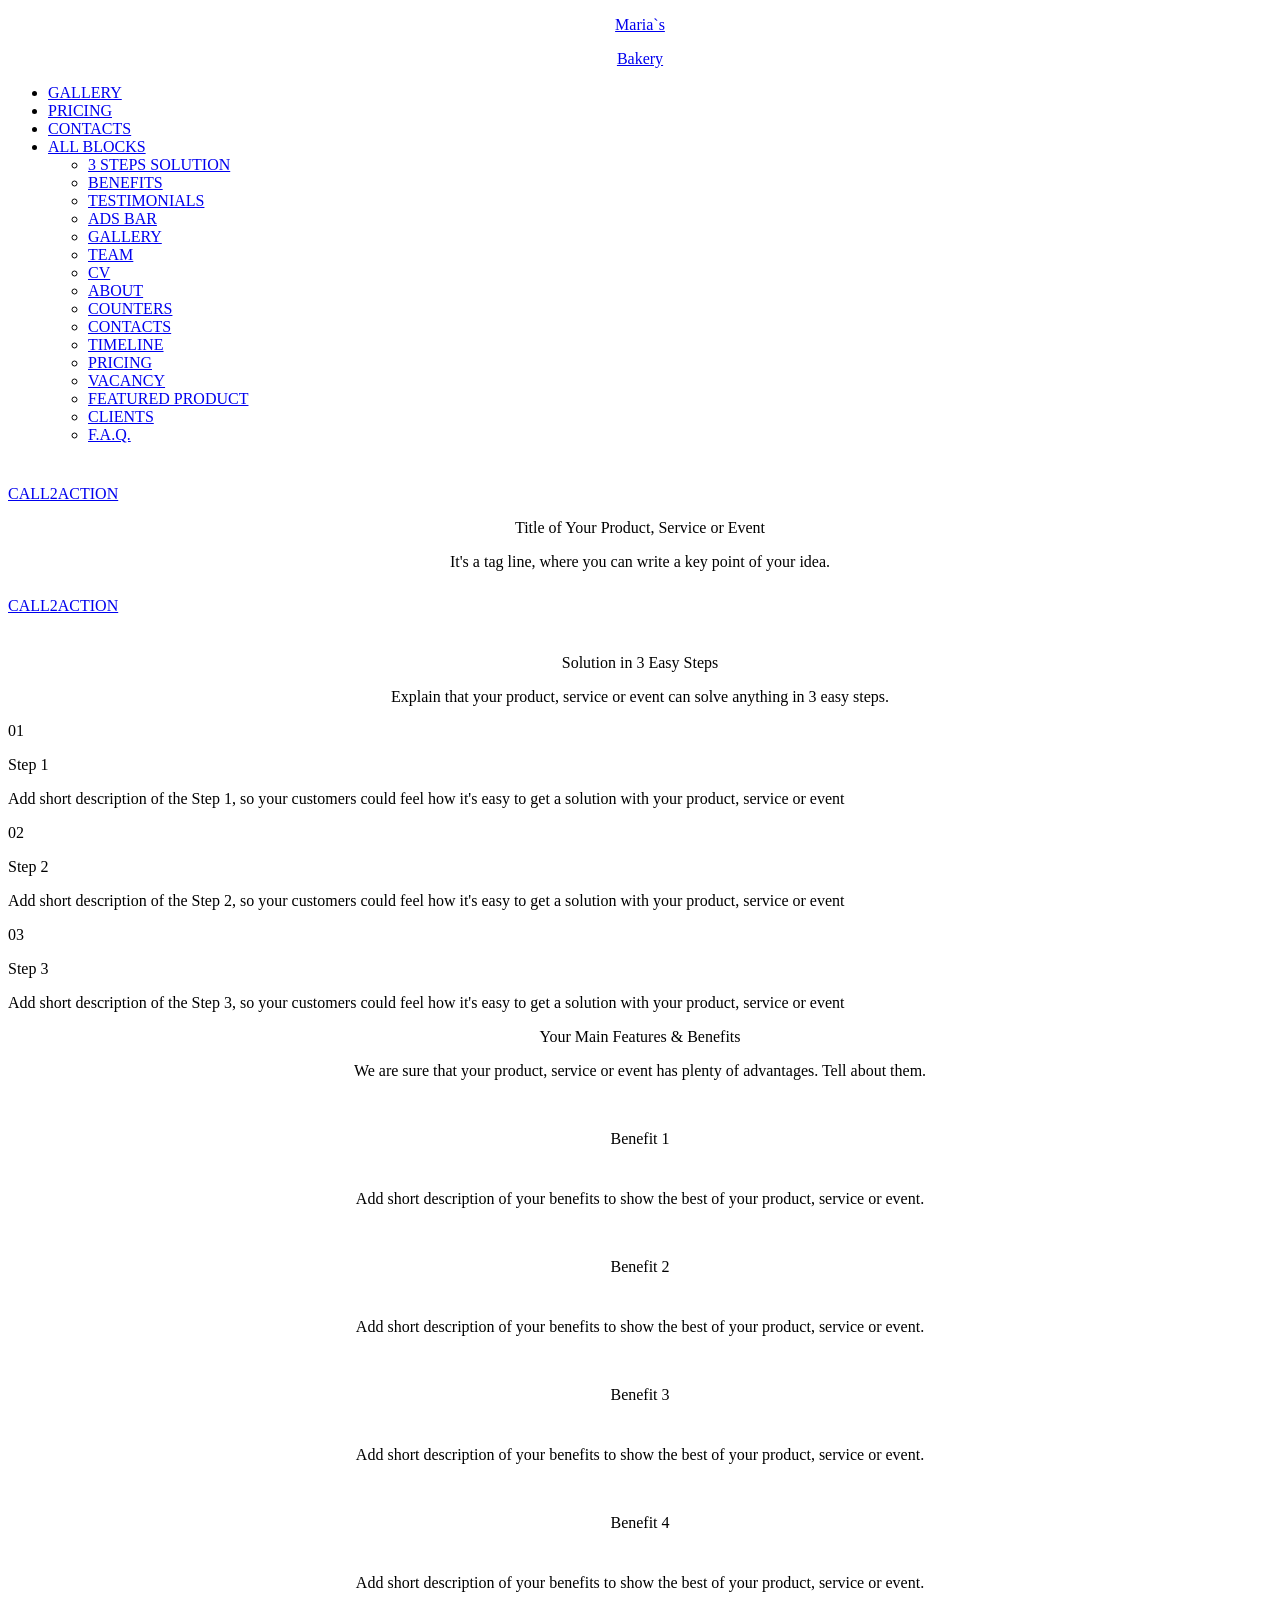
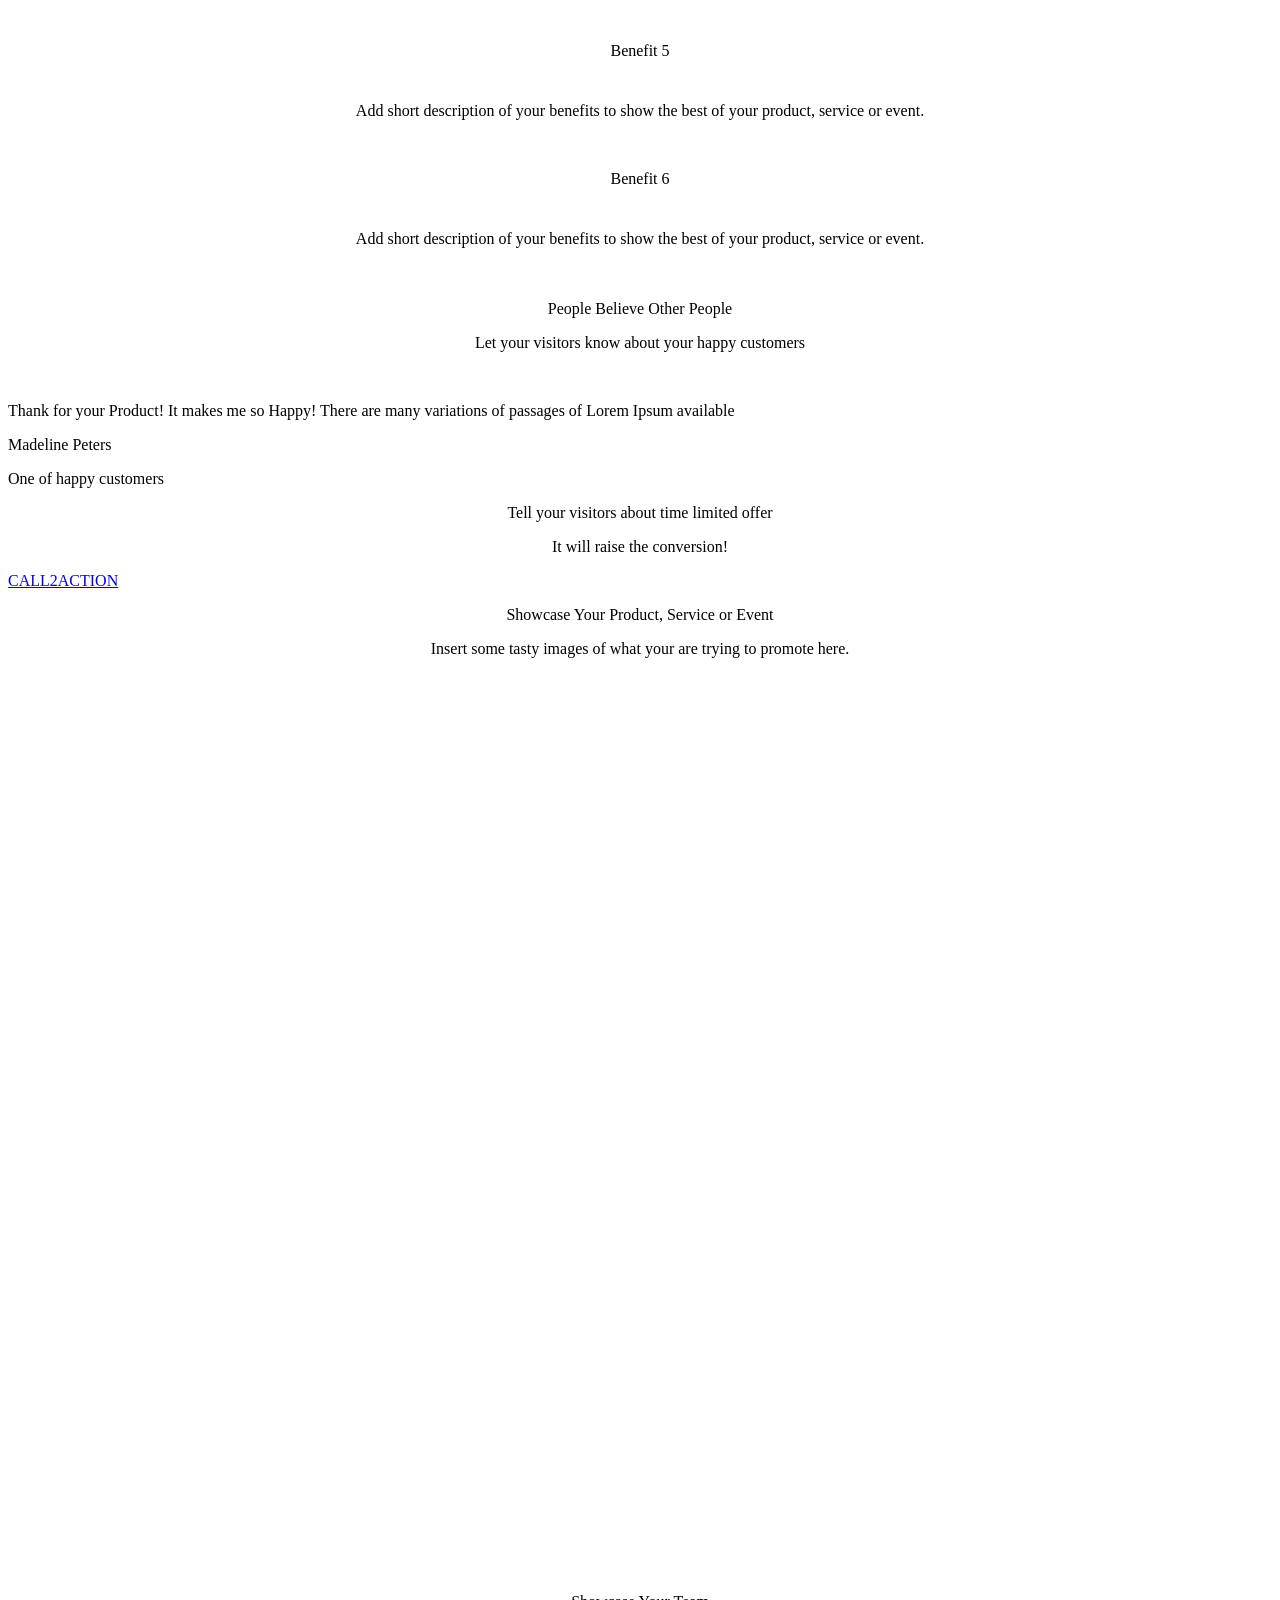
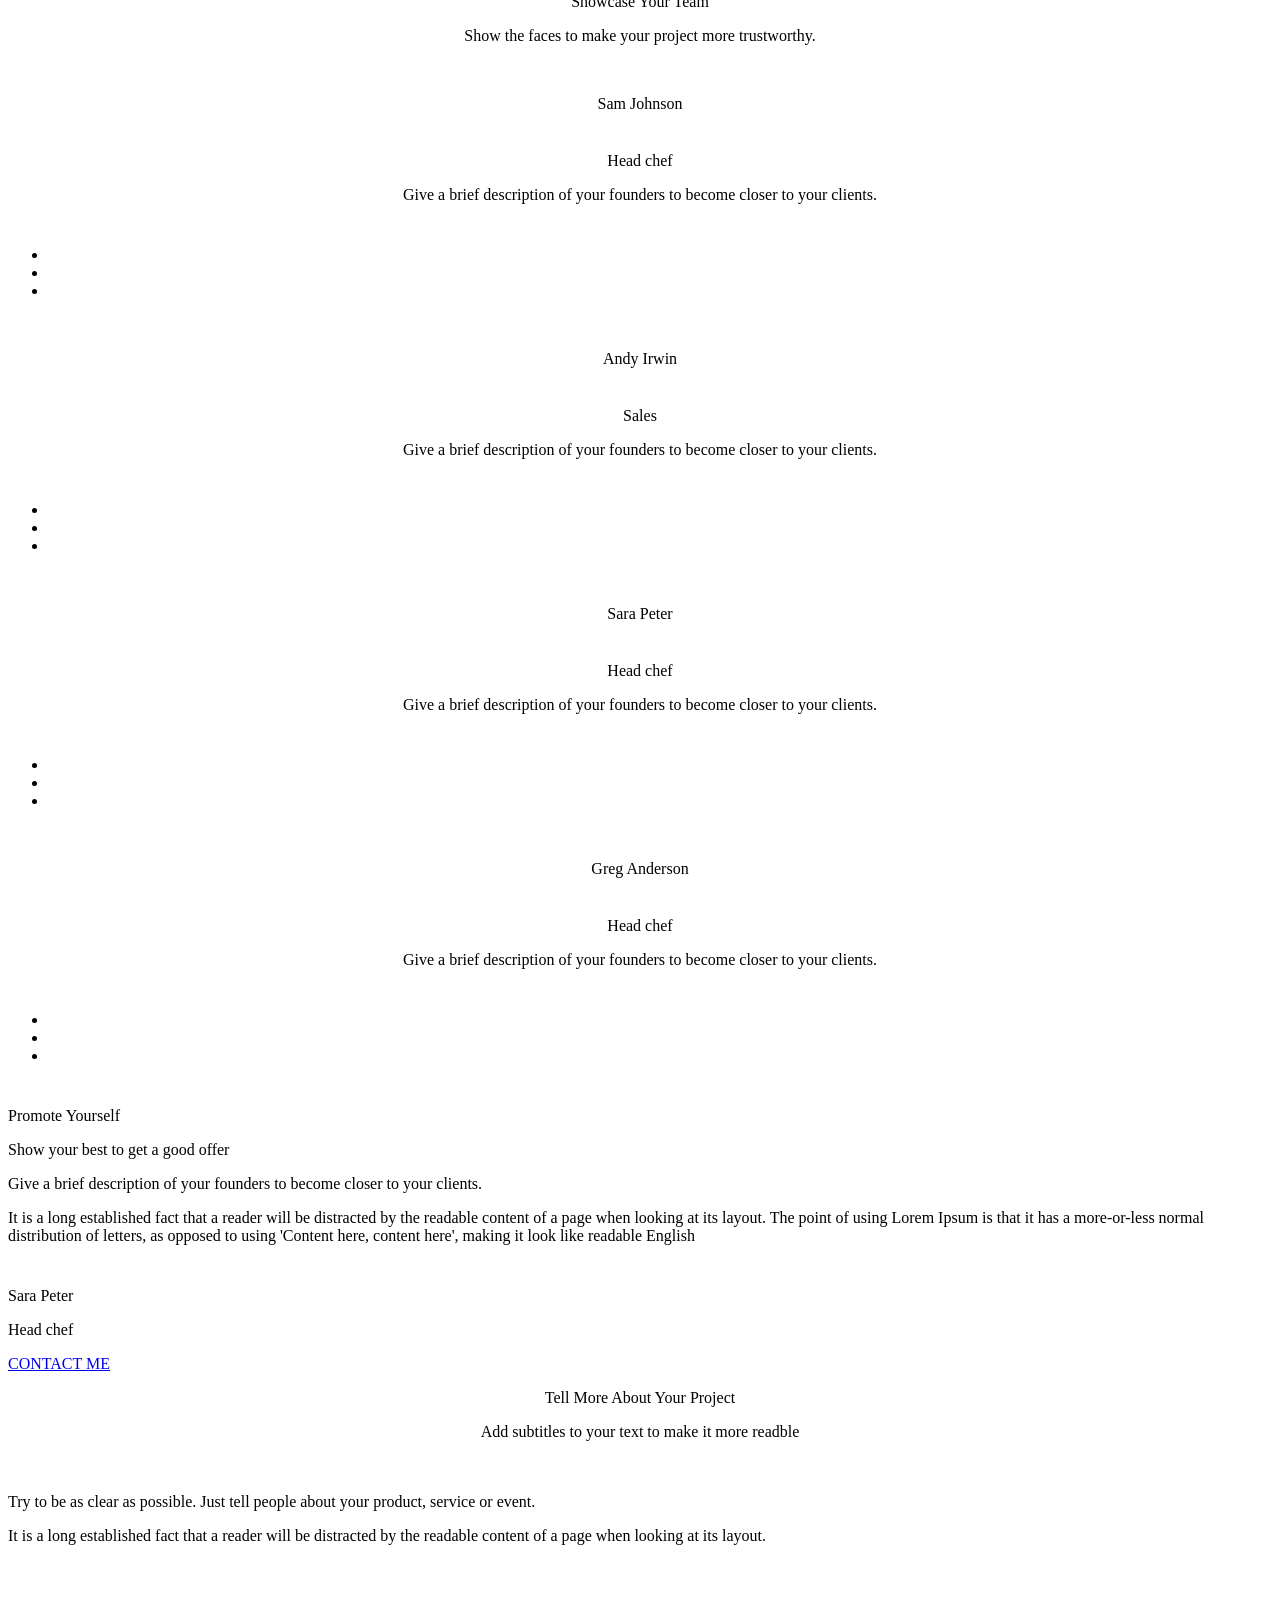
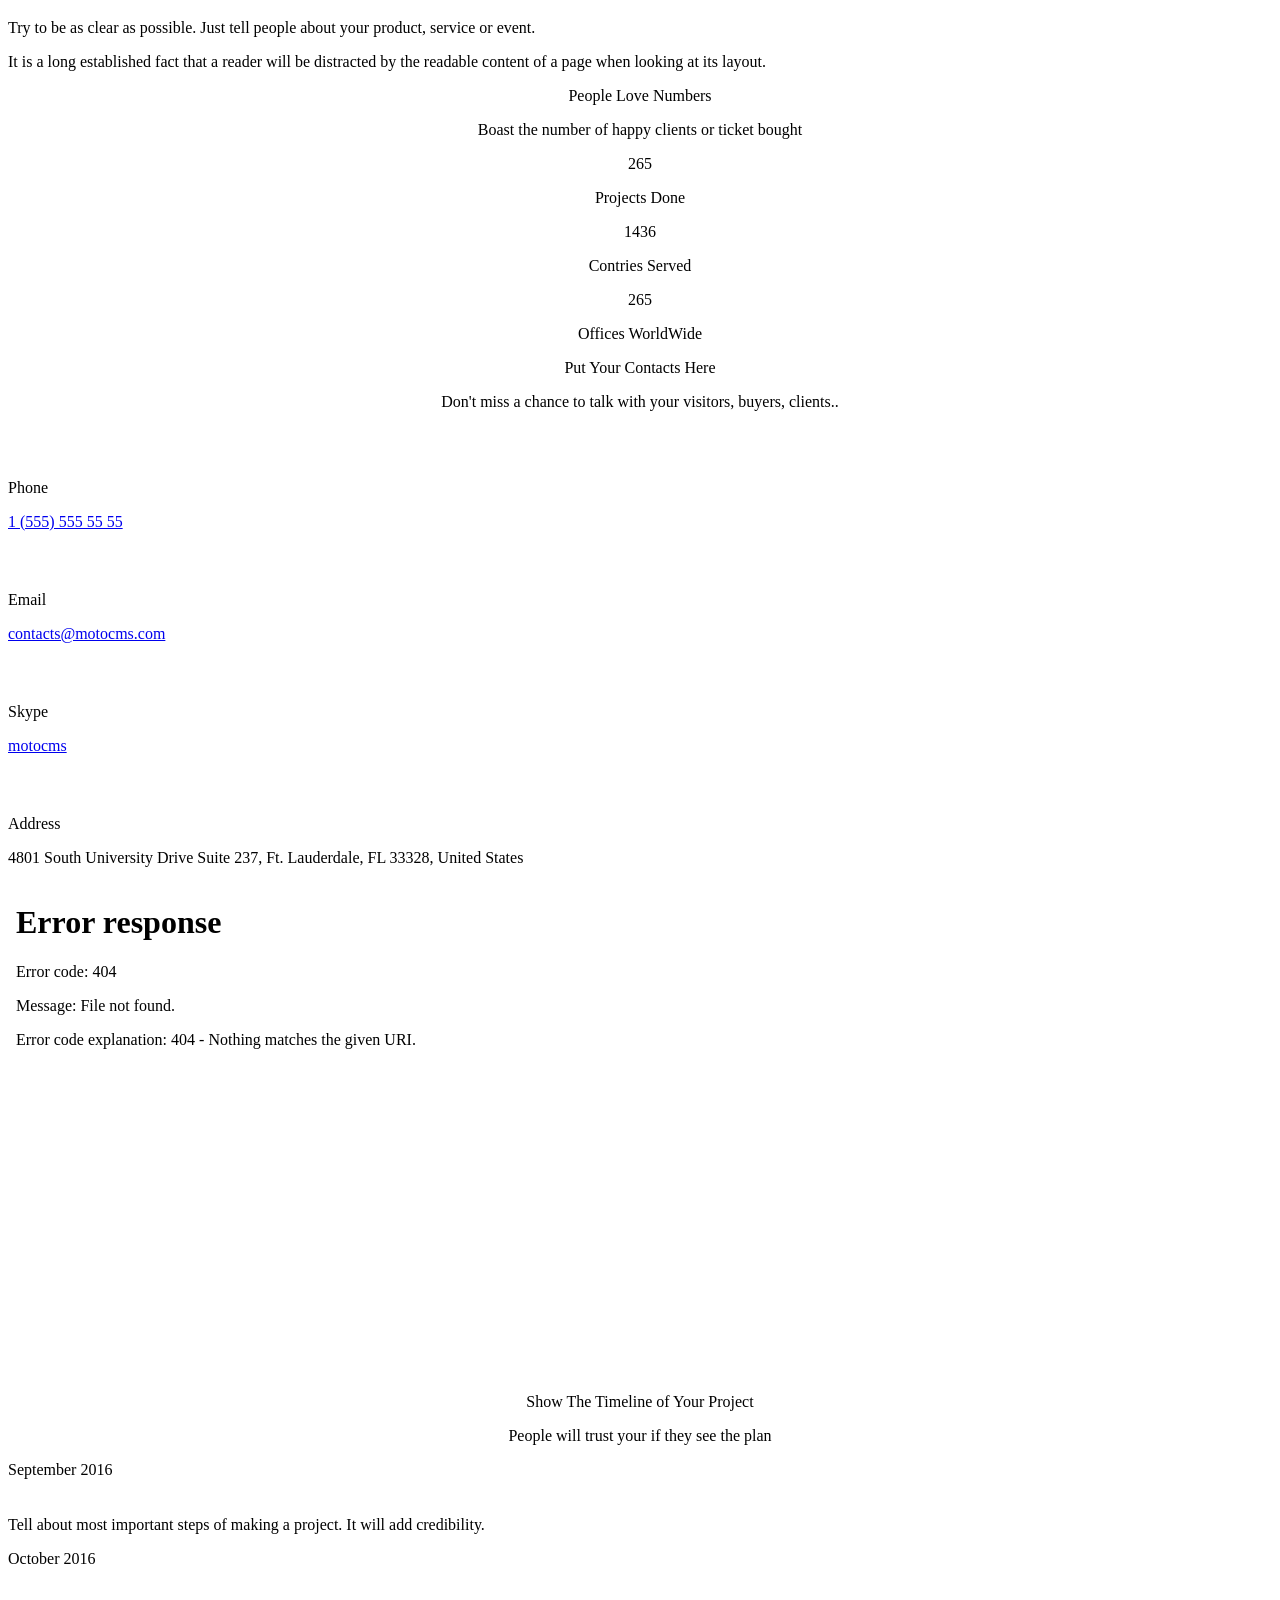
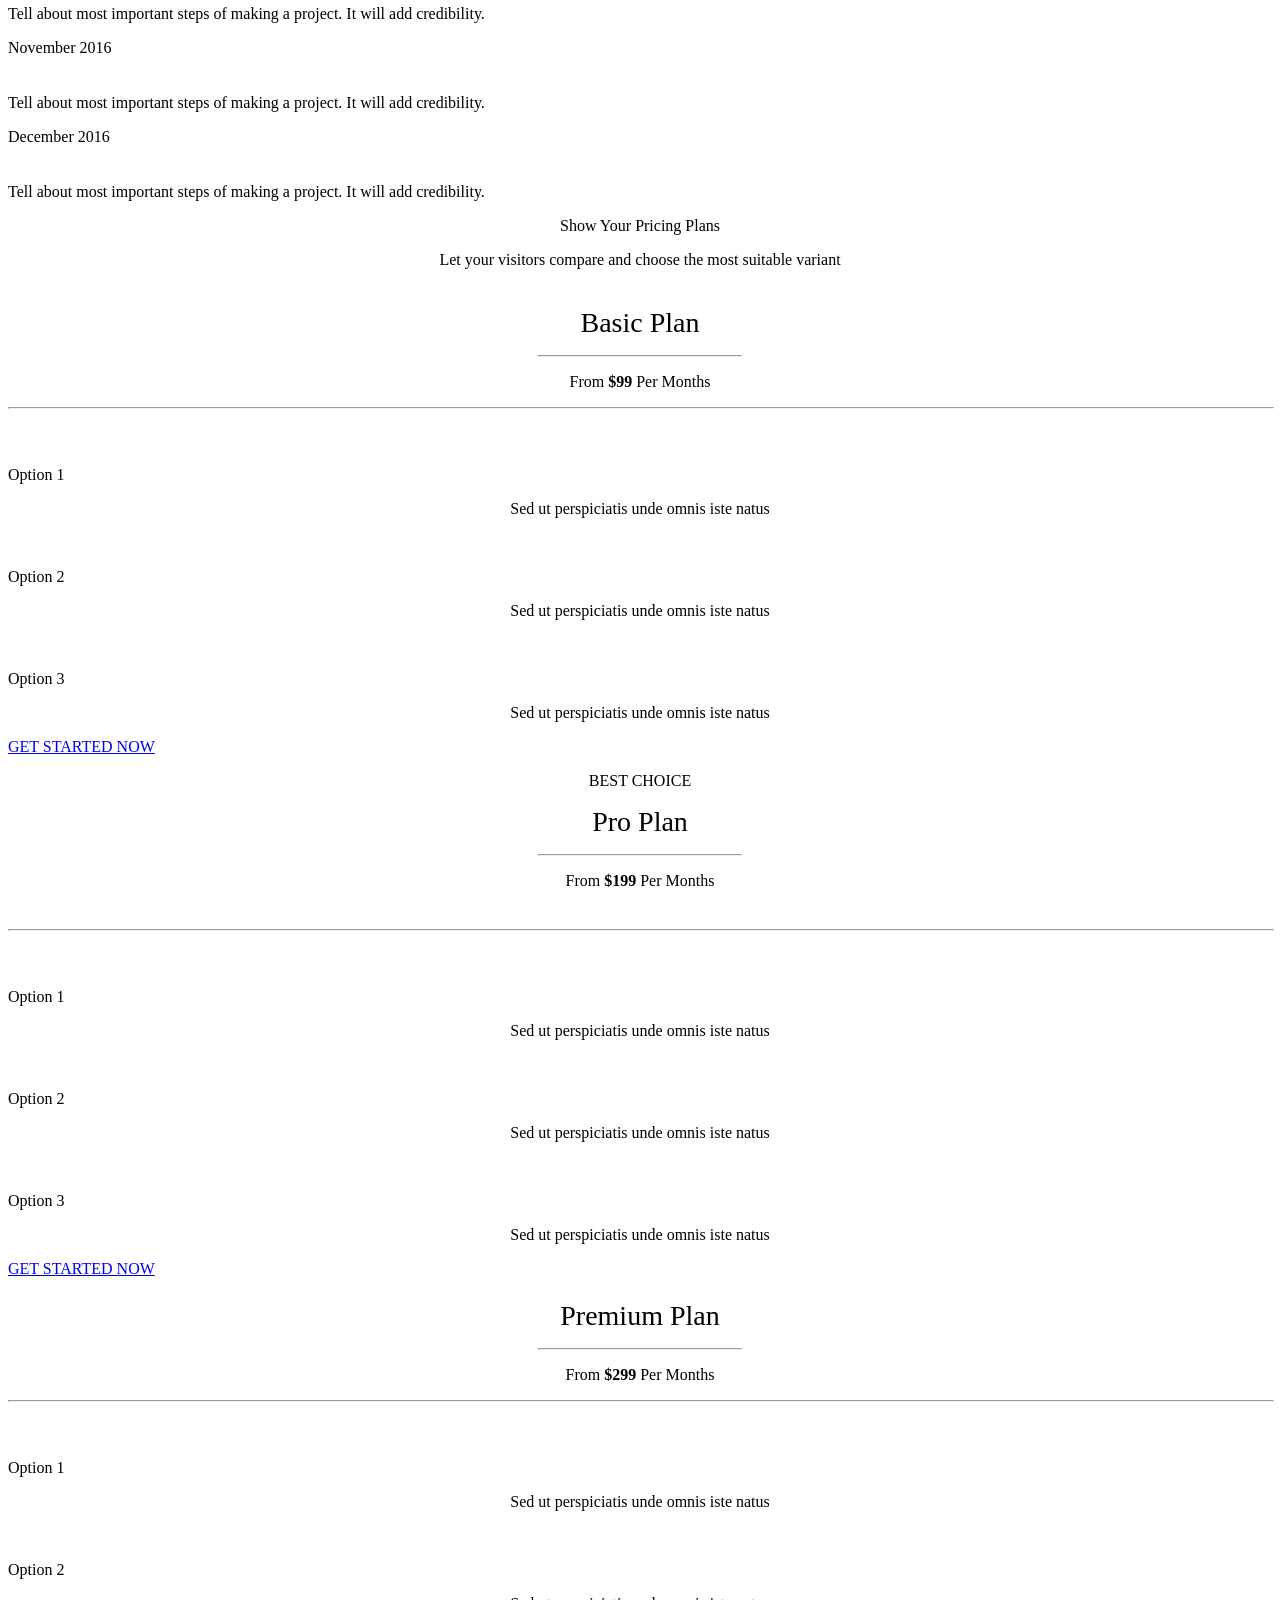
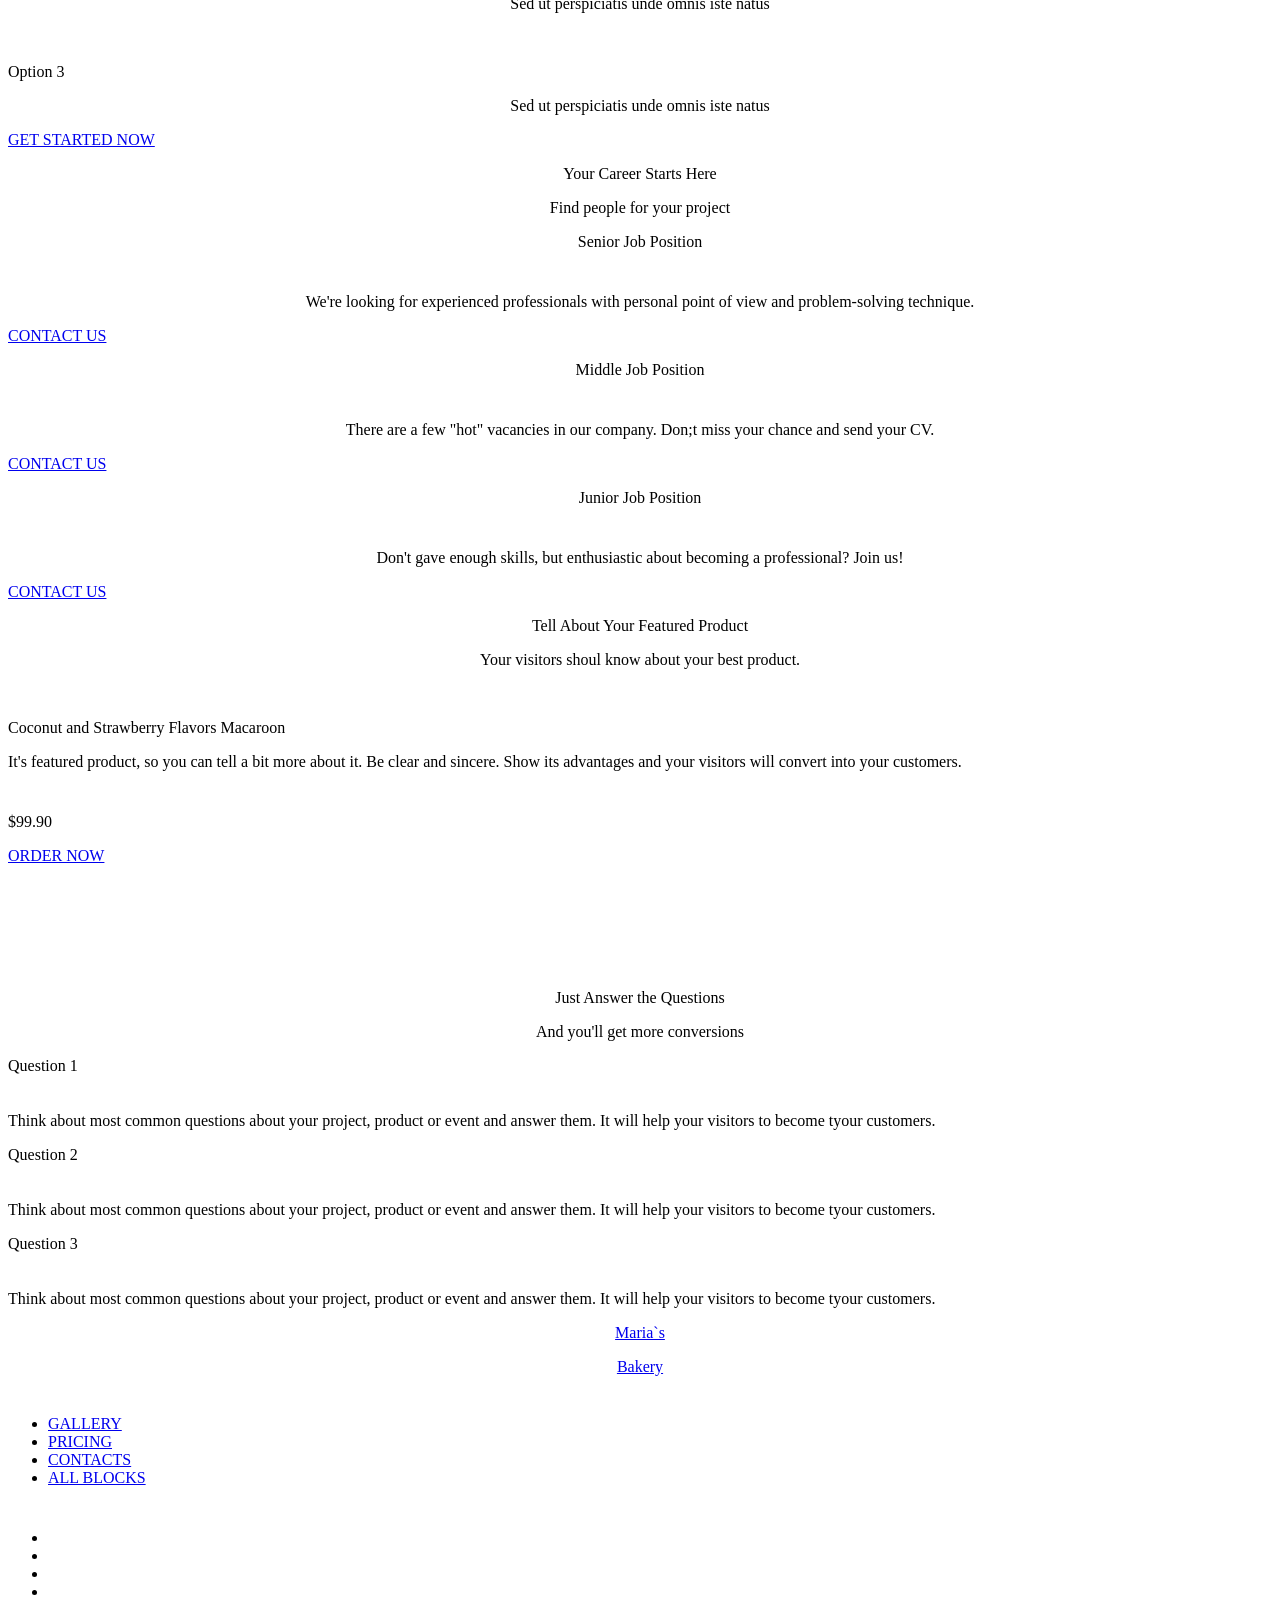
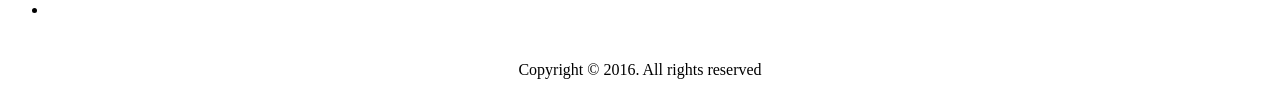
==== index.html @ 632bfb13 "first commit" ====
<!DOCTYPE html>
<!-- saved from url=(0038)./ -->
<html lang="en" data-ng-app="website"><head><meta http-equiv="Content-Type" content="text/html; charset=UTF-8"><style type="text/css">@charset "UTF-8";[ng\:cloak],[ng-cloak],[data-ng-cloak],[x-ng-cloak],.ng-cloak,.x-ng-cloak,.ng-hide:not(.ng-hide-animate){display:none !important;}ng\:form{display:block;}.ng-animate-shim{visibility:hidden;}.ng-anchor{position:absolute;}</style>
    
    
            
        <title>Home</title>
        <link rel="SHORTCUT ICON" href="./mt-demo/59100/59196/mt-content/uploads/2016/10/favicon.ico?_build=1633503720" type="image/vnd.microsoft.icon">

                                    
<link rel="canonical" href="./">
<meta property="og:title" content="Home">
<meta property="og:url" content="./">
<meta property="og:type" content="website">
                            <meta http-equiv="X-UA-Compatible" content="IE=Edge">
        <meta name="viewport" content="width=device-width, initial-scale=1.0">
                        
    

    
            <link rel="preload" as="font" type="font/woff2" crossorigin="" href="./mt-includes/fonts/fontawesome-webfont.woff2">
        <link rel="stylesheet" href="./Home_files/assets.min.css">
        <style>
@import url(//fonts.googleapis.com/css?family=Alex+Brush:regular|Berkshire+Swash:regular|Lora:regular,italic,700,700italic|Montserrat:regular,700&subset=latin-ext,latin,cyrillic);
</style>
        <link rel="stylesheet" href="./Home_files/styles.css" id="moto-website-style">
            
    
    
    
    
    
    
    
    
    
<script src="chrome-extension://mooikfkahbdckldjjndioackbalphokd/assets/prompt.js"></script></head>
<body class="moto-background moto-website_live moto-browser_chrome" data-new-gr-c-s-check-loaded="14.1031.0" data-gr-ext-installed="" cz-shortcut-listen="true">
        
    

                    
 

    <div class="page">


        <section id="section-content" class="content page-9 moto-section" data-widget="section" data-container="section">
                                    <div class="moto-widget moto-widget-block" data-widget="block">
    <div class="container-fluid">
        <div class="row">
            <div class="moto-cell col-sm-12" data-container="container"><div class="moto-widget moto-widget-container moto-container_content_57ed17011" data-widget="container" data-container="container" data-css-name="moto-container_content_57ed17011"><div class="moto-widget moto-widget-row row-fixed" data-widget="row" data-grid-type="sm"><div class="container-fluid"><div class="row"><div class="moto-cell col-sm-3" data-container="container"><div class="moto-widget moto-widget-spacer moto-preset-default              moto-spacing-top-small moto-spacing-right-auto moto-spacing-bottom-small moto-spacing-left-auto" data-widget="spacer" data-preset="default" data-spacing="sasa" data-visible-on="mobile-v">
    <div class="moto-widget-spacer-block" style="height:0px"></div>
</div><div class="moto-widget moto-widget-spacer moto-preset-default moto-visible-on_desktop moto-spacing-top-small moto-spacing-right-auto moto-spacing-bottom-small moto-spacing-left-auto" data-widget="spacer" data-preset="default" data-spacing="sasa" data-visible-on="desktop">
    <div class="moto-widget-spacer-block" style="height:0px"></div>
</div><div class="moto-widget moto-widget-row row-gutter-0" data-widget="row"><div class="container-fluid"><div class="row"><div class="moto-cell col-sm-2" data-container="container"><div class="moto-widget moto-widget-spacer moto-preset-default                                                     moto-spacing-top-small moto-spacing-right-auto moto-spacing-bottom-auto moto-spacing-left-auto" data-widget="spacer" data-preset="default" data-spacing="saaa" data-visible-on="mobile-v">
    <div class="moto-widget-spacer-block" style="height:0px"></div>
</div></div><div class="moto-cell col-sm-10" data-container="container"><div class="moto-widget moto-widget-text moto-preset-default moto-spacing-top-small moto-spacing-right-auto moto-spacing-bottom-auto moto-spacing-left-small" data-widget="text" data-preset="default" data-spacing="saas"><div class="moto-widget-text-content moto-widget-text-editable"><p class="moto-text_system_2" style="text-align: center;"><a data-cke-saved-href="/landing/mt-0583/" href="./" data-action="page" data-id="9" class="moto-link">Maria`s</a></p></div></div></div></div></div></div><div class="moto-widget moto-widget-text moto-preset-default moto-spacing-top-auto moto-spacing-right-auto moto-spacing-bottom-medium moto-spacing-left-auto" data-widget="text" data-preset="default" data-spacing="aama"><div class="moto-widget-text-content moto-widget-text-editable"><p class="moto-text_system_1" style="text-align: center;"><a data-cke-saved-href="/landing/mt-0583/" href="./" data-action="page" data-id="9" class="moto-link">Bakery</a></p></div></div></div><div class="moto-cell col-sm-6" data-container="container"><div data-widget-id="wid__menu__615d577236926" class="moto-widget moto-widget-menu moto-preset-default moto-align-center moto-align-center_mobile-h moto-spacing-top-large moto-spacing-right-auto moto-spacing-bottom-large moto-spacing-left-auto" data-preset="default" data-widget="menu">
            <a href="./#" class="moto-widget-menu-toggle-btn"><i class="moto-widget-menu-toggle-btn-icon fa fa-bars"></i></a>
        <ul class="moto-widget-menu-list moto-widget-menu-list_horizontal">
            <li class="moto-widget-menu-item">
    <a href="./#gallery" data-action="page" class="moto-widget-menu-link moto-widget-menu-link-level-1 moto-widget-menu-link-active moto-link">GALLERY</a>
        </li><li class="moto-widget-menu-item">
    <a href="./#pricing" data-action="page" class="moto-widget-menu-link moto-widget-menu-link-level-1 moto-widget-menu-link-active moto-link">PRICING</a>
        </li><li class="moto-widget-menu-item">
    <a href="./#contacts" data-action="page" class="moto-widget-menu-link moto-widget-menu-link-level-1 moto-widget-menu-link-active moto-link">CONTACTS</a>
        </li><li class="moto-widget-menu-item moto-widget-menu-item-has-submenu">
    <a href="./#3%20steps%20solution" data-action="page" class="moto-widget-menu-link moto-widget-menu-link-level-1 moto-widget-menu-link-submenu moto-widget-menu-link-active moto-link">ALL BLOCKS<span class="fa moto-widget-menu-link-arrow"></span></a>
                <ul class="moto-widget-menu-sublist">
                    <li class="moto-widget-menu-item">
    <a href="./#3%20steps%20solution" data-action="page" class="moto-widget-menu-link moto-widget-menu-link-level-2 moto-widget-menu-link-active moto-link">3 STEPS SOLUTION</a>
        </li>
                    <li class="moto-widget-menu-item">
    <a href="./#benefits" data-action="page" class="moto-widget-menu-link moto-widget-menu-link-level-2 moto-widget-menu-link-active moto-link">BENEFITS</a>
        </li>
                    <li class="moto-widget-menu-item">
    <a href="./#testimonials" data-action="page" class="moto-widget-menu-link moto-widget-menu-link-level-2 moto-widget-menu-link-active moto-link">TESTIMONIALS</a>
        </li>
                    <li class="moto-widget-menu-item">
    <a href="./#ads%20bar" data-action="page" class="moto-widget-menu-link moto-widget-menu-link-level-2 moto-widget-menu-link-active moto-link">ADS BAR</a>
        </li>
                    <li class="moto-widget-menu-item">
    <a href="./#gallery" data-action="page" class="moto-widget-menu-link moto-widget-menu-link-level-2 moto-widget-menu-link-active moto-link">GALLERY</a>
        </li>
                    <li class="moto-widget-menu-item">
    <a href="./#team" data-action="page" class="moto-widget-menu-link moto-widget-menu-link-level-2 moto-widget-menu-link-active moto-link">TEAM</a>
        </li>
                    <li class="moto-widget-menu-item">
    <a href="./#cv" data-action="page" class="moto-widget-menu-link moto-widget-menu-link-level-2 moto-widget-menu-link-active moto-link">CV</a>
        </li>
                    <li class="moto-widget-menu-item">
    <a href="./#about" data-action="page" class="moto-widget-menu-link moto-widget-menu-link-level-2 moto-widget-menu-link-active moto-link">ABOUT</a>
        </li>
                    <li class="moto-widget-menu-item">
    <a href="./#counters" data-action="page" class="moto-widget-menu-link moto-widget-menu-link-level-2 moto-widget-menu-link-active moto-link">COUNTERS</a>
        </li>
                    <li class="moto-widget-menu-item">
    <a href="./#contacts" data-action="page" class="moto-widget-menu-link moto-widget-menu-link-level-2 moto-widget-menu-link-active moto-link">CONTACTS</a>
        </li>
                    <li class="moto-widget-menu-item">
    <a href="./#timeline" data-action="page" class="moto-widget-menu-link moto-widget-menu-link-level-2 moto-widget-menu-link-active moto-link">TIMELINE</a>
        </li>
                    <li class="moto-widget-menu-item">
    <a href="./#pricing" data-action="page" class="moto-widget-menu-link moto-widget-menu-link-level-2 moto-widget-menu-link-active moto-link">PRICING</a>
        </li>
                    <li class="moto-widget-menu-item">
    <a href="./#vacancy" data-action="page" class="moto-widget-menu-link moto-widget-menu-link-level-2 moto-widget-menu-link-active moto-link">VACANCY</a>
        </li>
                    <li class="moto-widget-menu-item">
    <a href="./#featured%20product" data-action="page" class="moto-widget-menu-link moto-widget-menu-link-level-2 moto-widget-menu-link-active moto-link">FEATURED PRODUCT</a>
        </li>
                    <li class="moto-widget-menu-item">
    <a href="./#clients" data-action="page" class="moto-widget-menu-link moto-widget-menu-link-level-2 moto-widget-menu-link-active moto-link">CLIENTS</a>
        </li>
                    <li class="moto-widget-menu-item">
    <a href="./#f.a.q." data-action="page" class="moto-widget-menu-link moto-widget-menu-link-level-2 moto-widget-menu-link-active moto-link">F.A.Q.</a>
        </li>
            </ul>

        </li>        </ul>
    </div></div><div class="moto-cell col-sm-3" data-container="container"><div class="moto-widget moto-widget-spacer moto-preset-default moto-visible-on_tablet moto-spacing-top-small moto-spacing-right-auto moto-spacing-bottom-small moto-spacing-left-auto" data-widget="spacer" data-preset="default" data-spacing="sasa" data-visible-on="tablet">
    <div class="moto-widget-spacer-block" style="height:15px"></div>
</div><div class="moto-widget moto-widget-spacer moto-preset-default moto-visible-on_desktop moto-spacing-top-small moto-spacing-right-auto moto-spacing-bottom-small moto-spacing-left-auto" data-widget="spacer" data-preset="default" data-spacing="sasa" data-visible-on="desktop">
    <div class="moto-widget-spacer-block" style="height:10px"></div>
</div><div data-widget-id="wid__button__615d577237207" class="moto-widget moto-widget-button moto-preset-default moto-preset-provider-default moto-align-right moto-align-center_mobile-h moto-spacing-top-small moto-spacing-right-auto moto-spacing-bottom-medium moto-spacing-left-auto  " data-widget="button">
            <a href="./#" target="_blank" data-action="url" class="moto-widget-button-link moto-size-large moto-link"><span class="fa moto-widget-theme-icon"></span> <span class="moto-widget-button-label">CALL2ACTION</span></a>
    </div></div></div></div></div><div class="moto-widget moto-widget-row row-fixed" data-widget="row"><div class="container-fluid"><div class="row"><div class="moto-cell col-sm-12" data-container="container"><div class="moto-widget moto-widget-spacer moto-preset-default moto-visible-on_tablet moto-spacing-top-small moto-spacing-right-auto moto-spacing-bottom-small moto-spacing-left-auto" data-widget="spacer" data-preset="default" data-spacing="sasa" data-visible-on="tablet">
    <div class="moto-widget-spacer-block" style="height:0px"></div>
</div><div class="moto-widget moto-widget-text moto-preset-default moto-spacing-top-large moto-spacing-right-auto moto-spacing-bottom-small moto-spacing-left-auto" data-widget="text" data-preset="default" data-spacing="lasa"><div class="moto-widget-text-content moto-widget-text-editable"><p style="text-align: center;" class="moto-text_system_4">Title of Your <span class="moto-color1_3">Product, Service or Event</span><br></p></div></div><div class="moto-widget moto-widget-text moto-preset-default moto-spacing-top-small moto-spacing-right-auto moto-spacing-bottom-small moto-spacing-left-auto" data-widget="text" data-preset="default" data-spacing="sasa"><div class="moto-widget-text-content moto-widget-text-editable"><p style="text-align: center;" class="moto-text_system_8">It's a tag line, where you can write a key point of your idea.<br></p></div></div><div class="moto-widget moto-widget-spacer moto-preset-default moto-visible-on_tablet moto-spacing-top-auto moto-spacing-right-auto moto-spacing-bottom-auto moto-spacing-left-auto" data-widget="spacer" data-preset="default" data-spacing="aaaa" data-visible-on="tablet">
    <div class="moto-widget-spacer-block" style="height:10px"></div>
</div><div class="moto-widget moto-widget-row" data-widget="row"><div class="container-fluid"><div class="row"><div class="moto-cell col-sm-4" data-container="container"></div><div class="moto-cell col-sm-4" data-container="container"><div data-widget-id="wid__button__615d5772372ca" class="moto-widget moto-widget-button moto-preset-default moto-preset-provider-default moto-align-center moto-spacing-top-small moto-spacing-right-auto moto-spacing-bottom-large moto-spacing-left-auto  " data-widget="button">
            <a href="./#" target="_blank" data-action="url" class="moto-widget-button-link moto-size-large moto-link"><span class="fa moto-widget-theme-icon"></span> <span class="moto-widget-button-label">CALL2ACTION</span></a>
    </div></div><div class="moto-cell col-sm-4" data-container="container"></div></div></div></div><div class="moto-widget moto-widget-spacer moto-preset-default                        moto-spacing-top-large moto-spacing-right-auto moto-spacing-bottom-large moto-spacing-left-auto" data-widget="spacer" data-preset="default" data-spacing="lala" data-visible-on="mobile-v">
    <div class="moto-widget-spacer-block" style="height:15px"></div>
</div><div class="moto-widget moto-widget-spacer moto-preset-default                        moto-spacing-top-large moto-spacing-right-auto moto-spacing-bottom-small moto-spacing-left-auto" data-widget="spacer" data-preset="default" data-spacing="lasa" data-visible-on="mobile-v">
    <div class="moto-widget-spacer-block" style="height:8px"></div>
</div></div></div></div></div></div></div>
        </div>
    </div>
</div><div class="moto-widget moto-widget-block row-fixed moto-bg-color5_5" data-widget="block">
    <div class="container-fluid">
        <div class="row">
            <div class="moto-cell col-sm-12" data-container="container"><div class="moto-widget moto-widget-row" data-widget="row"><a class="moto-anchor" name="3 steps solution"></a><div class="container-fluid"><div class="row"><div class="moto-cell col-sm-12" data-container="container"><div class="moto-widget moto-widget-text moto-preset-default moto-spacing-top-large moto-spacing-right-auto moto-spacing-bottom-auto moto-spacing-left-auto" data-widget="text" data-preset="default" data-spacing="laaa"><div class="moto-widget-text-content moto-widget-text-editable"><p style="text-align: center;" class="moto-text_system_5">Solution in 3 Easy Steps</p></div></div><div class="moto-widget moto-widget-text moto-preset-default moto-spacing-top-small moto-spacing-right-auto moto-spacing-bottom-medium moto-spacing-left-auto" data-widget="text" data-preset="default" data-spacing="sama"><div class="moto-widget-text-content moto-widget-text-editable"><p style="text-align: center;" class="moto-text_system_10">Explain that your product, service or event can solve anything in 3 easy steps.<br></p></div></div><div class="moto-widget moto-widget-row" data-widget="row"><div class="container-fluid"><div class="row"><div class="moto-cell col-sm-4" data-container="container"><div class="moto-widget moto-widget-row" data-widget="row" data-grid-type="xs"><div class="container-fluid"><div class="row"><div class="moto-cell col-xs-3" data-container="container"><div class="moto-widget moto-widget-text moto-preset-default moto-spacing-top-auto moto-spacing-right-auto moto-spacing-bottom-large moto-spacing-left-auto" data-widget="text" data-preset="default" data-spacing="aala"><div class="moto-widget-text-content moto-widget-text-editable"><p class="moto-text_system_3">01<br></p></div></div></div><div class="moto-cell col-xs-9" data-container="container"><div class="moto-widget moto-widget-text moto-preset-default moto-spacing-top-auto moto-spacing-right-auto moto-spacing-bottom-auto moto-spacing-left-auto" data-widget="text" data-preset="default"><div class="moto-widget-text-content moto-widget-text-editable"><p class="moto-text_system_7">Step 1<br></p></div></div><div class="moto-widget moto-widget-text moto-preset-default moto-spacing-top-auto moto-spacing-right-small moto-spacing-bottom-large moto-spacing-left-auto" data-widget="text" data-preset="default" data-spacing="asla"><div class="moto-widget-text-content moto-widget-text-editable"><p class="moto-text_system_11">Add short description of the Step 1, so your customers could feel how it's easy to get a solution with your product, service or event</p></div></div></div></div></div></div></div><div class="moto-cell col-sm-4" data-container="container"><div class="moto-widget moto-widget-row" data-widget="row" data-grid-type="xs"><div class="container-fluid"><div class="row"><div class="moto-cell col-xs-3" data-container="container"><div class="moto-widget moto-widget-text moto-preset-default moto-spacing-top-auto moto-spacing-right-auto moto-spacing-bottom-large moto-spacing-left-auto" data-widget="text" data-preset="default" data-spacing="aala"><div class="moto-widget-text-content moto-widget-text-editable"><p class="moto-text_system_3">02<br></p></div></div></div><div class="moto-cell col-xs-9" data-container="container"><div class="moto-widget moto-widget-text moto-preset-default moto-spacing-top-auto moto-spacing-right-auto moto-spacing-bottom-auto moto-spacing-left-auto" data-widget="text" data-preset="default"><div class="moto-widget-text-content moto-widget-text-editable"><p class="moto-text_system_7">Step 2<br></p></div></div><div class="moto-widget moto-widget-text moto-preset-default moto-spacing-top-auto moto-spacing-right-auto moto-spacing-bottom-large moto-spacing-left-auto" data-widget="text" data-preset="default" data-spacing="aala"><div class="moto-widget-text-content moto-widget-text-editable"><p class="moto-text_system_11">Add short description of the Step 2, so your customers could feel how it's easy to get a solution with your product, service or event<br></p></div></div></div></div></div></div></div><div class="moto-cell col-sm-4" data-container="container"><div class="moto-widget moto-widget-row" data-widget="row" data-grid-type="xs"><div class="container-fluid"><div class="row"><div class="moto-cell col-xs-3" data-container="container"><div class="moto-widget moto-widget-text moto-preset-default moto-spacing-top-auto moto-spacing-right-auto moto-spacing-bottom-large moto-spacing-left-auto" data-widget="text" data-preset="default" data-spacing="aala"><div class="moto-widget-text-content moto-widget-text-editable"><p class="moto-text_system_3">03</p></div></div></div><div class="moto-cell col-xs-9" data-container="container"><div class="moto-widget moto-widget-text moto-preset-default moto-spacing-top-auto moto-spacing-right-auto moto-spacing-bottom-auto moto-spacing-left-auto" data-widget="text" data-preset="default"><div class="moto-widget-text-content moto-widget-text-editable"><p class="moto-text_system_7">Step 3<br></p></div></div><div class="moto-widget moto-widget-text moto-preset-default moto-spacing-top-auto moto-spacing-right-auto moto-spacing-bottom-large moto-spacing-left-auto" data-widget="text" data-preset="default" data-spacing="aala"><div class="moto-widget-text-content moto-widget-text-editable"><p class="moto-text_system_11">Add short description of the Step 3, so your customers could feel how it's easy to get a solution with your product, service or event<br></p></div></div></div></div></div></div></div></div></div></div></div></div></div></div></div>
        </div>
    </div>
</div><div class="moto-widget moto-widget-block row-fixed moto-bg-color5_3" data-widget="block">
    <div class="container-fluid">
        <div class="row">
            <div class="moto-cell col-sm-12" data-container="container"><div class="moto-widget moto-widget-row" data-widget="row"><a class="moto-anchor" name="benefits"></a><div class="container-fluid"><div class="row"><div class="moto-cell col-sm-12" data-container="container"><div class="moto-widget moto-widget-text moto-preset-default moto-spacing-top-large moto-spacing-right-auto moto-spacing-bottom-auto moto-spacing-left-auto" data-widget="text" data-preset="default" data-spacing="laaa"><div class="moto-widget-text-content moto-widget-text-editable"><p style="text-align: center;" class="moto-text_system_5">Your Main Features &amp; Benefits<br></p></div></div><div class="moto-widget moto-widget-text moto-preset-default moto-spacing-top-small moto-spacing-right-auto moto-spacing-bottom-medium moto-spacing-left-auto" data-widget="text" data-preset="default" data-spacing="sama"><div class="moto-widget-text-content moto-widget-text-editable"><p style="text-align: center;" class="moto-text_system_10">We are sure that your product, service or event has plenty of advantages. Tell about them.</p></div></div><div class="moto-widget moto-widget-row" data-widget="row"><div class="container-fluid"><div class="row"><div class="moto-cell col-sm-4" data-container="container"><div data-widget-id="wid__image__615d577237604" class="moto-widget moto-widget-image moto-preset-default moto-align-center moto-spacing-top-auto moto-spacing-right-auto moto-spacing-bottom-small moto-spacing-left-auto  " data-widget="image">
                        <span class="moto-widget-image-link">
                <img data-src="/mt-demo/59100/59196/mt-content/uploads/2016/09/mt-0583_home1_benefits_1.png" class="moto-widget-image-picture lazyloaded" data-id="146" title="" alt="" src="./Home_files/mt-0583_home1_benefits_1.png">
            </span>
            </div><div class="moto-widget moto-widget-text moto-preset-default moto-spacing-top-auto moto-spacing-right-auto moto-spacing-bottom-auto moto-spacing-left-auto" data-widget="text" data-preset="default" data-spacing="aaaa"><div class="moto-widget-text-content moto-widget-text-editable"><p style="text-align: center;" class="moto-text_system_7">Benefit 1</p></div></div><div class="moto-widget moto-widget-spacer moto-preset-default                                                  moto-spacing-top-auto moto-spacing-right-auto moto-spacing-bottom-auto moto-spacing-left-auto" data-widget="spacer" data-preset="default" data-spacing="aaaa" data-visible-on="mobile-v">
    <div class="moto-widget-spacer-block" style="height:10px"></div>
</div><div class="moto-widget moto-widget-text moto-preset-default moto-spacing-top-auto moto-spacing-right-medium moto-spacing-bottom-small moto-spacing-left-medium" data-widget="text" data-preset="default" data-spacing="amsm"><div class="moto-widget-text-content moto-widget-text-editable"><p style="text-align: center;" class="moto-text_system_11">Add short description of your benefits to show the best of your product, service or event.</p></div></div></div><div class="moto-cell col-sm-4" data-container="container"><div data-widget-id="wid__image__615d57723769f" class="moto-widget moto-widget-image moto-preset-default moto-align-center moto-spacing-top-auto moto-spacing-right-auto moto-spacing-bottom-small moto-spacing-left-auto  " data-widget="image">
                        <span class="moto-widget-image-link">
                <img data-src="/mt-demo/59100/59196/mt-content/uploads/2016/09/mt-0583_home1_benefits_2.png" class="moto-widget-image-picture lazyloaded" data-id="147" title="" alt="" src="./Home_files/mt-0583_home1_benefits_2.png">
            </span>
            </div><div class="moto-widget moto-widget-text moto-preset-default moto-spacing-top-auto moto-spacing-right-auto moto-spacing-bottom-auto moto-spacing-left-auto" data-widget="text" data-preset="default"><div class="moto-widget-text-content moto-widget-text-editable"><p style="text-align: center;" class="moto-text_system_7">Benefit 2<br></p></div></div><div class="moto-widget moto-widget-spacer moto-preset-default                                                  moto-spacing-top-auto moto-spacing-right-auto moto-spacing-bottom-auto moto-spacing-left-auto" data-widget="spacer" data-preset="default" data-spacing="aaaa" data-visible-on="mobile-v">
    <div class="moto-widget-spacer-block" style="height:10px"></div>
</div><div class="moto-widget moto-widget-text moto-preset-default moto-spacing-top-auto moto-spacing-right-medium moto-spacing-bottom-small moto-spacing-left-medium" data-widget="text" data-preset="default" data-spacing="amsm"><div class="moto-widget-text-content moto-widget-text-editable"><p style="text-align: center;" class="moto-text_system_11">Add short description of your benefits to show the best of your product, service or event.</p></div></div></div><div class="moto-cell col-sm-4" data-container="container"><div data-widget-id="wid__image__615d57723772a" class="moto-widget moto-widget-image moto-preset-default moto-align-center moto-spacing-top-auto moto-spacing-right-auto moto-spacing-bottom-small moto-spacing-left-auto  " data-widget="image">
                        <span class="moto-widget-image-link">
                <img data-src="/mt-demo/59100/59196/mt-content/uploads/2016/09/mt-0583_home1_benefits_3.png" class="moto-widget-image-picture lazyloaded" data-id="148" title="" alt="" src="./Home_files/mt-0583_home1_benefits_3.png">
            </span>
            </div><div class="moto-widget moto-widget-text moto-preset-default moto-spacing-top-auto moto-spacing-right-auto moto-spacing-bottom-auto moto-spacing-left-auto" data-widget="text" data-preset="default"><div class="moto-widget-text-content moto-widget-text-editable"><p style="text-align: center;" class="moto-text_system_7">Benefit 3<br></p></div></div><div class="moto-widget moto-widget-spacer moto-preset-default                                                  moto-spacing-top-auto moto-spacing-right-auto moto-spacing-bottom-auto moto-spacing-left-auto" data-widget="spacer" data-preset="default" data-spacing="aaaa" data-visible-on="mobile-v">
    <div class="moto-widget-spacer-block" style="height:10px"></div>
</div><div class="moto-widget moto-widget-text moto-preset-default moto-spacing-top-auto moto-spacing-right-medium moto-spacing-bottom-small moto-spacing-left-medium" data-widget="text" data-preset="default" data-spacing="amsm"><div class="moto-widget-text-content moto-widget-text-editable"><p style="text-align: center;" class="moto-text_system_11">Add short description of your benefits to show the best of your product, service or event.</p></div></div></div></div></div></div><div class="moto-widget moto-widget-spacer moto-preset-default moto-visible-on_tablet moto-spacing-top-small moto-spacing-right-auto moto-spacing-bottom-small moto-spacing-left-auto" data-widget="spacer" data-preset="default" data-spacing="sasa" data-visible-on="tablet">
    <div class="moto-widget-spacer-block" style="height:0px"></div>
</div><div class="moto-widget moto-widget-row" data-widget="row"><div class="container-fluid"><div class="row"><div class="moto-cell col-sm-4" data-container="container"><div data-widget-id="wid__image__615d5772377a9" class="moto-widget moto-widget-image moto-preset-default moto-align-center moto-spacing-top-auto moto-spacing-right-auto moto-spacing-bottom-small moto-spacing-left-auto  " data-widget="image">
                        <span class="moto-widget-image-link">
                <img data-src="/mt-demo/59100/59196/mt-content/uploads/2016/09/mt-0583_home1_benefits_4.png" class="moto-widget-image-picture lazyloaded" data-id="149" title="" alt="" src="./Home_files/mt-0583_home1_benefits_4.png">
            </span>
            </div><div class="moto-widget moto-widget-text moto-preset-default moto-spacing-top-auto moto-spacing-right-auto moto-spacing-bottom-auto moto-spacing-left-auto" data-widget="text" data-preset="default"><div class="moto-widget-text-content moto-widget-text-editable"><p style="text-align: center;" class="moto-text_system_7">Benefit 4<br></p></div></div><div class="moto-widget moto-widget-spacer moto-preset-default                                                  moto-spacing-top-auto moto-spacing-right-auto moto-spacing-bottom-auto moto-spacing-left-auto" data-widget="spacer" data-preset="default" data-spacing="aaaa" data-visible-on="mobile-v">
    <div class="moto-widget-spacer-block" style="height:10px"></div>
</div><div class="moto-widget moto-widget-text moto-preset-default moto-spacing-top-auto moto-spacing-right-medium moto-spacing-bottom-small moto-spacing-left-medium" data-widget="text" data-preset="default" data-spacing="amsm"><div class="moto-widget-text-content moto-widget-text-editable"><p style="text-align: center;" class="moto-text_system_11">Add short description of your benefits to show the best of your product, service or event.</p></div></div></div><div class="moto-cell col-sm-4" data-container="container"><div data-widget-id="wid__image__615d577237869" class="moto-widget moto-widget-image moto-preset-default moto-align-center moto-spacing-top-auto moto-spacing-right-auto moto-spacing-bottom-small moto-spacing-left-auto  " data-widget="image">
                        <span class="moto-widget-image-link">
                <img data-src="/mt-demo/59100/59196/mt-content/uploads/2016/09/mt-0583_home1_benefits_5.png" class="moto-widget-image-picture lazyloaded" data-id="150" title="" alt="" src="./Home_files/mt-0583_home1_benefits_5.png">
            </span>
            </div><div class="moto-widget moto-widget-text moto-preset-default moto-spacing-top-auto moto-spacing-right-auto moto-spacing-bottom-auto moto-spacing-left-auto" data-widget="text" data-preset="default"><div class="moto-widget-text-content moto-widget-text-editable"><p style="text-align: center;" class="moto-text_system_7">Benefit 5<br></p></div></div><div class="moto-widget moto-widget-spacer moto-preset-default                                                  moto-spacing-top-auto moto-spacing-right-auto moto-spacing-bottom-auto moto-spacing-left-auto" data-widget="spacer" data-preset="default" data-spacing="aaaa" data-visible-on="mobile-v">
    <div class="moto-widget-spacer-block" style="height:10px"></div>
</div><div class="moto-widget moto-widget-text moto-preset-default moto-spacing-top-auto moto-spacing-right-medium moto-spacing-bottom-small moto-spacing-left-medium" data-widget="text" data-preset="default" data-spacing="amsm"><div class="moto-widget-text-content moto-widget-text-editable"><p style="text-align: center;" class="moto-text_system_11">Add short description of your benefits to show the best of your product, service or event.</p></div></div></div><div class="moto-cell col-sm-4" data-container="container"><div data-widget-id="wid__image__615d57723790c" class="moto-widget moto-widget-image moto-preset-default moto-align-center moto-spacing-top-auto moto-spacing-right-auto moto-spacing-bottom-small moto-spacing-left-auto  " data-widget="image">
                        <span class="moto-widget-image-link">
                <img data-src="/mt-demo/59100/59196/mt-content/uploads/2016/09/mt-0583_home1_benefits_6.png" class="moto-widget-image-picture lazyloaded" data-id="151" title="" alt="" src="./Home_files/mt-0583_home1_benefits_6.png">
            </span>
            </div><div class="moto-widget moto-widget-text moto-preset-default moto-spacing-top-auto moto-spacing-right-auto moto-spacing-bottom-auto moto-spacing-left-auto" data-widget="text" data-preset="default"><div class="moto-widget-text-content moto-widget-text-editable"><p style="text-align: center;" class="moto-text_system_7">Benefit 6<br></p></div></div><div class="moto-widget moto-widget-spacer moto-preset-default                                                  moto-spacing-top-auto moto-spacing-right-auto moto-spacing-bottom-auto moto-spacing-left-auto" data-widget="spacer" data-preset="default" data-spacing="aaaa" data-visible-on="mobile-v">
    <div class="moto-widget-spacer-block" style="height:10px"></div>
</div><div class="moto-widget moto-widget-text moto-preset-default moto-spacing-top-auto moto-spacing-right-medium moto-spacing-bottom-small moto-spacing-left-medium" data-widget="text" data-preset="default" data-spacing="amsm"><div class="moto-widget-text-content moto-widget-text-editable"><p style="text-align: center;" class="moto-text_system_11">Add short description of your benefits to show the best of your product, service or event.</p></div></div></div></div></div></div><div class="moto-widget moto-widget-spacer moto-preset-default                                                                                                                                                 moto-spacing-top-medium moto-spacing-right-auto moto-spacing-bottom-small moto-spacing-left-auto" data-widget="spacer" data-preset="default" data-spacing="masa" data-visible-on="mobile-v">
    <div class="moto-widget-spacer-block" style="height:20px"></div>
</div></div></div></div></div></div>
        </div>
    </div>
</div><div class="moto-widget moto-widget-block" data-widget="block">
    <div class="container-fluid">
        <div class="row">
            <div class="moto-cell col-sm-12" data-container="container"><div class="moto-widget moto-widget-container moto-container_content_57ed295a1" data-widget="container" data-container="container" data-css-name="moto-container_content_57ed295a1"><div class="moto-widget moto-widget-row row-fixed" data-widget="row"><a class="moto-anchor" name="testimonials"></a><div class="container-fluid"><div class="row"><div class="moto-cell col-sm-12" data-container="container"><div class="moto-widget moto-widget-text moto-preset-default moto-spacing-top-large moto-spacing-right-auto moto-spacing-bottom-auto moto-spacing-left-auto" data-widget="text" data-preset="default" data-spacing="laaa"><div class="moto-widget-text-content moto-widget-text-editable"><p style="text-align: center;" class="moto-text_system_5">People Believe Other People<br></p></div></div><div class="moto-widget moto-widget-text moto-preset-default moto-spacing-top-small moto-spacing-right-auto moto-spacing-bottom-large moto-spacing-left-auto" data-widget="text" data-preset="default" data-spacing="sala"><div class="moto-widget-text-content moto-widget-text-editable"><p style="text-align: center;" class="moto-text_system_10">Let your visitors know about your happy customers<br></p></div></div></div></div></div></div><div class="moto-widget moto-widget-row row-fixed" data-widget="row"><div class="container-fluid"><div class="row"><div class="moto-cell col-sm-6" data-container="container"></div><div class="moto-cell col-sm-6" data-container="container"><div class="moto-widget moto-widget-row row-gutter-0" data-widget="row"><div class="container-fluid"><div class="row"><div class="moto-cell col-sm-1" data-container="container"><div data-widget-id="wid__image__615d5772379ba" class="moto-widget moto-widget-image moto-preset-default moto-align-left moto-align-left_tablet moto-spacing-top-small moto-spacing-right-auto moto-spacing-bottom-auto moto-spacing-left-auto  " data-widget="image">
                        <span class="moto-widget-image-link">
                <img data-src="/mt-demo/59100/59196/mt-content/uploads/2016/09/mt-0583_home1_testimonials_2.png" class="moto-widget-image-picture lazyloaded" data-id="154" title="" alt="" src="./Home_files/mt-0583_home1_testimonials_2.png">
            </span>
            </div></div><div class="moto-cell col-sm-9" data-container="container"><div class="moto-widget moto-widget-text moto-preset-default moto-spacing-top-small moto-spacing-right-large moto-spacing-bottom-small moto-spacing-left-auto" data-widget="text" data-preset="default" data-spacing="slsa"><div class="moto-widget-text-content moto-widget-text-editable"><p class="moto-text_system_9">Thank for your Product! It makes me so Happy! There are many variations of passages of Lorem Ipsum available</p></div></div></div><div class="moto-cell col-sm-2" data-container="container"></div></div></div></div></div></div></div></div><div class="moto-widget moto-widget-row row-fixed" data-widget="row"><div class="container-fluid"><div class="row"><div class="moto-cell col-sm-6" data-container="container"></div><div class="moto-cell col-sm-6" data-container="container"><div class="moto-widget moto-widget-text moto-preset-default moto-spacing-top-small moto-spacing-right-auto moto-spacing-bottom-auto moto-spacing-left-auto" data-widget="text" data-preset="default" data-spacing="saaa"><div class="moto-widget-text-content moto-widget-text-editable"><p class="moto-text_system_6">Madeline Peters</p></div></div><div class="moto-widget moto-widget-text moto-preset-default moto-spacing-top-auto moto-spacing-right-auto moto-spacing-bottom-large moto-spacing-left-auto" data-widget="text" data-preset="default" data-spacing="aala"><div class="moto-widget-text-content moto-widget-text-editable"><p class="moto-text_system_11">One of happy customers<br></p></div></div></div></div></div></div></div></div>
        </div>
    </div>
</div><div class="moto-widget moto-widget-block" data-widget="block">
    <div class="container-fluid">
        <div class="row">
            <div class="moto-cell col-sm-12" data-container="container"><div class="moto-widget moto-widget-container moto-background-fixed moto-container_content_57ee0db51" data-widget="container" data-container="container" data-css-name="moto-container_content_57ee0db51"><a class="moto-anchor" name="ads bar"></a><div class="moto-widget moto-widget-text moto-preset-default moto-spacing-top-large moto-spacing-right-auto moto-spacing-bottom-auto moto-spacing-left-auto" data-widget="text" data-preset="default" data-spacing="laaa"><div class="moto-widget-text-content moto-widget-text-editable"><p style="text-align: center;" class="moto-text_system_5">Tell your visitors about <span class="moto-color1_3">time limited offer</span></p></div></div><div class="moto-widget moto-widget-text moto-preset-default moto-spacing-top-small moto-spacing-right-auto moto-spacing-bottom-small moto-spacing-left-auto" data-widget="text" data-preset="default" data-spacing="sasa"><div class="moto-widget-text-content moto-widget-text-editable"><p style="text-align: center;" class="moto-text_system_10">It will raise the conversion!</p></div></div><div data-widget-id="wid__button__615d577237a3e" class="moto-widget moto-widget-button moto-preset-default moto-preset-provider-default moto-align-center moto-spacing-top-auto moto-spacing-right-auto moto-spacing-bottom-large moto-spacing-left-auto  " data-widget="button">
            <a href="./#" target="_blank" data-action="url" class="moto-widget-button-link moto-size-large moto-link"><span class="fa moto-widget-theme-icon"></span> <span class="moto-widget-button-label">CALL2ACTION</span></a>
    </div></div></div>
        </div>
    </div>
</div><div class="moto-widget moto-widget-block row-fixed" data-widget="block">
    <div class="container-fluid">
        <div class="row">
            <div class="moto-cell col-sm-12" data-container="container"><div class="moto-widget moto-widget-row" data-widget="row"><a class="moto-anchor" name="gallery"></a><div class="container-fluid"><div class="row"><div class="moto-cell col-sm-12" data-container="container"><div class="moto-widget moto-widget-text moto-preset-default moto-spacing-top-large moto-spacing-right-auto moto-spacing-bottom-auto moto-spacing-left-auto" data-widget="text" data-preset="default" data-spacing="laaa"><div class="moto-widget-text-content moto-widget-text-editable"><p style="text-align: center;" class="moto-text_system_5">Showcase Your Product, Service or Event<br></p></div></div><div class="moto-widget moto-widget-text moto-preset-default moto-spacing-top-small moto-spacing-right-auto moto-spacing-bottom-auto moto-spacing-left-auto" data-widget="text" data-preset="default" data-spacing="saaa"><div class="moto-widget-text-content moto-widget-text-editable"><p style="text-align: center;" class="moto-text_system_10">Insert some tasty images of what your are trying to promote here.<br></p></div></div></div></div></div></div><div class="moto-widget moto-widget-row" data-widget="row"><div class="container-fluid"><div class="row"><div class="moto-cell col-sm-12" data-container="container"><div class="moto-widget moto-widget-spacer moto-preset-default moto-visible-on_tablet moto-spacing-top-small moto-spacing-right-auto moto-spacing-bottom-small moto-spacing-left-auto" data-widget="spacer" data-preset="default" data-spacing="sasa" data-visible-on="tablet">
    <div class="moto-widget-spacer-block" style="height:0px"></div>
</div><div data-widget-id="wid__grid_gallery__615d577237cdf" class="moto-widget moto-widget-grid-gallery moto-preset-default moto-spacing-top-auto moto-spacing-right-auto moto-spacing-bottom-auto moto-spacing-left-auto  " data-widget="grid_gallery" data-preset="default" data-spacing="aaaa">
            <div class="moto-widget-grid-gallery-items justified-gallery" data-moto-grid-gallery-options="{&quot;rowHeight&quot;:396,&quot;fixedHeight&quot;:false,&quot;margins&quot;:30,&quot;lastRow&quot;:&quot;justify&quot;,&quot;showCaptions&quot;:true,&quot;enableLightbox&quot;:true,&quot;showCounter&quot;:true}" data-moto-init-lightbox-gallery="" data-lightbox-gallery-show-counter="" style="height: 882.667px;">
                            <a href="./mt-demo/59100/59196/mt-content/uploads/2016/09/mt-0583_home_gallery-1-1.jpg" data-action="lightbox" data-moto-lightbox-item="" data-moto-lightbox-link="" class="moto-widget-grid-gallery-item jg-entry entry-visible" style="width: 483px; height: 396.333px; top: 30px; left: 30px;">
                    <img src="./Home_files/mt-0583_home_gallery-1.jpg" alt="mt-0583_Home_gallery-1.jpg" class="moto-widget-grid-gallery-image moto-link" style="width: 483px; height: 397px; margin-left: -241.5px; margin-top: -198.5px;">
                                                                        <div class="caption caption_text caption-empty" data-moto-lightbox-caption="">
                                <p></p>
                            </div>
                                                            </a>
                            <a href="./mt-demo/59100/59196/mt-content/uploads/2016/09/mt-0583_home_gallery-2-2.jpg" data-action="lightbox" data-moto-lightbox-item="" data-moto-lightbox-link="" class="moto-widget-grid-gallery-item jg-entry entry-visible" style="width: 483px; height: 396.333px; top: 30px; left: 543px;">
                    <img src="./Home_files/mt-0583_home_gallery-2.jpg" alt="mt-0583_Home_gallery-2.jpg" class="moto-widget-grid-gallery-image moto-link" style="width: 483px; height: 397px; margin-left: -241.5px; margin-top: -198.5px;">
                                                                        <div class="caption caption_text caption-empty" data-moto-lightbox-caption="">
                                <p></p>
                            </div>
                                                            </a>
                            <a href="./mt-demo/59100/59196/mt-content/uploads/2016/09/mt-0583_home_gallery-3-3.jpg" data-action="lightbox" data-moto-lightbox-item="" data-moto-lightbox-link="" class="moto-widget-grid-gallery-item jg-entry entry-visible" style="width: 484px; height: 396.333px; top: 30px; left: 1056px;">
                    <img src="./Home_files/mt-0583_home_gallery-3.jpg" alt="mt-0583_Home_gallery-3.jpg" class="moto-widget-grid-gallery-image moto-link" style="width: 484px; height: 397px; margin-left: -242px; margin-top: -198.5px;">
                                                                        <div class="caption caption_text caption-empty" data-moto-lightbox-caption="">
                                <p></p>
                            </div>
                                                            </a>
                            <a href="./mt-demo/59100/59196/mt-content/uploads/2016/09/mt-0583_home_gallery-4-4.jpg" data-action="lightbox" data-moto-lightbox-item="" data-moto-lightbox-link="" class="moto-widget-grid-gallery-item jg-entry entry-visible" style="width: 483px; height: 396.333px; top: 456.333px; left: 30px;">
                    <img src="./Home_files/mt-0583_home_gallery-4.jpg" alt="mt-0583_Home_gallery-4.jpg" class="moto-widget-grid-gallery-image moto-link" style="width: 483px; height: 397px; margin-left: -241.5px; margin-top: -198.5px;">
                                                                        <div class="caption caption_text caption-empty" data-moto-lightbox-caption="">
                                <p></p>
                            </div>
                                                            </a>
                            <a href="./mt-demo/59100/59196/mt-content/uploads/2016/09/mt-0583_home_gallery-5-5.jpg" data-action="lightbox" data-moto-lightbox-item="" data-moto-lightbox-link="" class="moto-widget-grid-gallery-item jg-entry entry-visible" style="width: 483px; height: 396.333px; top: 456.333px; left: 543px;">
                    <img src="./Home_files/mt-0583_home_gallery-5.jpg" alt="mt-0583_Home_gallery-5.jpg" class="moto-widget-grid-gallery-image moto-link" style="width: 483px; height: 397px; margin-left: -241.5px; margin-top: -198.5px;">
                                                                        <div class="caption caption_text caption-empty" data-moto-lightbox-caption="">
                                <p></p>
                            </div>
                                                            </a>
                            <a href="./mt-demo/59100/59196/mt-content/uploads/2016/09/mt-0583_home_gallery-6-6.jpg" data-action="lightbox" data-moto-lightbox-item="" data-moto-lightbox-link="" class="moto-widget-grid-gallery-item jg-entry entry-visible" style="width: 484px; height: 396.333px; top: 456.333px; left: 1056px;">
                    <img src="./Home_files/mt-0583_home_gallery-6.jpg" alt="mt-0583_Home_gallery-6.jpg" class="moto-widget-grid-gallery-image moto-link" style="width: 484px; height: 397px; margin-left: -242px; margin-top: -198.5px;">
                                                                        <div class="caption caption_text caption-empty" data-moto-lightbox-caption="">
                                <p></p>
                            </div>
                                                            </a>
                    </div>
    </div><div class="moto-widget moto-widget-spacer moto-preset-default                             moto-spacing-top-medium moto-spacing-right-auto moto-spacing-bottom-small moto-spacing-left-auto" data-widget="spacer" data-preset="default" data-spacing="masa" data-visible-on="mobile-v">
    <div class="moto-widget-spacer-block" style="height:20px"></div>
</div></div></div></div></div></div>
        </div>
    </div>
</div><div class="moto-widget moto-widget-block" data-widget="block">
    <div class="container-fluid">
        <div class="row">
            <div class="moto-cell col-sm-12" data-container="container"><div class="moto-widget moto-widget-container moto-container_content_57ee17502" data-widget="container" data-container="container" data-css-name="moto-container_content_57ee17502"><div class="moto-widget moto-widget-row row-fixed" data-widget="row"><a class="moto-anchor" name="team"></a><div class="container-fluid"><div class="row"><div class="moto-cell col-sm-12" data-container="container"><div class="moto-widget moto-widget-text moto-preset-default moto-spacing-top-large moto-spacing-right-auto moto-spacing-bottom-auto moto-spacing-left-auto" data-widget="text" data-preset="default" data-spacing="laaa"><div class="moto-widget-text-content moto-widget-text-editable"><p style="text-align: center;" class="moto-text_system_5">Showcase Your Team</p></div></div><div class="moto-widget moto-widget-text moto-preset-default moto-spacing-top-small moto-spacing-right-auto moto-spacing-bottom-medium moto-spacing-left-auto" data-widget="text" data-preset="default" data-spacing="sama"><div class="moto-widget-text-content moto-widget-text-editable"><p style="text-align: center;" class="moto-text_system_10">Show the faces to make your project more trustworthy.<br></p></div></div><div class="moto-widget moto-widget-row" data-widget="row"><div class="container-fluid"><div class="row"><div class="moto-cell col-sm-3" data-container="container"><div data-widget-id="wid__image__615d577237de8" class="moto-widget moto-widget-image moto-preset-2 moto-align-center moto-spacing-top-auto moto-spacing-right-auto moto-spacing-bottom-small moto-spacing-left-auto  " data-widget="image">
                        <span class="moto-widget-image-link">
                <img data-src="/mt-demo/59100/59196/mt-content/uploads/2016/09/mt-0583_tesams_1.jpg" class="moto-widget-image-picture lazyload" data-id="170" title="" alt="">
            </span>
            </div><div class="moto-widget moto-widget-text moto-preset-default moto-spacing-top-small moto-spacing-right-auto moto-spacing-bottom-auto moto-spacing-left-auto" data-widget="text" data-preset="default" data-spacing="saaa"><div class="moto-widget-text-content moto-widget-text-editable"><p style="text-align: center;" class="moto-text_system_7">Sam Johnson<br></p></div></div><div class="moto-widget moto-widget-spacer moto-preset-default                                              moto-spacing-top-auto moto-spacing-right-auto moto-spacing-bottom-auto moto-spacing-left-auto" data-widget="spacer" data-preset="default" data-spacing="aaaa" data-visible-on="mobile-v">
    <div class="moto-widget-spacer-block" style="height:7px"></div>
</div><div class="moto-widget moto-widget-text moto-preset-default moto-spacing-top-auto moto-spacing-right-auto moto-spacing-bottom-small moto-spacing-left-auto" data-widget="text" data-preset="default" data-spacing="aasa"><div class="moto-widget-text-content moto-widget-text-editable"><p style="text-align: center;" class="moto-text_system_14">Head chef</p></div></div><div class="moto-widget moto-widget-text moto-preset-default moto-spacing-top-small moto-spacing-right-auto moto-spacing-bottom-auto moto-spacing-left-auto" data-widget="text" data-preset="default" data-spacing="saaa"><div class="moto-widget-text-content moto-widget-text-editable"><p style="text-align: center;" class="moto-text_system_11"><span class="moto-color4_1">Give a brief description of your founders to become closer to your clients.<br></span></p></div></div><div class="moto-widget moto-widget-spacer moto-preset-default moto-visible-on_tablet moto-spacing-top-auto moto-spacing-right-auto moto-spacing-bottom-auto moto-spacing-left-auto" data-widget="spacer" data-preset="default" data-spacing="aaaa" data-visible-on="tablet">
    <div class="moto-widget-spacer-block" style="height:10px"></div>
</div><div data-widget-id="wid__social_links__615d577238000" class="moto-widget moto-widget-social-links moto-preset-2 moto-align-center moto-spacing-top-auto moto-spacing-right-auto moto-spacing-bottom-small moto-spacing-left-auto  " data-widget="social_links" data-preset="2">
        <ul class="moto-widget-social-links-list">
                                                        <li class="moto-widget-social-links-item">
                        <a href="http://demolink.motocms.com/" class="moto-widget-social-links-link moto-widget-social-links-link_facebook" data-provider="facebook" target="_blank"></a>
                    </li>
                                                                                <li class="moto-widget-social-links-item">
                        <a href="http://demolink.motocms.com/" class="moto-widget-social-links-link moto-widget-social-links-link_twitter" data-provider="twitter" target="_blank"></a>
                    </li>
                                                                                <li class="moto-widget-social-links-item">
                        <a href="http://demolink.motocms.com/" class="moto-widget-social-links-link moto-widget-social-links-link_googleplus" data-provider="googleplus" target="_blank"></a>
                    </li>
                                                                                                                                            </ul>
    </div></div><div class="moto-cell col-sm-3" data-container="container"><div data-widget-id="wid__image__615d577238089" class="moto-widget moto-widget-image moto-preset-2 moto-align-center moto-spacing-top-auto moto-spacing-right-auto moto-spacing-bottom-small moto-spacing-left-auto  " data-widget="image">
                        <span class="moto-widget-image-link">
                <img data-src="/mt-demo/59100/59196/mt-content/uploads/2016/09/mt-0583_tesams_2.jpg" class="moto-widget-image-picture lazyload" data-id="169" title="" alt="">
            </span>
            </div><div class="moto-widget moto-widget-text moto-preset-default moto-spacing-top-small moto-spacing-right-auto moto-spacing-bottom-auto moto-spacing-left-auto" data-widget="text" data-preset="default" data-spacing="saaa"><div class="moto-widget-text-content moto-widget-text-editable"><p style="text-align: center;" class="moto-text_system_7">Andy Irwin<br></p></div></div><div class="moto-widget moto-widget-spacer moto-preset-default                                              moto-spacing-top-auto moto-spacing-right-auto moto-spacing-bottom-auto moto-spacing-left-auto" data-widget="spacer" data-preset="default" data-spacing="aaaa" data-visible-on="mobile-v">
    <div class="moto-widget-spacer-block" style="height:7px"></div>
</div><div class="moto-widget moto-widget-text moto-preset-default moto-spacing-top-auto moto-spacing-right-auto moto-spacing-bottom-small moto-spacing-left-auto" data-widget="text" data-preset="default" data-spacing="aasa"><div class="moto-widget-text-content moto-widget-text-editable"><p style="text-align: center;" class="moto-text_system_14">Sales</p></div></div><div class="moto-widget moto-widget-text moto-preset-default moto-spacing-top-small moto-spacing-right-auto moto-spacing-bottom-auto moto-spacing-left-auto" data-widget="text" data-preset="default" data-spacing="saaa"><div class="moto-widget-text-content moto-widget-text-editable"><p style="text-align: center;" class="moto-text_system_11"><span class="moto-color4_1">Give a brief description of your founders to become closer to your clients.</span><br></p></div></div><div class="moto-widget moto-widget-spacer moto-preset-default moto-visible-on_tablet moto-spacing-top-auto moto-spacing-right-auto moto-spacing-bottom-auto moto-spacing-left-auto" data-widget="spacer" data-preset="default" data-spacing="aaaa" data-visible-on="tablet">
    <div class="moto-widget-spacer-block" style="height:10px"></div>
</div><div data-widget-id="wid__social_links__615d5772380fe" class="moto-widget moto-widget-social-links moto-preset-2 moto-align-center moto-spacing-top-auto moto-spacing-right-auto moto-spacing-bottom-small moto-spacing-left-auto  " data-widget="social_links" data-preset="2">
        <ul class="moto-widget-social-links-list">
                                                        <li class="moto-widget-social-links-item">
                        <a href="http://demolink.motocms.com/" class="moto-widget-social-links-link moto-widget-social-links-link_facebook" data-provider="facebook" target="_blank"></a>
                    </li>
                                                                                <li class="moto-widget-social-links-item">
                        <a href="http://demolink.motocms.com/" class="moto-widget-social-links-link moto-widget-social-links-link_twitter" data-provider="twitter" target="_blank"></a>
                    </li>
                                                                                <li class="moto-widget-social-links-item">
                        <a href="http://demolink.motocms.com/" class="moto-widget-social-links-link moto-widget-social-links-link_googleplus" data-provider="googleplus" target="_blank"></a>
                    </li>
                                                                                                                                            </ul>
    </div></div><div class="moto-cell col-sm-3" data-container="container"><div data-widget-id="wid__image__615d577238162" class="moto-widget moto-widget-image moto-preset-2 moto-align-center moto-spacing-top-auto moto-spacing-right-auto moto-spacing-bottom-small moto-spacing-left-auto  " data-widget="image">
                        <span class="moto-widget-image-link">
                <img data-src="/mt-demo/59100/59196/mt-content/uploads/2016/09/mt-0583_tesams_3.jpg" class="moto-widget-image-picture lazyload" data-id="171" title="" alt="">
            </span>
            </div><div class="moto-widget moto-widget-text moto-preset-default moto-spacing-top-small moto-spacing-right-auto moto-spacing-bottom-auto moto-spacing-left-auto" data-widget="text" data-preset="default" data-spacing="saaa"><div class="moto-widget-text-content moto-widget-text-editable"><p style="text-align: center;" class="moto-text_system_7">Sara Peter<br></p></div></div><div class="moto-widget moto-widget-spacer moto-preset-default                                              moto-spacing-top-auto moto-spacing-right-auto moto-spacing-bottom-auto moto-spacing-left-auto" data-widget="spacer" data-preset="default" data-spacing="aaaa" data-visible-on="mobile-v">
    <div class="moto-widget-spacer-block" style="height:7px"></div>
</div><div class="moto-widget moto-widget-text moto-preset-default moto-spacing-top-auto moto-spacing-right-auto moto-spacing-bottom-small moto-spacing-left-auto" data-widget="text" data-preset="default" data-spacing="aasa"><div class="moto-widget-text-content moto-widget-text-editable"><p style="text-align: center;" class="moto-text_system_14">Head chef</p></div></div><div class="moto-widget moto-widget-text moto-preset-default moto-spacing-top-small moto-spacing-right-auto moto-spacing-bottom-auto moto-spacing-left-auto" data-widget="text" data-preset="default" data-spacing="saaa"><div class="moto-widget-text-content moto-widget-text-editable"><p style="text-align: center;" class="moto-text_system_11"><span class="moto-color4_1">Give a brief description of your founders to become closer to your clients.</span><br></p></div></div><div class="moto-widget moto-widget-spacer moto-preset-default moto-visible-on_tablet moto-spacing-top-auto moto-spacing-right-auto moto-spacing-bottom-auto moto-spacing-left-auto" data-widget="spacer" data-preset="default" data-spacing="aaaa" data-visible-on="tablet">
    <div class="moto-widget-spacer-block" style="height:10px"></div>
</div><div data-widget-id="wid__social_links__615d5772381bf" class="moto-widget moto-widget-social-links moto-preset-2 moto-align-center moto-spacing-top-auto moto-spacing-right-auto moto-spacing-bottom-small moto-spacing-left-auto  " data-widget="social_links" data-preset="2">
        <ul class="moto-widget-social-links-list">
                                                        <li class="moto-widget-social-links-item">
                        <a href="http://demolink.motocms.com/" class="moto-widget-social-links-link moto-widget-social-links-link_facebook" data-provider="facebook" target="_blank"></a>
                    </li>
                                                                                <li class="moto-widget-social-links-item">
                        <a href="http://demolink.motocms.com/" class="moto-widget-social-links-link moto-widget-social-links-link_twitter" data-provider="twitter" target="_blank"></a>
                    </li>
                                                                                <li class="moto-widget-social-links-item">
                        <a href="http://demolink.motocms.com/" class="moto-widget-social-links-link moto-widget-social-links-link_googleplus" data-provider="googleplus" target="_blank"></a>
                    </li>
                                                                                                                                            </ul>
    </div></div><div class="moto-cell col-sm-3" data-container="container"><div data-widget-id="wid__image__615d577238267" class="moto-widget moto-widget-image moto-preset-2 moto-align-center moto-spacing-top-auto moto-spacing-right-auto moto-spacing-bottom-small moto-spacing-left-auto  " data-widget="image">
                        <span class="moto-widget-image-link">
                <img data-src="/mt-demo/59100/59196/mt-content/uploads/2016/09/mt-0583_tesams_4.jpg" class="moto-widget-image-picture lazyload" data-id="172" title="" alt="">
            </span>
            </div><div class="moto-widget moto-widget-text moto-preset-default moto-spacing-top-small moto-spacing-right-auto moto-spacing-bottom-auto moto-spacing-left-auto" data-widget="text" data-preset="default" data-spacing="saaa"><div class="moto-widget-text-content moto-widget-text-editable"><p style="text-align: center;" class="moto-text_system_7">Greg Anderson<br></p></div></div><div class="moto-widget moto-widget-spacer moto-preset-default                                              moto-spacing-top-auto moto-spacing-right-auto moto-spacing-bottom-auto moto-spacing-left-auto" data-widget="spacer" data-preset="default" data-spacing="aaaa" data-visible-on="mobile-v">
    <div class="moto-widget-spacer-block" style="height:7px"></div>
</div><div class="moto-widget moto-widget-text moto-preset-default moto-spacing-top-auto moto-spacing-right-auto moto-spacing-bottom-small moto-spacing-left-auto" data-widget="text" data-preset="default" data-spacing="aasa"><div class="moto-widget-text-content moto-widget-text-editable"><p style="text-align: center;" class="moto-text_system_14">Head chef</p></div></div><div class="moto-widget moto-widget-text moto-preset-default moto-spacing-top-small moto-spacing-right-auto moto-spacing-bottom-auto moto-spacing-left-auto" data-widget="text" data-preset="default" data-spacing="saaa"><div class="moto-widget-text-content moto-widget-text-editable"><p style="text-align: center;" class="moto-text_system_11"><span class="moto-color4_1">Give a brief description of your founders to become closer to your clients.</span><br></p></div></div><div class="moto-widget moto-widget-spacer moto-preset-default moto-visible-on_tablet moto-spacing-top-auto moto-spacing-right-auto moto-spacing-bottom-auto moto-spacing-left-auto" data-widget="spacer" data-preset="default" data-spacing="aaaa" data-visible-on="tablet">
    <div class="moto-widget-spacer-block" style="height:10px"></div>
</div><div data-widget-id="wid__social_links__615d5772382dc" class="moto-widget moto-widget-social-links moto-preset-2 moto-align-center moto-spacing-top-auto moto-spacing-right-auto moto-spacing-bottom-auto moto-spacing-left-auto  " data-widget="social_links" data-preset="2">
        <ul class="moto-widget-social-links-list">
                                                        <li class="moto-widget-social-links-item">
                        <a href="http://demolink.motocms.com/" class="moto-widget-social-links-link moto-widget-social-links-link_facebook" data-provider="facebook" target="_blank"></a>
                    </li>
                                                                                <li class="moto-widget-social-links-item">
                        <a href="http://demolink.motocms.com/" class="moto-widget-social-links-link moto-widget-social-links-link_twitter" data-provider="twitter" target="_blank"></a>
                    </li>
                                                                                <li class="moto-widget-social-links-item">
                        <a href="http://demolink.motocms.com/" class="moto-widget-social-links-link moto-widget-social-links-link_googleplus" data-provider="googleplus" target="_blank"></a>
                    </li>
                                                                                                                                            </ul>
    </div></div></div></div></div><div class="moto-widget moto-widget-spacer moto-preset-default                                                                                                                           moto-spacing-top-medium moto-spacing-right-auto moto-spacing-bottom-small moto-spacing-left-auto" data-widget="spacer" data-preset="default" data-spacing="masa" data-visible-on="mobile-v">
    <div class="moto-widget-spacer-block" style="height:10px"></div>
</div></div></div></div></div></div></div>
        </div>
    </div>
</div><div class="moto-widget moto-widget-block moto-bg-color_custom2" data-widget="block">
    <div class="container-fluid">
        <div class="row">
            <div class="moto-cell col-sm-12" data-container="container"><div class="moto-widget moto-widget-container moto-container_content_57ee2a2d3" data-widget="container" data-container="container" data-css-name="moto-container_content_57ee2a2d3"><div class="moto-widget moto-widget-row row-fixed" data-widget="row" data-grid-type="sm"><a class="moto-anchor" name="cv"></a><div class="container-fluid"><div class="row"><div class="moto-cell col-sm-7" data-container="container"></div><div class="moto-cell col-sm-5" data-container="container"><div class="moto-widget moto-widget-text moto-preset-default moto-spacing-top-large moto-spacing-right-auto moto-spacing-bottom-small moto-spacing-left-auto" data-widget="text" data-preset="default" data-spacing="lasa"><div class="moto-widget-text-content moto-widget-text-editable"><p class="moto-text_system_5">Promote Yourself<br></p></div></div><div class="moto-widget moto-widget-text moto-preset-default moto-spacing-top-auto moto-spacing-right-auto moto-spacing-bottom-small moto-spacing-left-auto" data-widget="text" data-preset="default" data-spacing="aasa"><div class="moto-widget-text-content moto-widget-text-editable"><p class="moto-text_system_10"><span class="moto-color2_3">Show your best to get a good offer<br></span></p></div></div><div class="moto-widget moto-widget-text moto-preset-default moto-spacing-top-small moto-spacing-right-large moto-spacing-bottom-small moto-spacing-left-auto" data-widget="text" data-preset="default" data-spacing="slsa"><div class="moto-widget-text-content moto-widget-text-editable"><p class="moto-text_205">Give a brief description of your founders to become closer to your clients.</p></div></div><div class="moto-widget moto-widget-text moto-preset-default moto-spacing-top-auto moto-spacing-right-large moto-spacing-bottom-small moto-spacing-left-auto" data-widget="text" data-preset="default" data-spacing="alsa"><div class="moto-widget-text-content moto-widget-text-editable"><p class="moto-text_system_11"><span class="moto-color2_3">It is a long established fact that a reader will be distracted by the readable content of a page when looking at its layout. The point of using Lorem Ipsum is that it has a more-or-less normal distribution of letters, as opposed to using 'Content here, content here', making it look like readable English<br></span></p></div></div><div class="moto-widget moto-widget-spacer moto-preset-default                                                              moto-spacing-top-small moto-spacing-right-auto moto-spacing-bottom-auto moto-spacing-left-auto" data-widget="spacer" data-preset="default" data-spacing="saaa" data-visible-on="mobile-v">
    <div class="moto-widget-spacer-block" style="height:10px"></div>
</div><div class="moto-widget moto-widget-text moto-preset-default moto-spacing-top-small moto-spacing-right-auto moto-spacing-bottom-auto moto-spacing-left-auto" data-widget="text" data-preset="default" data-spacing="saaa"><div class="moto-widget-text-content moto-widget-text-editable"><p class="moto-text_system_7">Sara Peter<br></p></div></div><div class="moto-widget moto-widget-text moto-preset-default moto-spacing-top-auto moto-spacing-right-auto moto-spacing-bottom-small moto-spacing-left-auto" data-widget="text" data-preset="default" data-spacing="aasa"><div class="moto-widget-text-content moto-widget-text-editable"><p class="moto-text_system_14"><span class="moto-color2_3">Head chef</span></p></div></div><div data-widget-id="wid__button__615d577238395" class="moto-widget moto-widget-button moto-preset-2 moto-preset-provider-default moto-align-left moto-spacing-top-small moto-spacing-right-auto moto-spacing-bottom-large moto-spacing-left-auto  " data-widget="button">
            <a href="./#" target="_blank" data-action="url" class="moto-widget-button-link moto-size-medium moto-link"><span class="fa moto-widget-theme-icon"></span> <span class="moto-widget-button-label">CONTACT ME</span></a>
    </div></div></div></div></div></div></div>
        </div>
    </div>
</div><div class="moto-widget moto-widget-block row-fixed" data-widget="block">
    <div class="container-fluid">
        <div class="row">
            <div class="moto-cell col-sm-12" data-container="container"><div class="moto-widget moto-widget-row" data-widget="row"><a class="moto-anchor" name="about"></a><div class="container-fluid"><div class="row"><div class="moto-cell col-sm-12" data-container="container"><div class="moto-widget moto-widget-text moto-preset-default moto-spacing-top-large moto-spacing-right-auto moto-spacing-bottom-auto moto-spacing-left-auto" data-widget="text" data-preset="default" data-spacing="laaa"><div class="moto-widget-text-content moto-widget-text-editable"><p style="text-align: center;" class="moto-text_system_5">Tell More About Your Project</p></div></div><div class="moto-widget moto-widget-text moto-preset-default moto-spacing-top-small moto-spacing-right-auto moto-spacing-bottom-auto moto-spacing-left-auto" data-widget="text" data-preset="default" data-spacing="saaa"><div class="moto-widget-text-content moto-widget-text-editable"><p style="text-align: center;" class="moto-text_system_10">Add subtitles to your text to make it more readble<br></p></div></div><div class="moto-widget moto-widget-spacer moto-preset-default                                            moto-spacing-top-small moto-spacing-right-auto moto-spacing-bottom-small moto-spacing-left-auto" data-widget="spacer" data-preset="default" data-spacing="sasa" data-visible-on="mobile-v">
    <div class="moto-widget-spacer-block" style="height:20px"></div>
</div><div class="moto-widget moto-widget-row" data-widget="row"><div class="container-fluid"><div class="row"><div class="moto-cell col-sm-1" data-container="container"></div><div class="moto-cell col-sm-5" data-container="container"><div class="moto-widget moto-widget-text moto-preset-default moto-spacing-top-auto moto-spacing-right-medium moto-spacing-bottom-small moto-spacing-left-auto" data-widget="text" data-preset="default" data-spacing="amsa"><div class="moto-widget-text-content moto-widget-text-editable"><p class="moto-text_normal">Try to be as clear as possible. Just tell people about your product, service or event.</p></div></div><div class="moto-widget moto-widget-text moto-preset-default moto-spacing-top-auto moto-spacing-right-large moto-spacing-bottom-small moto-spacing-left-auto" data-widget="text" data-preset="default" data-spacing="alsa"><div class="moto-widget-text-content moto-widget-text-editable"><p class="moto-text_system_11">It is a long established fact that a reader will be distracted by the readable content of a page when looking at its layout.</p></div></div><div class="moto-widget moto-widget-spacer moto-preset-default moto-visible-on_tablet moto-spacing-top-small moto-spacing-right-auto moto-spacing-bottom-auto moto-spacing-left-auto" data-widget="spacer" data-preset="default" data-spacing="saaa" data-visible-on="tablet">
    <div class="moto-widget-spacer-block" style="height:0px"></div>
</div><div data-widget-id="wid__image__615d57723843a" class="moto-widget moto-widget-image moto-preset-default moto-align-left moto-spacing-top-small moto-spacing-right-auto moto-spacing-bottom-medium moto-spacing-left-auto  " data-widget="image">
                        <span class="moto-widget-image-link">
                <img data-src="/mt-demo/59100/59196/mt-content/uploads/2016/09/mt-0583_tellmore_1.jpg" class="moto-widget-image-picture lazyloaded" data-id="175" title="" alt="" src="./Home_files/mt-0583_tellmore_1.jpg">
            </span>
            </div></div><div class="moto-cell col-sm-5" data-container="container"><div data-widget-id="wid__image__615d5772384d3" class="moto-widget moto-widget-image moto-preset-default moto-align-left moto-spacing-top-small moto-spacing-right-auto moto-spacing-bottom-small moto-spacing-left-auto  " data-widget="image">
                        <span class="moto-widget-image-link">
                <img data-src="/mt-demo/59100/59196/mt-content/uploads/2016/09/mt-0583_tellmore_2.jpg" class="moto-widget-image-picture lazyloaded" data-id="174" title="" alt="" src="./Home_files/mt-0583_tellmore_2.jpg">
            </span>
            </div><div class="moto-widget moto-widget-spacer moto-preset-default                                         moto-spacing-top-auto moto-spacing-right-auto moto-spacing-bottom-auto moto-spacing-left-auto" data-widget="spacer" data-preset="default" data-spacing="aaaa" data-visible-on="mobile-v">
    <div class="moto-widget-spacer-block" style="height:6px"></div>
</div><div class="moto-widget moto-widget-text moto-preset-default moto-spacing-top-small moto-spacing-right-medium moto-spacing-bottom-small moto-spacing-left-auto" data-widget="text" data-preset="default" data-spacing="smsa"><div class="moto-widget-text-content moto-widget-text-editable"><p class="moto-text_normal">Try to be as clear as possible. Just tell people about your product, service or event.<br></p></div></div><div class="moto-widget moto-widget-text moto-preset-default moto-spacing-top-auto moto-spacing-right-large moto-spacing-bottom-large moto-spacing-left-auto" data-widget="text" data-preset="default" data-spacing="alla"><div class="moto-widget-text-content moto-widget-text-editable"><p class="moto-text_system_11">It is a long established fact that a reader will be distracted by the readable content of a page when looking at its layout.<br></p></div></div></div><div class="moto-cell col-sm-1" data-container="container"></div></div></div></div></div></div></div></div></div>
        </div>
    </div>
</div><div class="moto-widget moto-widget-block" data-widget="block">
    <div class="container-fluid">
        <div class="row">
            <div class="moto-cell col-sm-12" data-container="container"><div class="moto-widget moto-widget-container moto-container_content_57ee3adc4" data-widget="container" data-container="container" data-css-name="moto-container_content_57ee3adc4"><div class="moto-widget moto-widget-row row-fixed" data-widget="row"><a class="moto-anchor" name="counters"></a><div class="container-fluid"><div class="row"><div class="moto-cell col-sm-12" data-container="container"><div class="moto-widget moto-widget-text moto-preset-default moto-spacing-top-large moto-spacing-right-auto moto-spacing-bottom-auto moto-spacing-left-auto" data-widget="text" data-preset="default" data-spacing="laaa"><div class="moto-widget-text-content moto-widget-text-editable"><p style="text-align: center;" class="moto-text_system_5">People Love Numbers</p></div></div><div class="moto-widget moto-widget-text moto-preset-default moto-spacing-top-small moto-spacing-right-auto moto-spacing-bottom-medium moto-spacing-left-auto" data-widget="text" data-preset="default" data-spacing="sama"><div class="moto-widget-text-content moto-widget-text-editable"><p style="text-align: center;" class="moto-text_system_10"><span class="moto-color2_3">Boast the number of happy clients or ticket bought</span></p></div></div><div class="moto-widget moto-widget-row" data-widget="row"><div class="container-fluid"><div class="row"><div class="moto-cell col-sm-4" data-container="container"><div class="moto-widget moto-widget-text moto-preset-default moto-spacing-top-auto moto-spacing-right-auto moto-spacing-bottom-small moto-spacing-left-auto" data-widget="text" data-preset="default" data-spacing="aasa"><div class="moto-widget-text-content moto-widget-text-editable"><p style="text-align: center;" class="moto-text_system_3">265</p></div></div><div class="moto-widget moto-widget-spacer moto-preset-default                                                                                                      moto-spacing-top-small moto-spacing-right-auto moto-spacing-bottom-auto moto-spacing-left-auto" data-widget="spacer" data-preset="default" data-spacing="saaa" data-visible-on="mobile-v">
    <div class="moto-widget-spacer-block" style="height:0px"></div>
</div><div class="moto-widget moto-widget-text moto-preset-default moto-spacing-top-small moto-spacing-right-auto moto-spacing-bottom-large moto-spacing-left-auto" data-widget="text" data-preset="default" data-spacing="sala"><div class="moto-widget-text-content moto-widget-text-editable"><p style="text-align: center;" class="moto-text_system_11"><span class="moto-color2_3">Projects Done</span></p></div></div></div><div class="moto-cell col-sm-4" data-container="container"><div class="moto-widget moto-widget-text moto-preset-default moto-spacing-top-auto moto-spacing-right-auto moto-spacing-bottom-small moto-spacing-left-auto" data-widget="text" data-preset="default" data-spacing="aasa"><div class="moto-widget-text-content moto-widget-text-editable"><p style="text-align: center;" class="moto-text_system_3">1436<br></p></div></div><div class="moto-widget moto-widget-spacer moto-preset-default                                                                                                      moto-spacing-top-small moto-spacing-right-auto moto-spacing-bottom-auto moto-spacing-left-auto" data-widget="spacer" data-preset="default" data-spacing="saaa" data-visible-on="mobile-v">
    <div class="moto-widget-spacer-block" style="height:0px"></div>
</div><div class="moto-widget moto-widget-text moto-preset-default moto-spacing-top-small moto-spacing-right-auto moto-spacing-bottom-large moto-spacing-left-auto" data-widget="text" data-preset="default" data-spacing="sala"><div class="moto-widget-text-content moto-widget-text-editable"><p style="text-align: center;" class="moto-text_system_11"><span class="moto-color2_3">Contries Served</span><br></p></div></div></div><div class="moto-cell col-sm-4" data-container="container"><div class="moto-widget moto-widget-text moto-preset-default moto-spacing-top-auto moto-spacing-right-auto moto-spacing-bottom-small moto-spacing-left-auto" data-widget="text" data-preset="default" data-spacing="aasa"><div class="moto-widget-text-content moto-widget-text-editable"><p style="text-align: center;" class="moto-text_system_3">265<br></p></div></div><div class="moto-widget moto-widget-spacer moto-preset-default                                                                                                      moto-spacing-top-small moto-spacing-right-auto moto-spacing-bottom-auto moto-spacing-left-auto" data-widget="spacer" data-preset="default" data-spacing="saaa" data-visible-on="mobile-v">
    <div class="moto-widget-spacer-block" style="height:0px"></div>
</div><div class="moto-widget moto-widget-text moto-preset-default moto-spacing-top-small moto-spacing-right-auto moto-spacing-bottom-large moto-spacing-left-auto" data-widget="text" data-preset="default" data-spacing="sala"><div class="moto-widget-text-content moto-widget-text-editable"><p style="text-align: center;" class="moto-text_system_11"><span class="moto-color2_3">Offices WorldWide<br></span></p></div></div></div></div></div></div></div></div></div></div></div></div>
        </div>
    </div>
</div><div class="moto-widget moto-widget-block row-fixed" data-widget="block">
    <div class="container-fluid">
        <div class="row">
            <div class="moto-cell col-sm-12" data-container="container"><div class="moto-widget moto-widget-row" data-widget="row"><a class="moto-anchor" name="contacts"></a><div class="container-fluid"><div class="row"><div class="moto-cell col-sm-12" data-container="container"><div class="moto-widget moto-widget-text moto-preset-default moto-spacing-top-large moto-spacing-right-auto moto-spacing-bottom-auto moto-spacing-left-auto" data-widget="text" data-preset="default" data-spacing="laaa"><div class="moto-widget-text-content moto-widget-text-editable"><p style="text-align: center;" class="moto-text_system_5">Put Your Contacts Here</p></div></div><div class="moto-widget moto-widget-text moto-preset-default moto-spacing-top-small moto-spacing-right-auto moto-spacing-bottom-medium moto-spacing-left-auto" data-widget="text" data-preset="default" data-spacing="sama"><div class="moto-widget-text-content moto-widget-text-editable"><p style="text-align: center;" class="moto-text_system_10"><span class="moto-color2_3">Don't miss a chance to talk with your visitors, buyers, clients..</span></p></div></div><div class="moto-widget moto-widget-row" data-widget="row"><div class="container-fluid"><div class="row"><div class="moto-cell col-sm-5" data-container="container"><div class="moto-widget moto-widget-spacer moto-preset-default moto-visible-on_tablet moto-spacing-top-small moto-spacing-right-auto moto-spacing-bottom-small moto-spacing-left-auto" data-widget="spacer" data-preset="default" data-spacing="sasa" data-visible-on="tablet">
    <div class="moto-widget-spacer-block" style="height:18px"></div>
</div><div class="moto-widget moto-widget-row row-gutter-0" data-widget="row" data-grid-type="xs"><div class="container-fluid"><div class="row"><div class="moto-cell col-xs-1" data-container="container"></div><div class="moto-cell col-xs-3" data-container="container"><div data-widget-id="wid__image__615d57723853c" class="moto-widget moto-widget-image moto-preset-default moto-align-center moto-align-center_mobile-v moto-spacing-top-small moto-spacing-right-auto moto-spacing-bottom-small moto-spacing-left-auto  " data-widget="image">
                        <span class="moto-widget-image-link">
                <img data-src="/mt-demo/59100/59196/mt-content/uploads/2016/09/mt-0583_home1_contacts-1.png" class="moto-widget-image-picture lazyloaded" data-id="177" title="" alt="" src="./Home_files/mt-0583_home1_contacts-1.png">
            </span>
            </div></div><div class="moto-cell col-xs-8" data-container="container"><div class="moto-widget moto-widget-text moto-preset-default moto-spacing-top-auto moto-spacing-right-auto moto-spacing-bottom-auto moto-spacing-left-auto" data-widget="text" data-preset="default"><div class="moto-widget-text-content moto-widget-text-editable"><p class="moto-text_system_11">Phone<br></p></div></div><div class="moto-widget moto-widget-text moto-preset-default moto-spacing-top-auto moto-spacing-right-auto moto-spacing-bottom-auto moto-spacing-left-auto" data-widget="text" data-preset="default"><div class="moto-widget-text-content moto-widget-text-editable"><p class="moto-text_system_12"><a href="callto:#" target="_self" data-action="url" class="moto-link">1 (555) 555 55 55</a><br></p></div></div></div></div></div></div><div class="moto-widget moto-widget-spacer moto-preset-default                                                                                            moto-spacing-top-small moto-spacing-right-auto moto-spacing-bottom-auto moto-spacing-left-auto" data-widget="spacer" data-preset="default" data-spacing="saaa" data-visible-on="mobile-v">
    <div class="moto-widget-spacer-block" style="height:10px"></div>
</div><div class="moto-widget moto-widget-row row-gutter-0" data-widget="row" data-grid-type="xs"><div class="container-fluid"><div class="row"><div class="moto-cell col-xs-1" data-container="container"></div><div class="moto-cell col-xs-3" data-container="container"><div data-widget-id="wid__image__615d577238591" class="moto-widget moto-widget-image moto-preset-default moto-align-center moto-align-center_tablet moto-spacing-top-small moto-spacing-right-auto moto-spacing-bottom-small moto-spacing-left-auto  " data-widget="image">
                        <span class="moto-widget-image-link">
                <img data-src="/mt-demo/59100/59196/mt-content/uploads/2016/09/mt-0583_home1_contacts-2.png" class="moto-widget-image-picture lazyloaded" data-id="176" title="" alt="" src="./Home_files/mt-0583_home1_contacts-2.png">
            </span>
            </div></div><div class="moto-cell col-xs-8" data-container="container"><div class="moto-widget moto-widget-text moto-preset-default moto-spacing-top-auto moto-spacing-right-auto moto-spacing-bottom-auto moto-spacing-left-auto" data-widget="text" data-preset="default"><div class="moto-widget-text-content moto-widget-text-editable"><p class="moto-text_system_11">Email<br></p></div></div><div class="moto-widget moto-widget-text moto-preset-default moto-spacing-top-auto moto-spacing-right-auto moto-spacing-bottom-auto moto-spacing-left-auto" data-widget="text" data-preset="default"><div class="moto-widget-text-content moto-widget-text-editable"><p class="moto-text_system_13"><a href="mailto:contacts@motocms.com" data-action="mail" class="moto-link">contacts@motocms.com</a><br></p></div></div></div></div></div></div><div class="moto-widget moto-widget-spacer moto-preset-default                                                                                            moto-spacing-top-small moto-spacing-right-auto moto-spacing-bottom-auto moto-spacing-left-auto" data-widget="spacer" data-preset="default" data-spacing="saaa" data-visible-on="mobile-v">
    <div class="moto-widget-spacer-block" style="height:10px"></div>
</div><div class="moto-widget moto-widget-row row-gutter-0" data-widget="row" data-grid-type="xs"><div class="container-fluid"><div class="row"><div class="moto-cell col-xs-1" data-container="container"></div><div class="moto-cell col-xs-3" data-container="container"><div data-widget-id="wid__image__615d577238625" class="moto-widget moto-widget-image moto-preset-default moto-align-center moto-spacing-top-small moto-spacing-right-auto moto-spacing-bottom-small moto-spacing-left-auto  " data-widget="image">
                        <span class="moto-widget-image-link">
                <img data-src="/mt-demo/59100/59196/mt-content/uploads/2016/09/mt-0583_home1_contacts-3.png" class="moto-widget-image-picture lazyloaded" data-id="178" title="" alt="" src="./Home_files/mt-0583_home1_contacts-3.png">
            </span>
            </div></div><div class="moto-cell col-xs-8" data-container="container"><div class="moto-widget moto-widget-text moto-preset-default moto-spacing-top-auto moto-spacing-right-auto moto-spacing-bottom-auto moto-spacing-left-auto" data-widget="text" data-preset="default"><div class="moto-widget-text-content moto-widget-text-editable"><p class="moto-text_system_11">Skype</p></div></div><div class="moto-widget moto-widget-text moto-preset-default moto-spacing-top-auto moto-spacing-right-auto moto-spacing-bottom-auto moto-spacing-left-auto" data-widget="text" data-preset="default"><div class="moto-widget-text-content moto-widget-text-editable"><p class="moto-text_system_13"><a href="callto:#" target="_self" data-action="url" class="moto-link">motocms</a><br></p></div></div></div></div></div></div><div class="moto-widget moto-widget-spacer moto-preset-default                                                                                            moto-spacing-top-small moto-spacing-right-auto moto-spacing-bottom-auto moto-spacing-left-auto" data-widget="spacer" data-preset="default" data-spacing="saaa" data-visible-on="mobile-v">
    <div class="moto-widget-spacer-block" style="height:10px"></div>
</div><div class="moto-widget moto-widget-row row-gutter-0" data-widget="row" data-grid-type="xs"><div class="container-fluid"><div class="row"><div class="moto-cell col-xs-1" data-container="container"></div><div class="moto-cell col-xs-3" data-container="container"><div data-widget-id="wid__image__615d57723867c" class="moto-widget moto-widget-image moto-preset-default moto-align-center moto-spacing-top-small moto-spacing-right-auto moto-spacing-bottom-small moto-spacing-left-auto  " data-widget="image">
                        <span class="moto-widget-image-link">
                <img data-src="/mt-demo/59100/59196/mt-content/uploads/2016/09/mt-0583_home1_contacts-4.png" class="moto-widget-image-picture lazyload" data-id="179" title="" alt="">
            </span>
            </div></div><div class="moto-cell col-xs-8" data-container="container"><div class="moto-widget moto-widget-text moto-preset-default moto-spacing-top-auto moto-spacing-right-auto moto-spacing-bottom-auto moto-spacing-left-auto" data-widget="text" data-preset="default"><div class="moto-widget-text-content moto-widget-text-editable"><p class="moto-text_system_11">Address</p></div></div><div class="moto-widget moto-widget-text moto-preset-default moto-spacing-top-auto moto-spacing-right-auto moto-spacing-bottom-medium moto-spacing-left-auto" data-widget="text" data-preset="default" data-spacing="aama"><div class="moto-widget-text-content moto-widget-text-editable"><p class="moto-text_system_12">4801 South University Drive Suite 237, Ft. Lauderdale, FL 33328, United States</p></div></div></div></div></div></div></div><div class="moto-cell col-sm-7" data-container="container"><div class="moto-widget moto-widget-map moto-preset-default moto-spacing-top-auto moto-spacing-right-auto moto-spacing-bottom-large moto-spacing-left-auto" data-widget="map" data-preset="default" data-spacing="aala" data-width="100">
    <div class="moto-widget-cover"></div>
    <iframe class="moto-widget-map-frame" style="border: 0px none; height: 490px; width: 100%;" src="./Home_files/maps.html" data-address="4801 South University Drive Suite 237, Ft. Lauderdale,  FL 33328, United States" data-zoom="10" width="100%" height="200"></iframe>
</div></div></div></div></div></div></div></div></div></div>
        </div>
    </div>
</div><div class="moto-widget moto-widget-block" data-widget="block">
    <div class="container-fluid">
        <div class="row">
            <div class="moto-cell col-sm-12" data-container="container"><div class="moto-widget moto-widget-container moto-container_content_57ee4c615" data-widget="container" data-container="container" data-css-name="moto-container_content_57ee4c615"><a class="moto-anchor" name="timeline"></a><div class="moto-widget moto-widget-text moto-preset-default moto-spacing-top-large moto-spacing-right-auto moto-spacing-bottom-auto moto-spacing-left-auto" data-widget="text" data-preset="default" data-spacing="laaa"><div class="moto-widget-text-content moto-widget-text-editable"><p style="text-align: center;" class="moto-text_system_5">Show The Timeline of Your Project<br></p></div></div><div class="moto-widget moto-widget-text moto-preset-default moto-spacing-top-small moto-spacing-right-auto moto-spacing-bottom-medium moto-spacing-left-auto" data-widget="text" data-preset="default" data-spacing="sama"><div class="moto-widget-text-content moto-widget-text-editable"><p style="text-align: center;" class="moto-text_system_10"><span class="moto-color2_3">People will trust your if they see the plan</span></p></div></div><div class="moto-widget moto-widget-row row-fixed" data-widget="row"><div class="container-fluid"><div class="row"><div class="moto-cell col-sm-3" data-container="container"><div class="moto-widget moto-widget-text moto-preset-default moto-spacing-top-auto moto-spacing-right-auto moto-spacing-bottom-auto moto-spacing-left-auto" data-widget="text" data-preset="default"><div class="moto-widget-text-content moto-widget-text-editable"><p class="moto-text_system_8">September 2016<br></p></div></div><div class="moto-widget moto-widget-spacer moto-preset-default                                                                             moto-spacing-top-auto moto-spacing-right-auto moto-spacing-bottom-auto moto-spacing-left-auto" data-widget="spacer" data-preset="default" data-spacing="aaaa" data-visible-on="mobile-v">
    <div class="moto-widget-spacer-block" style="height:5px"></div>
</div><div class="moto-widget moto-widget-text moto-preset-default moto-spacing-top-auto moto-spacing-right-small moto-spacing-bottom-large moto-spacing-left-auto" data-widget="text" data-preset="default" data-spacing="asla"><div class="moto-widget-text-content moto-widget-text-editable"><p class="moto-text_system_11">Tell about most important steps of making a project. It will add credibility.</p></div></div></div><div class="moto-cell col-sm-3" data-container="container"><div class="moto-widget moto-widget-text moto-preset-default moto-spacing-top-auto moto-spacing-right-auto moto-spacing-bottom-auto moto-spacing-left-auto" data-widget="text" data-preset="default"><div class="moto-widget-text-content moto-widget-text-editable"><p class="moto-text_system_8">October 2016<br></p></div></div><div class="moto-widget moto-widget-spacer moto-preset-default                                                                             moto-spacing-top-auto moto-spacing-right-auto moto-spacing-bottom-auto moto-spacing-left-auto" data-widget="spacer" data-preset="default" data-spacing="aaaa" data-visible-on="mobile-v">
    <div class="moto-widget-spacer-block" style="height:5px"></div>
</div><div class="moto-widget moto-widget-text moto-preset-default moto-spacing-top-auto moto-spacing-right-small moto-spacing-bottom-large moto-spacing-left-auto" data-widget="text" data-preset="default" data-spacing="asla"><div class="moto-widget-text-content moto-widget-text-editable"><p class="moto-text_system_11">Tell about most important steps of making a project. It will add credibility.<br></p></div></div></div><div class="moto-cell col-sm-3" data-container="container"><div class="moto-widget moto-widget-text moto-preset-default moto-spacing-top-auto moto-spacing-right-auto moto-spacing-bottom-auto moto-spacing-left-auto" data-widget="text" data-preset="default"><div class="moto-widget-text-content moto-widget-text-editable"><p class="moto-text_system_8">November 2016<br></p></div></div><div class="moto-widget moto-widget-spacer moto-preset-default                                                                             moto-spacing-top-auto moto-spacing-right-auto moto-spacing-bottom-auto moto-spacing-left-auto" data-widget="spacer" data-preset="default" data-spacing="aaaa" data-visible-on="mobile-v">
    <div class="moto-widget-spacer-block" style="height:5px"></div>
</div><div class="moto-widget moto-widget-text moto-preset-default moto-spacing-top-auto moto-spacing-right-small moto-spacing-bottom-large moto-spacing-left-auto" data-widget="text" data-preset="default" data-spacing="asla"><div class="moto-widget-text-content moto-widget-text-editable"><p class="moto-text_system_11">Tell about most important steps of making a project. It will add credibility.<br></p></div></div></div><div class="moto-cell col-sm-3" data-container="container"><div class="moto-widget moto-widget-text moto-preset-default moto-spacing-top-auto moto-spacing-right-auto moto-spacing-bottom-auto moto-spacing-left-auto" data-widget="text" data-preset="default"><div class="moto-widget-text-content moto-widget-text-editable"><p class="moto-text_system_8">December 2016<br></p></div></div><div class="moto-widget moto-widget-spacer moto-preset-default                                                                             moto-spacing-top-auto moto-spacing-right-auto moto-spacing-bottom-auto moto-spacing-left-auto" data-widget="spacer" data-preset="default" data-spacing="aaaa" data-visible-on="mobile-v">
    <div class="moto-widget-spacer-block" style="height:5px"></div>
</div><div class="moto-widget moto-widget-text moto-preset-default moto-spacing-top-auto moto-spacing-right-small moto-spacing-bottom-large moto-spacing-left-auto" data-widget="text" data-preset="default" data-spacing="asla"><div class="moto-widget-text-content moto-widget-text-editable"><p class="moto-text_system_11">Tell about most important steps of making a project. It will add credibility.<br></p></div></div></div></div></div></div></div></div>
        </div>
    </div>
</div><div class="moto-widget moto-widget-block row-fixed" data-widget="block">
    <div class="container-fluid">
        <div class="row">
            <div class="moto-cell col-sm-12" data-container="container"><div class="moto-widget moto-widget-row" data-widget="row"><a class="moto-anchor" name="pricing"></a><div class="container-fluid"><div class="row"><div class="moto-cell col-sm-12" data-container="container"><div class="moto-widget moto-widget-text moto-preset-default moto-spacing-top-large moto-spacing-right-auto moto-spacing-bottom-auto moto-spacing-left-auto" data-widget="text" data-preset="default" data-spacing="laaa"><div class="moto-widget-text-content moto-widget-text-editable"><p style="text-align: center;" class="moto-text_system_5">Show Your Pricing Plans</p></div></div><div class="moto-widget moto-widget-text moto-preset-default moto-spacing-top-small moto-spacing-right-auto moto-spacing-bottom-medium moto-spacing-left-auto" data-widget="text" data-preset="default" data-spacing="sama"><div class="moto-widget-text-content moto-widget-text-editable"><p style="text-align: center;" class="moto-text_system_10"><span class="moto-color2_3">Let your visitors compare and choose the most suitable variant</span><br></p></div></div><div class="moto-widget moto-widget-row row-gutter-0" data-widget="row"><div class="container-fluid"><div class="row"><div class="moto-cell col-sm-4" data-container="container"><div class="moto-widget moto-widget-container moto-container_content_57f365e01" data-widget="container" data-container="container" data-css-name="moto-container_content_57f365e01"><div class="moto-widget moto-widget-spacer moto-preset-default                                                                       moto-spacing-top-small moto-spacing-right-auto moto-spacing-bottom-small moto-spacing-left-auto" data-widget="spacer" data-preset="default" data-spacing="sasa" data-visible-on="mobile-v">
    <div class="moto-widget-spacer-block" style="height:6px"></div>
</div><div class="moto-widget moto-widget-text moto-preset-default moto-spacing-top-small moto-spacing-right-small moto-spacing-bottom-auto moto-spacing-left-small" data-widget="text" data-preset="default" data-spacing="ssas"><div class="moto-widget-text-content moto-widget-text-editable"><p style="text-align: center;" class="moto-text_system_5"><span style="font-size:28px;">Basic Plan<br></span></p></div></div><div class="moto-widget moto-widget-divider moto-preset-2 moto-align-center                   moto-spacing-top-small moto-spacing-right-small moto-spacing-bottom-small moto-spacing-left-small" data-widget="divider_horizontal" data-divider-type="horizontal" data-preset="2" data-width="16" data-animation="" data-spacing="ssss" data-align="{&quot;desktop&quot;:&quot;center&quot;,&quot;tablet&quot;:&quot;&quot;,&quot;mobile-v&quot;:&quot;&quot;,&quot;mobile-h&quot;:&quot;&quot;}">
    <hr class="moto-widget-divider-line" style="width:16%">
</div><div class="moto-widget moto-widget-text moto-preset-default moto-spacing-top-small moto-spacing-right-small moto-spacing-bottom-medium moto-spacing-left-small" data-widget="text" data-preset="default" data-spacing="ssms"><div class="moto-widget-text-content moto-widget-text-editable"><p style="text-align: center;" class="moto-text_system_11">From <span class="moto-color1_3"><strong>$99</strong></span> Per Months</p></div></div><div class="moto-widget moto-widget-spacer moto-preset-default moto-visible-on_desktop moto-spacing-top-small moto-spacing-right-auto moto-spacing-bottom-auto moto-spacing-left-auto" data-widget="spacer" data-preset="default" data-spacing="saaa" data-visible-on="desktop">
    <div class="moto-widget-spacer-block" style="height:0px"></div>
</div><div class="moto-widget moto-widget-divider moto-preset-3 moto-align-left                   moto-spacing-top-small moto-spacing-right-auto moto-spacing-bottom-small moto-spacing-left-auto" data-widget="divider_horizontal" data-divider-type="horizontal" data-preset="3" data-width="100" data-animation="" data-spacing="sasa" data-align="{&quot;desktop&quot;:&quot;left&quot;,&quot;tablet&quot;:&quot;&quot;,&quot;mobile-v&quot;:&quot;&quot;,&quot;mobile-h&quot;:&quot;&quot;}">
    <hr class="moto-widget-divider-line" style="width:100%">
</div><div class="moto-widget moto-widget-spacer moto-preset-default moto-visible-on_tablet moto-spacing-top-small moto-spacing-right-auto moto-spacing-bottom-small moto-spacing-left-auto" data-widget="spacer" data-preset="default" data-spacing="sasa" data-visible-on="tablet">
    <div class="moto-widget-spacer-block" style="height:15px"></div>
</div><div class="moto-widget moto-widget-row" data-widget="row" data-grid-type="xs"><div class="container-fluid"><div class="row"><div class="moto-cell col-xs-2" data-container="container"></div><div class="moto-cell col-xs-3" data-container="container"><div data-widget-id="wid__image__615d5772386d2" class="moto-widget moto-widget-image moto-preset-default moto-align-right moto-align-left_mobile-v moto-align-left_mobile-h moto-spacing-top-small moto-spacing-right-small moto-spacing-bottom-auto moto-spacing-left-small  " data-widget="image">
                        <span class="moto-widget-image-link">
                <img data-src="/mt-demo/59100/59196/mt-content/uploads/2016/09/mt-0583_home1_price.png" class="moto-widget-image-picture lazyload" data-id="180" title="" alt="">
            </span>
            </div></div><div class="moto-cell col-xs-7" data-container="container"><div class="moto-widget moto-widget-text moto-preset-default moto-spacing-top-auto moto-spacing-right-small moto-spacing-bottom-auto moto-spacing-left-small" data-widget="text" data-preset="default" data-spacing="asas"><div class="moto-widget-text-content moto-widget-text-editable"><p class="moto-text_system_10"><span class="moto-color3_3">Option 1</span></p></div></div></div></div></div></div><div class="moto-widget moto-widget-text moto-preset-default moto-spacing-top-auto moto-spacing-right-small moto-spacing-bottom-small moto-spacing-left-small" data-widget="text" data-preset="default" data-spacing="asss"><div class="moto-widget-text-content moto-widget-text-editable"><p style="text-align: center;" class="moto-text_system_11">Sed ut perspiciatis unde omnis iste natus</p></div></div><div class="moto-widget moto-widget-row" data-widget="row" data-grid-type="xs"><div class="container-fluid"><div class="row"><div class="moto-cell col-xs-2" data-container="container"></div><div class="moto-cell col-xs-3" data-container="container"><div data-widget-id="wid__image__615d57723874f" class="moto-widget moto-widget-image moto-preset-default moto-align-right moto-align-left_mobile-v moto-align-left_mobile-h moto-spacing-top-small moto-spacing-right-small moto-spacing-bottom-auto moto-spacing-left-small  " data-widget="image">
                        <span class="moto-widget-image-link">
                <img data-src="/mt-demo/59100/59196/mt-content/uploads/2016/09/mt-0583_home1_price.png" class="moto-widget-image-picture lazyloaded" data-id="180" title="" alt="" src="./Home_files/mt-0583_home1_price.png">
            </span>
            </div></div><div class="moto-cell col-xs-7" data-container="container"><div class="moto-widget moto-widget-text moto-preset-default moto-spacing-top-auto moto-spacing-right-small moto-spacing-bottom-auto moto-spacing-left-small" data-widget="text" data-preset="default" data-spacing="asas"><div class="moto-widget-text-content moto-widget-text-editable"><p class="moto-text_system_10"><span class="moto-color3_3">Option 2</span></p></div></div></div></div></div></div><div class="moto-widget moto-widget-text moto-preset-default moto-spacing-top-auto moto-spacing-right-small moto-spacing-bottom-small moto-spacing-left-small" data-widget="text" data-preset="default" data-spacing="asss"><div class="moto-widget-text-content moto-widget-text-editable"><p style="text-align: center;" class="moto-text_system_11">Sed ut perspiciatis unde omnis iste natus<br></p></div></div><div class="moto-widget moto-widget-row" data-widget="row" data-grid-type="xs"><div class="container-fluid"><div class="row"><div class="moto-cell col-xs-2" data-container="container"></div><div class="moto-cell col-xs-3" data-container="container"><div data-widget-id="wid__image__615d57723885d" class="moto-widget moto-widget-image moto-preset-default moto-align-right moto-align-left_mobile-v moto-align-left_mobile-h moto-spacing-top-small moto-spacing-right-small moto-spacing-bottom-auto moto-spacing-left-small  " data-widget="image">
                        <span class="moto-widget-image-link">
                <img data-src="/mt-demo/59100/59196/mt-content/uploads/2016/09/mt-0583_home1_price.png" class="moto-widget-image-picture lazyloaded" data-id="180" title="" alt="" src="./Home_files/mt-0583_home1_price.png">
            </span>
            </div></div><div class="moto-cell col-xs-7" data-container="container"><div class="moto-widget moto-widget-text moto-preset-default moto-spacing-top-auto moto-spacing-right-small moto-spacing-bottom-auto moto-spacing-left-small" data-widget="text" data-preset="default" data-spacing="asas"><div class="moto-widget-text-content moto-widget-text-editable"><p class="moto-text_system_10"><span class="moto-color3_3">Option 3</span></p></div></div></div></div></div></div><div class="moto-widget moto-widget-text moto-preset-default moto-spacing-top-auto moto-spacing-right-small moto-spacing-bottom-small moto-spacing-left-small" data-widget="text" data-preset="default" data-spacing="asss"><div class="moto-widget-text-content moto-widget-text-editable"><p style="text-align: center;" class="moto-text_system_11">Sed ut perspiciatis unde omnis iste natus<br></p></div></div><div class="moto-widget moto-widget-spacer moto-preset-default                                                                    moto-spacing-top-small moto-spacing-right-auto moto-spacing-bottom-auto moto-spacing-left-auto" data-widget="spacer" data-preset="default" data-spacing="saaa" data-visible-on="mobile-v">
    <div class="moto-widget-spacer-block" style="height:0px"></div>
</div><div data-widget-id="wid__button__615d5772388ed" class="moto-widget moto-widget-button moto-preset-default moto-preset-provider-default moto-align-center moto-spacing-top-small moto-spacing-right-small moto-spacing-bottom-medium moto-spacing-left-small  " data-widget="button">
            <a href="./#" target="_blank" data-action="url" class="moto-widget-button-link moto-size-medium moto-link"><span class="fa moto-widget-theme-icon"></span> <span class="moto-widget-button-label">GET STARTED NOW</span></a>
    </div></div></div><div class="moto-cell col-sm-4" data-container="container"><div class="moto-widget moto-widget-container moto-container_content_57f365f42" data-widget="container" data-container="container" data-css-name="moto-container_content_57f365f42"><div class="moto-widget moto-widget-row" data-widget="row" data-grid-type="xs"><div class="container-fluid"><div class="row"><div class="moto-cell col-xs-2" data-container="container"></div><div class="moto-cell col-xs-8" data-container="container"><div class="moto-widget moto-widget-container moto-container_content_57ee544210" data-widget="container" data-container="container" data-css-name="moto-container_content_57ee544210"><div class="moto-widget moto-widget-text moto-preset-default moto-spacing-top-auto moto-spacing-right-auto moto-spacing-bottom-auto moto-spacing-left-auto" data-widget="text" data-preset="default"><div class="moto-widget-text-content moto-widget-text-editable"><p class="moto-text_240" style="text-align: center;">BEST CHOICE<br></p></div></div></div></div><div class="moto-cell col-xs-2" data-container="container"></div></div></div></div><div class="moto-widget moto-widget-text moto-preset-default moto-spacing-top-small moto-spacing-right-small moto-spacing-bottom-auto moto-spacing-left-small" data-widget="text" data-preset="default" data-spacing="ssas"><div class="moto-widget-text-content moto-widget-text-editable"><p style="text-align: center;" class="moto-text_system_5"><span style="font-size:28px;">Pro Plan</span></p></div></div><div class="moto-widget moto-widget-divider moto-preset-2 moto-align-center                   moto-spacing-top-small moto-spacing-right-small moto-spacing-bottom-small moto-spacing-left-small" data-widget="divider_horizontal" data-divider-type="horizontal" data-preset="2" data-width="16" data-animation="" data-spacing="ssss" data-align="{&quot;desktop&quot;:&quot;center&quot;,&quot;tablet&quot;:&quot;&quot;,&quot;mobile-v&quot;:&quot;&quot;,&quot;mobile-h&quot;:&quot;&quot;}">
    <hr class="moto-widget-divider-line" style="width:16%">
</div><div class="moto-widget moto-widget-text moto-preset-default moto-spacing-top-small moto-spacing-right-small moto-spacing-bottom-medium moto-spacing-left-small" data-widget="text" data-preset="default" data-spacing="ssms"><div class="moto-widget-text-content moto-widget-text-editable"><p style="text-align: center;" class="moto-text_system_11">From <span class="moto-color1_3"><strong>$199</strong></span> Per Months</p></div></div><div class="moto-widget moto-widget-spacer moto-preset-default moto-visible-on_desktop moto-spacing-top-auto moto-spacing-right-auto moto-spacing-bottom-auto moto-spacing-left-auto" data-widget="spacer" data-preset="default" data-spacing="aaaa" data-visible-on="desktop">
    <div class="moto-widget-spacer-block" style="height:5px"></div>
</div><div class="moto-widget moto-widget-spacer moto-preset-default      moto-spacing-top-auto moto-spacing-right-auto moto-spacing-bottom-auto moto-spacing-left-auto" data-widget="spacer" data-preset="default" data-spacing="aaaa" data-visible-on="mobile-v">
    <div class="moto-widget-spacer-block" style="height:10px"></div>
</div><div class="moto-widget moto-widget-divider moto-preset-3 moto-align-left      moto-spacing-top-small moto-spacing-right-auto moto-spacing-bottom-small moto-spacing-left-auto" data-widget="divider_horizontal" data-divider-type="horizontal" data-preset="3" data-width="100" data-animation="" data-spacing="sasa" data-align="{&quot;desktop&quot;:&quot;left&quot;,&quot;tablet&quot;:&quot;&quot;,&quot;mobile-v&quot;:&quot;&quot;,&quot;mobile-h&quot;:&quot;&quot;}">
    <hr class="moto-widget-divider-line" style="width:100%">
</div><div class="moto-widget moto-widget-spacer moto-preset-default moto-visible-on_tablet moto-spacing-top-small moto-spacing-right-auto moto-spacing-bottom-small moto-spacing-left-auto" data-widget="spacer" data-preset="default" data-spacing="sasa" data-visible-on="tablet">
    <div class="moto-widget-spacer-block" style="height:15px"></div>
</div><div class="moto-widget moto-widget-row" data-widget="row" data-grid-type="xs"><div class="container-fluid"><div class="row"><div class="moto-cell col-xs-2" data-container="container"></div><div class="moto-cell col-xs-3" data-container="container"><div data-widget-id="wid__image__615d577238969" class="moto-widget moto-widget-image moto-preset-default moto-align-right moto-align-left_mobile-v moto-align-left_mobile-h moto-spacing-top-small moto-spacing-right-small moto-spacing-bottom-auto moto-spacing-left-small  " data-widget="image">
                        <span class="moto-widget-image-link">
                <img data-src="/mt-demo/59100/59196/mt-content/uploads/2016/09/mt-0583_home1_price.png" class="moto-widget-image-picture lazyload" data-id="180" title="" alt="">
            </span>
            </div></div><div class="moto-cell col-xs-7" data-container="container"><div class="moto-widget moto-widget-text moto-preset-default moto-spacing-top-auto moto-spacing-right-small moto-spacing-bottom-auto moto-spacing-left-small" data-widget="text" data-preset="default" data-spacing="asas"><div class="moto-widget-text-content moto-widget-text-editable"><p class="moto-text_system_10"><span class="moto-color3_3">Option 1</span></p></div></div></div></div></div></div><div class="moto-widget moto-widget-text moto-preset-default moto-spacing-top-auto moto-spacing-right-small moto-spacing-bottom-small moto-spacing-left-small" data-widget="text" data-preset="default" data-spacing="asss"><div class="moto-widget-text-content moto-widget-text-editable"><p style="text-align: center;" class="moto-text_system_11">Sed ut perspiciatis unde omnis iste natus</p></div></div><div class="moto-widget moto-widget-row" data-widget="row" data-grid-type="xs"><div class="container-fluid"><div class="row"><div class="moto-cell col-xs-2" data-container="container"></div><div class="moto-cell col-xs-3" data-container="container"><div data-widget-id="wid__image__615d5772389c2" class="moto-widget moto-widget-image moto-preset-default moto-align-right moto-align-left_mobile-v moto-align-left_mobile-h moto-spacing-top-small moto-spacing-right-small moto-spacing-bottom-auto moto-spacing-left-small  " data-widget="image">
                        <span class="moto-widget-image-link">
                <img data-src="/mt-demo/59100/59196/mt-content/uploads/2016/09/mt-0583_home1_price.png" class="moto-widget-image-picture lazyloaded" data-id="180" title="" alt="" src="./Home_files/mt-0583_home1_price.png">
            </span>
            </div></div><div class="moto-cell col-xs-7" data-container="container"><div class="moto-widget moto-widget-text moto-preset-default moto-spacing-top-auto moto-spacing-right-small moto-spacing-bottom-auto moto-spacing-left-small" data-widget="text" data-preset="default" data-spacing="asas"><div class="moto-widget-text-content moto-widget-text-editable"><p class="moto-text_system_10"><span class="moto-color3_3">Option 2</span></p></div></div></div></div></div></div><div class="moto-widget moto-widget-text moto-preset-default moto-spacing-top-auto moto-spacing-right-small moto-spacing-bottom-small moto-spacing-left-small" data-widget="text" data-preset="default" data-spacing="asss"><div class="moto-widget-text-content moto-widget-text-editable"><p style="text-align: center;" class="moto-text_system_11">Sed ut perspiciatis unde omnis iste natus<br></p></div></div><div class="moto-widget moto-widget-row" data-widget="row" data-grid-type="xs"><div class="container-fluid"><div class="row"><div class="moto-cell col-xs-2" data-container="container"></div><div class="moto-cell col-xs-3" data-container="container"><div data-widget-id="wid__image__615d577238a54" class="moto-widget moto-widget-image moto-preset-default moto-align-right moto-align-left_mobile-v moto-align-left_mobile-h moto-spacing-top-small moto-spacing-right-small moto-spacing-bottom-auto moto-spacing-left-small  " data-widget="image">
                        <span class="moto-widget-image-link">
                <img data-src="/mt-demo/59100/59196/mt-content/uploads/2016/09/mt-0583_home1_price.png" class="moto-widget-image-picture lazyloaded" data-id="180" title="" alt="" src="./Home_files/mt-0583_home1_price.png">
            </span>
            </div></div><div class="moto-cell col-xs-7" data-container="container"><div class="moto-widget moto-widget-text moto-preset-default moto-spacing-top-auto moto-spacing-right-small moto-spacing-bottom-auto moto-spacing-left-small" data-widget="text" data-preset="default" data-spacing="asas"><div class="moto-widget-text-content moto-widget-text-editable"><p class="moto-text_system_10"><span class="moto-color3_3">Option 3</span></p></div></div></div></div></div></div><div class="moto-widget moto-widget-text moto-preset-default moto-spacing-top-auto moto-spacing-right-small moto-spacing-bottom-small moto-spacing-left-small" data-widget="text" data-preset="default" data-spacing="asss"><div class="moto-widget-text-content moto-widget-text-editable"><p style="text-align: center;" class="moto-text_system_11">Sed ut perspiciatis unde omnis iste natus<br></p></div></div><div class="moto-widget moto-widget-spacer moto-preset-default                                                                    moto-spacing-top-small moto-spacing-right-auto moto-spacing-bottom-auto moto-spacing-left-auto" data-widget="spacer" data-preset="default" data-spacing="saaa" data-visible-on="mobile-v">
    <div class="moto-widget-spacer-block" style="height:0px"></div>
</div><div data-widget-id="wid__button__615d577238afe" class="moto-widget moto-widget-button moto-preset-default moto-preset-provider-default moto-align-center moto-spacing-top-small moto-spacing-right-small moto-spacing-bottom-medium moto-spacing-left-small  " data-widget="button">
            <a href="./#" target="_blank" data-action="url" class="moto-widget-button-link moto-size-medium moto-link"><span class="fa moto-widget-theme-icon"></span> <span class="moto-widget-button-label">GET STARTED NOW</span></a>
    </div></div></div><div class="moto-cell col-sm-4" data-container="container"><div class="moto-widget moto-widget-container moto-container_content_57f3660c3" data-widget="container" data-container="container" data-css-name="moto-container_content_57f3660c3"><div class="moto-widget moto-widget-spacer moto-preset-default                                                                       moto-spacing-top-small moto-spacing-right-auto moto-spacing-bottom-small moto-spacing-left-auto" data-widget="spacer" data-preset="default" data-spacing="sasa" data-visible-on="mobile-v">
    <div class="moto-widget-spacer-block" style="height:6px"></div>
</div><div class="moto-widget moto-widget-text moto-preset-default moto-spacing-top-small moto-spacing-right-small moto-spacing-bottom-auto moto-spacing-left-small" data-widget="text" data-preset="default" data-spacing="ssas"><div class="moto-widget-text-content moto-widget-text-editable"><p style="text-align: center;" class="moto-text_system_5"><span style="font-size:28px;">Premium Plan<br></span></p></div></div><div class="moto-widget moto-widget-divider moto-preset-2 moto-align-center                   moto-spacing-top-small moto-spacing-right-small moto-spacing-bottom-small moto-spacing-left-small" data-widget="divider_horizontal" data-divider-type="horizontal" data-preset="2" data-width="16" data-animation="" data-spacing="ssss" data-align="{&quot;desktop&quot;:&quot;center&quot;,&quot;tablet&quot;:&quot;&quot;,&quot;mobile-v&quot;:&quot;&quot;,&quot;mobile-h&quot;:&quot;&quot;}">
    <hr class="moto-widget-divider-line" style="width:16%">
</div><div class="moto-widget moto-widget-text moto-preset-default moto-spacing-top-small moto-spacing-right-small moto-spacing-bottom-medium moto-spacing-left-small" data-widget="text" data-preset="default" data-spacing="ssms"><div class="moto-widget-text-content moto-widget-text-editable"><p style="text-align: center;" class="moto-text_system_11">From <span class="moto-color1_3"><strong>$299</strong></span> Per Months<br></p></div></div><div class="moto-widget moto-widget-spacer moto-preset-default moto-visible-on_desktop moto-spacing-top-small moto-spacing-right-auto moto-spacing-bottom-auto moto-spacing-left-auto" data-widget="spacer" data-preset="default" data-spacing="saaa" data-visible-on="desktop">
    <div class="moto-widget-spacer-block" style="height:0px"></div>
</div><div class="moto-widget moto-widget-divider moto-preset-3 moto-align-left                   moto-spacing-top-small moto-spacing-right-auto moto-spacing-bottom-small moto-spacing-left-auto" data-widget="divider_horizontal" data-divider-type="horizontal" data-preset="3" data-width="100" data-animation="" data-spacing="sasa" data-align="{&quot;desktop&quot;:&quot;left&quot;,&quot;tablet&quot;:&quot;&quot;,&quot;mobile-v&quot;:&quot;&quot;,&quot;mobile-h&quot;:&quot;&quot;}">
    <hr class="moto-widget-divider-line" style="width:100%">
</div><div class="moto-widget moto-widget-spacer moto-preset-default moto-visible-on_tablet moto-spacing-top-small moto-spacing-right-auto moto-spacing-bottom-small moto-spacing-left-auto" data-widget="spacer" data-preset="default" data-spacing="sasa" data-visible-on="tablet">
    <div class="moto-widget-spacer-block" style="height:15px"></div>
</div><div class="moto-widget moto-widget-row" data-widget="row" data-grid-type="xs"><div class="container-fluid"><div class="row"><div class="moto-cell col-xs-2" data-container="container"></div><div class="moto-cell col-xs-3" data-container="container"><div data-widget-id="wid__image__615d577238c1b" class="moto-widget moto-widget-image moto-preset-default moto-align-right moto-align-left_mobile-v moto-align-left_mobile-h moto-spacing-top-small moto-spacing-right-small moto-spacing-bottom-auto moto-spacing-left-small  " data-widget="image">
                        <span class="moto-widget-image-link">
                <img data-src="/mt-demo/59100/59196/mt-content/uploads/2016/09/mt-0583_home1_price.png" class="moto-widget-image-picture lazyload" data-id="180" title="" alt="">
            </span>
            </div></div><div class="moto-cell col-xs-7" data-container="container"><div class="moto-widget moto-widget-text moto-preset-default moto-spacing-top-auto moto-spacing-right-small moto-spacing-bottom-auto moto-spacing-left-small" data-widget="text" data-preset="default" data-spacing="asas"><div class="moto-widget-text-content moto-widget-text-editable"><p class="moto-text_system_10"><span class="moto-color3_3">Option 1</span></p></div></div></div></div></div></div><div class="moto-widget moto-widget-text moto-preset-default moto-spacing-top-auto moto-spacing-right-small moto-spacing-bottom-small moto-spacing-left-small" data-widget="text" data-preset="default" data-spacing="asss"><div class="moto-widget-text-content moto-widget-text-editable"><p style="text-align: center;" class="moto-text_system_11">Sed ut perspiciatis unde omnis iste natus<br></p></div></div><div class="moto-widget moto-widget-row" data-widget="row" data-grid-type="xs"><div class="container-fluid"><div class="row"><div class="moto-cell col-xs-2" data-container="container"></div><div class="moto-cell col-xs-3" data-container="container"><div data-widget-id="wid__image__615d577238c84" class="moto-widget moto-widget-image moto-preset-default moto-align-right moto-align-left_mobile-v moto-align-left_mobile-h moto-spacing-top-small moto-spacing-right-small moto-spacing-bottom-auto moto-spacing-left-small  " data-widget="image">
                        <span class="moto-widget-image-link">
                <img data-src="/mt-demo/59100/59196/mt-content/uploads/2016/09/mt-0583_home1_price.png" class="moto-widget-image-picture lazyloaded" data-id="180" title="" alt="" src="./Home_files/mt-0583_home1_price.png">
            </span>
            </div></div><div class="moto-cell col-xs-7" data-container="container"><div class="moto-widget moto-widget-text moto-preset-default moto-spacing-top-auto moto-spacing-right-small moto-spacing-bottom-auto moto-spacing-left-small" data-widget="text" data-preset="default" data-spacing="asas"><div class="moto-widget-text-content moto-widget-text-editable"><p class="moto-text_system_10"><span class="moto-color3_3">Option 2</span></p></div></div></div></div></div></div><div class="moto-widget moto-widget-text moto-preset-default moto-spacing-top-auto moto-spacing-right-small moto-spacing-bottom-small moto-spacing-left-small" data-widget="text" data-preset="default" data-spacing="asss"><div class="moto-widget-text-content moto-widget-text-editable"><p style="text-align: center;" class="moto-text_system_11">Sed ut perspiciatis unde omnis iste natus<br></p></div></div><div class="moto-widget moto-widget-row" data-widget="row" data-grid-type="xs"><div class="container-fluid"><div class="row"><div class="moto-cell col-xs-2" data-container="container"></div><div class="moto-cell col-xs-3" data-container="container"><div data-widget-id="wid__image__615d577238d10" class="moto-widget moto-widget-image moto-preset-default moto-align-right moto-align-left_mobile-v moto-align-left_mobile-h moto-spacing-top-small moto-spacing-right-small moto-spacing-bottom-auto moto-spacing-left-small  " data-widget="image">
                        <span class="moto-widget-image-link">
                <img data-src="/mt-demo/59100/59196/mt-content/uploads/2016/09/mt-0583_home1_price.png" class="moto-widget-image-picture lazyloaded" data-id="180" title="" alt="" src="./Home_files/mt-0583_home1_price.png">
            </span>
            </div></div><div class="moto-cell col-xs-7" data-container="container"><div class="moto-widget moto-widget-text moto-preset-default moto-spacing-top-auto moto-spacing-right-small moto-spacing-bottom-auto moto-spacing-left-small" data-widget="text" data-preset="default" data-spacing="asas"><div class="moto-widget-text-content moto-widget-text-editable"><p class="moto-text_system_10"><span class="moto-color3_3">Option 3</span></p></div></div></div></div></div></div><div class="moto-widget moto-widget-text moto-preset-default moto-spacing-top-auto moto-spacing-right-small moto-spacing-bottom-small moto-spacing-left-small" data-widget="text" data-preset="default" data-spacing="asss"><div class="moto-widget-text-content moto-widget-text-editable"><p style="text-align: center;" class="moto-text_system_11">Sed ut perspiciatis unde omnis iste natus</p></div></div><div class="moto-widget moto-widget-spacer moto-preset-default                                        moto-spacing-top-small moto-spacing-right-auto moto-spacing-bottom-auto moto-spacing-left-auto" data-widget="spacer" data-preset="default" data-spacing="saaa" data-visible-on="mobile-v">
    <div class="moto-widget-spacer-block" style="height:0px"></div>
</div><div data-widget-id="wid__button__615d577238dc0" class="moto-widget moto-widget-button moto-preset-default moto-preset-provider-default moto-align-center moto-spacing-top-small moto-spacing-right-small moto-spacing-bottom-medium moto-spacing-left-small  " data-widget="button">
            <a href="./#" target="_blank" data-action="url" class="moto-widget-button-link moto-size-medium moto-link"><span class="fa moto-widget-theme-icon"></span> <span class="moto-widget-button-label">GET STARTED NOW</span></a>
    </div></div></div></div></div></div></div></div></div></div><div class="moto-widget moto-widget-spacer moto-preset-default                                                                      moto-spacing-top-large moto-spacing-right-auto moto-spacing-bottom-auto moto-spacing-left-auto" data-widget="spacer" data-preset="default" data-spacing="laaa" data-visible-on="mobile-v">
    <div class="moto-widget-spacer-block" style="height:0px"></div>
</div></div>
        </div>
    </div>
</div><div class="moto-widget moto-widget-block moto-bg-color5_3" data-widget="block">
    <div class="container-fluid">
        <div class="row">
            <div class="moto-cell col-sm-12" data-container="container"><div class="moto-widget moto-widget-row row-fixed" data-widget="row"><a class="moto-anchor" name="vacancy"></a><div class="container-fluid"><div class="row"><div class="moto-cell col-sm-12" data-container="container"><div class="moto-widget moto-widget-text moto-preset-default moto-spacing-top-large moto-spacing-right-auto moto-spacing-bottom-auto moto-spacing-left-auto" data-widget="text" data-preset="default" data-spacing="laaa"><div class="moto-widget-text-content moto-widget-text-editable"><p style="text-align: center;" class="moto-text_system_5">Your Career Starts Here</p></div></div><div class="moto-widget moto-widget-text moto-preset-default moto-spacing-top-small moto-spacing-right-auto moto-spacing-bottom-medium moto-spacing-left-auto" data-widget="text" data-preset="default" data-spacing="sama"><div class="moto-widget-text-content moto-widget-text-editable"><p style="text-align: center;" class="moto-text_system_10">Find people for your project</p></div></div><div class="moto-widget moto-widget-row" data-widget="row"><div class="container-fluid"><div class="row"><div class="moto-cell col-sm-3" data-container="container"></div><div class="moto-cell col-sm-6" data-container="container"><div class="moto-widget moto-widget-text moto-preset-default moto-spacing-top-auto moto-spacing-right-auto moto-spacing-bottom-auto moto-spacing-left-auto" data-widget="text" data-preset="default"><div class="moto-widget-text-content moto-widget-text-editable"><p style="text-align: center;" class="moto-text_system_8">Senior Job Position<br></p></div></div><div class="moto-widget moto-widget-spacer moto-preset-default                                       moto-spacing-top-auto moto-spacing-right-auto moto-spacing-bottom-auto moto-spacing-left-auto" data-widget="spacer" data-preset="default" data-spacing="aaaa" data-visible-on="mobile-v">
    <div class="moto-widget-spacer-block" style="height:10px"></div>
</div><div class="moto-widget moto-widget-text moto-preset-default moto-spacing-top-auto moto-spacing-right-large moto-spacing-bottom-small moto-spacing-left-large" data-widget="text" data-preset="default" data-spacing="alsl"><div class="moto-widget-text-content moto-widget-text-editable"><p style="text-align: center;" class="moto-text_system_11">We're looking for experienced professionals with personal point of view and problem-solving technique.</p></div></div><div data-widget-id="wid__button__615d577238e49" class="moto-widget moto-widget-button moto-preset-5 moto-preset-provider-default moto-align-center moto-spacing-top-small moto-spacing-right-auto moto-spacing-bottom-small moto-spacing-left-auto  " data-widget="button">
            <a href="./#" target="_blank" data-action="url" class="moto-widget-button-link moto-size-medium moto-link"><span class="fa moto-widget-theme-icon"></span> <span class="moto-widget-button-label">CONTACT US</span></a>
    </div></div><div class="moto-cell col-sm-3" data-container="container"></div></div></div></div><div class="moto-widget moto-widget-row" data-widget="row"><div class="container-fluid"><div class="row"><div class="moto-cell col-sm-3" data-container="container"></div><div class="moto-cell col-sm-6" data-container="container"><div class="moto-widget moto-widget-text moto-preset-default moto-spacing-top-small moto-spacing-right-auto moto-spacing-bottom-auto moto-spacing-left-auto" data-widget="text" data-preset="default" data-spacing="saaa"><div class="moto-widget-text-content moto-widget-text-editable"><p style="text-align: center;" class="moto-text_system_8">Middle Job Position<br></p></div></div><div class="moto-widget moto-widget-spacer moto-preset-default                                       moto-spacing-top-auto moto-spacing-right-auto moto-spacing-bottom-auto moto-spacing-left-auto" data-widget="spacer" data-preset="default" data-spacing="aaaa" data-visible-on="mobile-v">
    <div class="moto-widget-spacer-block" style="height:10px"></div>
</div><div class="moto-widget moto-widget-text moto-preset-default moto-spacing-top-auto moto-spacing-right-large moto-spacing-bottom-small moto-spacing-left-large" data-widget="text" data-preset="default" data-spacing="alsl"><div class="moto-widget-text-content moto-widget-text-editable"><p style="text-align: center;" class="moto-text_system_11">There are a few "hot" vacancies in our company. Don;t miss your chance and send your CV.</p></div></div><div data-widget-id="wid__button__615d577238e9b" class="moto-widget moto-widget-button moto-preset-5 moto-preset-provider-default moto-align-center moto-spacing-top-small moto-spacing-right-auto moto-spacing-bottom-small moto-spacing-left-auto  " data-widget="button">
            <a href="./#" target="_blank" data-action="url" class="moto-widget-button-link moto-size-medium moto-link"><span class="fa moto-widget-theme-icon"></span> <span class="moto-widget-button-label">CONTACT US</span></a>
    </div></div><div class="moto-cell col-sm-3" data-container="container"></div></div></div></div><div class="moto-widget moto-widget-row" data-widget="row"><div class="container-fluid"><div class="row"><div class="moto-cell col-sm-3" data-container="container"></div><div class="moto-cell col-sm-6" data-container="container"><div class="moto-widget moto-widget-text moto-preset-default moto-spacing-top-small moto-spacing-right-auto moto-spacing-bottom-auto moto-spacing-left-auto" data-widget="text" data-preset="default" data-spacing="saaa"><div class="moto-widget-text-content moto-widget-text-editable"><p style="text-align: center;" class="moto-text_system_8">Junior Job Position<br></p></div></div><div class="moto-widget moto-widget-spacer moto-preset-default                                       moto-spacing-top-auto moto-spacing-right-auto moto-spacing-bottom-auto moto-spacing-left-auto" data-widget="spacer" data-preset="default" data-spacing="aaaa" data-visible-on="mobile-v">
    <div class="moto-widget-spacer-block" style="height:10px"></div>
</div><div class="moto-widget moto-widget-text moto-preset-default moto-spacing-top-auto moto-spacing-right-large moto-spacing-bottom-small moto-spacing-left-large" data-widget="text" data-preset="default" data-spacing="alsl"><div class="moto-widget-text-content moto-widget-text-editable"><p style="text-align: center;" class="moto-text_system_11">Don't gave enough skills, but enthusiastic about becoming a professional? Join us!</p></div></div><div data-widget-id="wid__button__615d577238eeb" class="moto-widget moto-widget-button moto-preset-5 moto-preset-provider-default moto-align-center moto-spacing-top-small moto-spacing-right-auto moto-spacing-bottom-large moto-spacing-left-auto  " data-widget="button">
            <a href="./#" target="_blank" data-action="url" class="moto-widget-button-link moto-size-medium moto-link"><span class="fa moto-widget-theme-icon"></span> <span class="moto-widget-button-label">CONTACT US</span></a>
    </div></div><div class="moto-cell col-sm-3" data-container="container"></div></div></div></div></div></div></div></div></div>
        </div>
    </div>
</div><div class="moto-widget moto-widget-block row-fixed" data-widget="block">
    <div class="container-fluid">
        <div class="row">
            <div class="moto-cell col-sm-12" data-container="container"><div class="moto-widget moto-widget-row" data-widget="row"><a class="moto-anchor" name="featured product"></a><div class="container-fluid"><div class="row"><div class="moto-cell col-sm-12" data-container="container"><div class="moto-widget moto-widget-text moto-preset-default moto-spacing-top-large moto-spacing-right-auto moto-spacing-bottom-auto moto-spacing-left-auto" data-widget="text" data-preset="default" data-spacing="laaa"><div class="moto-widget-text-content moto-widget-text-editable"><p style="text-align: center;" class="moto-text_system_5">Tell About Your Featured Product<br></p></div></div><div class="moto-widget moto-widget-text moto-preset-default moto-spacing-top-small moto-spacing-right-auto moto-spacing-bottom-medium moto-spacing-left-auto" data-widget="text" data-preset="default" data-spacing="sama"><div class="moto-widget-text-content moto-widget-text-editable"><p style="text-align: center;" class="moto-text_system_10">Your visitors shoul know about your best product.</p></div></div></div></div></div></div><div class="moto-widget moto-widget-row" data-widget="row"><div class="container-fluid"><div class="row"><div class="moto-cell col-sm-6" data-container="container"><div data-widget-id="wid__image__615d577238f60" class="moto-widget moto-widget-image moto-preset-default moto-align-center moto-spacing-top-auto moto-spacing-right-auto moto-spacing-bottom-auto moto-spacing-left-auto  " data-widget="image">
                        <span class="moto-widget-image-link">
                <img data-src="/mt-demo/59100/59196/mt-content/uploads/2016/09/mt-0583_background_3.jpg" class="moto-widget-image-picture lazyloaded" data-id="181" title="" alt="" src="./Home_files/mt-0583_background_3.jpg">
            </span>
            </div></div><div class="moto-cell col-sm-6" data-container="container"><div class="moto-widget moto-widget-text moto-preset-default moto-spacing-top-auto moto-spacing-right-auto moto-spacing-bottom-small moto-spacing-left-auto" data-widget="text" data-preset="default" data-spacing="aasa"><div class="moto-widget-text-content moto-widget-text-editable"><p class="moto-text_system_8">Coconut and Strawberry Flavors Macaroon<br></p></div></div><div class="moto-widget moto-widget-row" data-widget="row"><div class="container-fluid"><div class="row"><div class="moto-cell col-sm-9" data-container="container"><div class="moto-widget moto-widget-text moto-preset-default moto-spacing-top-small moto-spacing-right-medium moto-spacing-bottom-small moto-spacing-left-auto" data-widget="text" data-preset="default" data-spacing="smsa"><div class="moto-widget-text-content moto-widget-text-editable"><p class="moto-text_system_11">It's featured product, so you can tell a bit more about it. Be clear and sincere. Show its advantages and your visitors will convert into your customers.<br></p></div></div></div><div class="moto-cell col-sm-3" data-container="container"></div></div></div></div><div class="moto-widget moto-widget-spacer moto-preset-default                                     moto-spacing-top-auto moto-spacing-right-auto moto-spacing-bottom-auto moto-spacing-left-auto" data-widget="spacer" data-preset="default" data-spacing="aaaa" data-visible-on="mobile-v">
    <div class="moto-widget-spacer-block" style="height:10px"></div>
</div><div class="moto-widget moto-widget-text moto-preset-default moto-spacing-top-small moto-spacing-right-auto moto-spacing-bottom-small moto-spacing-left-auto" data-widget="text" data-preset="default" data-spacing="sasa"><div class="moto-widget-text-content moto-widget-text-editable"><p class="moto-text_217">$99.90</p></div></div><div data-widget-id="wid__button__615d577238fee" class="moto-widget moto-widget-button moto-preset-default moto-preset-provider-default moto-align-left moto-spacing-top-small moto-spacing-right-auto moto-spacing-bottom-large moto-spacing-left-auto  " data-widget="button">
            <a href="./#" target="_blank" data-action="url" class="moto-widget-button-link moto-size-medium moto-link"><span class="fa moto-widget-theme-icon"></span> <span class="moto-widget-button-label">ORDER NOW</span></a>
    </div></div></div></div></div></div>
        </div>
    </div>
</div><div class="moto-widget moto-widget-block" data-widget="block">
    <div class="container-fluid">
        <div class="row">
            <div class="moto-cell col-sm-12" data-container="container"><div class="moto-widget moto-widget-container moto-container_content_57ee6ed414" data-widget="container" data-container="container" data-css-name="moto-container_content_57ee6ed414"><div class="moto-widget moto-widget-row row-fixed" data-widget="row"><a class="moto-anchor" name="clients"></a><div class="container-fluid"><div class="row"><div class="moto-cell col-sm-2" data-container="container"><div data-widget-id="wid__image__615d57723905a" class="moto-widget moto-widget-image moto-preset-default moto-align-center moto-spacing-top-large moto-spacing-right-auto moto-spacing-bottom-large moto-spacing-left-auto  " data-widget="image">
                        <a href="./#" target="_blank" data-action="url" class="moto-widget-image-link moto-link">
                <img data-src="/mt-demo/59100/59196/mt-content/uploads/2016/09/mt-0583_home1_clients-1.png" class="moto-widget-image-picture lazyloaded" data-id="182" title="" alt="" src="./Home_files/mt-0583_home1_clients-1.png">
            </a>
            </div></div><div class="moto-cell col-sm-2" data-container="container"><div data-widget-id="wid__image__615d5772390eb" class="moto-widget moto-widget-image moto-preset-default moto-align-center moto-spacing-top-large moto-spacing-right-auto moto-spacing-bottom-large moto-spacing-left-auto  " data-widget="image">
                        <a href="./#" target="_blank" data-action="url" class="moto-widget-image-link moto-link">
                <img data-src="/mt-demo/59100/59196/mt-content/uploads/2016/09/mt-0583_home1_clients-2.png" class="moto-widget-image-picture lazyloaded" data-id="183" title="" alt="" src="./Home_files/mt-0583_home1_clients-2.png">
            </a>
            </div></div><div class="moto-cell col-sm-2" data-container="container"><div data-widget-id="wid__image__615d57723914b" class="moto-widget moto-widget-image moto-preset-default moto-align-center moto-spacing-top-large moto-spacing-right-auto moto-spacing-bottom-large moto-spacing-left-auto  " data-widget="image">
                        <a href="./#" target="_blank" data-action="url" class="moto-widget-image-link moto-link">
                <img data-src="/mt-demo/59100/59196/mt-content/uploads/2016/09/mt-0583_home1_clients-3.png" class="moto-widget-image-picture lazyloaded" data-id="184" title="" alt="" src="./Home_files/mt-0583_home1_clients-3.png">
            </a>
            </div></div><div class="moto-cell col-sm-2" data-container="container"><div data-widget-id="wid__image__615d5772391be" class="moto-widget moto-widget-image moto-preset-default moto-align-center moto-spacing-top-large moto-spacing-right-auto moto-spacing-bottom-large moto-spacing-left-auto  " data-widget="image">
                        <a href="./#" target="_blank" data-action="url" class="moto-widget-image-link moto-link">
                <img data-src="/mt-demo/59100/59196/mt-content/uploads/2016/09/mt-0583_home1_clients-4.png" class="moto-widget-image-picture lazyloaded" data-id="185" title="" alt="" src="./Home_files/mt-0583_home1_clients-4.png">
            </a>
            </div></div><div class="moto-cell col-sm-2" data-container="container"><div data-widget-id="wid__image__615d577239278" class="moto-widget moto-widget-image moto-preset-default moto-align-center moto-spacing-top-large moto-spacing-right-auto moto-spacing-bottom-large moto-spacing-left-auto  " data-widget="image">
                        <a href="./#" target="_blank" data-action="url" class="moto-widget-image-link moto-link">
                <img data-src="/mt-demo/59100/59196/mt-content/uploads/2016/09/mt-0583_home1_clients-5.png" class="moto-widget-image-picture lazyloaded" data-id="187" title="" alt="" src="./Home_files/mt-0583_home1_clients-5.png">
            </a>
            </div></div><div class="moto-cell col-sm-2" data-container="container"><div data-widget-id="wid__image__615d5772392db" class="moto-widget moto-widget-image moto-preset-default moto-align-center moto-spacing-top-large moto-spacing-right-auto moto-spacing-bottom-large moto-spacing-left-auto  " data-widget="image">
                        <a href="./#" target="_blank" data-action="url" class="moto-widget-image-link moto-link">
                <img data-src="/mt-demo/59100/59196/mt-content/uploads/2016/09/mt-0583_home1_clients-6.png" class="moto-widget-image-picture lazyloaded" data-id="186" title="" alt="" src="./Home_files/mt-0583_home1_clients-6.png">
            </a>
            </div></div></div></div></div></div></div>
        </div>
    </div>
</div><div class="moto-widget moto-widget-block row-fixed" data-widget="block">
    <div class="container-fluid">
        <div class="row">
            <div class="moto-cell col-sm-12" data-container="container"><div class="moto-widget moto-widget-row" data-widget="row"><a class="moto-anchor" name="f.a.q."></a><div class="container-fluid"><div class="row"><div class="moto-cell col-sm-12" data-container="container"><div class="moto-widget moto-widget-text moto-preset-default moto-spacing-top-large moto-spacing-right-auto moto-spacing-bottom-auto moto-spacing-left-auto" data-widget="text" data-preset="default" data-spacing="laaa"><div class="moto-widget-text-content moto-widget-text-editable"><p style="text-align: center;" class="moto-text_system_5">Just Answer the Questions<br></p></div></div><div class="moto-widget moto-widget-text moto-preset-default moto-spacing-top-small moto-spacing-right-auto moto-spacing-bottom-medium moto-spacing-left-auto" data-widget="text" data-preset="default" data-spacing="sama"><div class="moto-widget-text-content moto-widget-text-editable"><p style="text-align: center;" class="moto-text_system_10">And you'll get more conversions</p></div></div><div class="moto-widget moto-widget-row" data-widget="row"><div class="container-fluid"><div class="row"><div class="moto-cell col-sm-4" data-container="container"><div class="moto-widget moto-widget-text moto-preset-default moto-spacing-top-auto moto-spacing-right-auto moto-spacing-bottom-auto moto-spacing-left-auto" data-widget="text" data-preset="default" data-spacing="aaaa"><div class="moto-widget-text-content moto-widget-text-editable"><p class="moto-text_system_8">Question 1</p></div></div><div class="moto-widget moto-widget-spacer moto-preset-default                                                           moto-spacing-top-auto moto-spacing-right-auto moto-spacing-bottom-auto moto-spacing-left-auto" data-widget="spacer" data-preset="default" data-spacing="aaaa" data-visible-on="mobile-v">
    <div class="moto-widget-spacer-block" style="height:5px"></div>
</div><div class="moto-widget moto-widget-text moto-preset-default moto-spacing-top-auto moto-spacing-right-medium moto-spacing-bottom-large moto-spacing-left-auto" data-widget="text" data-preset="default" data-spacing="amla"><div class="moto-widget-text-content moto-widget-text-editable"><p class="moto-text_system_11">Think about most common questions about your project, product or event and answer them. It will help your visitors to become tyour customers.<br></p></div></div></div><div class="moto-cell col-sm-4" data-container="container"><div class="moto-widget moto-widget-text moto-preset-default moto-spacing-top-auto moto-spacing-right-auto moto-spacing-bottom-auto moto-spacing-left-auto" data-widget="text" data-preset="default" data-spacing="aaaa"><div class="moto-widget-text-content moto-widget-text-editable"><p class="moto-text_system_8">Question 2<br></p></div></div><div class="moto-widget moto-widget-spacer moto-preset-default                                                           moto-spacing-top-auto moto-spacing-right-auto moto-spacing-bottom-auto moto-spacing-left-auto" data-widget="spacer" data-preset="default" data-spacing="aaaa" data-visible-on="mobile-v">
    <div class="moto-widget-spacer-block" style="height:5px"></div>
</div><div class="moto-widget moto-widget-text moto-preset-default moto-spacing-top-auto moto-spacing-right-medium moto-spacing-bottom-medium moto-spacing-left-auto" data-widget="text" data-preset="default" data-spacing="amma"><div class="moto-widget-text-content moto-widget-text-editable"><p class="moto-text_system_11">Think about most common questions about your project, product or event and answer them. It will help your visitors to become tyour customers.<br></p></div></div></div><div class="moto-cell col-sm-4" data-container="container"><div class="moto-widget moto-widget-text moto-preset-default moto-spacing-top-auto moto-spacing-right-auto moto-spacing-bottom-auto moto-spacing-left-auto" data-widget="text" data-preset="default"><div class="moto-widget-text-content moto-widget-text-editable"><p class="moto-text_system_8">Question 3<br></p></div></div><div class="moto-widget moto-widget-spacer moto-preset-default                                                           moto-spacing-top-auto moto-spacing-right-auto moto-spacing-bottom-auto moto-spacing-left-auto" data-widget="spacer" data-preset="default" data-spacing="aaaa" data-visible-on="mobile-v">
    <div class="moto-widget-spacer-block" style="height:5px"></div>
</div><div class="moto-widget moto-widget-text moto-preset-default moto-spacing-top-auto moto-spacing-right-medium moto-spacing-bottom-medium moto-spacing-left-auto" data-widget="text" data-preset="default" data-spacing="amma"><div class="moto-widget-text-content moto-widget-text-editable"><p class="moto-text_system_11">Think about most common questions about your project, product or event and answer them. It will help your visitors to become tyour customers.<br></p></div></div></div></div></div></div></div></div></div></div></div>
        </div>
    </div>
</div><div class="moto-widget moto-widget-block moto-bg-color_custom2" data-widget="block">
    <div class="container-fluid">
        <div class="row">
            <div class="moto-cell col-sm-12" data-container="container"><div class="moto-widget moto-widget-row row-fixed" data-widget="row"><div class="container-fluid"><div class="row"><div class="moto-cell col-sm-12" data-container="container"><div class="moto-widget moto-widget-row" data-widget="row" data-grid-type="xs"><div class="container-fluid"><div class="row"><div class="moto-cell col-xs-4" data-container="container"></div><div class="moto-cell col-xs-4" data-container="container"><div class="moto-widget moto-widget-text moto-preset-default moto-spacing-top-medium moto-spacing-right-auto moto-spacing-bottom-auto moto-spacing-left-medium" data-widget="text" data-preset="default" data-spacing="maam"><div class="moto-widget-text-content moto-widget-text-editable"><p class="moto-text_system_2" style="text-align: center;"><a data-cke-saved-href="/landing/mt-0583/" href="./" data-action="page" data-id="9" class="moto-link">Maria`s</a></p></div></div></div><div class="moto-cell col-xs-4" data-container="container"></div></div></div></div><div class="moto-widget moto-widget-row" data-widget="row" data-grid-type="xs"><div class="container-fluid"><div class="row"><div class="moto-cell col-xs-4" data-container="container"></div><div class="moto-cell col-xs-4" data-container="container"><div class="moto-widget moto-widget-text moto-preset-default moto-spacing-top-auto moto-spacing-right-auto moto-spacing-bottom-auto moto-spacing-left-auto" data-widget="text" data-preset="default"><div class="moto-widget-text-content moto-widget-text-editable"><p class="moto-text_system_1" style="text-align: center;"><a data-cke-saved-href="/landing/mt-0583/" href="./" data-action="page" data-id="9" class="moto-link">Bakery</a></p></div></div></div><div class="moto-cell col-xs-4" data-container="container"></div></div></div></div><div class="moto-widget moto-widget-spacer moto-preset-default                                                          moto-spacing-top-small moto-spacing-right-auto moto-spacing-bottom-auto moto-spacing-left-auto" data-widget="spacer" data-preset="default" data-spacing="saaa" data-visible-on="mobile-v">
    <div class="moto-widget-spacer-block" style="height:7px"></div>
</div><div data-widget-id="wid__menu__615d577239971" class="moto-widget moto-widget-menu moto-preset-2 moto-align-center moto-spacing-top-small moto-spacing-right-auto moto-spacing-bottom-small moto-spacing-left-auto" data-preset="2" data-widget="menu">
            <a href="./#" class="moto-widget-menu-toggle-btn"><i class="moto-widget-menu-toggle-btn-icon fa fa-bars"></i></a>
        <ul class="moto-widget-menu-list moto-widget-menu-list_horizontal">
            <li class="moto-widget-menu-item">
    <a href="./#gallery" data-action="page" class="moto-widget-menu-link moto-widget-menu-link-level-1 moto-widget-menu-link-active moto-link">GALLERY</a>
        </li><li class="moto-widget-menu-item">
    <a href="./#pricing" data-action="page" class="moto-widget-menu-link moto-widget-menu-link-level-1 moto-widget-menu-link-active moto-link">PRICING</a>
        </li><li class="moto-widget-menu-item">
    <a href="./#contacts" data-action="page" class="moto-widget-menu-link moto-widget-menu-link-level-1 moto-widget-menu-link-active moto-link">CONTACTS</a>
        </li><li class="moto-widget-menu-item">
    <a href="./#3%20steps%20solution" data-action="page" class="moto-widget-menu-link moto-widget-menu-link-level-1 moto-widget-menu-link-active moto-link">ALL BLOCKS</a>
        </li>        </ul>
    </div><div class="moto-widget moto-widget-spacer moto-preset-default moto-visible-on_tablet moto-spacing-top-auto moto-spacing-right-auto moto-spacing-bottom-auto moto-spacing-left-auto" data-widget="spacer" data-preset="default" data-spacing="aaaa" data-visible-on="tablet">
    <div class="moto-widget-spacer-block" style="height:10px"></div>
</div><div data-widget-id="wid__social_links__615d577239aef" class="moto-widget moto-widget-social-links moto-preset-3 moto-align-center moto-spacing-top-small moto-spacing-right-auto moto-spacing-bottom-small moto-spacing-left-auto  " data-widget="social_links" data-preset="3">
        <ul class="moto-widget-social-links-list">
                                                        <li class="moto-widget-social-links-item">
                        <a href="./#" class="moto-widget-social-links-link moto-widget-social-links-link_facebook" data-provider="facebook" target="_blank"></a>
                    </li>
                                                                                <li class="moto-widget-social-links-item">
                        <a href="./#" class="moto-widget-social-links-link moto-widget-social-links-link_twitter" data-provider="twitter" target="_blank"></a>
                    </li>
                                                                                <li class="moto-widget-social-links-item">
                        <a href="./#" class="moto-widget-social-links-link moto-widget-social-links-link_googleplus" data-provider="googleplus" target="_blank"></a>
                    </li>
                                                                                                            <li class="moto-widget-social-links-item">
                        <a href="./#" class="moto-widget-social-links-link moto-widget-social-links-link_pinterest" data-provider="pinterest" target="_blank"></a>
                    </li>
                                                                                <li class="moto-widget-social-links-item">
                        <a href="./#" class="moto-widget-social-links-link moto-widget-social-links-link_instagram" data-provider="instagram" target="_blank"></a>
                    </li>
                                                        </ul>
    </div><div class="moto-widget moto-widget-spacer moto-preset-default                                  moto-spacing-top-auto moto-spacing-right-auto moto-spacing-bottom-auto moto-spacing-left-auto" data-widget="spacer" data-preset="default" data-spacing="aaaa" data-visible-on="mobile-v">
    <div class="moto-widget-spacer-block" style="height:10px"></div>
</div><div class="moto-widget moto-widget-text moto-preset-default moto-spacing-top-small moto-spacing-right-auto moto-spacing-bottom-medium moto-spacing-left-auto" data-widget="text" data-preset="default" data-spacing="sama"><div class="moto-widget-text-content moto-widget-text-editable"><p style="text-align: center;" class="moto-text_system_11"><span class="moto-color3_3">Copyright © 2016. All rights reserved<br></span></p></div></div></div></div></div></div></div>
        </div>
    </div>
</div>            
        </section>
    </div>


 
    
                <div data-moto-back-to-top-button="" class="moto-back-to-top-button animated">
        <a ng-click="toTop($event)" class="moto-back-to-top-button-link">
            <span class="moto-back-to-top-button-icon fa"></span>
        </a>
    </div>
                    <script src="./Home_files/website.assets.min.js.download" type="text/javascript" data-cfasync="false"></script>
    <script type="text/javascript" data-cfasync="false">
        var websiteConfig = websiteConfig || {};
        websiteConfig.address = './';
        websiteConfig.addressHash = 'd72665f543d1c7c2e60e52bc0a26e761';
        websiteConfig.apiUrl = '/api.php';
        websiteConfig.preferredLocale = 'en_US';
        websiteConfig.preferredLanguage = websiteConfig.preferredLocale.substring(0, 2);
                websiteConfig.back_to_top_button = {"topOffset":300,"animationTime":500,"type":"theme"};
                websiteConfig.popup_preferences = {"loading_error_message":"The content could not be loaded."};
        websiteConfig.lazy_loading = {"enabled":true};
        websiteConfig.cookie_notification = {"enabled":false,"content":"<p class=\"moto-text_normal\">This website uses cookies to ensure you get the best experience on our website.<\/p>","content_hash":"6610aef7f7138423e25ee33c75f23279","controls":{"visible":"close,accept","accept":{"label":"Got it","preset":"default","size":"medium","cookie_lifetime":365}}};
                angular.module('website.plugins', []);
    </script>
    <script src="./Home_files/website.min.js.download" type="text/javascript" data-cfasync="false"></script>
        <script type="text/javascript">$.fn.motoGoogleMap.setApiKey('AIzaSyCPbz3W389x_owB2TlrqPuMEYCTFVuRvMY');</script>
                
    
    

</body><grammarly-desktop-integration data-grammarly-shadow-root="true"></grammarly-desktop-integration></html>
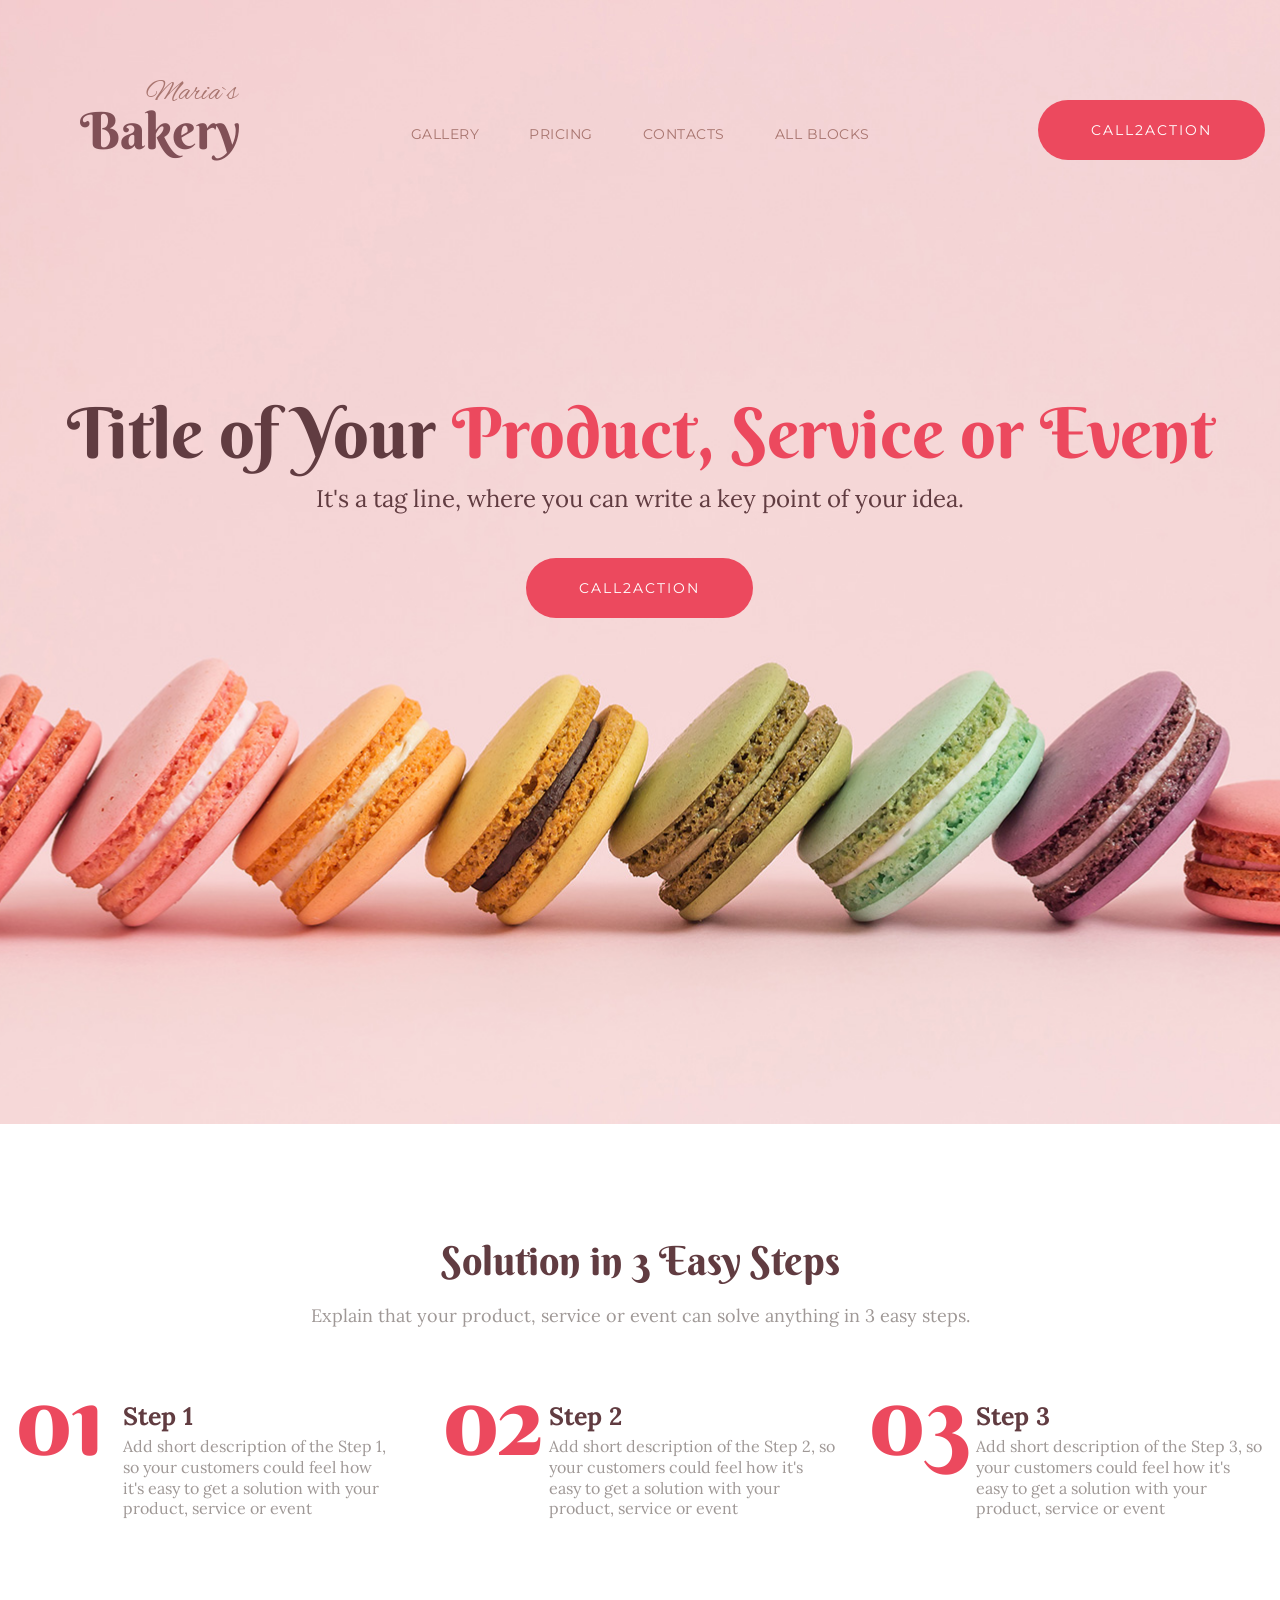
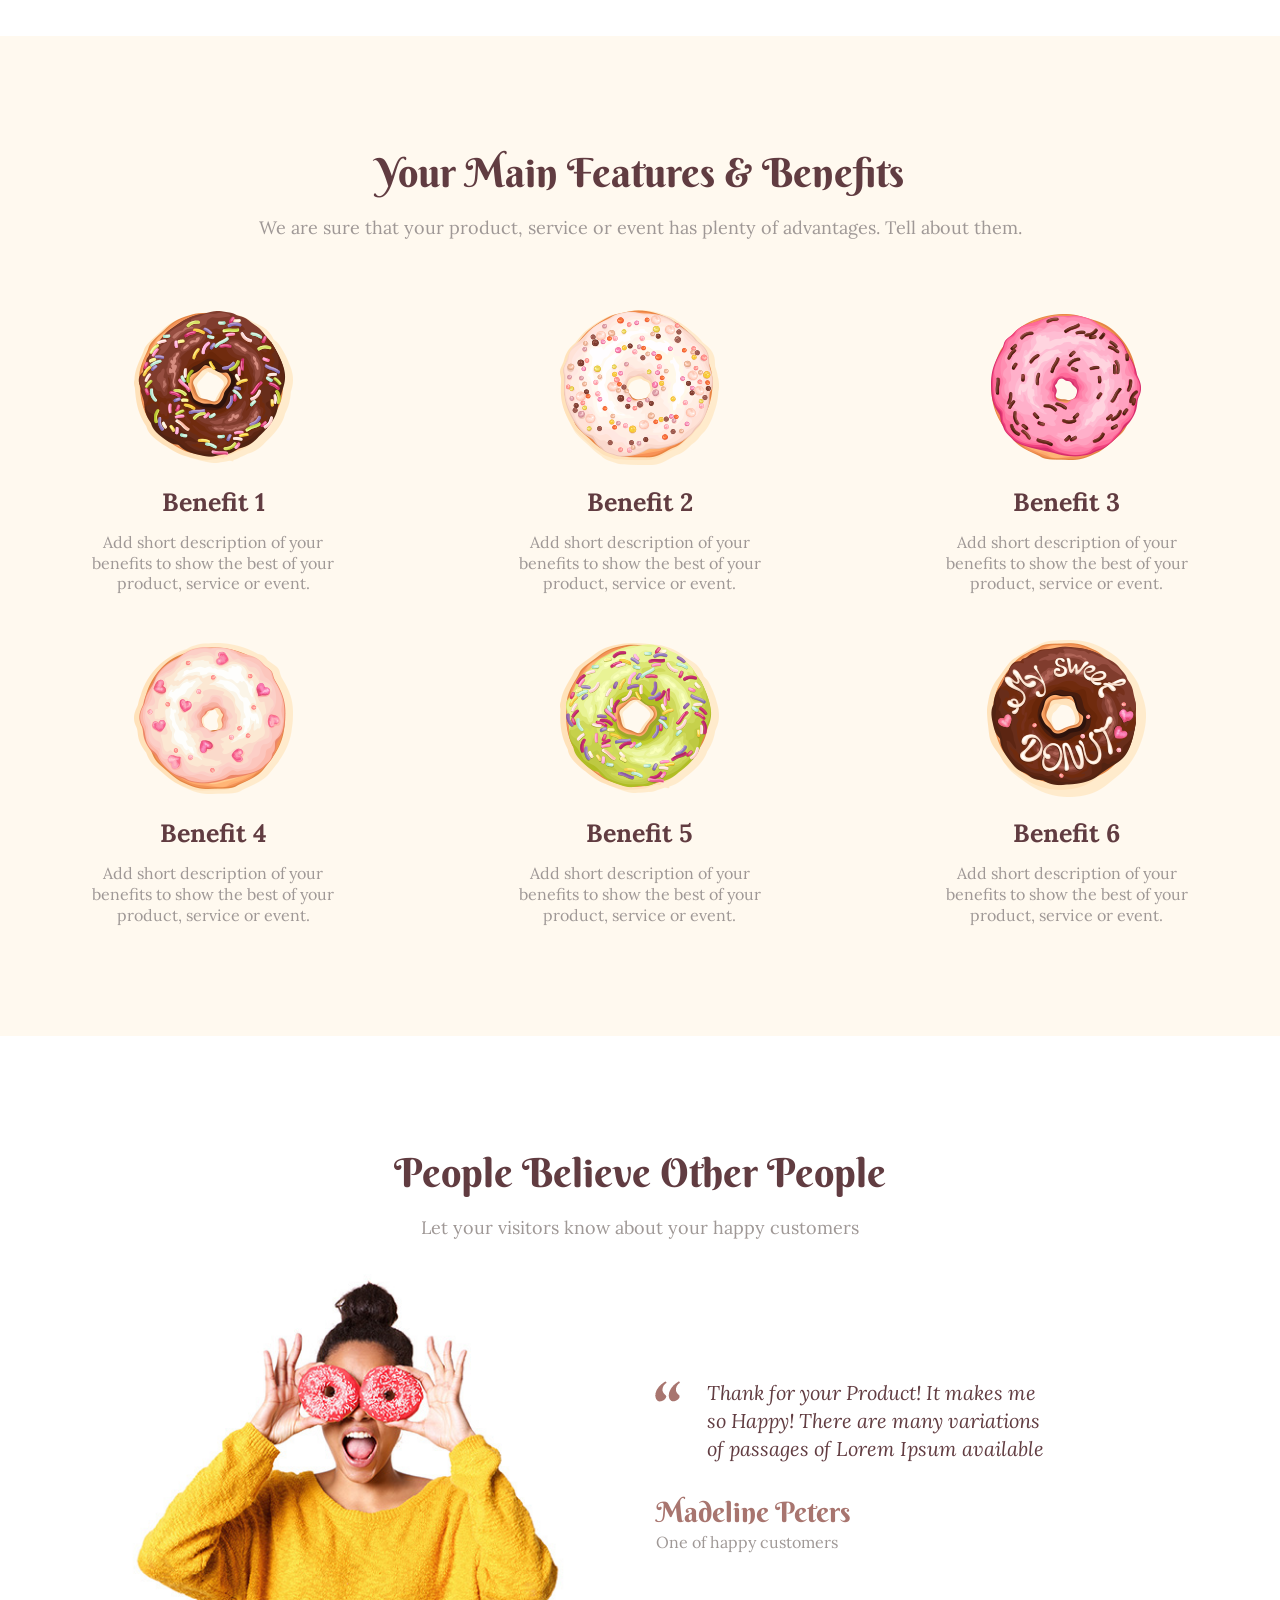
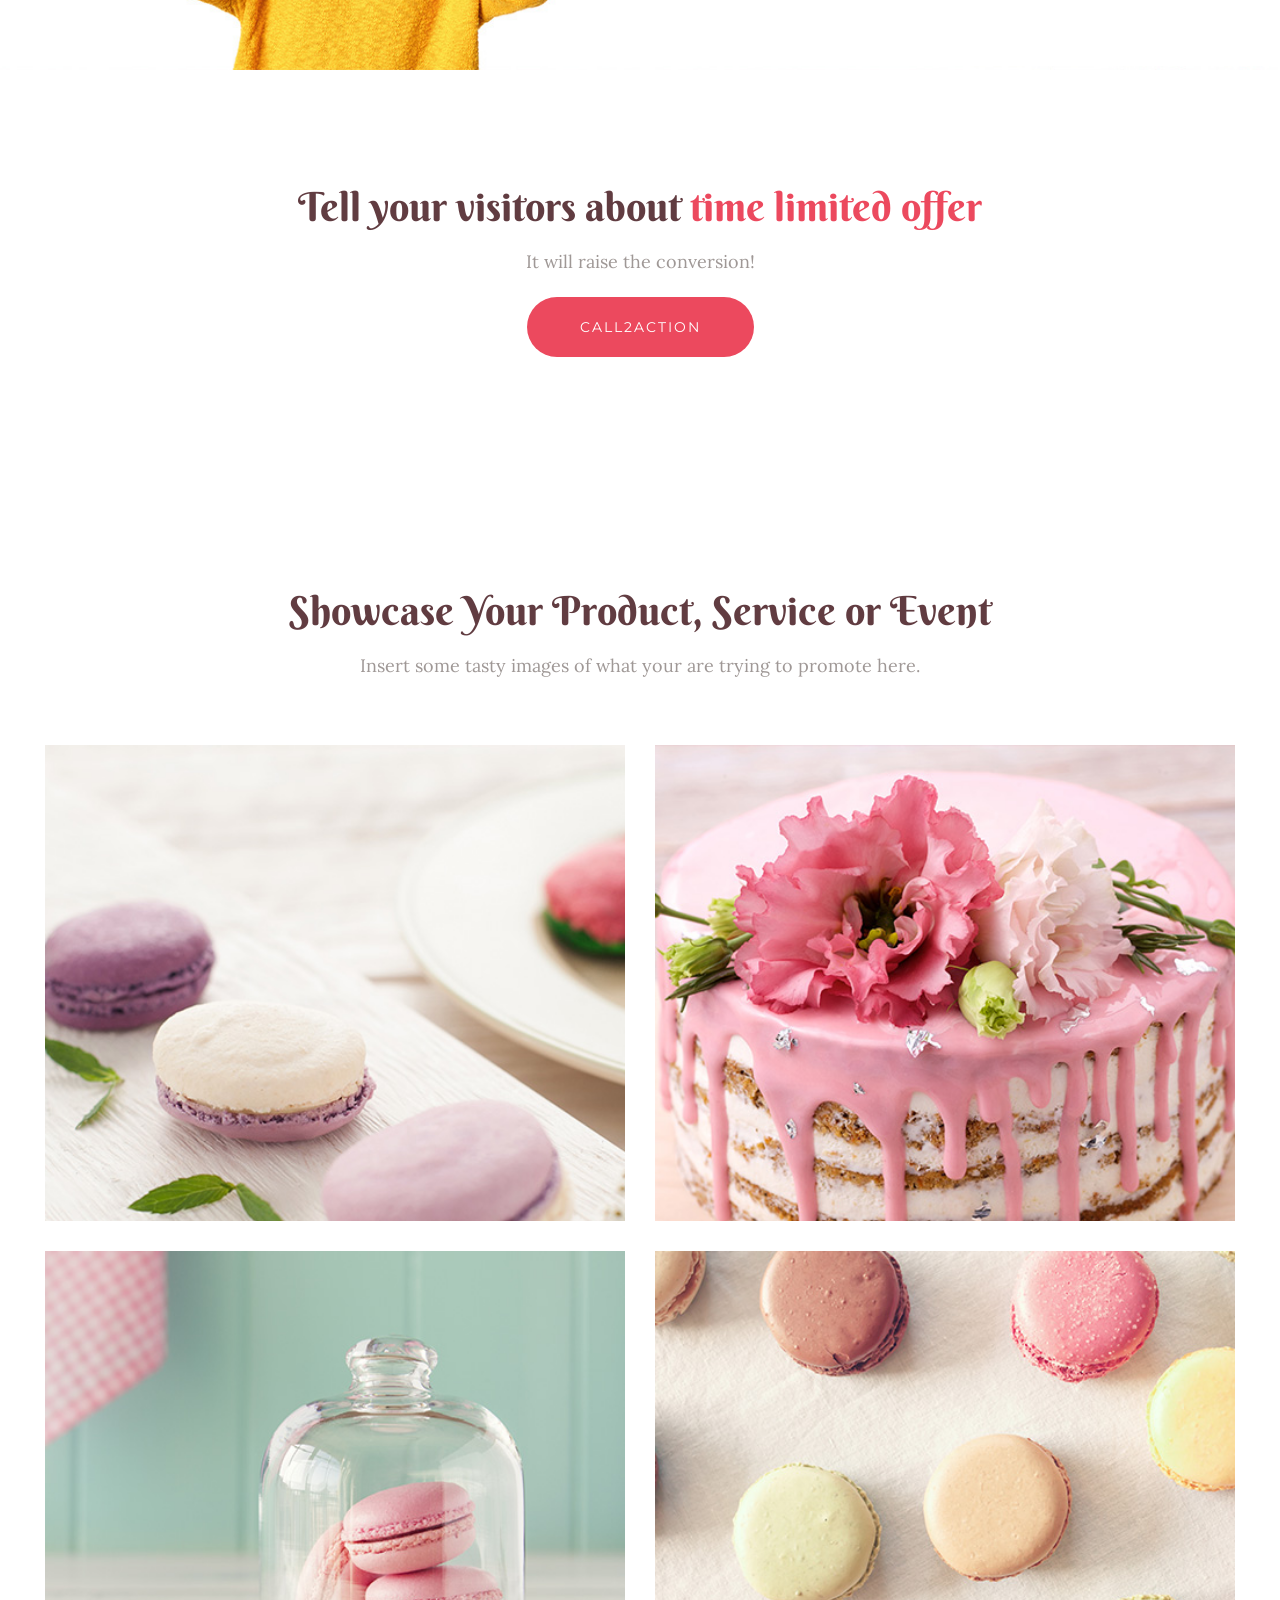
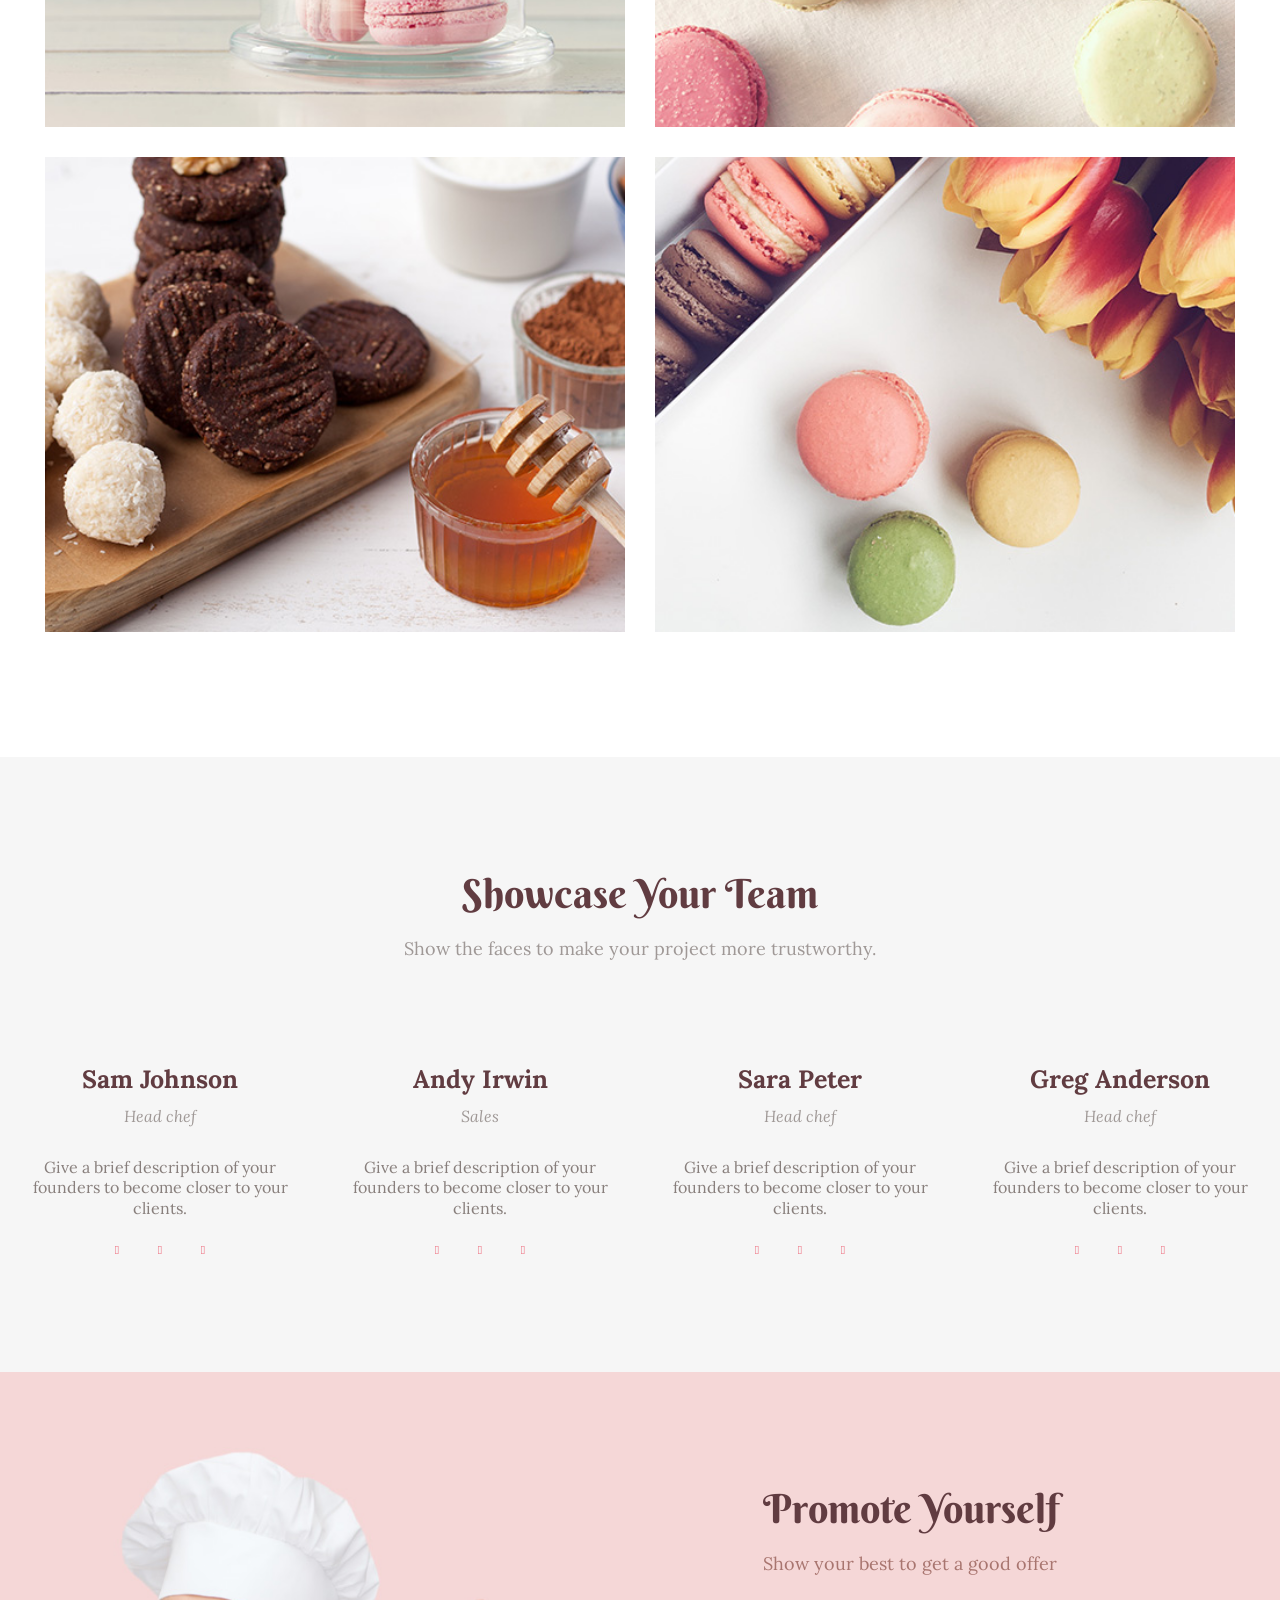
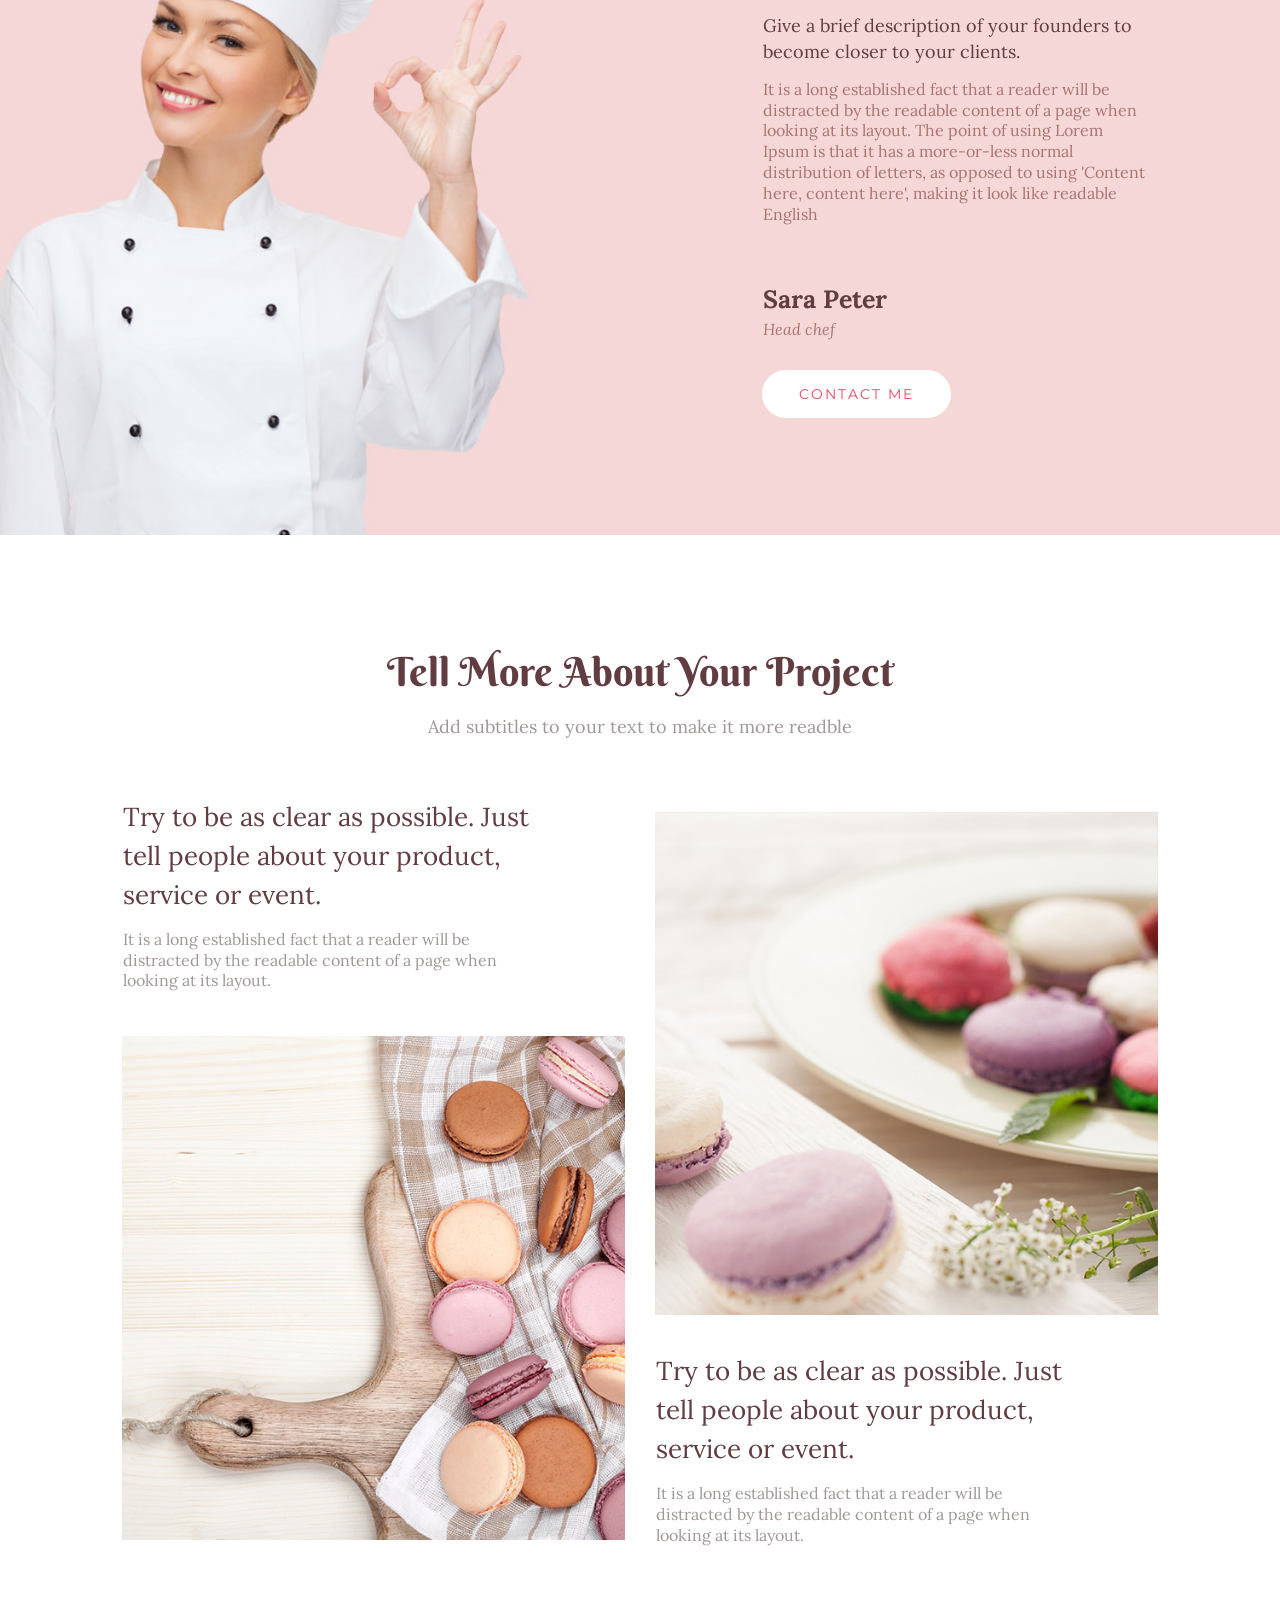
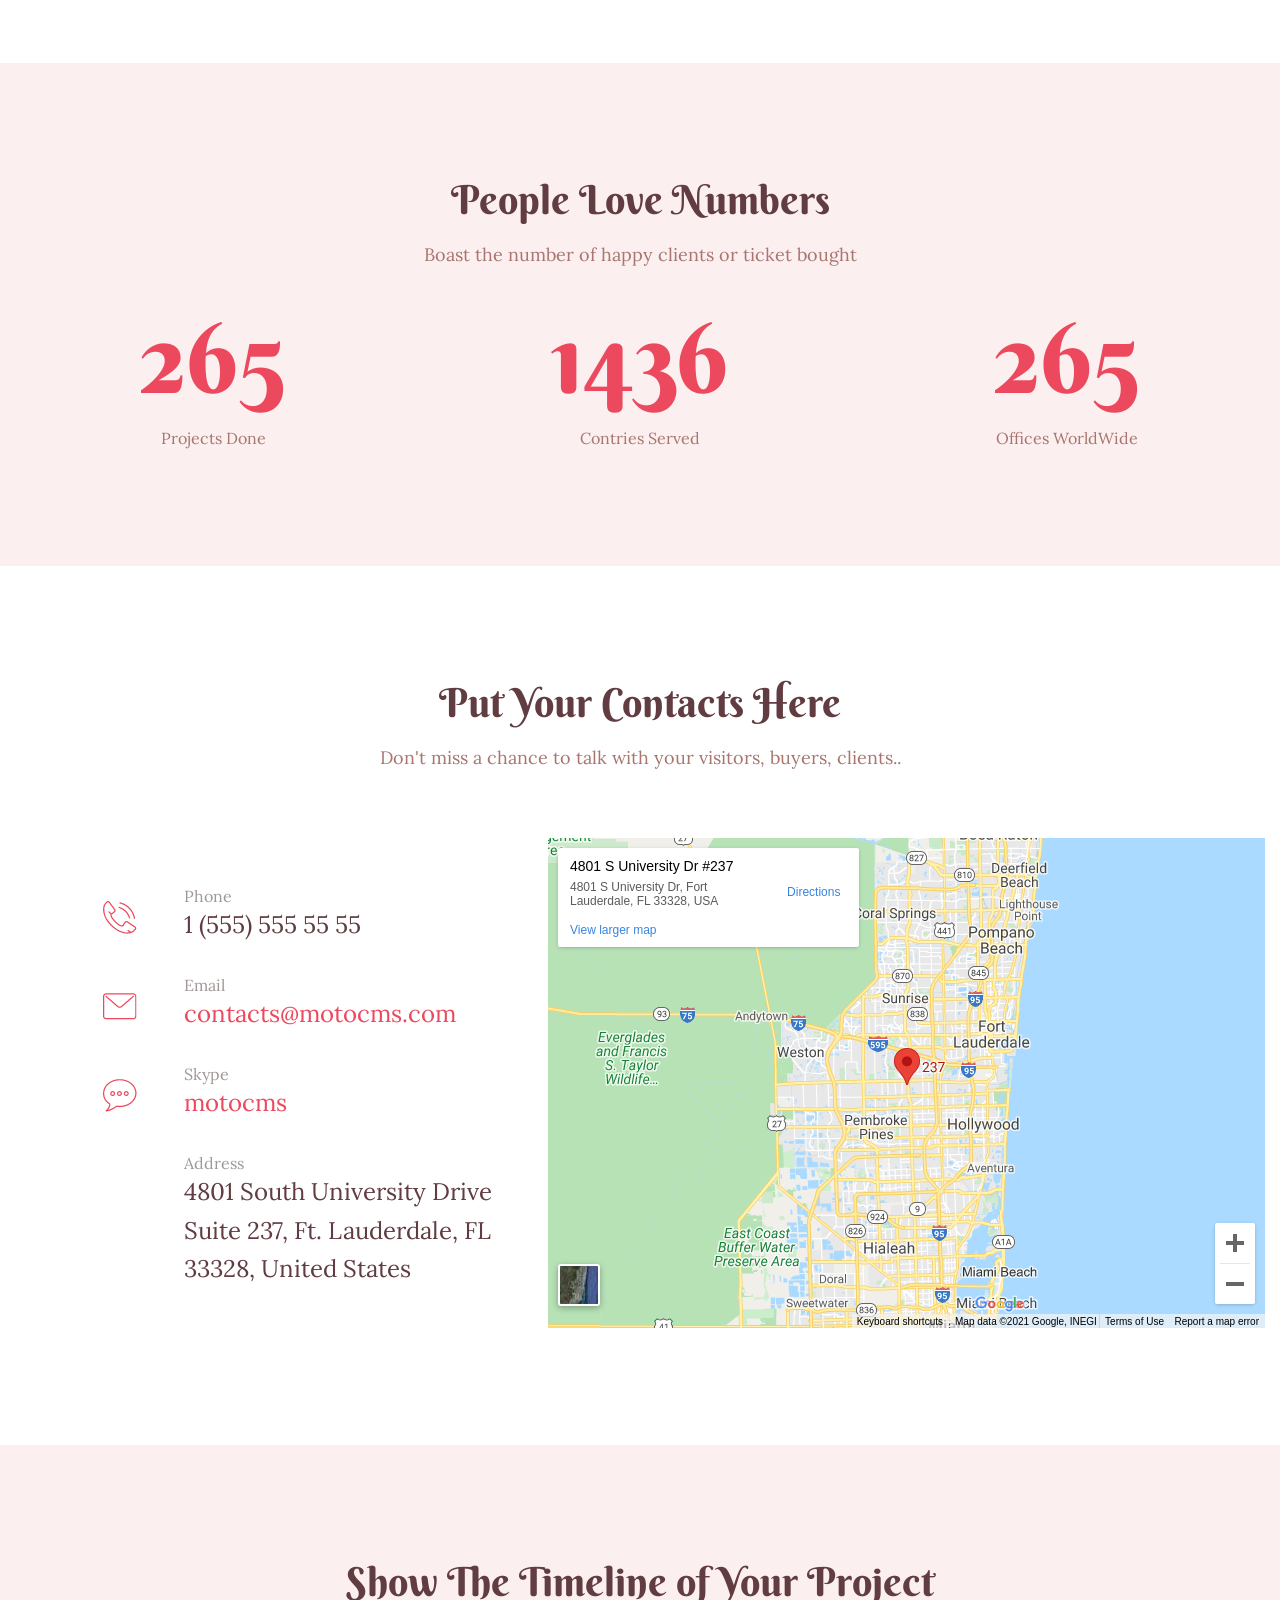
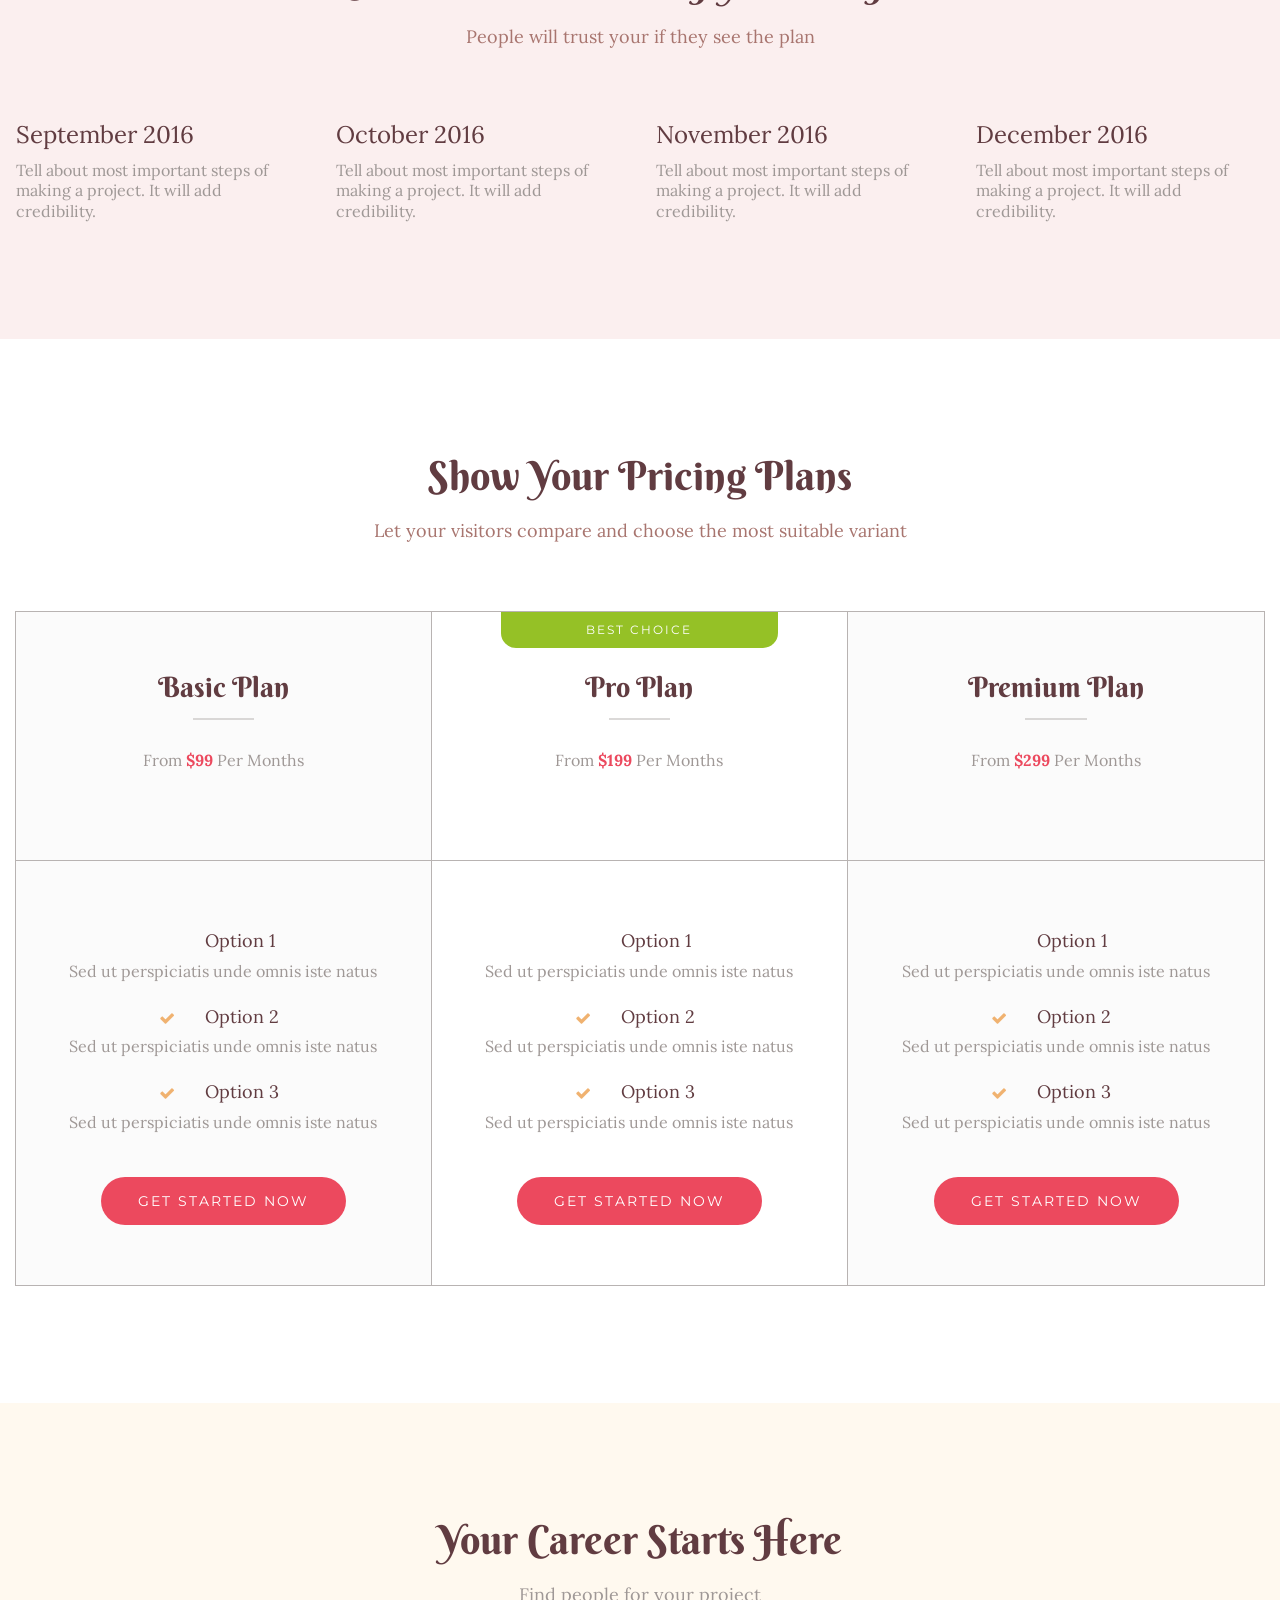
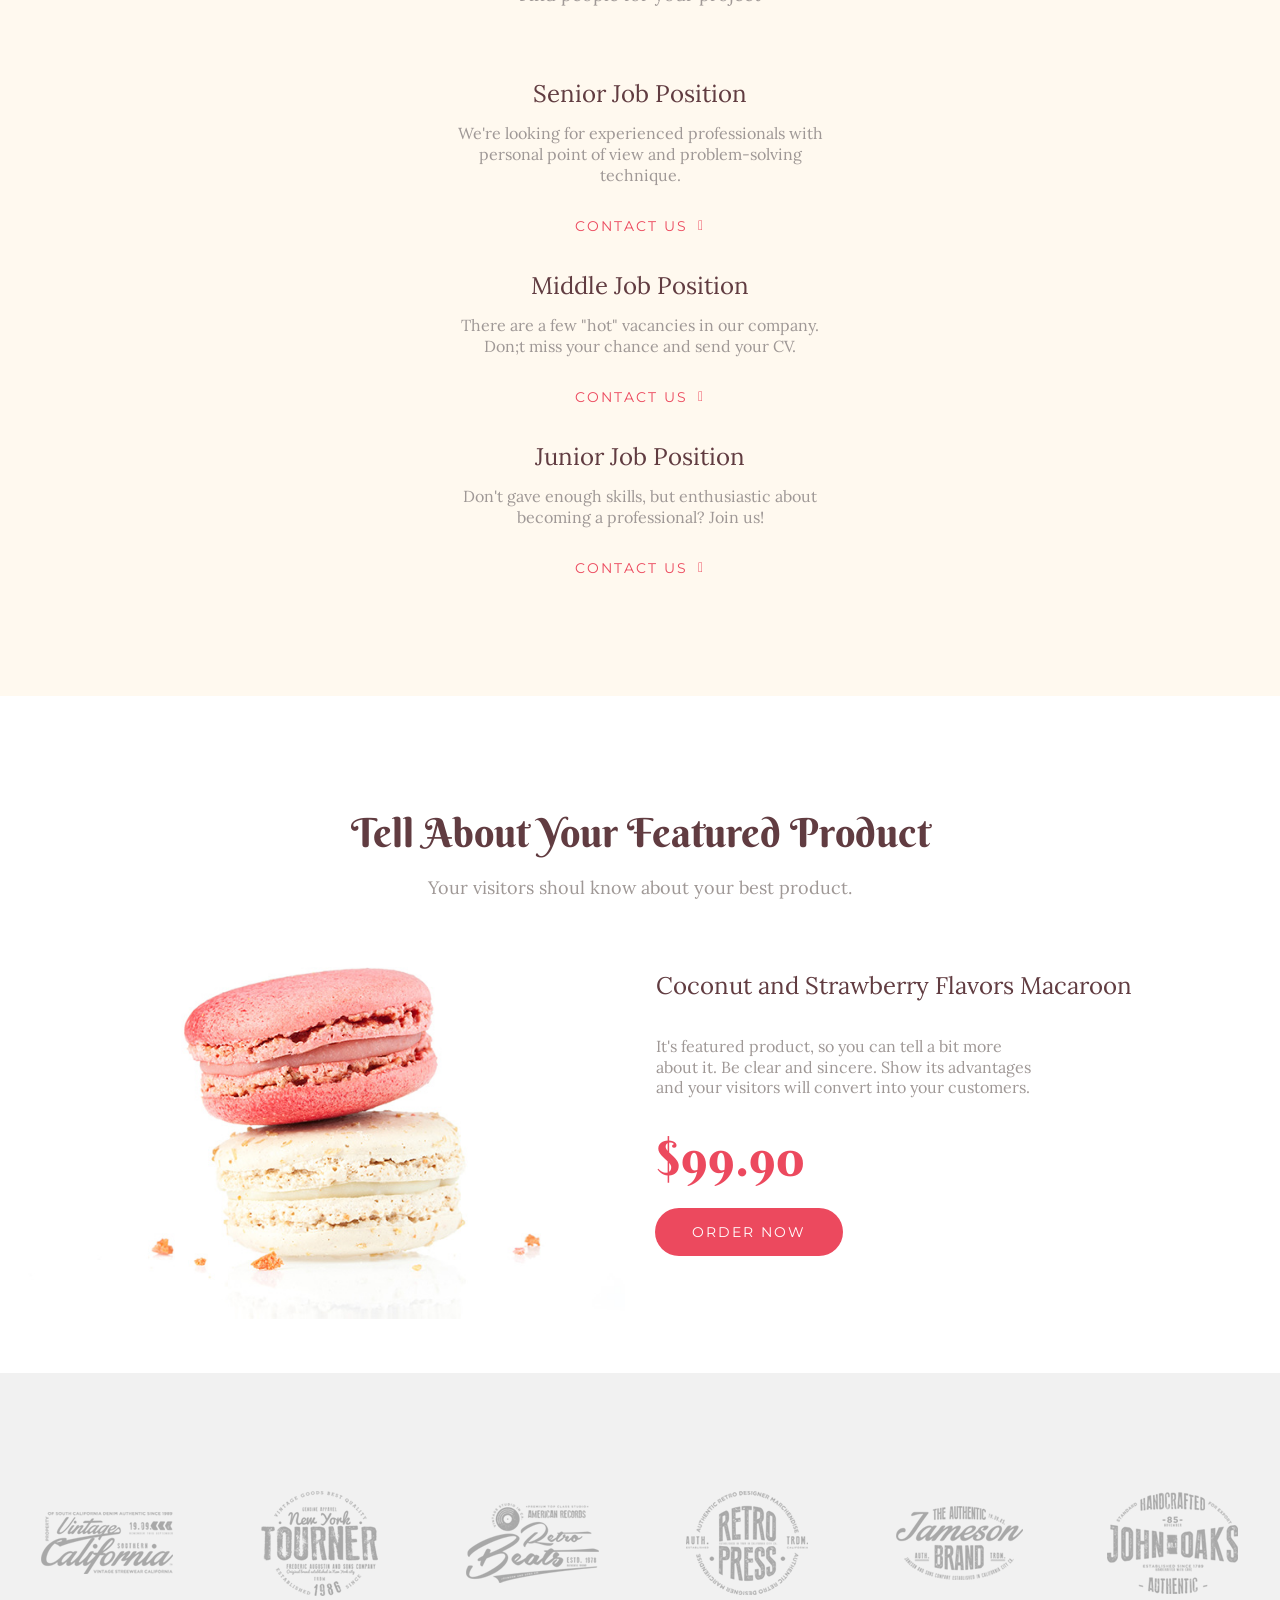
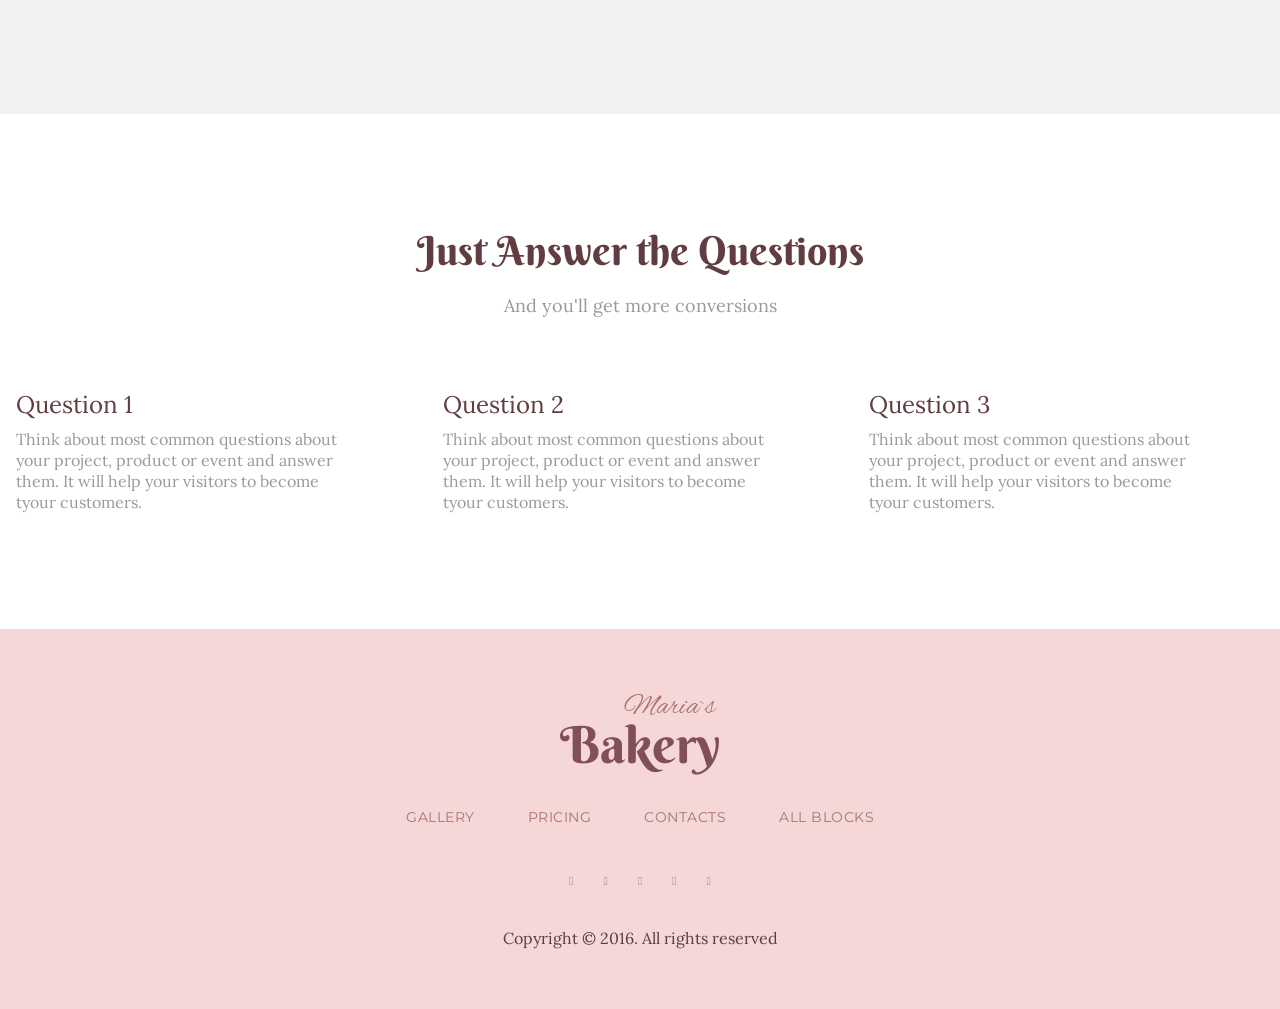
==== commit 3e1031c8: "change name dorectory" ====
--- a/index.html
+++ b/index.html
@@ -19,11 +19,11 @@
 
     
             <link rel="preload" as="font" type="font/woff2" crossorigin="" href="./mt-includes/fonts/fontawesome-webfont.woff2">
-        <link rel="stylesheet" href="./Home_files/assets.min.css">
+        <link rel="stylesheet" href="./index/assets.min.css">
         <style>
 @import url(//fonts.googleapis.com/css?family=Alex+Brush:regular|Berkshire+Swash:regular|Lora:regular,italic,700,700italic|Montserrat:regular,700&subset=latin-ext,latin,cyrillic);
 </style>
-        <link rel="stylesheet" href="./Home_files/styles.css" id="moto-website-style">
+        <link rel="stylesheet" href="./index/styles.css" id="moto-website-style">
             
     
     
@@ -148,19 +148,19 @@
         <div class="row">
             <div class="moto-cell col-sm-12" data-container="container"><div class="moto-widget moto-widget-row" data-widget="row"><a class="moto-anchor" name="benefits"></a><div class="container-fluid"><div class="row"><div class="moto-cell col-sm-12" data-container="container"><div class="moto-widget moto-widget-text moto-preset-default moto-spacing-top-large moto-spacing-right-auto moto-spacing-bottom-auto moto-spacing-left-auto" data-widget="text" data-preset="default" data-spacing="laaa"><div class="moto-widget-text-content moto-widget-text-editable"><p style="text-align: center;" class="moto-text_system_5">Your Main Features &amp; Benefits<br></p></div></div><div class="moto-widget moto-widget-text moto-preset-default moto-spacing-top-small moto-spacing-right-auto moto-spacing-bottom-medium moto-spacing-left-auto" data-widget="text" data-preset="default" data-spacing="sama"><div class="moto-widget-text-content moto-widget-text-editable"><p style="text-align: center;" class="moto-text_system_10">We are sure that your product, service or event has plenty of advantages. Tell about them.</p></div></div><div class="moto-widget moto-widget-row" data-widget="row"><div class="container-fluid"><div class="row"><div class="moto-cell col-sm-4" data-container="container"><div data-widget-id="wid__image__615d577237604" class="moto-widget moto-widget-image moto-preset-default moto-align-center moto-spacing-top-auto moto-spacing-right-auto moto-spacing-bottom-small moto-spacing-left-auto  " data-widget="image">
                         <span class="moto-widget-image-link">
-                <img data-src="/mt-demo/59100/59196/mt-content/uploads/2016/09/mt-0583_home1_benefits_1.png" class="moto-widget-image-picture lazyloaded" data-id="146" title="" alt="" src="./Home_files/mt-0583_home1_benefits_1.png">
+                <img data-src="/mt-demo/59100/59196/mt-content/uploads/2016/09/mt-0583_home1_benefits_1.png" class="moto-widget-image-picture lazyloaded" data-id="146" title="" alt="" src="./index/mt-0583_home1_benefits_1.png">
             </span>
             </div><div class="moto-widget moto-widget-text moto-preset-default moto-spacing-top-auto moto-spacing-right-auto moto-spacing-bottom-auto moto-spacing-left-auto" data-widget="text" data-preset="default" data-spacing="aaaa"><div class="moto-widget-text-content moto-widget-text-editable"><p style="text-align: center;" class="moto-text_system_7">Benefit 1</p></div></div><div class="moto-widget moto-widget-spacer moto-preset-default                                                  moto-spacing-top-auto moto-spacing-right-auto moto-spacing-bottom-auto moto-spacing-left-auto" data-widget="spacer" data-preset="default" data-spacing="aaaa" data-visible-on="mobile-v">
     <div class="moto-widget-spacer-block" style="height:10px"></div>
 </div><div class="moto-widget moto-widget-text moto-preset-default moto-spacing-top-auto moto-spacing-right-medium moto-spacing-bottom-small moto-spacing-left-medium" data-widget="text" data-preset="default" data-spacing="amsm"><div class="moto-widget-text-content moto-widget-text-editable"><p style="text-align: center;" class="moto-text_system_11">Add short description of your benefits to show the best of your product, service or event.</p></div></div></div><div class="moto-cell col-sm-4" data-container="container"><div data-widget-id="wid__image__615d57723769f" class="moto-widget moto-widget-image moto-preset-default moto-align-center moto-spacing-top-auto moto-spacing-right-auto moto-spacing-bottom-small moto-spacing-left-auto  " data-widget="image">
                         <span class="moto-widget-image-link">
-                <img data-src="/mt-demo/59100/59196/mt-content/uploads/2016/09/mt-0583_home1_benefits_2.png" class="moto-widget-image-picture lazyloaded" data-id="147" title="" alt="" src="./Home_files/mt-0583_home1_benefits_2.png">
+                <img data-src="/mt-demo/59100/59196/mt-content/uploads/2016/09/mt-0583_home1_benefits_2.png" class="moto-widget-image-picture lazyloaded" data-id="147" title="" alt="" src="./index/mt-0583_home1_benefits_2.png">
             </span>
             </div><div class="moto-widget moto-widget-text moto-preset-default moto-spacing-top-auto moto-spacing-right-auto moto-spacing-bottom-auto moto-spacing-left-auto" data-widget="text" data-preset="default"><div class="moto-widget-text-content moto-widget-text-editable"><p style="text-align: center;" class="moto-text_system_7">Benefit 2<br></p></div></div><div class="moto-widget moto-widget-spacer moto-preset-default                                                  moto-spacing-top-auto moto-spacing-right-auto moto-spacing-bottom-auto moto-spacing-left-auto" data-widget="spacer" data-preset="default" data-spacing="aaaa" data-visible-on="mobile-v">
     <div class="moto-widget-spacer-block" style="height:10px"></div>
 </div><div class="moto-widget moto-widget-text moto-preset-default moto-spacing-top-auto moto-spacing-right-medium moto-spacing-bottom-small moto-spacing-left-medium" data-widget="text" data-preset="default" data-spacing="amsm"><div class="moto-widget-text-content moto-widget-text-editable"><p style="text-align: center;" class="moto-text_system_11">Add short description of your benefits to show the best of your product, service or event.</p></div></div></div><div class="moto-cell col-sm-4" data-container="container"><div data-widget-id="wid__image__615d57723772a" class="moto-widget moto-widget-image moto-preset-default moto-align-center moto-spacing-top-auto moto-spacing-right-auto moto-spacing-bottom-small moto-spacing-left-auto  " data-widget="image">
                         <span class="moto-widget-image-link">
-                <img data-src="/mt-demo/59100/59196/mt-content/uploads/2016/09/mt-0583_home1_benefits_3.png" class="moto-widget-image-picture lazyloaded" data-id="148" title="" alt="" src="./Home_files/mt-0583_home1_benefits_3.png">
+                <img data-src="/mt-demo/59100/59196/mt-content/uploads/2016/09/mt-0583_home1_benefits_3.png" class="moto-widget-image-picture lazyloaded" data-id="148" title="" alt="" src="./index/mt-0583_home1_benefits_3.png">
             </span>
             </div><div class="moto-widget moto-widget-text moto-preset-default moto-spacing-top-auto moto-spacing-right-auto moto-spacing-bottom-auto moto-spacing-left-auto" data-widget="text" data-preset="default"><div class="moto-widget-text-content moto-widget-text-editable"><p style="text-align: center;" class="moto-text_system_7">Benefit 3<br></p></div></div><div class="moto-widget moto-widget-spacer moto-preset-default                                                  moto-spacing-top-auto moto-spacing-right-auto moto-spacing-bottom-auto moto-spacing-left-auto" data-widget="spacer" data-preset="default" data-spacing="aaaa" data-visible-on="mobile-v">
     <div class="moto-widget-spacer-block" style="height:10px"></div>
@@ -168,19 +168,19 @@
     <div class="moto-widget-spacer-block" style="height:0px"></div>
 </div><div class="moto-widget moto-widget-row" data-widget="row"><div class="container-fluid"><div class="row"><div class="moto-cell col-sm-4" data-container="container"><div data-widget-id="wid__image__615d5772377a9" class="moto-widget moto-widget-image moto-preset-default moto-align-center moto-spacing-top-auto moto-spacing-right-auto moto-spacing-bottom-small moto-spacing-left-auto  " data-widget="image">
                         <span class="moto-widget-image-link">
-                <img data-src="/mt-demo/59100/59196/mt-content/uploads/2016/09/mt-0583_home1_benefits_4.png" class="moto-widget-image-picture lazyloaded" data-id="149" title="" alt="" src="./Home_files/mt-0583_home1_benefits_4.png">
+                <img data-src="/mt-demo/59100/59196/mt-content/uploads/2016/09/mt-0583_home1_benefits_4.png" class="moto-widget-image-picture lazyloaded" data-id="149" title="" alt="" src="./index/mt-0583_home1_benefits_4.png">
             </span>
             </div><div class="moto-widget moto-widget-text moto-preset-default moto-spacing-top-auto moto-spacing-right-auto moto-spacing-bottom-auto moto-spacing-left-auto" data-widget="text" data-preset="default"><div class="moto-widget-text-content moto-widget-text-editable"><p style="text-align: center;" class="moto-text_system_7">Benefit 4<br></p></div></div><div class="moto-widget moto-widget-spacer moto-preset-default                                                  moto-spacing-top-auto moto-spacing-right-auto moto-spacing-bottom-auto moto-spacing-left-auto" data-widget="spacer" data-preset="default" data-spacing="aaaa" data-visible-on="mobile-v">
     <div class="moto-widget-spacer-block" style="height:10px"></div>
 </div><div class="moto-widget moto-widget-text moto-preset-default moto-spacing-top-auto moto-spacing-right-medium moto-spacing-bottom-small moto-spacing-left-medium" data-widget="text" data-preset="default" data-spacing="amsm"><div class="moto-widget-text-content moto-widget-text-editable"><p style="text-align: center;" class="moto-text_system_11">Add short description of your benefits to show the best of your product, service or event.</p></div></div></div><div class="moto-cell col-sm-4" data-container="container"><div data-widget-id="wid__image__615d577237869" class="moto-widget moto-widget-image moto-preset-default moto-align-center moto-spacing-top-auto moto-spacing-right-auto moto-spacing-bottom-small moto-spacing-left-auto  " data-widget="image">
                         <span class="moto-widget-image-link">
-                <img data-src="/mt-demo/59100/59196/mt-content/uploads/2016/09/mt-0583_home1_benefits_5.png" class="moto-widget-image-picture lazyloaded" data-id="150" title="" alt="" src="./Home_files/mt-0583_home1_benefits_5.png">
+                <img data-src="/mt-demo/59100/59196/mt-content/uploads/2016/09/mt-0583_home1_benefits_5.png" class="moto-widget-image-picture lazyloaded" data-id="150" title="" alt="" src="./index/mt-0583_home1_benefits_5.png">
             </span>
             </div><div class="moto-widget moto-widget-text moto-preset-default moto-spacing-top-auto moto-spacing-right-auto moto-spacing-bottom-auto moto-spacing-left-auto" data-widget="text" data-preset="default"><div class="moto-widget-text-content moto-widget-text-editable"><p style="text-align: center;" class="moto-text_system_7">Benefit 5<br></p></div></div><div class="moto-widget moto-widget-spacer moto-preset-default                                                  moto-spacing-top-auto moto-spacing-right-auto moto-spacing-bottom-auto moto-spacing-left-auto" data-widget="spacer" data-preset="default" data-spacing="aaaa" data-visible-on="mobile-v">
     <div class="moto-widget-spacer-block" style="height:10px"></div>
 </div><div class="moto-widget moto-widget-text moto-preset-default moto-spacing-top-auto moto-spacing-right-medium moto-spacing-bottom-small moto-spacing-left-medium" data-widget="text" data-preset="default" data-spacing="amsm"><div class="moto-widget-text-content moto-widget-text-editable"><p style="text-align: center;" class="moto-text_system_11">Add short description of your benefits to show the best of your product, service or event.</p></div></div></div><div class="moto-cell col-sm-4" data-container="container"><div data-widget-id="wid__image__615d57723790c" class="moto-widget moto-widget-image moto-preset-default moto-align-center moto-spacing-top-auto moto-spacing-right-auto moto-spacing-bottom-small moto-spacing-left-auto  " data-widget="image">
                         <span class="moto-widget-image-link">
-                <img data-src="/mt-demo/59100/59196/mt-content/uploads/2016/09/mt-0583_home1_benefits_6.png" class="moto-widget-image-picture lazyloaded" data-id="151" title="" alt="" src="./Home_files/mt-0583_home1_benefits_6.png">
+                <img data-src="/mt-demo/59100/59196/mt-content/uploads/2016/09/mt-0583_home1_benefits_6.png" class="moto-widget-image-picture lazyloaded" data-id="151" title="" alt="" src="./index/mt-0583_home1_benefits_6.png">
             </span>
             </div><div class="moto-widget moto-widget-text moto-preset-default moto-spacing-top-auto moto-spacing-right-auto moto-spacing-bottom-auto moto-spacing-left-auto" data-widget="text" data-preset="default"><div class="moto-widget-text-content moto-widget-text-editable"><p style="text-align: center;" class="moto-text_system_7">Benefit 6<br></p></div></div><div class="moto-widget moto-widget-spacer moto-preset-default                                                  moto-spacing-top-auto moto-spacing-right-auto moto-spacing-bottom-auto moto-spacing-left-auto" data-widget="spacer" data-preset="default" data-spacing="aaaa" data-visible-on="mobile-v">
     <div class="moto-widget-spacer-block" style="height:10px"></div>
@@ -194,7 +194,7 @@
         <div class="row">
             <div class="moto-cell col-sm-12" data-container="container"><div class="moto-widget moto-widget-container moto-container_content_57ed295a1" data-widget="container" data-container="container" data-css-name="moto-container_content_57ed295a1"><div class="moto-widget moto-widget-row row-fixed" data-widget="row"><a class="moto-anchor" name="testimonials"></a><div class="container-fluid"><div class="row"><div class="moto-cell col-sm-12" data-container="container"><div class="moto-widget moto-widget-text moto-preset-default moto-spacing-top-large moto-spacing-right-auto moto-spacing-bottom-auto moto-spacing-left-auto" data-widget="text" data-preset="default" data-spacing="laaa"><div class="moto-widget-text-content moto-widget-text-editable"><p style="text-align: center;" class="moto-text_system_5">People Believe Other People<br></p></div></div><div class="moto-widget moto-widget-text moto-preset-default moto-spacing-top-small moto-spacing-right-auto moto-spacing-bottom-large moto-spacing-left-auto" data-widget="text" data-preset="default" data-spacing="sala"><div class="moto-widget-text-content moto-widget-text-editable"><p style="text-align: center;" class="moto-text_system_10">Let your visitors know about your happy customers<br></p></div></div></div></div></div></div><div class="moto-widget moto-widget-row row-fixed" data-widget="row"><div class="container-fluid"><div class="row"><div class="moto-cell col-sm-6" data-container="container"></div><div class="moto-cell col-sm-6" data-container="container"><div class="moto-widget moto-widget-row row-gutter-0" data-widget="row"><div class="container-fluid"><div class="row"><div class="moto-cell col-sm-1" data-container="container"><div data-widget-id="wid__image__615d5772379ba" class="moto-widget moto-widget-image moto-preset-default moto-align-left moto-align-left_tablet moto-spacing-top-small moto-spacing-right-auto moto-spacing-bottom-auto moto-spacing-left-auto  " data-widget="image">
                         <span class="moto-widget-image-link">
-                <img data-src="/mt-demo/59100/59196/mt-content/uploads/2016/09/mt-0583_home1_testimonials_2.png" class="moto-widget-image-picture lazyloaded" data-id="154" title="" alt="" src="./Home_files/mt-0583_home1_testimonials_2.png">
+                <img data-src="/mt-demo/59100/59196/mt-content/uploads/2016/09/mt-0583_home1_testimonials_2.png" class="moto-widget-image-picture lazyloaded" data-id="154" title="" alt="" src="./index/mt-0583_home1_testimonials_2.png">
             </span>
             </div></div><div class="moto-cell col-sm-9" data-container="container"><div class="moto-widget moto-widget-text moto-preset-default moto-spacing-top-small moto-spacing-right-large moto-spacing-bottom-small moto-spacing-left-auto" data-widget="text" data-preset="default" data-spacing="slsa"><div class="moto-widget-text-content moto-widget-text-editable"><p class="moto-text_system_9">Thank for your Product! It makes me so Happy! There are many variations of passages of Lorem Ipsum available</p></div></div></div><div class="moto-cell col-sm-2" data-container="container"></div></div></div></div></div></div></div></div><div class="moto-widget moto-widget-row row-fixed" data-widget="row"><div class="container-fluid"><div class="row"><div class="moto-cell col-sm-6" data-container="container"></div><div class="moto-cell col-sm-6" data-container="container"><div class="moto-widget moto-widget-text moto-preset-default moto-spacing-top-small moto-spacing-right-auto moto-spacing-bottom-auto moto-spacing-left-auto" data-widget="text" data-preset="default" data-spacing="saaa"><div class="moto-widget-text-content moto-widget-text-editable"><p class="moto-text_system_6">Madeline Peters</p></div></div><div class="moto-widget moto-widget-text moto-preset-default moto-spacing-top-auto moto-spacing-right-auto moto-spacing-bottom-large moto-spacing-left-auto" data-widget="text" data-preset="default" data-spacing="aala"><div class="moto-widget-text-content moto-widget-text-editable"><p class="moto-text_system_11">One of happy customers<br></p></div></div></div></div></div></div></div></div>
         </div>
@@ -215,37 +215,37 @@
 </div><div data-widget-id="wid__grid_gallery__615d577237cdf" class="moto-widget moto-widget-grid-gallery moto-preset-default moto-spacing-top-auto moto-spacing-right-auto moto-spacing-bottom-auto moto-spacing-left-auto  " data-widget="grid_gallery" data-preset="default" data-spacing="aaaa">
             <div class="moto-widget-grid-gallery-items justified-gallery" data-moto-grid-gallery-options="{&quot;rowHeight&quot;:396,&quot;fixedHeight&quot;:false,&quot;margins&quot;:30,&quot;lastRow&quot;:&quot;justify&quot;,&quot;showCaptions&quot;:true,&quot;enableLightbox&quot;:true,&quot;showCounter&quot;:true}" data-moto-init-lightbox-gallery="" data-lightbox-gallery-show-counter="" style="height: 882.667px;">
                             <a href="./mt-demo/59100/59196/mt-content/uploads/2016/09/mt-0583_home_gallery-1-1.jpg" data-action="lightbox" data-moto-lightbox-item="" data-moto-lightbox-link="" class="moto-widget-grid-gallery-item jg-entry entry-visible" style="width: 483px; height: 396.333px; top: 30px; left: 30px;">
-                    <img src="./Home_files/mt-0583_home_gallery-1.jpg" alt="mt-0583_Home_gallery-1.jpg" class="moto-widget-grid-gallery-image moto-link" style="width: 483px; height: 397px; margin-left: -241.5px; margin-top: -198.5px;">
+                    <img src="./index/mt-0583_home_gallery-1.jpg" alt="mt-0583_Home_gallery-1.jpg" class="moto-widget-grid-gallery-image moto-link" style="width: 483px; height: 397px; margin-left: -241.5px; margin-top: -198.5px;">
                                                                         <div class="caption caption_text caption-empty" data-moto-lightbox-caption="">
                                 <p></p>
                             </div>
                                                             </a>
                             <a href="./mt-demo/59100/59196/mt-content/uploads/2016/09/mt-0583_home_gallery-2-2.jpg" data-action="lightbox" data-moto-lightbox-item="" data-moto-lightbox-link="" class="moto-widget-grid-gallery-item jg-entry entry-visible" style="width: 483px; height: 396.333px; top: 30px; left: 543px;">
-                    <img src="./Home_files/mt-0583_home_gallery-2.jpg" alt="mt-0583_Home_gallery-2.jpg" class="moto-widget-grid-gallery-image moto-link" style="width: 483px; height: 397px; margin-left: -241.5px; margin-top: -198.5px;">
+                    <img src="./index/mt-0583_home_gallery-2.jpg" alt="mt-0583_Home_gallery-2.jpg" class="moto-widget-grid-gallery-image moto-link" style="width: 483px; height: 397px; margin-left: -241.5px; margin-top: -198.5px;">
                                                                         <div class="caption caption_text caption-empty" data-moto-lightbox-caption="">
                                 <p></p>
                             </div>
                                                             </a>
                             <a href="./mt-demo/59100/59196/mt-content/uploads/2016/09/mt-0583_home_gallery-3-3.jpg" data-action="lightbox" data-moto-lightbox-item="" data-moto-lightbox-link="" class="moto-widget-grid-gallery-item jg-entry entry-visible" style="width: 484px; height: 396.333px; top: 30px; left: 1056px;">
-                    <img src="./Home_files/mt-0583_home_gallery-3.jpg" alt="mt-0583_Home_gallery-3.jpg" class="moto-widget-grid-gallery-image moto-link" style="width: 484px; height: 397px; margin-left: -242px; margin-top: -198.5px;">
+                    <img src="./index/mt-0583_home_gallery-3.jpg" alt="mt-0583_Home_gallery-3.jpg" class="moto-widget-grid-gallery-image moto-link" style="width: 484px; height: 397px; margin-left: -242px; margin-top: -198.5px;">
                                                                         <div class="caption caption_text caption-empty" data-moto-lightbox-caption="">
                                 <p></p>
                             </div>
                                                             </a>
                             <a href="./mt-demo/59100/59196/mt-content/uploads/2016/09/mt-0583_home_gallery-4-4.jpg" data-action="lightbox" data-moto-lightbox-item="" data-moto-lightbox-link="" class="moto-widget-grid-gallery-item jg-entry entry-visible" style="width: 483px; height: 396.333px; top: 456.333px; left: 30px;">
-                    <img src="./Home_files/mt-0583_home_gallery-4.jpg" alt="mt-0583_Home_gallery-4.jpg" class="moto-widget-grid-gallery-image moto-link" style="width: 483px; height: 397px; margin-left: -241.5px; margin-top: -198.5px;">
+                    <img src="./index/mt-0583_home_gallery-4.jpg" alt="mt-0583_Home_gallery-4.jpg" class="moto-widget-grid-gallery-image moto-link" style="width: 483px; height: 397px; margin-left: -241.5px; margin-top: -198.5px;">
                                                                         <div class="caption caption_text caption-empty" data-moto-lightbox-caption="">
                                 <p></p>
                             </div>
                                                             </a>
                             <a href="./mt-demo/59100/59196/mt-content/uploads/2016/09/mt-0583_home_gallery-5-5.jpg" data-action="lightbox" data-moto-lightbox-item="" data-moto-lightbox-link="" class="moto-widget-grid-gallery-item jg-entry entry-visible" style="width: 483px; height: 396.333px; top: 456.333px; left: 543px;">
-                    <img src="./Home_files/mt-0583_home_gallery-5.jpg" alt="mt-0583_Home_gallery-5.jpg" class="moto-widget-grid-gallery-image moto-link" style="width: 483px; height: 397px; margin-left: -241.5px; margin-top: -198.5px;">
+                    <img src="./index/mt-0583_home_gallery-5.jpg" alt="mt-0583_Home_gallery-5.jpg" class="moto-widget-grid-gallery-image moto-link" style="width: 483px; height: 397px; margin-left: -241.5px; margin-top: -198.5px;">
                                                                         <div class="caption caption_text caption-empty" data-moto-lightbox-caption="">
                                 <p></p>
                             </div>
                                                             </a>
                             <a href="./mt-demo/59100/59196/mt-content/uploads/2016/09/mt-0583_home_gallery-6-6.jpg" data-action="lightbox" data-moto-lightbox-item="" data-moto-lightbox-link="" class="moto-widget-grid-gallery-item jg-entry entry-visible" style="width: 484px; height: 396.333px; top: 456.333px; left: 1056px;">
-                    <img src="./Home_files/mt-0583_home_gallery-6.jpg" alt="mt-0583_Home_gallery-6.jpg" class="moto-widget-grid-gallery-image moto-link" style="width: 484px; height: 397px; margin-left: -242px; margin-top: -198.5px;">
+                    <img src="./index/mt-0583_home_gallery-6.jpg" alt="mt-0583_Home_gallery-6.jpg" class="moto-widget-grid-gallery-image moto-link" style="width: 484px; height: 397px; margin-left: -242px; margin-top: -198.5px;">
                                                                         <div class="caption caption_text caption-empty" data-moto-lightbox-caption="">
                                 <p></p>
                             </div>
@@ -363,11 +363,11 @@
     <div class="moto-widget-spacer-block" style="height:0px"></div>
 </div><div data-widget-id="wid__image__615d57723843a" class="moto-widget moto-widget-image moto-preset-default moto-align-left moto-spacing-top-small moto-spacing-right-auto moto-spacing-bottom-medium moto-spacing-left-auto  " data-widget="image">
                         <span class="moto-widget-image-link">
-                <img data-src="/mt-demo/59100/59196/mt-content/uploads/2016/09/mt-0583_tellmore_1.jpg" class="moto-widget-image-picture lazyloaded" data-id="175" title="" alt="" src="./Home_files/mt-0583_tellmore_1.jpg">
+                <img data-src="/mt-demo/59100/59196/mt-content/uploads/2016/09/mt-0583_tellmore_1.jpg" class="moto-widget-image-picture lazyloaded" data-id="175" title="" alt="" src="./index/mt-0583_tellmore_1.jpg">
             </span>
             </div></div><div class="moto-cell col-sm-5" data-container="container"><div data-widget-id="wid__image__615d5772384d3" class="moto-widget moto-widget-image moto-preset-default moto-align-left moto-spacing-top-small moto-spacing-right-auto moto-spacing-bottom-small moto-spacing-left-auto  " data-widget="image">
                         <span class="moto-widget-image-link">
-                <img data-src="/mt-demo/59100/59196/mt-content/uploads/2016/09/mt-0583_tellmore_2.jpg" class="moto-widget-image-picture lazyloaded" data-id="174" title="" alt="" src="./Home_files/mt-0583_tellmore_2.jpg">
+                <img data-src="/mt-demo/59100/59196/mt-content/uploads/2016/09/mt-0583_tellmore_2.jpg" class="moto-widget-image-picture lazyloaded" data-id="174" title="" alt="" src="./index/mt-0583_tellmore_2.jpg">
             </span>
             </div><div class="moto-widget moto-widget-spacer moto-preset-default                                         moto-spacing-top-auto moto-spacing-right-auto moto-spacing-bottom-auto moto-spacing-left-auto" data-widget="spacer" data-preset="default" data-spacing="aaaa" data-visible-on="mobile-v">
     <div class="moto-widget-spacer-block" style="height:6px"></div>
@@ -393,19 +393,19 @@
     <div class="moto-widget-spacer-block" style="height:18px"></div>
 </div><div class="moto-widget moto-widget-row row-gutter-0" data-widget="row" data-grid-type="xs"><div class="container-fluid"><div class="row"><div class="moto-cell col-xs-1" data-container="container"></div><div class="moto-cell col-xs-3" data-container="container"><div data-widget-id="wid__image__615d57723853c" class="moto-widget moto-widget-image moto-preset-default moto-align-center moto-align-center_mobile-v moto-spacing-top-small moto-spacing-right-auto moto-spacing-bottom-small moto-spacing-left-auto  " data-widget="image">
                         <span class="moto-widget-image-link">
-                <img data-src="/mt-demo/59100/59196/mt-content/uploads/2016/09/mt-0583_home1_contacts-1.png" class="moto-widget-image-picture lazyloaded" data-id="177" title="" alt="" src="./Home_files/mt-0583_home1_contacts-1.png">
+                <img data-src="/mt-demo/59100/59196/mt-content/uploads/2016/09/mt-0583_home1_contacts-1.png" class="moto-widget-image-picture lazyloaded" data-id="177" title="" alt="" src="./index/mt-0583_home1_contacts-1.png">
             </span>
             </div></div><div class="moto-cell col-xs-8" data-container="container"><div class="moto-widget moto-widget-text moto-preset-default moto-spacing-top-auto moto-spacing-right-auto moto-spacing-bottom-auto moto-spacing-left-auto" data-widget="text" data-preset="default"><div class="moto-widget-text-content moto-widget-text-editable"><p class="moto-text_system_11">Phone<br></p></div></div><div class="moto-widget moto-widget-text moto-preset-default moto-spacing-top-auto moto-spacing-right-auto moto-spacing-bottom-auto moto-spacing-left-auto" data-widget="text" data-preset="default"><div class="moto-widget-text-content moto-widget-text-editable"><p class="moto-text_system_12"><a href="callto:#" target="_self" data-action="url" class="moto-link">1 (555) 555 55 55</a><br></p></div></div></div></div></div></div><div class="moto-widget moto-widget-spacer moto-preset-default                                                                                            moto-spacing-top-small moto-spacing-right-auto moto-spacing-bottom-auto moto-spacing-left-auto" data-widget="spacer" data-preset="default" data-spacing="saaa" data-visible-on="mobile-v">
     <div class="moto-widget-spacer-block" style="height:10px"></div>
 </div><div class="moto-widget moto-widget-row row-gutter-0" data-widget="row" data-grid-type="xs"><div class="container-fluid"><div class="row"><div class="moto-cell col-xs-1" data-container="container"></div><div class="moto-cell col-xs-3" data-container="container"><div data-widget-id="wid__image__615d577238591" class="moto-widget moto-widget-image moto-preset-default moto-align-center moto-align-center_tablet moto-spacing-top-small moto-spacing-right-auto moto-spacing-bottom-small moto-spacing-left-auto  " data-widget="image">
                         <span class="moto-widget-image-link">
-                <img data-src="/mt-demo/59100/59196/mt-content/uploads/2016/09/mt-0583_home1_contacts-2.png" class="moto-widget-image-picture lazyloaded" data-id="176" title="" alt="" src="./Home_files/mt-0583_home1_contacts-2.png">
+                <img data-src="/mt-demo/59100/59196/mt-content/uploads/2016/09/mt-0583_home1_contacts-2.png" class="moto-widget-image-picture lazyloaded" data-id="176" title="" alt="" src="./index/mt-0583_home1_contacts-2.png">
             </span>
             </div></div><div class="moto-cell col-xs-8" data-container="container"><div class="moto-widget moto-widget-text moto-preset-default moto-spacing-top-auto moto-spacing-right-auto moto-spacing-bottom-auto moto-spacing-left-auto" data-widget="text" data-preset="default"><div class="moto-widget-text-content moto-widget-text-editable"><p class="moto-text_system_11">Email<br></p></div></div><div class="moto-widget moto-widget-text moto-preset-default moto-spacing-top-auto moto-spacing-right-auto moto-spacing-bottom-auto moto-spacing-left-auto" data-widget="text" data-preset="default"><div class="moto-widget-text-content moto-widget-text-editable"><p class="moto-text_system_13"><a href="mailto:contacts@motocms.com" data-action="mail" class="moto-link">contacts@motocms.com</a><br></p></div></div></div></div></div></div><div class="moto-widget moto-widget-spacer moto-preset-default                                                                                            moto-spacing-top-small moto-spacing-right-auto moto-spacing-bottom-auto moto-spacing-left-auto" data-widget="spacer" data-preset="default" data-spacing="saaa" data-visible-on="mobile-v">
     <div class="moto-widget-spacer-block" style="height:10px"></div>
 </div><div class="moto-widget moto-widget-row row-gutter-0" data-widget="row" data-grid-type="xs"><div class="container-fluid"><div class="row"><div class="moto-cell col-xs-1" data-container="container"></div><div class="moto-cell col-xs-3" data-container="container"><div data-widget-id="wid__image__615d577238625" class="moto-widget moto-widget-image moto-preset-default moto-align-center moto-spacing-top-small moto-spacing-right-auto moto-spacing-bottom-small moto-spacing-left-auto  " data-widget="image">
                         <span class="moto-widget-image-link">
-                <img data-src="/mt-demo/59100/59196/mt-content/uploads/2016/09/mt-0583_home1_contacts-3.png" class="moto-widget-image-picture lazyloaded" data-id="178" title="" alt="" src="./Home_files/mt-0583_home1_contacts-3.png">
+                <img data-src="/mt-demo/59100/59196/mt-content/uploads/2016/09/mt-0583_home1_contacts-3.png" class="moto-widget-image-picture lazyloaded" data-id="178" title="" alt="" src="./index/mt-0583_home1_contacts-3.png">
             </span>
             </div></div><div class="moto-cell col-xs-8" data-container="container"><div class="moto-widget moto-widget-text moto-preset-default moto-spacing-top-auto moto-spacing-right-auto moto-spacing-bottom-auto moto-spacing-left-auto" data-widget="text" data-preset="default"><div class="moto-widget-text-content moto-widget-text-editable"><p class="moto-text_system_11">Skype</p></div></div><div class="moto-widget moto-widget-text moto-preset-default moto-spacing-top-auto moto-spacing-right-auto moto-spacing-bottom-auto moto-spacing-left-auto" data-widget="text" data-preset="default"><div class="moto-widget-text-content moto-widget-text-editable"><p class="moto-text_system_13"><a href="callto:#" target="_self" data-action="url" class="moto-link">motocms</a><br></p></div></div></div></div></div></div><div class="moto-widget moto-widget-spacer moto-preset-default                                                                                            moto-spacing-top-small moto-spacing-right-auto moto-spacing-bottom-auto moto-spacing-left-auto" data-widget="spacer" data-preset="default" data-spacing="saaa" data-visible-on="mobile-v">
     <div class="moto-widget-spacer-block" style="height:10px"></div>
@@ -415,7 +415,7 @@
             </span>
             </div></div><div class="moto-cell col-xs-8" data-container="container"><div class="moto-widget moto-widget-text moto-preset-default moto-spacing-top-auto moto-spacing-right-auto moto-spacing-bottom-auto moto-spacing-left-auto" data-widget="text" data-preset="default"><div class="moto-widget-text-content moto-widget-text-editable"><p class="moto-text_system_11">Address</p></div></div><div class="moto-widget moto-widget-text moto-preset-default moto-spacing-top-auto moto-spacing-right-auto moto-spacing-bottom-medium moto-spacing-left-auto" data-widget="text" data-preset="default" data-spacing="aama"><div class="moto-widget-text-content moto-widget-text-editable"><p class="moto-text_system_12">4801 South University Drive Suite 237, Ft. Lauderdale, FL 33328, United States</p></div></div></div></div></div></div></div><div class="moto-cell col-sm-7" data-container="container"><div class="moto-widget moto-widget-map moto-preset-default moto-spacing-top-auto moto-spacing-right-auto moto-spacing-bottom-large moto-spacing-left-auto" data-widget="map" data-preset="default" data-spacing="aala" data-width="100">
     <div class="moto-widget-cover"></div>
-    <iframe class="moto-widget-map-frame" style="border: 0px none; height: 490px; width: 100%;" src="./Home_files/maps.html" data-address="4801 South University Drive Suite 237, Ft. Lauderdale,  FL 33328, United States" data-zoom="10" width="100%" height="200"></iframe>
+    <iframe class="moto-widget-map-frame" style="border: 0px none; height: 490px; width: 100%;" src="./index/maps.html" data-address="4801 South University Drive Suite 237, Ft. Lauderdale,  FL 33328, United States" data-zoom="10" width="100%" height="200"></iframe>
 </div></div></div></div></div></div></div></div></div></div>
         </div>
     </div>
@@ -452,11 +452,11 @@
             </span>
             </div></div><div class="moto-cell col-xs-7" data-container="container"><div class="moto-widget moto-widget-text moto-preset-default moto-spacing-top-auto moto-spacing-right-small moto-spacing-bottom-auto moto-spacing-left-small" data-widget="text" data-preset="default" data-spacing="asas"><div class="moto-widget-text-content moto-widget-text-editable"><p class="moto-text_system_10"><span class="moto-color3_3">Option 1</span></p></div></div></div></div></div></div><div class="moto-widget moto-widget-text moto-preset-default moto-spacing-top-auto moto-spacing-right-small moto-spacing-bottom-small moto-spacing-left-small" data-widget="text" data-preset="default" data-spacing="asss"><div class="moto-widget-text-content moto-widget-text-editable"><p style="text-align: center;" class="moto-text_system_11">Sed ut perspiciatis unde omnis iste natus</p></div></div><div class="moto-widget moto-widget-row" data-widget="row" data-grid-type="xs"><div class="container-fluid"><div class="row"><div class="moto-cell col-xs-2" data-container="container"></div><div class="moto-cell col-xs-3" data-container="container"><div data-widget-id="wid__image__615d57723874f" class="moto-widget moto-widget-image moto-preset-default moto-align-right moto-align-left_mobile-v moto-align-left_mobile-h moto-spacing-top-small moto-spacing-right-small moto-spacing-bottom-auto moto-spacing-left-small  " data-widget="image">
                         <span class="moto-widget-image-link">
-                <img data-src="/mt-demo/59100/59196/mt-content/uploads/2016/09/mt-0583_home1_price.png" class="moto-widget-image-picture lazyloaded" data-id="180" title="" alt="" src="./Home_files/mt-0583_home1_price.png">
+                <img data-src="/mt-demo/59100/59196/mt-content/uploads/2016/09/mt-0583_home1_price.png" class="moto-widget-image-picture lazyloaded" data-id="180" title="" alt="" src="./index/mt-0583_home1_price.png">
             </span>
             </div></div><div class="moto-cell col-xs-7" data-container="container"><div class="moto-widget moto-widget-text moto-preset-default moto-spacing-top-auto moto-spacing-right-small moto-spacing-bottom-auto moto-spacing-left-small" data-widget="text" data-preset="default" data-spacing="asas"><div class="moto-widget-text-content moto-widget-text-editable"><p class="moto-text_system_10"><span class="moto-color3_3">Option 2</span></p></div></div></div></div></div></div><div class="moto-widget moto-widget-text moto-preset-default moto-spacing-top-auto moto-spacing-right-small moto-spacing-bottom-small moto-spacing-left-small" data-widget="text" data-preset="default" data-spacing="asss"><div class="moto-widget-text-content moto-widget-text-editable"><p style="text-align: center;" class="moto-text_system_11">Sed ut perspiciatis unde omnis iste natus<br></p></div></div><div class="moto-widget moto-widget-row" data-widget="row" data-grid-type="xs"><div class="container-fluid"><div class="row"><div class="moto-cell col-xs-2" data-container="container"></div><div class="moto-cell col-xs-3" data-container="container"><div data-widget-id="wid__image__615d57723885d" class="moto-widget moto-widget-image moto-preset-default moto-align-right moto-align-left_mobile-v moto-align-left_mobile-h moto-spacing-top-small moto-spacing-right-small moto-spacing-bottom-auto moto-spacing-left-small  " data-widget="image">
                         <span class="moto-widget-image-link">
-                <img data-src="/mt-demo/59100/59196/mt-content/uploads/2016/09/mt-0583_home1_price.png" class="moto-widget-image-picture lazyloaded" data-id="180" title="" alt="" src="./Home_files/mt-0583_home1_price.png">
+                <img data-src="/mt-demo/59100/59196/mt-content/uploads/2016/09/mt-0583_home1_price.png" class="moto-widget-image-picture lazyloaded" data-id="180" title="" alt="" src="./index/mt-0583_home1_price.png">
             </span>
             </div></div><div class="moto-cell col-xs-7" data-container="container"><div class="moto-widget moto-widget-text moto-preset-default moto-spacing-top-auto moto-spacing-right-small moto-spacing-bottom-auto moto-spacing-left-small" data-widget="text" data-preset="default" data-spacing="asas"><div class="moto-widget-text-content moto-widget-text-editable"><p class="moto-text_system_10"><span class="moto-color3_3">Option 3</span></p></div></div></div></div></div></div><div class="moto-widget moto-widget-text moto-preset-default moto-spacing-top-auto moto-spacing-right-small moto-spacing-bottom-small moto-spacing-left-small" data-widget="text" data-preset="default" data-spacing="asss"><div class="moto-widget-text-content moto-widget-text-editable"><p style="text-align: center;" class="moto-text_system_11">Sed ut perspiciatis unde omnis iste natus<br></p></div></div><div class="moto-widget moto-widget-spacer moto-preset-default                                                                    moto-spacing-top-small moto-spacing-right-auto moto-spacing-bottom-auto moto-spacing-left-auto" data-widget="spacer" data-preset="default" data-spacing="saaa" data-visible-on="mobile-v">
     <div class="moto-widget-spacer-block" style="height:0px"></div>
@@ -478,11 +478,11 @@
             </span>
             </div></div><div class="moto-cell col-xs-7" data-container="container"><div class="moto-widget moto-widget-text moto-preset-default moto-spacing-top-auto moto-spacing-right-small moto-spacing-bottom-auto moto-spacing-left-small" data-widget="text" data-preset="default" data-spacing="asas"><div class="moto-widget-text-content moto-widget-text-editable"><p class="moto-text_system_10"><span class="moto-color3_3">Option 1</span></p></div></div></div></div></div></div><div class="moto-widget moto-widget-text moto-preset-default moto-spacing-top-auto moto-spacing-right-small moto-spacing-bottom-small moto-spacing-left-small" data-widget="text" data-preset="default" data-spacing="asss"><div class="moto-widget-text-content moto-widget-text-editable"><p style="text-align: center;" class="moto-text_system_11">Sed ut perspiciatis unde omnis iste natus</p></div></div><div class="moto-widget moto-widget-row" data-widget="row" data-grid-type="xs"><div class="container-fluid"><div class="row"><div class="moto-cell col-xs-2" data-container="container"></div><div class="moto-cell col-xs-3" data-container="container"><div data-widget-id="wid__image__615d5772389c2" class="moto-widget moto-widget-image moto-preset-default moto-align-right moto-align-left_mobile-v moto-align-left_mobile-h moto-spacing-top-small moto-spacing-right-small moto-spacing-bottom-auto moto-spacing-left-small  " data-widget="image">
                         <span class="moto-widget-image-link">
-                <img data-src="/mt-demo/59100/59196/mt-content/uploads/2016/09/mt-0583_home1_price.png" class="moto-widget-image-picture lazyloaded" data-id="180" title="" alt="" src="./Home_files/mt-0583_home1_price.png">
+                <img data-src="/mt-demo/59100/59196/mt-content/uploads/2016/09/mt-0583_home1_price.png" class="moto-widget-image-picture lazyloaded" data-id="180" title="" alt="" src="./index/mt-0583_home1_price.png">
             </span>
             </div></div><div class="moto-cell col-xs-7" data-container="container"><div class="moto-widget moto-widget-text moto-preset-default moto-spacing-top-auto moto-spacing-right-small moto-spacing-bottom-auto moto-spacing-left-small" data-widget="text" data-preset="default" data-spacing="asas"><div class="moto-widget-text-content moto-widget-text-editable"><p class="moto-text_system_10"><span class="moto-color3_3">Option 2</span></p></div></div></div></div></div></div><div class="moto-widget moto-widget-text moto-preset-default moto-spacing-top-auto moto-spacing-right-small moto-spacing-bottom-small moto-spacing-left-small" data-widget="text" data-preset="default" data-spacing="asss"><div class="moto-widget-text-content moto-widget-text-editable"><p style="text-align: center;" class="moto-text_system_11">Sed ut perspiciatis unde omnis iste natus<br></p></div></div><div class="moto-widget moto-widget-row" data-widget="row" data-grid-type="xs"><div class="container-fluid"><div class="row"><div class="moto-cell col-xs-2" data-container="container"></div><div class="moto-cell col-xs-3" data-container="container"><div data-widget-id="wid__image__615d577238a54" class="moto-widget moto-widget-image moto-preset-default moto-align-right moto-align-left_mobile-v moto-align-left_mobile-h moto-spacing-top-small moto-spacing-right-small moto-spacing-bottom-auto moto-spacing-left-small  " data-widget="image">
                         <span class="moto-widget-image-link">
-                <img data-src="/mt-demo/59100/59196/mt-content/uploads/2016/09/mt-0583_home1_price.png" class="moto-widget-image-picture lazyloaded" data-id="180" title="" alt="" src="./Home_files/mt-0583_home1_price.png">
+                <img data-src="/mt-demo/59100/59196/mt-content/uploads/2016/09/mt-0583_home1_price.png" class="moto-widget-image-picture lazyloaded" data-id="180" title="" alt="" src="./index/mt-0583_home1_price.png">
             </span>
             </div></div><div class="moto-cell col-xs-7" data-container="container"><div class="moto-widget moto-widget-text moto-preset-default moto-spacing-top-auto moto-spacing-right-small moto-spacing-bottom-auto moto-spacing-left-small" data-widget="text" data-preset="default" data-spacing="asas"><div class="moto-widget-text-content moto-widget-text-editable"><p class="moto-text_system_10"><span class="moto-color3_3">Option 3</span></p></div></div></div></div></div></div><div class="moto-widget moto-widget-text moto-preset-default moto-spacing-top-auto moto-spacing-right-small moto-spacing-bottom-small moto-spacing-left-small" data-widget="text" data-preset="default" data-spacing="asss"><div class="moto-widget-text-content moto-widget-text-editable"><p style="text-align: center;" class="moto-text_system_11">Sed ut perspiciatis unde omnis iste natus<br></p></div></div><div class="moto-widget moto-widget-spacer moto-preset-default                                                                    moto-spacing-top-small moto-spacing-right-auto moto-spacing-bottom-auto moto-spacing-left-auto" data-widget="spacer" data-preset="default" data-spacing="saaa" data-visible-on="mobile-v">
     <div class="moto-widget-spacer-block" style="height:0px"></div>
@@ -504,11 +504,11 @@
             </span>
             </div></div><div class="moto-cell col-xs-7" data-container="container"><div class="moto-widget moto-widget-text moto-preset-default moto-spacing-top-auto moto-spacing-right-small moto-spacing-bottom-auto moto-spacing-left-small" data-widget="text" data-preset="default" data-spacing="asas"><div class="moto-widget-text-content moto-widget-text-editable"><p class="moto-text_system_10"><span class="moto-color3_3">Option 1</span></p></div></div></div></div></div></div><div class="moto-widget moto-widget-text moto-preset-default moto-spacing-top-auto moto-spacing-right-small moto-spacing-bottom-small moto-spacing-left-small" data-widget="text" data-preset="default" data-spacing="asss"><div class="moto-widget-text-content moto-widget-text-editable"><p style="text-align: center;" class="moto-text_system_11">Sed ut perspiciatis unde omnis iste natus<br></p></div></div><div class="moto-widget moto-widget-row" data-widget="row" data-grid-type="xs"><div class="container-fluid"><div class="row"><div class="moto-cell col-xs-2" data-container="container"></div><div class="moto-cell col-xs-3" data-container="container"><div data-widget-id="wid__image__615d577238c84" class="moto-widget moto-widget-image moto-preset-default moto-align-right moto-align-left_mobile-v moto-align-left_mobile-h moto-spacing-top-small moto-spacing-right-small moto-spacing-bottom-auto moto-spacing-left-small  " data-widget="image">
                         <span class="moto-widget-image-link">
-                <img data-src="/mt-demo/59100/59196/mt-content/uploads/2016/09/mt-0583_home1_price.png" class="moto-widget-image-picture lazyloaded" data-id="180" title="" alt="" src="./Home_files/mt-0583_home1_price.png">
+                <img data-src="/mt-demo/59100/59196/mt-content/uploads/2016/09/mt-0583_home1_price.png" class="moto-widget-image-picture lazyloaded" data-id="180" title="" alt="" src="./index/mt-0583_home1_price.png">
             </span>
             </div></div><div class="moto-cell col-xs-7" data-container="container"><div class="moto-widget moto-widget-text moto-preset-default moto-spacing-top-auto moto-spacing-right-small moto-spacing-bottom-auto moto-spacing-left-small" data-widget="text" data-preset="default" data-spacing="asas"><div class="moto-widget-text-content moto-widget-text-editable"><p class="moto-text_system_10"><span class="moto-color3_3">Option 2</span></p></div></div></div></div></div></div><div class="moto-widget moto-widget-text moto-preset-default moto-spacing-top-auto moto-spacing-right-small moto-spacing-bottom-small moto-spacing-left-small" data-widget="text" data-preset="default" data-spacing="asss"><div class="moto-widget-text-content moto-widget-text-editable"><p style="text-align: center;" class="moto-text_system_11">Sed ut perspiciatis unde omnis iste natus<br></p></div></div><div class="moto-widget moto-widget-row" data-widget="row" data-grid-type="xs"><div class="container-fluid"><div class="row"><div class="moto-cell col-xs-2" data-container="container"></div><div class="moto-cell col-xs-3" data-container="container"><div data-widget-id="wid__image__615d577238d10" class="moto-widget moto-widget-image moto-preset-default moto-align-right moto-align-left_mobile-v moto-align-left_mobile-h moto-spacing-top-small moto-spacing-right-small moto-spacing-bottom-auto moto-spacing-left-small  " data-widget="image">
                         <span class="moto-widget-image-link">
-                <img data-src="/mt-demo/59100/59196/mt-content/uploads/2016/09/mt-0583_home1_price.png" class="moto-widget-image-picture lazyloaded" data-id="180" title="" alt="" src="./Home_files/mt-0583_home1_price.png">
+                <img data-src="/mt-demo/59100/59196/mt-content/uploads/2016/09/mt-0583_home1_price.png" class="moto-widget-image-picture lazyloaded" data-id="180" title="" alt="" src="./index/mt-0583_home1_price.png">
             </span>
             </div></div><div class="moto-cell col-xs-7" data-container="container"><div class="moto-widget moto-widget-text moto-preset-default moto-spacing-top-auto moto-spacing-right-small moto-spacing-bottom-auto moto-spacing-left-small" data-widget="text" data-preset="default" data-spacing="asas"><div class="moto-widget-text-content moto-widget-text-editable"><p class="moto-text_system_10"><span class="moto-color3_3">Option 3</span></p></div></div></div></div></div></div><div class="moto-widget moto-widget-text moto-preset-default moto-spacing-top-auto moto-spacing-right-small moto-spacing-bottom-small moto-spacing-left-small" data-widget="text" data-preset="default" data-spacing="asss"><div class="moto-widget-text-content moto-widget-text-editable"><p style="text-align: center;" class="moto-text_system_11">Sed ut perspiciatis unde omnis iste natus</p></div></div><div class="moto-widget moto-widget-spacer moto-preset-default                                        moto-spacing-top-small moto-spacing-right-auto moto-spacing-bottom-auto moto-spacing-left-auto" data-widget="spacer" data-preset="default" data-spacing="saaa" data-visible-on="mobile-v">
     <div class="moto-widget-spacer-block" style="height:0px"></div>
@@ -542,7 +542,7 @@
         <div class="row">
             <div class="moto-cell col-sm-12" data-container="container"><div class="moto-widget moto-widget-row" data-widget="row"><a class="moto-anchor" name="featured product"></a><div class="container-fluid"><div class="row"><div class="moto-cell col-sm-12" data-container="container"><div class="moto-widget moto-widget-text moto-preset-default moto-spacing-top-large moto-spacing-right-auto moto-spacing-bottom-auto moto-spacing-left-auto" data-widget="text" data-preset="default" data-spacing="laaa"><div class="moto-widget-text-content moto-widget-text-editable"><p style="text-align: center;" class="moto-text_system_5">Tell About Your Featured Product<br></p></div></div><div class="moto-widget moto-widget-text moto-preset-default moto-spacing-top-small moto-spacing-right-auto moto-spacing-bottom-medium moto-spacing-left-auto" data-widget="text" data-preset="default" data-spacing="sama"><div class="moto-widget-text-content moto-widget-text-editable"><p style="text-align: center;" class="moto-text_system_10">Your visitors shoul know about your best product.</p></div></div></div></div></div></div><div class="moto-widget moto-widget-row" data-widget="row"><div class="container-fluid"><div class="row"><div class="moto-cell col-sm-6" data-container="container"><div data-widget-id="wid__image__615d577238f60" class="moto-widget moto-widget-image moto-preset-default moto-align-center moto-spacing-top-auto moto-spacing-right-auto moto-spacing-bottom-auto moto-spacing-left-auto  " data-widget="image">
                         <span class="moto-widget-image-link">
-                <img data-src="/mt-demo/59100/59196/mt-content/uploads/2016/09/mt-0583_background_3.jpg" class="moto-widget-image-picture lazyloaded" data-id="181" title="" alt="" src="./Home_files/mt-0583_background_3.jpg">
+                <img data-src="/mt-demo/59100/59196/mt-content/uploads/2016/09/mt-0583_background_3.jpg" class="moto-widget-image-picture lazyloaded" data-id="181" title="" alt="" src="./index/mt-0583_background_3.jpg">
             </span>
             </div></div><div class="moto-cell col-sm-6" data-container="container"><div class="moto-widget moto-widget-text moto-preset-default moto-spacing-top-auto moto-spacing-right-auto moto-spacing-bottom-small moto-spacing-left-auto" data-widget="text" data-preset="default" data-spacing="aasa"><div class="moto-widget-text-content moto-widget-text-editable"><p class="moto-text_system_8">Coconut and Strawberry Flavors Macaroon<br></p></div></div><div class="moto-widget moto-widget-row" data-widget="row"><div class="container-fluid"><div class="row"><div class="moto-cell col-sm-9" data-container="container"><div class="moto-widget moto-widget-text moto-preset-default moto-spacing-top-small moto-spacing-right-medium moto-spacing-bottom-small moto-spacing-left-auto" data-widget="text" data-preset="default" data-spacing="smsa"><div class="moto-widget-text-content moto-widget-text-editable"><p class="moto-text_system_11">It's featured product, so you can tell a bit more about it. Be clear and sincere. Show its advantages and your visitors will convert into your customers.<br></p></div></div></div><div class="moto-cell col-sm-3" data-container="container"></div></div></div></div><div class="moto-widget moto-widget-spacer moto-preset-default                                     moto-spacing-top-auto moto-spacing-right-auto moto-spacing-bottom-auto moto-spacing-left-auto" data-widget="spacer" data-preset="default" data-spacing="aaaa" data-visible-on="mobile-v">
     <div class="moto-widget-spacer-block" style="height:10px"></div>
@@ -556,27 +556,27 @@
         <div class="row">
             <div class="moto-cell col-sm-12" data-container="container"><div class="moto-widget moto-widget-container moto-container_content_57ee6ed414" data-widget="container" data-container="container" data-css-name="moto-container_content_57ee6ed414"><div class="moto-widget moto-widget-row row-fixed" data-widget="row"><a class="moto-anchor" name="clients"></a><div class="container-fluid"><div class="row"><div class="moto-cell col-sm-2" data-container="container"><div data-widget-id="wid__image__615d57723905a" class="moto-widget moto-widget-image moto-preset-default moto-align-center moto-spacing-top-large moto-spacing-right-auto moto-spacing-bottom-large moto-spacing-left-auto  " data-widget="image">
                         <a href="./#" target="_blank" data-action="url" class="moto-widget-image-link moto-link">
-                <img data-src="/mt-demo/59100/59196/mt-content/uploads/2016/09/mt-0583_home1_clients-1.png" class="moto-widget-image-picture lazyloaded" data-id="182" title="" alt="" src="./Home_files/mt-0583_home1_clients-1.png">
+                <img data-src="/mt-demo/59100/59196/mt-content/uploads/2016/09/mt-0583_home1_clients-1.png" class="moto-widget-image-picture lazyloaded" data-id="182" title="" alt="" src="./index/mt-0583_home1_clients-1.png">
             </a>
             </div></div><div class="moto-cell col-sm-2" data-container="container"><div data-widget-id="wid__image__615d5772390eb" class="moto-widget moto-widget-image moto-preset-default moto-align-center moto-spacing-top-large moto-spacing-right-auto moto-spacing-bottom-large moto-spacing-left-auto  " data-widget="image">
                         <a href="./#" target="_blank" data-action="url" class="moto-widget-image-link moto-link">
-                <img data-src="/mt-demo/59100/59196/mt-content/uploads/2016/09/mt-0583_home1_clients-2.png" class="moto-widget-image-picture lazyloaded" data-id="183" title="" alt="" src="./Home_files/mt-0583_home1_clients-2.png">
+                <img data-src="/mt-demo/59100/59196/mt-content/uploads/2016/09/mt-0583_home1_clients-2.png" class="moto-widget-image-picture lazyloaded" data-id="183" title="" alt="" src="./index/mt-0583_home1_clients-2.png">
             </a>
             </div></div><div class="moto-cell col-sm-2" data-container="container"><div data-widget-id="wid__image__615d57723914b" class="moto-widget moto-widget-image moto-preset-default moto-align-center moto-spacing-top-large moto-spacing-right-auto moto-spacing-bottom-large moto-spacing-left-auto  " data-widget="image">
                         <a href="./#" target="_blank" data-action="url" class="moto-widget-image-link moto-link">
-                <img data-src="/mt-demo/59100/59196/mt-content/uploads/2016/09/mt-0583_home1_clients-3.png" class="moto-widget-image-picture lazyloaded" data-id="184" title="" alt="" src="./Home_files/mt-0583_home1_clients-3.png">
+                <img data-src="/mt-demo/59100/59196/mt-content/uploads/2016/09/mt-0583_home1_clients-3.png" class="moto-widget-image-picture lazyloaded" data-id="184" title="" alt="" src="./index/mt-0583_home1_clients-3.png">
             </a>
             </div></div><div class="moto-cell col-sm-2" data-container="container"><div data-widget-id="wid__image__615d5772391be" class="moto-widget moto-widget-image moto-preset-default moto-align-center moto-spacing-top-large moto-spacing-right-auto moto-spacing-bottom-large moto-spacing-left-auto  " data-widget="image">
                         <a href="./#" target="_blank" data-action="url" class="moto-widget-image-link moto-link">
-                <img data-src="/mt-demo/59100/59196/mt-content/uploads/2016/09/mt-0583_home1_clients-4.png" class="moto-widget-image-picture lazyloaded" data-id="185" title="" alt="" src="./Home_files/mt-0583_home1_clients-4.png">
+                <img data-src="/mt-demo/59100/59196/mt-content/uploads/2016/09/mt-0583_home1_clients-4.png" class="moto-widget-image-picture lazyloaded" data-id="185" title="" alt="" src="./index/mt-0583_home1_clients-4.png">
             </a>
             </div></div><div class="moto-cell col-sm-2" data-container="container"><div data-widget-id="wid__image__615d577239278" class="moto-widget moto-widget-image moto-preset-default moto-align-center moto-spacing-top-large moto-spacing-right-auto moto-spacing-bottom-large moto-spacing-left-auto  " data-widget="image">
                         <a href="./#" target="_blank" data-action="url" class="moto-widget-image-link moto-link">
-                <img data-src="/mt-demo/59100/59196/mt-content/uploads/2016/09/mt-0583_home1_clients-5.png" class="moto-widget-image-picture lazyloaded" data-id="187" title="" alt="" src="./Home_files/mt-0583_home1_clients-5.png">
+                <img data-src="/mt-demo/59100/59196/mt-content/uploads/2016/09/mt-0583_home1_clients-5.png" class="moto-widget-image-picture lazyloaded" data-id="187" title="" alt="" src="./index/mt-0583_home1_clients-5.png">
             </a>
             </div></div><div class="moto-cell col-sm-2" data-container="container"><div data-widget-id="wid__image__615d5772392db" class="moto-widget moto-widget-image moto-preset-default moto-align-center moto-spacing-top-large moto-spacing-right-auto moto-spacing-bottom-large moto-spacing-left-auto  " data-widget="image">
                         <a href="./#" target="_blank" data-action="url" class="moto-widget-image-link moto-link">
-                <img data-src="/mt-demo/59100/59196/mt-content/uploads/2016/09/mt-0583_home1_clients-6.png" class="moto-widget-image-picture lazyloaded" data-id="186" title="" alt="" src="./Home_files/mt-0583_home1_clients-6.png">
+                <img data-src="/mt-demo/59100/59196/mt-content/uploads/2016/09/mt-0583_home1_clients-6.png" class="moto-widget-image-picture lazyloaded" data-id="186" title="" alt="" src="./index/mt-0583_home1_clients-6.png">
             </a>
             </div></div></div></div></div></div></div>
         </div>
@@ -647,7 +647,7 @@
             <span class="moto-back-to-top-button-icon fa"></span>
         </a>
     </div>
-                    <script src="./Home_files/website.assets.min.js.download" type="text/javascript" data-cfasync="false"></script>
+                    <script src="./index/website.assets.min.js.download" type="text/javascript" data-cfasync="false"></script>
     <script type="text/javascript" data-cfasync="false">
         var websiteConfig = websiteConfig || {};
         websiteConfig.address = './';
@@ -661,7 +661,7 @@
         websiteConfig.cookie_notification = {"enabled":false,"content":"<p class=\"moto-text_normal\">This website uses cookies to ensure you get the best experience on our website.<\/p>","content_hash":"6610aef7f7138423e25ee33c75f23279","controls":{"visible":"close,accept","accept":{"label":"Got it","preset":"default","size":"medium","cookie_lifetime":365}}};
                 angular.module('website.plugins', []);
     </script>
-    <script src="./Home_files/website.min.js.download" type="text/javascript" data-cfasync="false"></script>
+    <script src="./index/website.min.js.download" type="text/javascript" data-cfasync="false"></script>
         <script type="text/javascript">$.fn.motoGoogleMap.setApiKey('AIzaSyCPbz3W389x_owB2TlrqPuMEYCTFVuRvMY');</script>
                 
     
--- a/index/styles.css
+++ b/index/styles.css
@@ -0,0 +1,6496 @@
+@charset "UTF-8";
+.moto-color1 {
+  color: #ec495e;
+}
+.moto-color1_1 {
+  color: #e71d37;
+}
+.moto-color1_2 {
+  color: #ea344b;
+}
+.moto-color1_3 {
+  color: #ec495e;
+}
+.moto-color1_4 {
+  color: #ef6274;
+}
+.moto-color1_5 {
+  color: #f17989;
+}
+.moto-color2 {
+  color: #a8756f;
+}
+.moto-color2_1 {
+  color: #8f5c56;
+}
+.moto-color2_2 {
+  color: #9f6760;
+}
+.moto-color2_3 {
+  color: #a8756f;
+}
+.moto-color2_4 {
+  color: #b28580;
+}
+.moto-color2_5 {
+  color: #bc9490;
+}
+.moto-color3 {
+  color: #613c41;
+}
+.moto-color3_1 {
+  color: #42292c;
+}
+.moto-color3_2 {
+  color: #523337;
+}
+.moto-color3_3 {
+  color: #613c41;
+}
+.moto-color3_4 {
+  color: #71464c;
+}
+.moto-color3_5 {
+  color: #815057;
+}
+.moto-color4 {
+  color: #9f9896;
+}
+.moto-color4_1 {
+  color: #887f7c;
+}
+.moto-color4_2 {
+  color: #948c8a;
+}
+.moto-color4_3 {
+  color: #9f9896;
+}
+.moto-color4_4 {
+  color: #aca6a4;
+}
+.moto-color4_5 {
+  color: #b8b3b2;
+}
+.moto-color5 {
+  color: #fff9ef;
+}
+.moto-color5_1 {
+  color: #ffe6bd;
+}
+.moto-color5_2 {
+  color: #fff0d6;
+}
+.moto-color5_3 {
+  color: #fff9ef;
+}
+.moto-color5_4 {
+  color: #ffffff;
+}
+.moto-color5_5 {
+  color: #ffffff;
+}
+.moto-color_custom1 {
+  color: #252332;
+}
+.moto-color_custom2 {
+  color: #f5d7d7;
+}
+.moto-color_custom3 {
+  color: #2d2b3d;
+}
+.moto-color_custom4 {
+  color: #95c126;
+}
+.moto-color_custom5 {
+  color: #e3e3e3;
+}
+.moto-bg-color1 {
+  background: #ec495e;
+}
+.moto-bg-color1_1 {
+  background: #e71d37;
+}
+.moto-bg-color1_2 {
+  background: #ea344b;
+}
+.moto-bg-color1_3 {
+  background: #ec495e;
+}
+.moto-bg-color1_4 {
+  background: #ef6274;
+}
+.moto-bg-color1_5 {
+  background: #f17989;
+}
+.moto-bg-color2 {
+  background: #a8756f;
+}
+.moto-bg-color2_1 {
+  background: #8f5c56;
+}
+.moto-bg-color2_2 {
+  background: #9f6760;
+}
+.moto-bg-color2_3 {
+  background: #a8756f;
+}
+.moto-bg-color2_4 {
+  background: #b28580;
+}
+.moto-bg-color2_5 {
+  background: #bc9490;
+}
+.moto-bg-color3 {
+  background: #613c41;
+}
+.moto-bg-color3_1 {
+  background: #42292c;
+}
+.moto-bg-color3_2 {
+  background: #523337;
+}
+.moto-bg-color3_3 {
+  background: #613c41;
+}
+.moto-bg-color3_4 {
+  background: #71464c;
+}
+.moto-bg-color3_5 {
+  background: #815057;
+}
+.moto-bg-color4 {
+  background: #9f9896;
+}
+.moto-bg-color4_1 {
+  background: #887f7c;
+}
+.moto-bg-color4_2 {
+  background: #948c8a;
+}
+.moto-bg-color4_3 {
+  background: #9f9896;
+}
+.moto-bg-color4_4 {
+  background: #aca6a4;
+}
+.moto-bg-color4_5 {
+  background: #b8b3b2;
+}
+.moto-bg-color5 {
+  background: #fff9ef;
+}
+.moto-bg-color5_1 {
+  background: #ffe6bd;
+}
+.moto-bg-color5_2 {
+  background: #fff0d6;
+}
+.moto-bg-color5_3 {
+  background: #fff9ef;
+}
+.moto-bg-color5_4 {
+  background: #ffffff;
+}
+.moto-bg-color5_5 {
+  background: #ffffff;
+}
+.moto-bg-color_custom1 {
+  background: #252332;
+}
+.moto-bg-color_custom2 {
+  background: #f5d7d7;
+}
+.moto-bg-color_custom3 {
+  background: #2d2b3d;
+}
+.moto-bg-color_custom4 {
+  background: #95c126;
+}
+.moto-bg-color_custom5 {
+  background: #e3e3e3;
+}
+@media screen and (min-width: 1039px) {
+  .moto-parallax,
+  .moto-background-fixed {
+    background-attachment: fixed;
+  }
+}
+.moto-container_content_57f3660c3 {
+  margin-top: 0px;
+  margin-bottom: 0px;
+  margin-left: 0px;
+  margin-right: 0px;
+  padding-top: 0px;
+  padding-bottom: 0px;
+  padding-left: 0px;
+  padding-right: 0px;
+  background-color: rgba(227,227,227,0.15);
+  border-style: solid;
+  border-color: #b8b3b2;
+  border-left-width: 0px;
+  border-right-width: 1px;
+  border-top-width: 1px;
+  border-bottom-width: 1px;
+  border-top-left-radius: 0px;
+  border-top-right-radius: 0px;
+  border-bottom-left-radius: 0px;
+  border-bottom-right-radius: 0px;
+}
+.moto-container_content_57f365f42 {
+  margin-top: 0px;
+  margin-bottom: 0px;
+  margin-left: 0px;
+  margin-right: 0px;
+  padding-top: 0px;
+  padding-bottom: 0px;
+  padding-left: 0px;
+  padding-right: 0px;
+  border-style: solid;
+  border-color: #b8b3b2;
+  border-left-width: 0px;
+  border-right-width: 1px;
+  border-top-width: 1px;
+  border-bottom-width: 1px;
+  border-top-left-radius: 0px;
+  border-top-right-radius: 0px;
+  border-bottom-left-radius: 0px;
+  border-bottom-right-radius: 0px;
+}
+.moto-container_content_57f365e01 {
+  margin-top: 0px;
+  margin-bottom: 0px;
+  margin-left: 0px;
+  margin-right: 0px;
+  padding-top: 0px;
+  padding-bottom: 0px;
+  padding-left: 0px;
+  padding-right: 0px;
+  background-color: rgba(227,227,227,0.15);
+  border-style: solid;
+  border-color: #b8b3b2;
+  border-left-width: 1px;
+  border-right-width: 1px;
+  border-top-width: 1px;
+  border-bottom-width: 1px;
+  border-top-left-radius: 0px;
+  border-top-right-radius: 0px;
+  border-bottom-left-radius: 0px;
+  border-bottom-right-radius: 0px;
+}
+.moto-text_243 {
+  font-weight: 400;
+  font-style: normal;
+  font-family: 'Berkshire Swash', handwriting;
+  color: #ec495e;
+  font-size: 51px;
+  line-height: 0.7;
+  letter-spacing: 0px;
+}
+.moto-text_243 a {
+  color: #ec495e;
+  text-decoration: none;
+  font-weight: 400;
+  font-style: normal;
+}
+.moto-text_243 a:hover {
+  text-decoration: none;
+  font-weight: 400;
+  font-style: normal;
+  color: #ec495e;
+}
+@media (max-width: 1039px) {
+  .moto-text_243 {
+    font-size: 30px;
+    line-height: 1;
+    letter-spacing: 0px;
+  }
+}
+@media (max-width: 767px) {
+  .moto-text_243 {
+    font-size: 30px;
+    line-height: 1;
+    letter-spacing: 0px;
+  }
+}
+@media (max-width: 479px) {
+  .moto-text_243 {
+    font-size: 30px;
+    line-height: 1;
+    letter-spacing: 0px;
+  }
+}
+.moto-text_242 {
+  font-weight: 400;
+  font-style: normal;
+  font-family: 'Lora', serif;
+  color: rgba(255,255,255,0.5);
+  font-size: 16px;
+  line-height: 1.3;
+  letter-spacing: 0px;
+}
+.moto-text_242 a {
+  color: #9f9896;
+  text-decoration: none;
+  font-weight: 400;
+  font-style: normal;
+}
+.moto-text_242 a:hover {
+  text-decoration: none;
+  font-weight: 300;
+  font-style: normal;
+  color: #ec495e;
+}
+@media (max-width: 1039px) {
+  .moto-text_242 {
+    font-size: 14px;
+    line-height: 1.4;
+    letter-spacing: 0px;
+  }
+}
+@media (max-width: 767px) {
+  .moto-text_242 {
+    font-size: 14px;
+    line-height: 1.4;
+    letter-spacing: 0px;
+  }
+}
+@media (max-width: 479px) {
+  .moto-text_242 {
+    font-size: 14px;
+    line-height: 1.5;
+    letter-spacing: 0px;
+  }
+}
+.moto-text_241 {
+  font-weight: 400;
+  font-style: normal;
+  font-family: 'Lora', serif;
+  color: #ec495e;
+  font-size: 24px;
+  line-height: 1.6;
+  letter-spacing: 0px;
+}
+.moto-text_241 a {
+  color: #ec495e;
+  text-decoration: none;
+  font-weight: 400;
+  font-style: normal;
+}
+.moto-text_241 a:hover {
+  text-decoration: none;
+  font-weight: 400;
+  font-style: normal;
+  color: #ffffff;
+}
+@media (max-width: 1039px) {
+  .moto-text_241 {
+    font-size: 13px;
+    line-height: 1.6;
+    letter-spacing: 0px;
+  }
+}
+@media (max-width: 767px) {
+  .moto-text_241 {
+    font-size: 20px;
+    line-height: 1.6;
+    letter-spacing: 0px;
+  }
+}
+@media (max-width: 479px) {
+  .moto-text_241 {
+    font-size: 16px;
+    line-height: 1.6;
+    letter-spacing: 0px;
+  }
+}
+.moto-text_240 {
+  font-weight: 400;
+  font-style: normal;
+  font-family: 'Montserrat', sans-serif;
+  color: #ffffff;
+  font-size: 12px;
+  line-height: 3;
+  letter-spacing: 2px;
+}
+.moto-text_240 a {
+  color: #ffffff;
+  text-decoration: none;
+  font-weight: 400;
+  font-style: normal;
+}
+.moto-text_240 a:hover {
+  text-decoration: none;
+  font-weight: 300;
+  font-style: normal;
+  color: #a8756f;
+}
+@media (max-width: 1039px) {
+  .moto-text_240 {
+    font-size: 12px;
+    line-height: 3;
+    letter-spacing: 2px;
+  }
+}
+@media (max-width: 767px) {
+  .moto-text_240 {
+    font-size: 11px;
+    line-height: 3;
+    letter-spacing: 2px;
+  }
+}
+@media (max-width: 479px) {
+  .moto-text_240 {
+    font-size: 11px;
+    line-height: 3;
+    letter-spacing: 2px;
+  }
+}
+.moto-text_239 {
+  font-weight: 400;
+  font-style: normal;
+  font-family: 'Lora', serif;
+  color: #ffffff;
+  font-size: 24px;
+  line-height: 1.6;
+  letter-spacing: 0px;
+}
+.moto-text_239 a {
+  color: #ffffff;
+  text-decoration: none;
+  font-weight: 400;
+  font-style: normal;
+}
+.moto-text_239 a:hover {
+  text-decoration: none;
+  font-weight: 400;
+  font-style: normal;
+  color: #ec495e;
+}
+@media (max-width: 1039px) {
+  .moto-text_239 {
+    font-size: 13px;
+    line-height: 1.6;
+    letter-spacing: 0px;
+  }
+}
+@media (max-width: 767px) {
+  .moto-text_239 {
+    font-size: 17px;
+    line-height: 1.6;
+    letter-spacing: 0px;
+  }
+}
+@media (max-width: 479px) {
+  .moto-text_239 {
+    font-size: 15px;
+    line-height: 1.6;
+    letter-spacing: 0px;
+  }
+}
+.moto-text_237 {
+  font-weight: 400;
+  font-style: normal;
+  font-family: 'Berkshire Swash', handwriting;
+  color: #ec495e;
+  font-size: 61px;
+  line-height: 0.5;
+  letter-spacing: 0px;
+}
+.moto-text_237 a {
+  color: #ec495e;
+  text-decoration: none;
+  font-weight: 400;
+  font-style: normal;
+}
+.moto-text_237 a:hover {
+  text-decoration: none;
+  font-weight: 400;
+  font-style: normal;
+  color: #a8756f;
+}
+@media (max-width: 1039px) {
+  .moto-text_237 {
+    font-size: 45px;
+    line-height: 0.5;
+    letter-spacing: 0px;
+  }
+}
+@media (max-width: 767px) {
+  .moto-text_237 {
+    font-size: 45px;
+    line-height: 0.5;
+    letter-spacing: 0px;
+  }
+}
+@media (max-width: 479px) {
+  .moto-text_237 {
+    font-size: 40px;
+    line-height: 0.5;
+    letter-spacing: 0px;
+  }
+}
+.moto-text_235 {
+  font-weight: 400;
+  font-style: normal;
+  font-family: 'Berkshire Swash', handwriting;
+  color: #ec495e;
+  font-size: 90px;
+  line-height: 0.5;
+  letter-spacing: 0px;
+}
+.moto-text_235 a {
+  color: #ec495e;
+  text-decoration: none;
+  font-weight: 400;
+  font-style: normal;
+}
+.moto-text_235 a:hover {
+  text-decoration: none;
+  font-weight: 400;
+  font-style: normal;
+  color: #a8756f;
+}
+@media (max-width: 1039px) {
+  .moto-text_235 {
+    font-size: 50px;
+    line-height: 0.5;
+    letter-spacing: 0px;
+  }
+}
+@media (max-width: 767px) {
+  .moto-text_235 {
+    font-size: 100px;
+    line-height: 0.5;
+    letter-spacing: 0px;
+  }
+}
+@media (max-width: 479px) {
+  .moto-text_235 {
+    font-size: 55px;
+    line-height: 0.5;
+    letter-spacing: 0px;
+  }
+}
+.moto-container_content_57ee6ed414 {
+  margin-top: 0px;
+  margin-bottom: 0px;
+  margin-left: 0px;
+  margin-right: 0px;
+  padding-top: 0px;
+  padding-bottom: 0px;
+  padding-left: 0px;
+  padding-right: 0px;
+  background-color: rgba(227,227,227,0.5);
+  border-style: none;
+  border-color: #fff;
+  border-left-width: 0px;
+  border-right-width: 0px;
+  border-top-width: 0px;
+  border-bottom-width: 0px;
+  border-top-left-radius: 0px;
+  border-top-right-radius: 0px;
+  border-bottom-left-radius: 0px;
+  border-bottom-right-radius: 0px;
+}
+.moto-text_217 {
+  font-weight: 400;
+  font-style: normal;
+  font-family: 'Berkshire Swash', handwriting;
+  color: #ec495e;
+  font-size: 50px;
+  line-height: 0.8;
+  letter-spacing: 0px;
+}
+.moto-text_217 a {
+  color: #ec495e;
+  text-decoration: none;
+  font-weight: 400;
+  font-style: normal;
+}
+.moto-text_217 a:hover {
+  text-decoration: none;
+  font-weight: 300;
+  font-style: normal;
+  color: #a8756f;
+}
+@media (max-width: 1039px) {
+  .moto-text_217 {
+    font-size: 40px;
+    line-height: 0.8;
+    letter-spacing: 0px;
+  }
+}
+@media (max-width: 767px) {
+  .moto-text_217 {
+    font-size: 35px;
+    line-height: 0.8;
+    letter-spacing: 0px;
+  }
+}
+@media (max-width: 479px) {
+  .moto-text_217 {
+    font-size: 30px;
+    line-height: 0.8;
+    letter-spacing: 0px;
+  }
+}
+.moto-text_213 {
+  font-weight: 400;
+  font-style: normal;
+  font-family: 'Montserrat', sans-serif;
+  color: #ffffff;
+  font-size: 12px;
+  line-height: 3;
+  letter-spacing: 2px;
+}
+.moto-text_213 a {
+  color: #ffffff;
+  text-decoration: none;
+  font-weight: 400;
+  font-style: normal;
+}
+.moto-text_213 a:hover {
+  text-decoration: none;
+  font-weight: 300;
+  font-style: normal;
+  color: #a8756f;
+}
+@media (max-width: 1039px) {
+  .moto-text_213 {
+    font-size: 12px;
+    line-height: 1.5;
+    letter-spacing: 2px;
+  }
+}
+@media (max-width: 767px) {
+  .moto-text_213 {
+    font-size: 11px;
+    line-height: 1.5;
+    letter-spacing: 2px;
+  }
+}
+@media (max-width: 479px) {
+  .moto-text_213 {
+    font-size: 11px;
+    line-height: 1.5;
+    letter-spacing: 2px;
+  }
+}
+.moto-container_content_57ee544210 {
+  margin-top: 0px;
+  margin-bottom: 0px;
+  margin-left: 0px;
+  margin-right: 0px;
+  padding-top: 0px;
+  padding-bottom: 0px;
+  padding-left: 0px;
+  padding-right: 0px;
+  background-color: #95c126;
+  border-style: none;
+  border-color: #fff;
+  border-left-width: 0px;
+  border-right-width: 0px;
+  border-top-width: 0px;
+  border-bottom-width: 0px;
+  border-top-left-radius: 0px;
+  border-top-right-radius: 0px;
+  border-bottom-left-radius: 15px;
+  border-bottom-right-radius: 15px;
+}
+.moto-container_content_57ee4c615 {
+  margin-top: 0px;
+  margin-bottom: 0px;
+  margin-left: 0px;
+  margin-right: 0px;
+  padding-top: 0px;
+  padding-bottom: 0px;
+  padding-left: 0px;
+  padding-right: 0px;
+  background-color: rgba(245,215,215,0.4);
+  border-style: none;
+  border-color: #fff;
+  border-left-width: 0px;
+  border-right-width: 0px;
+  border-top-width: 0px;
+  border-bottom-width: 0px;
+  border-top-left-radius: 0px;
+  border-top-right-radius: 0px;
+  border-bottom-left-radius: 0px;
+  border-bottom-right-radius: 0px;
+}
+.moto-container_content_57ee3adc4 {
+  margin-top: 0px;
+  margin-bottom: 0px;
+  margin-left: 0px;
+  margin-right: 0px;
+  padding-top: 0px;
+  padding-bottom: 0px;
+  padding-left: 0px;
+  padding-right: 0px;
+  background-color: rgba(245,215,215,0.4);
+  border-style: none;
+  border-color: #fff;
+  border-left-width: 0px;
+  border-right-width: 0px;
+  border-top-width: 0px;
+  border-bottom-width: 0px;
+  border-top-left-radius: 0px;
+  border-top-right-radius: 0px;
+  border-bottom-left-radius: 0px;
+  border-bottom-right-radius: 0px;
+}
+.moto-text_205 {
+  font-weight: 400;
+  font-style: normal;
+  font-family: 'Lora', serif;
+  color: #613c41;
+  font-size: 18px;
+  line-height: 1.4;
+  letter-spacing: 0px;
+}
+.moto-text_205 a {
+  color: #613c41;
+  text-decoration: none;
+  font-weight: 400;
+  font-style: normal;
+}
+.moto-text_205 a:hover {
+  text-decoration: none;
+  font-weight: 300;
+  font-style: normal;
+  color: #a8756f;
+}
+@media (max-width: 1039px) {
+  .moto-text_205 {
+    font-size: 14px;
+    line-height: 1.4;
+    letter-spacing: 0px;
+  }
+}
+@media (max-width: 767px) {
+  .moto-text_205 {
+    font-size: 13px;
+    line-height: 1.4;
+    letter-spacing: 0px;
+  }
+}
+@media (max-width: 479px) {
+  .moto-text_205 {
+    font-size: 13px;
+    line-height: 1.4;
+    letter-spacing: 0px;
+  }
+}
+.moto-container_content_57ee2a2d3 {
+  margin-top: 0px;
+  margin-bottom: 0px;
+  margin-left: 0px;
+  margin-right: 0px;
+  padding-top: 0px;
+  padding-bottom: 0px;
+  padding-left: 0px;
+  padding-right: 0px;
+  border-style: none;
+  border-color: #fff;
+  border-left-width: 0px;
+  border-right-width: 0px;
+  border-top-width: 0px;
+  border-bottom-width: 0px;
+  border-top-left-radius: 0px;
+  border-top-right-radius: 0px;
+  border-bottom-left-radius: 0px;
+  border-bottom-right-radius: 0px;
+  background-image: url(/mt-demo/59100/59196/mt-content/uploads/2016/09/mt-0583_background_2.jpg);
+  background-size: cover;
+  background-position: center center;
+  background-repeat: no-repeat;
+}
+.moto-container_content_57ee17502 {
+  margin-top: 0px;
+  margin-bottom: 0px;
+  margin-left: 0px;
+  margin-right: 0px;
+  padding-top: 0px;
+  padding-bottom: 0px;
+  padding-left: 0px;
+  padding-right: 0px;
+  background-color: #f6f6f6;
+  border-style: none;
+  border-color: #fff;
+  border-left-width: 0px;
+  border-right-width: 0px;
+  border-top-width: 0px;
+  border-bottom-width: 0px;
+  border-top-left-radius: 0px;
+  border-top-right-radius: 0px;
+  border-bottom-left-radius: 0px;
+  border-bottom-right-radius: 0px;
+}
+.moto-container_content_57ee0db51 {
+  margin-top: 0px;
+  margin-bottom: 0px;
+  margin-left: 0px;
+  margin-right: 0px;
+  padding-top: 0px;
+  padding-bottom: 0px;
+  padding-left: 0px;
+  padding-right: 0px;
+  border-style: none;
+  border-color: #fff;
+  border-left-width: 0px;
+  border-right-width: 0px;
+  border-top-width: 0px;
+  border-bottom-width: 0px;
+  border-top-left-radius: 0px;
+  border-top-right-radius: 0px;
+  border-bottom-left-radius: 0px;
+  border-bottom-right-radius: 0px;
+  background-image: url(/mt-demo/59100/59196/mt-content/uploads/2016/10/mt-0583_call2.jpg);
+  background-size: cover;
+  background-position: right bottom;
+  background-repeat: no-repeat;
+}
+.moto-container_content_57ed295a1 {
+  margin-top: 0px;
+  margin-bottom: 0px;
+  margin-left: 0px;
+  margin-right: 0px;
+  padding-top: 0px;
+  padding-bottom: 0px;
+  padding-left: 0px;
+  padding-right: 0px;
+  border-style: none;
+  border-color: #fff;
+  border-left-width: 0px;
+  border-right-width: 0px;
+  border-top-width: 0px;
+  border-bottom-width: 0px;
+  border-top-left-radius: 0px;
+  border-top-right-radius: 0px;
+  border-bottom-left-radius: 0px;
+  border-bottom-right-radius: 0px;
+  background-image: url(/mt-demo/59100/59196/mt-content/uploads/2016/09/mt-0583_testimonials.jpg);
+  background-size: cover;
+  background-position: center bottom;
+  background-repeat: no-repeat;
+}
+.moto-container_content_57ed17011 {
+  margin-top: 0px;
+  margin-bottom: 0px;
+  margin-left: 0px;
+  margin-right: 0px;
+  padding-top: 0px;
+  padding-bottom: 0px;
+  padding-left: 0px;
+  padding-right: 0px;
+  border-style: none;
+  border-color: #fff;
+  border-left-width: 0px;
+  border-right-width: 0px;
+  border-top-width: 0px;
+  border-bottom-width: 0px;
+  border-top-left-radius: 0px;
+  border-top-right-radius: 0px;
+  border-bottom-left-radius: 0px;
+  border-bottom-right-radius: 0px;
+  background-image: url(/mt-demo/59100/59196/mt-content/uploads/2016/09/mt-0583_background.jpg);
+  background-size: cover;
+  background-position: center top;
+  background-repeat: no-repeat;
+}
+.moto-container_content_57ed05305b810 {
+  margin-top: 0px;
+  margin-bottom: 0px;
+  margin-left: 0px;
+  margin-right: 0px;
+  padding-top: 0px;
+  padding-bottom: 0px;
+  padding-left: 0px;
+  padding-right: 0px;
+  background-color: transparent;
+  border-style: none;
+  border-color: #fff;
+  border-left-width: 0px;
+  border-right-width: 0px;
+  border-top-width: 0px;
+  border-bottom-width: 0px;
+  border-top-left-radius: 0px;
+  border-top-right-radius: 0px;
+  border-bottom-left-radius: 0px;
+  border-bottom-right-radius: 0px;
+}
+.moto-container_content_57ed05305b2cb {
+  margin-top: 0px;
+  margin-bottom: 0px;
+  margin-left: 0px;
+  margin-right: 0px;
+  padding-top: 0px;
+  padding-bottom: 0px;
+  padding-left: 0px;
+  padding-right: 0px;
+  background-color: transparent;
+  border-style: none;
+  border-color: #fff;
+  border-left-width: 0px;
+  border-right-width: 0px;
+  border-top-width: 0px;
+  border-bottom-width: 0px;
+  border-top-left-radius: 0px;
+  border-top-right-radius: 0px;
+  border-bottom-left-radius: 0px;
+  border-bottom-right-radius: 0px;
+}
+.moto-container_content_57ed05305acc9 {
+  margin-top: 0px;
+  margin-bottom: 0px;
+  margin-left: 0px;
+  margin-right: 0px;
+  padding-top: 90px;
+  padding-bottom: 90px;
+  padding-left: 0px;
+  padding-right: 0px;
+  background-color: transparent;
+  border-style: none;
+  border-color: #fff;
+  border-left-width: 0px;
+  border-right-width: 0px;
+  border-top-width: 0px;
+  border-bottom-width: 0px;
+  border-top-left-radius: 0px;
+  border-top-right-radius: 0px;
+  border-bottom-left-radius: 0px;
+  border-bottom-right-radius: 0px;
+}
+.moto-container_content_57ed053058ec0 {
+  margin-top: 0px;
+  margin-bottom: 0px;
+  margin-left: 0px;
+  margin-right: 0px;
+  padding-top: 0px;
+  padding-bottom: 0px;
+  padding-left: 0px;
+  padding-right: 0px;
+  background-color: #ffe6bd;
+  border-style: none;
+  border-color: #fff;
+  border-left-width: 0px;
+  border-right-width: 0px;
+  border-top-width: 0px;
+  border-bottom-width: 0px;
+  border-top-left-radius: 0px;
+  border-top-right-radius: 0px;
+  border-bottom-left-radius: 0px;
+  border-bottom-right-radius: 0px;
+}
+.moto-container_content_57d0265c3fc00 {
+  margin-top: 0px;
+  margin-bottom: 0px;
+  margin-left: 0px;
+  margin-right: 0px;
+  padding-top: 0px;
+  padding-bottom: 0px;
+  padding-left: 0px;
+  padding-right: 0px;
+  background-color: transparent;
+  border-style: none;
+  border-color: #fff;
+  border-left-width: 0px;
+  border-right-width: 0px;
+  border-top-width: 0px;
+  border-bottom-width: 0px;
+  border-top-left-radius: 0px;
+  border-top-right-radius: 0px;
+  border-bottom-left-radius: 0px;
+  border-bottom-right-radius: 0px;
+}
+.moto-container_content_57d0265c3f5d0 {
+  margin-top: 0px;
+  margin-bottom: 0px;
+  margin-left: 0px;
+  margin-right: 0px;
+  padding-top: 0px;
+  padding-bottom: 0px;
+  padding-left: 0px;
+  padding-right: 0px;
+  background-color: transparent;
+  border-style: none;
+  border-color: #fff;
+  border-left-width: 0px;
+  border-right-width: 0px;
+  border-top-width: 0px;
+  border-bottom-width: 0px;
+  border-top-left-radius: 0px;
+  border-top-right-radius: 0px;
+  border-bottom-left-radius: 0px;
+  border-bottom-right-radius: 0px;
+}
+.moto-container_content_57d0265c3effc {
+  margin-top: 0px;
+  margin-bottom: 0px;
+  margin-left: 0px;
+  margin-right: 0px;
+  padding-top: 90px;
+  padding-bottom: 90px;
+  padding-left: 0px;
+  padding-right: 0px;
+  background-color: transparent;
+  border-style: none;
+  border-color: #fff;
+  border-left-width: 0px;
+  border-right-width: 0px;
+  border-top-width: 0px;
+  border-bottom-width: 0px;
+  border-top-left-radius: 0px;
+  border-top-right-radius: 0px;
+  border-bottom-left-radius: 0px;
+  border-bottom-right-radius: 0px;
+}
+.moto-container_content_57d0265c3e0fd {
+  margin-top: 0px;
+  margin-bottom: 0px;
+  margin-left: 0px;
+  margin-right: 0px;
+  padding-top: 0px;
+  padding-bottom: 0px;
+  padding-left: 0px;
+  padding-right: 0px;
+  background-color: #ffe6bd;
+  border-style: none;
+  border-color: #fff;
+  border-left-width: 0px;
+  border-right-width: 0px;
+  border-top-width: 0px;
+  border-bottom-width: 0px;
+  border-top-left-radius: 0px;
+  border-top-right-radius: 0px;
+  border-bottom-left-radius: 0px;
+  border-bottom-right-radius: 0px;
+}
+.moto-container_content_57c050ff1 {
+  margin-top: 0px;
+  margin-bottom: 0px;
+  margin-left: 0px;
+  margin-right: 0px;
+  padding-top: 0px;
+  padding-bottom: 0px;
+  padding-left: 0px;
+  padding-right: 0px;
+  background-color: #ffffff;
+  border-style: none;
+  border-color: #fff;
+  border-left-width: 0px;
+  border-right-width: 0px;
+  border-top-width: 0px;
+  border-bottom-width: 0px;
+  border-top-left-radius: 0px;
+  border-top-right-radius: 0px;
+  border-bottom-left-radius: 0px;
+  border-bottom-right-radius: 0px;
+}
+.moto-container_content_57174585 {
+  margin-top: 0px;
+  margin-bottom: 0px;
+  margin-left: 0px;
+  margin-right: 0px;
+  padding-top: 90px;
+  padding-bottom: 90px;
+  padding-left: 0px;
+  padding-right: 0px;
+  background-color: transparent;
+  border-style: none;
+  border-color: #fff;
+  border-left-width: 0px;
+  border-right-width: 0px;
+  border-top-width: 0px;
+  border-bottom-width: 0px;
+  border-top-left-radius: 0px;
+  border-top-right-radius: 0px;
+  border-bottom-left-radius: 0px;
+  border-bottom-right-radius: 0px;
+}
+.moto-text_186 {
+  font-weight: 400;
+  font-style: normal;
+  font-family: arial, helvetica, sans-serif;
+  color: #747474;
+  font-size: 18px;
+  line-height: 1.2;
+  letter-spacing: 0px;
+}
+.moto-text_186 a {
+  color: #9f9896;
+  text-decoration: none;
+  font-weight: 400;
+  font-style: normal;
+}
+.moto-text_186 a:hover {
+  text-decoration: none;
+  font-weight: 400;
+  font-style: normal;
+  color: #f5d7d7;
+}
+.moto-container_content_566aa10a {
+  margin-top: 0px;
+  margin-bottom: 0px;
+  margin-left: 0px;
+  margin-right: 0px;
+  padding-top: 0px;
+  padding-bottom: 0px;
+  padding-left: 0px;
+  padding-right: 0px;
+  background-color: transparent;
+  border-style: none;
+  border-color: #fff;
+  border-left-width: 0px;
+  border-right-width: 0px;
+  border-top-width: 0px;
+  border-bottom-width: 0px;
+  border-top-left-radius: 0px;
+  border-top-right-radius: 0px;
+  border-bottom-left-radius: 0px;
+  border-bottom-right-radius: 0px;
+}
+.moto-container_footer_566a97cc {
+  margin-top: 0px;
+  margin-bottom: 0px;
+  margin-left: 0px;
+  margin-right: 0px;
+  padding-top: 0px;
+  padding-bottom: 0px;
+  padding-left: 0px;
+  padding-right: 0px;
+  background-color: transparent;
+  border-style: none;
+  border-color: #fff;
+  border-left-width: 0px;
+  border-right-width: 0px;
+  border-top-width: 0px;
+  border-bottom-width: 0px;
+  border-top-left-radius: 0px;
+  border-top-right-radius: 0px;
+  border-bottom-left-radius: 0px;
+  border-bottom-right-radius: 0px;
+}
+.moto-container_content_566a97c1 {
+  margin-top: 0px;
+  margin-bottom: 0px;
+  margin-left: 0px;
+  margin-right: 0px;
+  padding-top: 0px;
+  padding-bottom: 0px;
+  padding-left: 0px;
+  padding-right: 0px;
+  background-color: #aaaaaa;
+  border-style: none;
+  border-color: #fff;
+  border-left-width: 0px;
+  border-right-width: 0px;
+  border-top-width: 0px;
+  border-bottom-width: 0px;
+  border-top-left-radius: 0px;
+  border-top-right-radius: 0px;
+  border-bottom-left-radius: 0px;
+  border-bottom-right-radius: 0px;
+}
+.moto-container_header_566a9775 {
+  margin-top: 0px;
+  margin-bottom: 0px;
+  margin-left: 0px;
+  margin-right: 0px;
+  padding-top: 0px;
+  padding-bottom: 0px;
+  padding-left: 0px;
+  padding-right: 0px;
+  background-color: transparent;
+  border-style: none;
+  border-color: #fff;
+  border-left-width: 0px;
+  border-right-width: 0px;
+  border-top-width: 0px;
+  border-bottom-width: 0px;
+  border-top-left-radius: 0px;
+  border-top-right-radius: 0px;
+  border-bottom-left-radius: 0px;
+  border-bottom-right-radius: 0px;
+}
+.moto-container_content_550bde8a {
+  margin-top: 0px;
+  margin-bottom: 0px;
+  margin-left: 0px;
+  margin-right: 0px;
+  padding-top: 0px;
+  padding-bottom: 0px;
+  padding-left: 0px;
+  padding-right: 0px;
+  background-color: #f5d7d7;
+  border-style: none;
+  border-color: #fff;
+  border-left-width: 0px;
+  border-right-width: 0px;
+  border-top-width: 0px;
+  border-bottom-width: 0px;
+  border-top-left-radius: 0px;
+  border-top-right-radius: 0px;
+  border-bottom-left-radius: 0px;
+  border-bottom-right-radius: 0px;
+  background-image: none;
+}
+.moto-background_2 {
+  background-color: #ec495e;
+  background-size: auto;
+  background-position: left top;
+  background-repeat: no-repeat;
+  background-attachment: scroll;
+}
+.moto-background_1 {
+  background-color: #f6f6f6;
+  background-size: auto;
+  background-position: left top;
+  background-repeat: no-repeat;
+  background-attachment: scroll;
+}
+.moto-background {
+  background-color: #ffffff;
+  background-size: auto;
+  background-position: left top;
+  background-repeat: no-repeat;
+  background-attachment: scroll;
+}
+.moto-text_system_14 {
+  font-weight: 400;
+  font-style: italic;
+  font-family: 'Lora', serif;
+  color: #9f9896;
+  font-size: 16px;
+  line-height: 1.3;
+  letter-spacing: 0px;
+}
+.moto-text_system_14 a {
+  color: #9f9896;
+  text-decoration: none;
+  font-weight: 400;
+  font-style: italic;
+}
+.moto-text_system_14 a:hover {
+  text-decoration: none;
+  font-weight: 400;
+  font-style: italic;
+  color: #ec495e;
+}
+@media (max-width: 1039px) {
+  .moto-text_system_14 {
+    font-size: 14px;
+    line-height: 1.3;
+    letter-spacing: 0px;
+  }
+}
+@media (max-width: 767px) {
+  .moto-text_system_14 {
+    font-size: 14px;
+    line-height: 1.3;
+    letter-spacing: 0px;
+  }
+}
+@media (max-width: 479px) {
+  .moto-text_system_14 {
+    font-size: 14px;
+    line-height: 1.3;
+    letter-spacing: 0px;
+  }
+}
+.moto-text_system_13 {
+  font-weight: 400;
+  font-style: normal;
+  font-family: 'Lora', serif;
+  color: #ec495e;
+  font-size: 24px;
+  line-height: 1.6;
+  letter-spacing: 0px;
+}
+.moto-text_system_13 a {
+  color: #ec495e;
+  text-decoration: none;
+  font-weight: 400;
+  font-style: normal;
+}
+.moto-text_system_13 a:hover {
+  text-decoration: none;
+  font-weight: 400;
+  font-style: normal;
+  color: #613c41;
+}
+@media (max-width: 1039px) {
+  .moto-text_system_13 {
+    font-size: 15px;
+    line-height: 1.6;
+    letter-spacing: 0px;
+  }
+}
+@media (max-width: 767px) {
+  .moto-text_system_13 {
+    font-size: 20px;
+    line-height: 1.6;
+    letter-spacing: 0px;
+  }
+}
+@media (max-width: 479px) {
+  .moto-text_system_13 {
+    font-size: 16px;
+    line-height: 1.6;
+    letter-spacing: 0px;
+  }
+}
+.moto-text_system_12 {
+  font-weight: 400;
+  font-style: normal;
+  font-family: 'Lora', serif;
+  color: #613c41;
+  font-size: 24px;
+  line-height: 1.6;
+  letter-spacing: 0px;
+}
+.moto-text_system_12 a {
+  color: #613c41;
+  text-decoration: none;
+  font-weight: 400;
+  font-style: normal;
+}
+.moto-text_system_12 a:hover {
+  text-decoration: none;
+  font-weight: 400;
+  font-style: normal;
+  color: #ec495e;
+}
+@media (max-width: 1039px) {
+  .moto-text_system_12 {
+    font-size: 13px;
+    line-height: 1.6;
+    letter-spacing: 0px;
+  }
+}
+@media (max-width: 767px) {
+  .moto-text_system_12 {
+    font-size: 17px;
+    line-height: 1.6;
+    letter-spacing: 0px;
+  }
+}
+@media (max-width: 479px) {
+  .moto-text_system_12 {
+    font-size: 15px;
+    line-height: 1.6;
+    letter-spacing: 0px;
+  }
+}
+.moto-text_system_11 {
+  font-weight: 400;
+  font-style: normal;
+  font-family: 'Lora', serif;
+  color: #9f9896;
+  font-size: 16px;
+  line-height: 1.3;
+  letter-spacing: 0px;
+}
+.moto-text_system_11 a {
+  color: #9f9896;
+  text-decoration: none;
+  font-weight: 400;
+  font-style: normal;
+}
+.moto-text_system_11 a:hover {
+  text-decoration: none;
+  font-weight: 300;
+  font-style: normal;
+  color: #ec495e;
+}
+@media (max-width: 1039px) {
+  .moto-text_system_11 {
+    font-size: 14px;
+    line-height: 1.4;
+    letter-spacing: 0px;
+  }
+}
+@media (max-width: 767px) {
+  .moto-text_system_11 {
+    font-size: 14px;
+    line-height: 1.4;
+    letter-spacing: 0px;
+  }
+}
+@media (max-width: 479px) {
+  .moto-text_system_11 {
+    font-size: 14px;
+    line-height: 1.5;
+    letter-spacing: 0px;
+  }
+}
+.moto-text_system_10 {
+  font-weight: 400;
+  font-style: normal;
+  font-family: 'Lora', serif;
+  color: #9f9896;
+  font-size: 18px;
+  line-height: 2.2;
+  letter-spacing: 0px;
+}
+.moto-text_system_10 a {
+  color: #9f9896;
+  text-decoration: none;
+  font-weight: 400;
+  font-style: normal;
+}
+.moto-text_system_10 a:hover {
+  text-decoration: none;
+  font-weight: 300;
+  font-style: normal;
+  color: #ec495e;
+}
+@media (max-width: 1039px) {
+  .moto-text_system_10 {
+    font-size: 16px;
+    line-height: 2.8;
+    letter-spacing: 0px;
+  }
+}
+@media (max-width: 767px) {
+  .moto-text_system_10 {
+    font-size: 15px;
+    line-height: 2.7;
+    letter-spacing: 0px;
+  }
+}
+@media (max-width: 479px) {
+  .moto-text_system_10 {
+    font-size: 14px;
+    line-height: 3;
+    letter-spacing: 0px;
+  }
+}
+.moto-text_system_9 {
+  font-weight: 400;
+  font-style: italic;
+  font-family: 'Lora', serif;
+  color: #613c41;
+  font-size: 20px;
+  line-height: 1.4;
+  letter-spacing: 0px;
+}
+.moto-text_system_9 a {
+  color: #613c41;
+  text-decoration: none;
+  font-weight: 400;
+  font-style: normal;
+}
+.moto-text_system_9 a:hover {
+  text-decoration: none;
+  font-weight: 300;
+  font-style: normal;
+  color: #ec495e;
+}
+@media (max-width: 1039px) {
+  .moto-text_system_9 {
+    font-size: 16px;
+    line-height: 1.4;
+    letter-spacing: 0px;
+  }
+}
+@media (max-width: 767px) {
+  .moto-text_system_9 {
+    font-size: 17px;
+    line-height: 1.4;
+    letter-spacing: 0px;
+  }
+}
+@media (max-width: 479px) {
+  .moto-text_system_9 {
+    font-size: 17px;
+    line-height: 1.4;
+    letter-spacing: 0px;
+  }
+}
+.moto-text_system_8 {
+  font-weight: 400;
+  font-style: normal;
+  font-family: 'Lora', serif;
+  color: #613c41;
+  font-size: 24px;
+  line-height: 1.6;
+  letter-spacing: 0px;
+}
+.moto-text_system_8 a {
+  color: #613c41;
+  text-decoration: none;
+  font-weight: 400;
+  font-style: normal;
+}
+.moto-text_system_8 a:hover {
+  text-decoration: none;
+  font-weight: 300;
+  font-style: normal;
+  color: #ec495e;
+}
+@media (max-width: 1039px) {
+  .moto-text_system_8 {
+    font-size: 20px;
+    line-height: 1.2;
+    letter-spacing: 0px;
+  }
+}
+@media (max-width: 767px) {
+  .moto-text_system_8 {
+    font-size: 18px;
+    line-height: 1.2;
+    letter-spacing: 0px;
+  }
+}
+@media (max-width: 479px) {
+  .moto-text_system_8 {
+    font-size: 18px;
+    line-height: 1.2;
+    letter-spacing: 0px;
+  }
+}
+.moto-text_system_7 {
+  font-weight: 700;
+  font-style: normal;
+  font-family: 'Lora', serif;
+  color: #613c41;
+  font-size: 25px;
+  line-height: 1.6;
+  letter-spacing: 0px;
+}
+.moto-text_system_7 a {
+  color: #613c41;
+  text-decoration: none;
+  font-weight: 700;
+  font-style: normal;
+}
+.moto-text_system_7 a:hover {
+  text-decoration: none;
+  font-weight: 700;
+  font-style: normal;
+  color: #ec495e;
+}
+@media (max-width: 1039px) {
+  .moto-text_system_7 {
+    font-size: 20px;
+    line-height: 1.6;
+    letter-spacing: 0px;
+  }
+}
+@media (max-width: 767px) {
+  .moto-text_system_7 {
+    font-size: 20px;
+    line-height: 1.6;
+    letter-spacing: 0px;
+  }
+}
+@media (max-width: 479px) {
+  .moto-text_system_7 {
+    font-size: 18px;
+    line-height: 1.6;
+    letter-spacing: 0px;
+  }
+}
+.moto-text_system_6 {
+  font-weight: 400;
+  font-style: normal;
+  font-family: 'Berkshire Swash', handwriting;
+  color: #a8756f;
+  font-size: 28px;
+  line-height: 1.4;
+  letter-spacing: 0px;
+}
+.moto-text_system_6 a {
+  color: #a8756f;
+  text-decoration: none;
+  font-weight: 400;
+  font-style: normal;
+}
+.moto-text_system_6 a:hover {
+  text-decoration: none;
+  font-weight: 400;
+  font-style: normal;
+  color: #ec495e;
+}
+@media (max-width: 1039px) {
+  .moto-text_system_6 {
+    font-size: 24px;
+    line-height: 1.4;
+    letter-spacing: 0px;
+  }
+}
+@media (max-width: 767px) {
+  .moto-text_system_6 {
+    font-size: 20px;
+    line-height: 1.4;
+    letter-spacing: 0px;
+  }
+}
+@media (max-width: 479px) {
+  .moto-text_system_6 {
+    font-size: 20px;
+    line-height: 1.4;
+    letter-spacing: 0px;
+  }
+}
+.moto-text_system_5 {
+  font-weight: 400;
+  font-style: normal;
+  font-family: 'Berkshire Swash', handwriting;
+  color: #613c41;
+  font-size: 40px;
+  line-height: 1;
+  letter-spacing: 0px;
+}
+.moto-text_system_5 a {
+  color: #613c41;
+  text-decoration: none;
+  font-weight: 400;
+  font-style: normal;
+}
+.moto-text_system_5 a:hover {
+  text-decoration: none;
+  font-weight: 300;
+  font-style: normal;
+  color: #a8756f;
+}
+@media (max-width: 1039px) {
+  .moto-text_system_5 {
+    font-size: 36px;
+    line-height: 1;
+    letter-spacing: 0px;
+  }
+}
+@media (max-width: 767px) {
+  .moto-text_system_5 {
+    font-size: 26px;
+    line-height: 1;
+    letter-spacing: 0px;
+  }
+}
+@media (max-width: 479px) {
+  .moto-text_system_5 {
+    font-size: 26px;
+    line-height: 1;
+    letter-spacing: 0px;
+  }
+}
+.moto-text_system_4 {
+  font-weight: 400;
+  font-style: normal;
+  font-family: 'Berkshire Swash', handwriting;
+  color: #613c41;
+  font-size: 70px;
+  line-height: 0.5;
+  letter-spacing: 0px;
+}
+.moto-text_system_4 a {
+  color: #613c41;
+  text-decoration: none;
+  font-weight: 400;
+  font-style: normal;
+}
+.moto-text_system_4 a:hover {
+  text-decoration: none;
+  font-weight: 400;
+  font-style: normal;
+  color: #ec495e;
+}
+@media (max-width: 1039px) {
+  .moto-text_system_4 {
+    font-size: 24px;
+    line-height: 1.2;
+    letter-spacing: 0px;
+  }
+}
+@media (max-width: 767px) {
+  .moto-text_system_4 {
+    font-size: 20px;
+    line-height: 1.2;
+    letter-spacing: 0px;
+  }
+}
+@media (max-width: 479px) {
+  .moto-text_system_4 {
+    font-size: 20px;
+    line-height: 1.2;
+    letter-spacing: 0px;
+  }
+}
+.moto-text_system_3 {
+  font-weight: 400;
+  font-style: normal;
+  font-family: 'Berkshire Swash', handwriting;
+  color: #ec495e;
+  font-size: 98px;
+  line-height: 0.5;
+  letter-spacing: 0px;
+}
+.moto-text_system_3 a {
+  color: #ec495e;
+  text-decoration: none;
+  font-weight: 400;
+  font-style: normal;
+}
+.moto-text_system_3 a:hover {
+  text-decoration: none;
+  font-weight: 400;
+  font-style: normal;
+  color: #a8756f;
+}
+@media (max-width: 1039px) {
+  .moto-text_system_3 {
+    font-size: 50px;
+    line-height: 0.5;
+    letter-spacing: 0px;
+  }
+}
+@media (max-width: 767px) {
+  .moto-text_system_3 {
+    font-size: 50px;
+    line-height: 0.5;
+    letter-spacing: 0px;
+  }
+}
+@media (max-width: 479px) {
+  .moto-text_system_3 {
+    font-size: 55px;
+    line-height: 0.5;
+    letter-spacing: 0px;
+  }
+}
+.moto-text_system_2 {
+  font-weight: 400;
+  font-style: normal;
+  font-family: 'Alex Brush', handwriting;
+  color: #a8756f;
+  font-size: 29px;
+  line-height: 1.3;
+  letter-spacing: 0px;
+}
+.moto-text_system_2 a {
+  color: #a8756f;
+  text-decoration: none;
+  font-weight: 400;
+  font-style: normal;
+}
+.moto-text_system_2 a:hover {
+  text-decoration: none;
+  font-weight: 400;
+  font-style: normal;
+  color: #a8756f;
+}
+@media (max-width: 1039px) {
+  .moto-text_system_2 {
+    font-size: 25px;
+    line-height: 0.5;
+    letter-spacing: 1px;
+  }
+}
+@media (max-width: 767px) {
+  .moto-text_system_2 {
+    font-size: 23px;
+    line-height: 0.5;
+    letter-spacing: 1px;
+  }
+}
+@media (max-width: 479px) {
+  .moto-text_system_2 {
+    font-size: 20px;
+    line-height: 0.5;
+    letter-spacing: 0px;
+  }
+}
+.moto-text_system_1 {
+  font-weight: 400;
+  font-style: normal;
+  font-family: 'Berkshire Swash', handwriting;
+  color: #815057;
+  font-size: 51px;
+  line-height: 0.7;
+  letter-spacing: 0px;
+}
+.moto-text_system_1 a {
+  color: #815057;
+  text-decoration: none;
+  font-weight: 400;
+  font-style: normal;
+}
+.moto-text_system_1 a:hover {
+  text-decoration: none;
+  font-weight: 400;
+  font-style: normal;
+  color: #815057;
+}
+@media (max-width: 1039px) {
+  .moto-text_system_1 {
+    font-size: 30px;
+    line-height: 1;
+    letter-spacing: 0px;
+  }
+}
+@media (max-width: 767px) {
+  .moto-text_system_1 {
+    font-size: 30px;
+    line-height: 1;
+    letter-spacing: 0px;
+  }
+}
+@media (max-width: 479px) {
+  .moto-text_system_1 {
+    font-size: 30px;
+    line-height: 1;
+    letter-spacing: 0px;
+  }
+}
+.moto-text_normal {
+  font-weight: 400;
+  font-style: normal;
+  font-family: 'Lora', serif;
+  color: #613c41;
+  font-size: 26px;
+  line-height: 1.5;
+  letter-spacing: 0px;
+}
+.moto-text_normal a {
+  color: #613c41;
+  text-decoration: none;
+  font-weight: 400;
+  font-style: normal;
+}
+.moto-text_normal a:hover {
+  text-decoration: none;
+  font-weight: 300;
+  font-style: normal;
+  color: #a8756f;
+}
+@media (max-width: 1039px) {
+  .moto-text_normal {
+    font-size: 19px;
+    line-height: 1.5;
+    letter-spacing: 0px;
+  }
+}
+@media (max-width: 767px) {
+  .moto-text_normal {
+    font-size: 19px;
+    line-height: 1.5;
+    letter-spacing: 0px;
+  }
+}
+@media (max-width: 479px) {
+  .moto-text_normal {
+    font-size: 18px;
+    line-height: 1.5;
+    letter-spacing: 0px;
+  }
+}
+.moto-widget-text a {
+  transition: .3s;
+}
+.moto-widget-text ul li {
+  position: relative;
+  transition: .3s;
+  padding: 0 0 0px 25px;
+}
+.moto-widget-text ul li:not(:last-child) {
+  margin: 0 0 15px;
+}
+.moto-widget-text ul li:before {
+  content: '\f105';
+  position: absolute;
+  left: 0;
+  top: 0;
+  font: 12px/1 'FontAwesome';
+  color: #ec495e;
+  z-index: 1;
+}
+.moto-widget-text ol {
+  counter-reset: moto-counter;
+}
+.moto-widget-text ol li {
+  position: relative;
+  padding-left: 131px;
+}
+.moto-widget-text ol li:not(:last-child) {
+  margin-bottom: 20px;
+}
+.moto-widget-text ol li:before {
+  position: absolute;
+  display: inline-block;
+  top: 0;
+  left: 0;
+  z-index: 0;
+  font: 108px/38px 'Berkshire Swash', handwriting;
+  color: #ec495e;
+  content: counter(moto-counter,decimal-leading-zero);
+  counter-increment: moto-counter;
+}
+.moto-widget-menu .moto-widget-menu-toggle-btn {
+  width: 40px;
+  height: 40px;
+  padding: 0 8px;
+}
+.moto-widget-menu .moto-widget-menu-toggle-btn .moto-widget-menu-toggle-btn-icon {
+  font-size: 24px;
+  line-height: 40px;
+}
+.moto-widget-menu .moto-widget-menu-list {
+  display: inline-block;
+}
+@media screen and (max-width: 767px) {
+  .moto-widget-menu .moto-widget-menu-list {
+    display: none;
+  }
+}
+.moto-widget-menu .moto-widget-menu-list > .moto-widget-menu-item > .moto-widget-menu-link {
+  font-size: 14px;
+  line-height: 1;
+  padding: 10px 10px;
+  letter-spacing: .5px;
+  position: relative;
+  display: block;
+  text-align: center;
+  transition: .3s;
+  z-index: 1;
+}
+@media screen and (max-width: 1039px) {
+  .moto-widget-menu .moto-widget-menu-list > .moto-widget-menu-item > .moto-widget-menu-link {
+    font-size: 12px;
+    padding: 5px;
+  }
+}
+.moto-widget-menu .moto-widget-menu-list .moto-widget-menu-sublist {
+  top: calc(100% + 10px);
+  min-width: 140px;
+  left: 50%;
+  padding: 10px 0;
+  -webkit-transform: translate(-50%,0);
+  transform: translate(-50%,0);
+  text-align: center;
+}
+.moto-widget-menu .moto-widget-menu-list .moto-widget-menu-sublist:after {
+  content: "";
+  position: absolute;
+  top: -11px;
+  height: 11px;
+  width: 100%;
+  left: 0;
+}
+@media screen and (max-width: 1039px) {
+  .moto-widget-menu .moto-widget-menu-list .moto-widget-menu-sublist {
+    min-width: 180px;
+  }
+}
+.moto-widget-menu .moto-widget-menu-list .moto-widget-menu-sublist .moto-widget-menu-item:not(:first-child) {
+  margin-top: 1px;
+}
+.moto-widget-menu .moto-widget-menu-list .moto-widget-menu-sublist .moto-widget-menu-item .moto-widget-menu-link {
+  padding: 8px 15px;
+  transition: .3s;
+  font-size: 14px;
+  line-height: 1;
+}
+.moto-widget-menu .moto-widget-menu-list .moto-widget-menu-sublist .moto-widget-menu-item:not(:last-child) .moto-widget-menu-link:after {
+  content: "";
+  position: absolute;
+  left: 0;
+  bottom: 0;
+  right: 0;
+  height: 1px;
+}
+.moto-widget-menu .moto-widget-menu-list .moto-widget-menu-sublist .moto-widget-menu-sublist {
+  left: calc(100% + 3px);
+  top: -10px;
+  -webkit-transform: translate(0,0);
+  transform: translate(0,0);
+}
+.moto-widget-menu .moto-widget-menu-list .moto-widget-menu-sublist .moto-widget-menu-sublist:after {
+  content: "";
+  position: absolute;
+  left: -4px;
+  top: 0;
+  width: 4px;
+  height: 100%;
+}
+.moto-widget-menu .moto-widget-menu-list .moto-widget-menu-sublist .moto-widget-menu-sublist .moto-widget-menu-item:last-child .moto-widget-menu-link:after {
+  content: none;
+}
+.moto-widget-menu.moto-preset-default .moto-widget-menu-list >.moto-widget-menu-item:not(:first-child) {
+  margin-left: 30px;
+}
+@media screen and (max-width: 1039px) {
+  .moto-widget-menu.moto-preset-default .moto-widget-menu-list >.moto-widget-menu-item:not(:first-child) {
+    margin-left: 5px;
+  }
+}
+.moto-widget-menu.moto-preset-default .moto-widget-menu-list >.moto-widget-menu-item >.moto-widget-menu-link:before {
+  content: '';
+  position: absolute;
+  bottom: 0;
+  height: 2px;
+  width: 0;
+  left: 0;
+  background: -webkit-linear-gradient(-45deg,#a8756f 0%,#ec495e 100%);
+  background: linear-gradient(135deg,#a8756f 0%,#ec495e 100%);
+  transition: .3s;
+}
+.moto-widget-menu.moto-preset-default .moto-widget-menu-list >.moto-widget-menu-item:hover >.moto-widget-menu-link:before {
+  width: 100%;
+}
+.moto-widget-menu.moto-preset-2 .moto-widget-menu-list >.moto-widget-menu-item:not(:first-child) {
+  margin-left: 33px;
+}
+.moto-widget-menu.moto-preset-2 .moto-widget-menu-list >.moto-widget-menu-item >.moto-widget-menu-link:before {
+  content: '';
+  position: absolute;
+  border: 4px solid transparent;
+  top: 0;
+  right: 0;
+  bottom: 0;
+  left: 0;
+  -webkit-animation-duration: 1s;
+  animation-duration: 1s;
+  border-radius: 30px;
+}
+.moto-widget-menu.moto-preset-2 .moto-widget-menu-list >.moto-widget-menu-item:hover >.moto-widget-menu-link:before {
+  -webkit-animation-name: hvr-ripple-out-second;
+  animation-name: hvr-ripple-out-second;
+}
+.moto-widget-menu.moto-preset-3 .moto-widget-menu-list > .moto-widget-menu-item:not(:first-child) {
+  margin-left: 30px;
+}
+.moto-widget-menu.moto-preset-3 .moto-widget-menu-list > .moto-widget-menu-item > .moto-widget-menu-link {
+  border-radius: 8px;
+  border: 2px solid;
+}
+@media screen and (max-width: 767px) {
+  .moto-widget-menu.moto-widget-menu-mobile-open .moto-widget-menu-list {
+    border: 2px solid;
+  }
+  .moto-widget-menu.moto-widget-menu-mobile-open .moto-widget-menu-list .moto-widget-menu-item {
+    border: none;
+    margin: 0 !important;
+  }
+  .moto-widget-menu.moto-widget-menu-mobile-open .moto-widget-menu-list .moto-widget-menu-item:not(:last-child) {
+    border-bottom: 1px solid;
+  }
+  .moto-widget-menu.moto-widget-menu-mobile-open .moto-widget-menu-list .moto-widget-menu-item .moto-widget-menu-link {
+    padding: 10px 20px;
+    font-size: 18px;
+    line-height: 1.2;
+    text-align: left;
+    border: none;
+    border-radius: 0;
+  }
+  .moto-widget-menu.moto-widget-menu-mobile-open .moto-widget-menu-list .moto-widget-menu-item .moto-widget-menu-link .moto-widget-menu-link-arrow,
+  .moto-widget-menu.moto-widget-menu-mobile-open .moto-widget-menu-list .moto-widget-menu-item .moto-widget-menu-link:after,
+  .moto-widget-menu.moto-widget-menu-mobile-open .moto-widget-menu-list .moto-widget-menu-item .moto-widget-menu-link:before {
+    display: none;
+  }
+  .moto-widget-menu.moto-widget-menu-mobile-open .moto-widget-menu-list .moto-widget-menu-item .moto-widget-menu-sublist {
+    width: 100%;
+    padding: 0;
+    border: none;
+    box-shadow: none;
+    border-radius: 0;
+    -webkit-transform: translate(0,0);
+    transform: translate(0,0);
+  }
+  .moto-widget-menu.moto-widget-menu-mobile-open .moto-widget-menu-list .moto-widget-menu-item .moto-widget-menu-sublist:before,
+  .moto-widget-menu.moto-widget-menu-mobile-open .moto-widget-menu-list .moto-widget-menu-item .moto-widget-menu-sublist:after {
+    content: none;
+  }
+  .moto-widget-menu.moto-widget-menu-mobile-open .moto-widget-menu-list .moto-widget-menu-item .moto-widget-menu-sublist .moto-widget-menu-item {
+    width: 100%;
+    border-bottom: none;
+    text-align: left;
+  }
+  .moto-widget-menu.moto-widget-menu-mobile-open .moto-widget-menu-list .moto-widget-menu-item .moto-widget-menu-sublist .moto-widget-menu-item .moto-widget-menu-link {
+    padding: 5px 40px;
+    font-size: 14px;
+    margin: 0;
+    text-align: left;
+  }
+  .moto-widget-menu.moto-widget-menu-mobile-open .moto-widget-menu-list .moto-widget-menu-item .moto-widget-menu-sublist .moto-widget-menu-item .moto-widget-menu-link:before,
+  .moto-widget-menu.moto-widget-menu-mobile-open .moto-widget-menu-list .moto-widget-menu-item .moto-widget-menu-sublist .moto-widget-menu-item .moto-widget-menu-link:after {
+    content: none;
+  }
+  .moto-widget-menu.moto-widget-menu-mobile-open .moto-widget-menu-list .moto-widget-menu-item .moto-widget-menu-sublist .moto-widget-menu-sublist .moto-widget-menu-item .moto-widget-menu-link {
+    padding: 5px 40px 10px 60px;
+  }
+}
+.moto-widget-menu.moto-widget-menu-mobile-open.moto-preset-2 .moto-widget-menu-list {
+  bottom: 100%;
+}
+.moto-widget-button .moto-widget-button-link {
+  position: relative;
+  text-align: center;
+  z-index: 3;
+  -webkit-backface-visibility: hidden;
+  transition: .3s;
+  line-height: 1;
+  border-radius: 30px;
+  border: 2px solid;
+  font-size: 14px;
+  letter-spacing: 2px;
+}
+.moto-widget-button .moto-widget-button-link .moto-widget-button-label {
+  z-index: 2;
+  position: relative;
+}
+.moto-widget-button .moto-widget-button-link.moto-size-small {
+  padding: 17px 36px;
+}
+.moto-widget-button .moto-widget-button-link.moto-size-medium {
+  padding: 15px 35px;
+}
+@media screen and (max-width: 1039px) {
+  .moto-widget-button .moto-widget-button-link.moto-size-medium {
+    padding: 14px 25px;
+  }
+}
+.moto-widget-button .moto-widget-button-link.moto-size-large {
+  padding: 21px 51px;
+}
+@media screen and (max-width: 1039px) {
+  .moto-widget-button .moto-widget-button-link.moto-size-large {
+    padding: 10px 17px;
+  }
+}
+.moto-widget-button.moto-preset-default .moto-widget-button-link:hover {
+  box-shadow: 5px 5px 32px -12px rgba(37,35,50,0.75);
+}
+.moto-widget-button.moto-preset-2 .moto-widget-button-link:hover {
+  box-shadow: 5px 5px 32px -12px rgba(37,35,50,0.75);
+}
+.moto-widget-button.moto-preset-3 .moto-widget-button-link:hover {
+  box-shadow: 5px 5px 32px -12px rgba(37,35,50,0.75);
+}
+.moto-widget-button.moto-preset-5 .moto-widget-button-link {
+  padding: 0 17px 0 0;
+  border: none;
+  border-radius: 0;
+  line-height: 1.5;
+}
+.moto-widget-button.moto-preset-5 .moto-widget-button-link .moto-widget-theme-icon {
+  position: absolute;
+  display: block;
+  top: 50%;
+  right: 0;
+  -webkit-transform: translate(0,-50%);
+  transform: translate(0,-50%);
+}
+.moto-widget-button.moto-preset-5 .moto-widget-button-link .moto-widget-theme-icon:before {
+  content: "\f105";
+}
+.moto-widget-button.moto-preset-5 .moto-widget-button-link:hover {
+  padding: 0 19px 0 0;
+}
+.moto-widget-button.moto-preset-5 .moto-widget-button-link.moto-size-small {
+  font-size: 14px;
+}
+.moto-widget-button.moto-preset-5 .moto-widget-button-link.moto-size-large {
+  font-size: 20px;
+}
+.moto-widget-image .moto-widget-image-link {
+  position: relative;
+  overflow: hidden;
+  transition: .3s;
+}
+.moto-widget-image .moto-widget-image-link .moto-widget-image-picture {
+  transition: .5s;
+}
+.moto-widget-image .moto-widget-image-link:before,
+.moto-widget-image .moto-widget-image-link:after {
+  content: "";
+  position: absolute;
+  transition: all .3s ease-in-out;
+}
+.moto-widget-image .moto-widget-image-link:before {
+  left: 0;
+  bottom: 0;
+  width: 100%;
+  height: 100%;
+  z-index: 1;
+  border: 2px solid;
+}
+.moto-widget-image .moto-widget-image-link:after {
+  top: 50%;
+  left: 50%;
+  font-family: FontAwesome;
+  font-size: 45px;
+  z-index: 5;
+  -webkit-transform: translate(-50%,-50%);
+  transform: translate(-50%,-50%);
+}
+.moto-widget-image.moto-preset-default .moto-widget-image-link:before {
+  border: none;
+}
+.moto-widget-image.moto-preset-2 .moto-widget-image-link {
+  border-radius: 50%;
+}
+.moto-widget-image.moto-preset-2 .moto-widget-image-link:before {
+  border: none;
+  border-radius: 50%;
+}
+.moto-widget-image.moto-preset-3 .moto-widget-image-link:after {
+  content: "\f08a";
+  font-size: 28px;
+}
+.moto-widget-image.moto-preset-3 .moto-widget-image-link:hover:after {
+  font-size: 48px;
+}
+.moto-widget-image.moto-preset-4 .moto-widget-image-link:after {
+  content: "\f06e";
+  font-size: 24px;
+}
+.moto-widget-image.moto-preset-5 .moto-widget-image-link {
+  border: 5px solid;
+}
+.moto-widget-image.moto-preset-5 .moto-widget-image-link:before {
+  border: none;
+}
+.moto-widget-image.moto-preset-5 .moto-widget-image-link:after {
+  content: '\f055';
+}
+shine 100% {
+  left: 125%;
+}
+@keyframes shine {
+  100% {
+    left: 125%;
+  }
+}
+.moto-widget-grid-gallery .moto-widget-grid-gallery-item {
+  transition: .3s;
+}
+.moto-widget-grid-gallery .moto-widget-grid-gallery-item:before {
+  content: '';
+  position: absolute;
+  transition: .3s;
+  z-index: 1;
+  width: 100%;
+  height: 100%;
+  top: 0;
+  left: 0;
+  border-width: 1px;
+  border-style: solid;
+}
+.moto-widget-grid-gallery .moto-widget-grid-gallery-item .moto-widget-grid-gallery-image {
+  transition: .3s;
+}
+.moto-widget-grid-gallery .moto-widget-grid-gallery-item .caption {
+  position: absolute;
+  display: block;
+  opacity: 0;
+  padding: 10px 15px;
+  text-align: center;
+  font-size: 18px;
+  line-height: 1;
+  transition: .3s;
+  z-index: 5;
+}
+.moto-widget-grid-gallery .moto-widget-grid-gallery-item .caption.caption-visible {
+  opacity: 1;
+  z-index: 5;
+  transition: .3s;
+}
+.moto-widget-grid-gallery .moto-widget-grid-gallery-item:after {
+  z-index: 10;
+  content: "";
+  position: absolute;
+  left: 50%;
+  top: 50%;
+  -webkit-transform: translate(-50%,-50%);
+  transform: translate(-50%,-50%);
+  font-family: FontAwesome;
+  font-size: 30px;
+  transition: .3s;
+}
+.moto-widget-grid-gallery.moto-preset-default .moto-widget-grid-gallery-item .caption {
+  width: 100%;
+  top: auto;
+  bottom: -10px;
+  padding: 5px 10px;
+  font-size: 24px;
+  line-height: 1.2;
+}
+.moto-widget-grid-gallery.moto-preset-default .moto-widget-grid-gallery-item .caption.caption-visible {
+  bottom: 10px;
+}
+.moto-widget-grid-gallery.moto-preset-default .moto-widget-grid-gallery-item:after {
+  content: "\f08a";
+  font-size: 28px;
+}
+.moto-widget-grid-gallery.moto-preset-default .moto-widget-grid-gallery-item:hover:after {
+  font-size: 48px;
+}
+.moto-widget-grid-gallery.moto-preset-2 .moto-widget-grid-gallery-item .caption {
+  width: 100%;
+  bottom: 10px;
+  padding: 5px 20px;
+  font-size: 18px;
+}
+.moto-widget-grid-gallery.moto-preset-2 .moto-widget-grid-gallery-item:after {
+  content: "+";
+  font-family: "Muli", sans-serif;
+  font-weight: 300;
+  font-size: 45px;
+  -webkit-transform: translate(-50%,-52%);
+  transform: translate(-50%,-52%);
+}
+.moto-widget-grid-gallery.moto-preset-3 .moto-widget-grid-gallery-item:after {
+  content: "\f002";
+  position: absolute;
+  z-index: 5;
+  font-size: 24px;
+  transition: .4s;
+  -webkit-transform: translate(-50%,0);
+  transform: translate(-50%,0);
+  bottom: 5px;
+  top: auto;
+  left: 50%;
+}
+.moto-widget-grid-gallery.moto-preset-3 .moto-widget-grid-gallery-item .caption {
+  top: 50%;
+  left: 50%;
+  bottom: auto;
+  padding: 5px;
+  -webkit-transform: translate(-50%,-50%);
+  transform: translate(-50%,-50%);
+  opacity: 1;
+  font-size: 32px;
+  width: 80%;
+}
+.moto-widget-grid-gallery.moto-preset-3 .moto-widget-grid-gallery-item .caption.caption-visible {
+  -webkit-transform: translate(-50%,-70%);
+  transform: translate(-50%,-70%);
+}
+.moto-widget-grid-gallery.moto-preset-3 .moto-widget-grid-gallery-item:hover:after {
+  bottom: 20px;
+}
+.moto-widget-slider .bx-wrapper .bx-controls {
+  font-size: 0;
+}
+.moto-widget-slider .bx-wrapper .bx-controls a {
+  transition: .3s;
+}
+.moto-widget-slider .bx-wrapper .bx-controls .bx-pager {
+  position: absolute;
+  bottom: 26px;
+}
+@media screen and (max-width: 1039px) {
+  .moto-widget-slider .bx-wrapper .bx-controls .bx-pager {
+    bottom: 10px;
+  }
+}
+.moto-widget-slider .bx-wrapper .bx-controls .bx-pager .bx-pager-item:not(:first-child) {
+  margin-left: 7px;
+}
+.moto-widget-slider .bx-wrapper .bx-controls .bx-pager .bx-pager-item .bx-pager-link {
+  border-width: 3px;
+  border-style: solid;
+  width: 14px;
+  height: 14px;
+  border-radius: 50%;
+  transition: .3s;
+}
+@media screen and (max-width: 1039px) {
+  .moto-widget-slider .bx-wrapper .bx-controls .bx-pager .bx-pager-item .bx-pager-link {
+    width: 20px;
+    height: 20px;
+  }
+}
+.moto-widget-slider .bx-wrapper .bx-controls .bx-controls-direction .bx-prev,
+.moto-widget-slider .bx-wrapper .bx-controls .bx-controls-direction .bx-next {
+  display: block;
+  position: absolute;
+  text-align: center;
+  top: 50%;
+  -webkit-transform: translate(0,-50%);
+  transform: translate(0,-50%);
+  border-width: 2px;
+  border-style: solid;
+  width: 50px;
+  height: 50px;
+  border-radius: 50%;
+}
+.moto-widget-slider .bx-wrapper .bx-controls .bx-controls-direction .bx-prev:before,
+.moto-widget-slider .bx-wrapper .bx-controls .bx-controls-direction .bx-next:before {
+  transition: .3s;
+  font: 40px/46px FontAwesome;
+}
+@media screen and (max-width: 1039px) {
+  .moto-widget-slider .bx-wrapper .bx-controls .bx-controls-direction .bx-prev,
+  .moto-widget-slider .bx-wrapper .bx-controls .bx-controls-direction .bx-next {
+    width: 25px;
+    height: 25px;
+  }
+  .moto-widget-slider .bx-wrapper .bx-controls .bx-controls-direction .bx-prev:before,
+  .moto-widget-slider .bx-wrapper .bx-controls .bx-controls-direction .bx-next:before {
+    font: 18px/21px FontAwesome;
+  }
+}
+.moto-widget-slider .bx-wrapper .bx-controls .bx-controls-direction .bx-prev {
+  left: 40px;
+  padding-right: 2px;
+}
+@media screen and (max-width: 1280px) {
+  .moto-widget-slider .bx-wrapper .bx-controls .bx-controls-direction .bx-prev {
+    left: 10px;
+  }
+}
+.moto-widget-slider .bx-wrapper .bx-controls .bx-controls-direction .bx-prev:before {
+  content: "\f104";
+}
+.moto-widget-slider .bx-wrapper .bx-controls .bx-controls-direction .bx-next {
+  right: 40px;
+  padding-left: 2px;
+}
+@media screen and (max-width: 1280px) {
+  .moto-widget-slider .bx-wrapper .bx-controls .bx-controls-direction .bx-next {
+    right: 10px;
+  }
+}
+.moto-widget-slider .bx-wrapper .bx-controls .bx-controls-direction .bx-next:before {
+  content: "\f105";
+}
+.moto-widget-slider .bx-caption {
+  -webkit-transform: translate(0,-50%);
+  transform: translate(0,-50%);
+  top: 50%;
+  left: 0;
+  right: 0;
+  margin: 0 auto;
+  text-align: center;
+  max-width: 50%;
+  padding: 5px;
+}
+.moto-widget-slider .bx-caption span {
+  display: block;
+  font-size: 60px;
+  line-height: 1;
+  padding: 0 10px;
+}
+@media screen and (max-width: 1039px) {
+  .moto-widget-slider .bx-caption {
+    width: 85%;
+  }
+  .moto-widget-slider .bx-caption span {
+    font-size: 32px;
+    line-height: 1.2;
+  }
+}
+@media screen and (max-width: 767px) {
+  .moto-widget-slider .bx-caption span {
+    font-size: 18px;
+  }
+}
+.moto-widget-slider .carousel-block .bx-wrapper {
+  padding: 0 40px;
+}
+.moto-widget-slider .carousel-block .bx-wrapper .bx-controls .bx-pager {
+  position: relative;
+  right: 0;
+  left: 0;
+  margin: 0 auto;
+  width: 100%;
+}
+.moto-widget-slider.moto-widget-slider-loader li:first-child:after {
+  border-top-color: rgba(234,52,75,0.2);
+  border-right-color: rgba(234,52,75,0.2);
+  border-bottom-color: rgba(234,52,75,0.2);
+  border-left-color: #ea344b;
+}
+.moto-widget-slider.moto-preset-default .bx-wrapper .bx-controls .bx-prev,
+.moto-widget-slider.moto-preset-default .bx-wrapper .bx-controls .bx-next {
+  bottom: auto;
+  top: 50%;
+  -webkit-transform: translate(0,-50%);
+  transform: translate(0,-50%);
+  width: 50px;
+  height: 50px;
+}
+.moto-widget-slider.moto-preset-default .bx-wrapper .bx-controls .bx-prev:before,
+.moto-widget-slider.moto-preset-default .bx-wrapper .bx-controls .bx-next:before {
+  line-height: 48px;
+  font-size: 18px;
+}
+@media screen and (max-width: 1039px) {
+  .moto-widget-slider.moto-preset-default .bx-wrapper .bx-controls .bx-prev,
+  .moto-widget-slider.moto-preset-default .bx-wrapper .bx-controls .bx-next {
+    width: 30px;
+    height: 30px;
+  }
+  .moto-widget-slider.moto-preset-default .bx-wrapper .bx-controls .bx-prev:before,
+  .moto-widget-slider.moto-preset-default .bx-wrapper .bx-controls .bx-next:before {
+    font-size: 18px;
+    line-height: 28px;
+  }
+}
+.moto-widget-slider.moto-preset-default .bx-wrapper .bx-controls .bx-prev {
+  left: 0;
+}
+.moto-widget-slider.moto-preset-default .bx-wrapper .bx-controls .bx-next {
+  right: 0;
+}
+.moto-widget-slider.moto-preset-default .carousel-block .bx-wrapper .bx-controls .bx-pager {
+  bottom: 0;
+  position: relative;
+  right: 0;
+  left: 0;
+  margin: 0 auto;
+  width: 100%;
+}
+.moto-widget-slider.moto-preset-default .carousel-block .bx-wrapper .bx-controls .bx-prev {
+  left: 0;
+}
+.moto-widget-slider.moto-preset-default .carousel-block .bx-wrapper .bx-controls .bx-next {
+  right: 0;
+}
+.moto-widget-slider.moto-preset-2 .bx-wrapper .bx-controls .bx-pager .bx-pager-item .bx-pager-link {
+  border-radius: 0;
+}
+.moto-widget-slider.moto-preset-2 .bx-wrapper .bx-controls .bx-prev,
+.moto-widget-slider.moto-preset-2 .bx-wrapper .bx-controls .bx-next {
+  bottom: auto;
+  top: 50%;
+  -webkit-transform: translate(0,-50%);
+  transform: translate(0,-50%);
+  width: 50px;
+  height: 50px;
+  border-radius: 0;
+}
+.moto-widget-slider.moto-preset-2 .bx-wrapper .bx-controls .bx-prev:before,
+.moto-widget-slider.moto-preset-2 .bx-wrapper .bx-controls .bx-next:before {
+  line-height: 48px;
+  font-size: 18px;
+}
+@media screen and (max-width: 1039px) {
+  .moto-widget-slider.moto-preset-2 .bx-wrapper .bx-controls .bx-prev,
+  .moto-widget-slider.moto-preset-2 .bx-wrapper .bx-controls .bx-next {
+    width: 30px;
+    height: 30px;
+  }
+  .moto-widget-slider.moto-preset-2 .bx-wrapper .bx-controls .bx-prev:before,
+  .moto-widget-slider.moto-preset-2 .bx-wrapper .bx-controls .bx-next:before {
+    font-size: 18px;
+    line-height: 28px;
+  }
+}
+.moto-widget-slider.moto-preset-2 .bx-wrapper .bx-controls .bx-prev {
+  left: 0;
+}
+.moto-widget-slider.moto-preset-2 .bx-wrapper .bx-controls .bx-next {
+  right: 0;
+}
+.moto-widget-slider.moto-preset-2 .carousel-block .bx-wrapper .bx-controls .bx-pager {
+  bottom: 0;
+  position: relative;
+  right: 0;
+  left: 0;
+  margin: 0 auto;
+  width: 100%;
+}
+.moto-widget-slider.moto-preset-2 .carousel-block .bx-wrapper .bx-controls .bx-prev {
+  left: 0;
+}
+.moto-widget-slider.moto-preset-2 .carousel-block .bx-wrapper .bx-controls .bx-next {
+  right: 0;
+}
+.moto-widget-social-links .moto-widget-social-links-item:not(:first-child) {
+  margin-left: 10px;
+}
+.moto-widget-social-links .moto-widget-social-links-item .moto-widget-social-links-link {
+  position: relative;
+  display: inline-block;
+  text-align: center;
+  transition: all .3s ease;
+  border-width: 2px;
+  border-style: solid;
+  width: 43px;
+  height: 43px;
+  line-height: 39px;
+  font-size: 12px;
+}
+.moto-widget-social-links .moto-widget-social-links-item .moto-widget-social-links-link:before {
+  display: block;
+  transition: .3s;
+  font-family: FontAwesome;
+}
+.moto-widget-social-links .moto-widget-social-links-link_facebook:before {
+  content: "\f09a";
+}
+.moto-widget-social-links .moto-widget-social-links-link_googleplus:before {
+  content: "\f0d5";
+}
+.moto-widget-social-links .moto-widget-social-links-link_twitter:before {
+  content: "\f099";
+}
+.moto-widget-social-links .moto-widget-social-links-link_pinterest:before {
+  content: "\f0d2";
+}
+.moto-widget-social-links .moto-widget-social-links-link_linkedin:before {
+  content: "\f0e1";
+}
+.moto-widget-social-links .moto-widget-social-links-link_instagram:before {
+  content: "\f16d";
+}
+.moto-widget-social-links.moto-preset-default .moto-widget-social-links-item .moto-widget-social-links-link {
+  border-radius: 10px;
+}
+.moto-widget-social-links.moto-preset-2 .moto-widget-social-links-item {
+  margin: 0;
+}
+.moto-widget-social-links.moto-preset-2 .moto-widget-social-links-item .moto-widget-social-links-link {
+  border-radius: 15px;
+}
+.moto-widget-social-links.moto-preset-3 .moto-widget-social-links-item:not(:first-child) {
+  margin-left: 30px;
+}
+.moto-widget-social-links.moto-preset-3 .moto-widget-social-links-item .moto-widget-social-links-link {
+  width: auto;
+  height: auto;
+  line-height: 1.2;
+  border: none;
+}
+.moto-widget-social-links.moto-preset-3 .moto-widget-social-links-item .moto-widget-social-links-link:hover.moto-widget-social-links-link_facebook:before {
+  color: #3a5a9f;
+}
+.moto-widget-social-links.moto-preset-3 .moto-widget-social-links-item .moto-widget-social-links-link:hover.moto-widget-social-links-link_googleplus:before {
+  color: #d61119;
+}
+.moto-widget-social-links.moto-preset-3 .moto-widget-social-links-item .moto-widget-social-links-link:hover.moto-widget-social-links-link_twitter:before {
+  color: #45b0e3;
+}
+.moto-widget-social-links.moto-preset-3 .moto-widget-social-links-item .moto-widget-social-links-link:hover.moto-widget-social-links-link_pinterest:before {
+  color: #bd2126;
+}
+.moto-widget-social-links.moto-preset-3 .moto-widget-social-links-item .moto-widget-social-links-link:hover.moto-widget-social-links-link_linkedin:before {
+  color: #1783bc;
+}
+.moto-widget-social-links.moto-preset-3 .moto-widget-social-links-item .moto-widget-social-links-link:hover.moto-widget-social-links-link_instagram:before {
+  color: #34638a;
+}
+.moto-widget-contact_form input[type="text"]:focus {
+  outline: none;
+  background-color: transparent;
+}
+.moto-widget-contact_form textarea:focus {
+  outline: none;
+}
+.moto-widget-contact_form .moto-widget-contact_form-success,
+.moto-widget-contact_form .moto-widget-contact_form-danger {
+  position: relative;
+}
+.moto-widget-contact_form .moto-widget-contact_form-form {
+  overflow: visible;
+}
+.moto-widget-contact_form .moto-widget-contact_form-label {
+  display: none;
+}
+.moto-widget-contact_form .moto-widget-contact_form-group .moto-widget-contact_form-field {
+  border: 1px solid;
+  padding: 14px 30px;
+  height: 60px;
+  font-size: 16px;
+  line-height: 1;
+  margin-bottom: 10px;
+  border-radius: 30px;
+}
+.moto-widget-contact_form .moto-widget-contact_form-group .moto-widget-contact_form-field.moto-widget-contact_form-textarea {
+  margin-bottom: 10px;
+  min-height: 61px;
+}
+.moto-widget-contact_form .moto-widget-contact_form-buttons {
+  margin-top: 10px;
+}
+.moto-widget-contact_form .moto-widget-contact_form-field-error {
+  right: 20px;
+  top: 2px;
+  font-size: 10px;
+  position: absolute;
+}
+.moto-widget-contact_form.moto-preset-2 .moto-widget-contact_form-group .moto-widget-contact_form-field {
+  border-radius: 8px;
+  margin-bottom: 2px;
+}
+.moto-widget-contact_form.moto-preset-2 .moto-widget-contact_form-group .moto-widget-contact_form-field.moto-widget-contact_form-textarea {
+  margin-bottom: 18px;
+  min-height: 100px;
+}
+.moto-widget-contact_form.moto-preset-3 .moto-widget-contact_form-group .moto-widget-contact_form-field {
+  border: 1px solid;
+}
+.moto-back-to-top-button {
+  right: 40px;
+  bottom: 80px;
+  -webkit-transform: translate(0,100px);
+  transform: translate(0,100px);
+  transition: .3s;
+}
+@media screen and (max-width: 1280px) {
+  .moto-back-to-top-button {
+    right: 20px;
+    bottom: 80px;
+  }
+}
+.moto-back-to-top-button.moto-back-to-top-button_visible {
+  -webkit-transform: translate(0,0);
+  transform: translate(0,0);
+}
+.moto-back-to-top-button .moto-back-to-top-button-link {
+  transition: .3s;
+  color: #ffffff;
+  background: #ec495e;
+  width: 50px;
+  height: 50px;
+  text-align: center;
+  border-radius: 50%;
+  box-shadow: 3px 1px 10px 0px rgba(0,0,0,0.25);
+}
+.moto-back-to-top-button .moto-back-to-top-button-link:hover {
+  background: #e71d37;
+}
+.moto-back-to-top-button .moto-back-to-top-button-link .moto-back-to-top-button-icon {
+  font: 24px/48px 'FontAwesome';
+}
+.moto-back-to-top-button .moto-back-to-top-button-link .moto-back-to-top-button-icon:before {
+  content: "\f106";
+}
+.moto-widget-divider.moto-preset-default .moto-widget-divider-line {
+  border-top-width: 2px;
+  border-top-style: solid;
+  border-top-color: #ec495e;
+}
+.moto-divider-line_top.moto-preset-default {
+  border-top-width: 2px;
+  border-top-style: solid;
+  border-top-color: #ec495e;
+}
+.moto-divider-line_left.moto-preset-default {
+  border-left-color: #ec495e;
+  border-left-width: 2px;
+  border-left-style: solid;
+}
+.moto-divider-line_bottom.moto-preset-default {
+  border-bottom-color: #ec495e;
+  border-bottom-width: 2px;
+  border-bottom-style: solid;
+}
+.moto-divider-line_right.moto-preset-default {
+  border-right-color: #ec495e;
+  border-right-width: 2px;
+  border-right-style: solid;
+}
+.moto-widget-divider.moto-preset-2 .moto-widget-divider-line {
+  border-top-width: 2px;
+  border-top-style: solid;
+  border-top-color: rgba(184,179,178,0.5);
+}
+.moto-divider-line_top.moto-preset-2 {
+  border-top-width: 2px;
+  border-top-style: solid;
+  border-top-color: rgba(184,179,178,0.5);
+}
+.moto-divider-line_left.moto-preset-2 {
+  border-left-color: rgba(184,179,178,0.5);
+  border-left-width: 2px;
+  border-left-style: solid;
+}
+.moto-divider-line_bottom.moto-preset-2 {
+  border-bottom-color: rgba(184,179,178,0.5);
+  border-bottom-width: 2px;
+  border-bottom-style: solid;
+}
+.moto-divider-line_right.moto-preset-2 {
+  border-right-color: rgba(184,179,178,0.5);
+  border-right-width: 2px;
+  border-right-style: solid;
+}
+.moto-widget-divider.moto-preset-3 .moto-widget-divider-line {
+  border-top-width: 1px;
+  border-top-style: solid;
+  border-top-color: #b8b3b2;
+}
+.moto-divider-line_top.moto-preset-3 {
+  border-top-width: 1px;
+  border-top-style: solid;
+  border-top-color: #b8b3b2;
+}
+.moto-divider-line_left.moto-preset-3 {
+  border-left-color: #b8b3b2;
+  border-left-width: 1px;
+  border-left-style: solid;
+}
+.moto-divider-line_bottom.moto-preset-3 {
+  border-bottom-color: #b8b3b2;
+  border-bottom-width: 1px;
+  border-bottom-style: solid;
+}
+.moto-divider-line_right.moto-preset-3 {
+  border-right-color: #b8b3b2;
+  border-right-width: 1px;
+  border-right-style: solid;
+}
+.moto-widget-image.moto-preset-3 .moto-widget-image-link:after {
+  color: transparent;
+}
+.moto-widget-image.moto-preset-3 .moto-widget-image-link:before {
+  background-color: transparent;
+  border-color: transparent;
+}
+.moto-widget-image.moto-preset-3 .moto-widget-image-link:hover:after {
+  color: #ec495e;
+}
+.moto-widget-image.moto-preset-3 .moto-widget-image-link:hover:before {
+  background-color: rgba(255,255,255,0.2);
+}
+.moto-widget-image.moto-preset-4 .moto-widget-image-link:after {
+  color: transparent;
+}
+.moto-widget-image.moto-preset-4 .moto-widget-image-link:before {
+  background-color: transparent;
+  border-color: transparent;
+}
+.moto-widget-image.moto-preset-4 .moto-widget-image-link:hover:after {
+  color: #ffffff;
+}
+.moto-widget-image.moto-preset-4 .moto-widget-image-link:hover:before {
+  background-color: rgba(0,0,0,0.5);
+}
+.moto-widget-image.moto-preset-5 .moto-widget-image-link {
+  border-color: #ffffff;
+}
+.moto-widget-image.moto-preset-5 .moto-widget-image-link:after {
+  color: transparent;
+}
+.moto-widget-image.moto-preset-5 .moto-widget-image-link:before {
+  background-color: transparent;
+}
+.moto-widget-image.moto-preset-5 .moto-widget-image-link:hover {
+  border-color: #ec495e;
+}
+.moto-widget-button.moto-preset-default .moto-widget-button-link {
+  font-family: 'Montserrat', sans-serif;
+  font-weight: 400;
+  font-style: normal;
+  color: #ffffff;
+  background-color: #ec495e;
+  border-color: transparent;
+}
+.moto-widget-button.moto-preset-default .moto-widget-button-link .moto-widget-button-label {
+  text-decoration: none;
+}
+.moto-widget-button.moto-preset-2 .moto-widget-button-link {
+  font-family: 'Montserrat', sans-serif;
+  font-weight: 400;
+  font-style: normal;
+  color: #ec495e;
+  background-color: #ffffff;
+  border-color: transparent;
+}
+.moto-widget-button.moto-preset-2 .moto-widget-button-link .moto-widget-button-label {
+  text-decoration: none;
+}
+.moto-widget-button.moto-preset-3 .moto-widget-button-link {
+  font-family: 'Montserrat', sans-serif;
+  font-weight: 400;
+  font-style: normal;
+  color: #a8756f;
+  background-color: transparent;
+  border-color: #ec495e;
+}
+.moto-widget-button.moto-preset-3 .moto-widget-button-link .moto-widget-button-label {
+  text-decoration: none;
+}
+.moto-widget-button.moto-preset-4 .moto-widget-button-link {
+  font-family: 'Montserrat', sans-serif;
+  font-weight: 400;
+  font-style: normal;
+  color: #ffffff;
+  background-color: #a8756f;
+  border-color: transparent;
+}
+.moto-widget-button.moto-preset-4 .moto-widget-button-link:hover {
+  background-color: #bc9490;
+}
+.moto-widget-button.moto-preset-4 .moto-widget-button-link .moto-widget-button-label {
+  text-decoration: none;
+}
+.moto-widget-button.moto-preset-5 .moto-widget-button-link {
+  font-family: 'Montserrat', sans-serif;
+  font-weight: 400;
+  font-style: normal;
+  color: #ec495e;
+}
+.moto-widget-button.moto-preset-5 .moto-widget-button-link:hover {
+  color: #f17989;
+}
+.moto-widget-button.moto-preset-5 .moto-widget-button-link .moto-widget-button-label {
+  text-decoration: none;
+}
+.moto-widget-social-links.moto-preset-default .moto-widget-social-links-link {
+  border-color: transparent;
+  background-color: #a8756f;
+}
+.moto-widget-social-links.moto-preset-default .moto-widget-social-links-link:before {
+  color: #ffffff;
+}
+.moto-widget-social-links.moto-preset-default .moto-widget-social-links-link:hover {
+  background-color: #bc9490;
+}
+.moto-widget-social-links.moto-preset-2 .moto-widget-social-links-link {
+  border-color: transparent;
+  background-color: transparent;
+}
+.moto-widget-social-links.moto-preset-2 .moto-widget-social-links-link:before {
+  color: #ec495e;
+}
+.moto-widget-social-links.moto-preset-2 .moto-widget-social-links-link:hover:before {
+  color: #a8756f;
+}
+.moto-widget-social-links.moto-preset-3 .moto-widget-social-links-link:before {
+  color: #a8756f;
+}
+.moto-widget-slider.moto-preset-default .bx-caption {
+  background-color: transparent;
+}
+.moto-widget-slider.moto-preset-default .bx-caption {
+  font-family: 'Montserrat', sans-serif;
+  font-weight: 400;
+  font-style: normal;
+  color: #ffffff;
+  text-decoration: none;
+}
+.moto-widget-slider.moto-preset-default .bx-controls-direction .bx-prev,
+.moto-widget-slider.moto-preset-default .bx-controls-direction .bx-next {
+  background-color: transparent;
+  border-color: transparent;
+}
+.moto-widget-slider.moto-preset-default .bx-controls-direction .bx-prev:before,
+.moto-widget-slider.moto-preset-default .bx-controls-direction .bx-next:before {
+  color: #ffffff;
+}
+.moto-widget-slider.moto-preset-default .bx-controls-direction .bx-prev:hover,
+.moto-widget-slider.moto-preset-default .bx-controls-direction .bx-next:hover {
+  background-color: #ec495e;
+}
+.moto-widget-slider.moto-preset-default .bx-controls-direction .bx-prev:hover:before,
+.moto-widget-slider.moto-preset-default .bx-controls-direction .bx-next:hover:before {
+  color: #ffffff;
+}
+.moto-widget-slider.moto-preset-default .bx-pager-link {
+  border-color: transparent;
+  background-color: #ec495e;
+}
+.moto-widget-slider.moto-preset-default .bx-pager-link:hover {
+  background-color: #a8756f;
+}
+.moto-widget-slider.moto-preset-default .bx-pager-link.active {
+  border-color: transparent;
+  background-color: #a8756f;
+}
+.moto-widget-slider.moto-preset-default .moto-widget-slider__thumbnail-pagination {
+  margin-top: 0px;
+}
+.moto-widget-slider.moto-preset-default .moto-widget-slider__thumbnail-pagination-item {
+  height: 75px;
+  width: 100px;
+  margin-right: 5px;
+  border-style: solid;
+  border-left-width: 1px;
+  border-top-width: 1px;
+  border-right-width: 1px;
+  border-bottom-width: 1px;
+  border-radius: 10px;
+  border-color: #d3d8db;
+}
+.moto-widget-slider.moto-preset-default .moto-widget-slider__thumbnail-pagination-item:before {
+  background-color: rgba(0,0,0,0);
+}
+.moto-widget-slider.moto-preset-default .moto-widget-slider__thumbnail-pagination-item:hover {
+  border-color: rgba(0,0,0,0.15);
+}
+.moto-widget-slider.moto-preset-default .moto-widget-slider__thumbnail-pagination-item:hover:before {
+  background-color: rgba(0,0,0,0.15);
+}
+.moto-widget-slider.moto-preset-default .moto-widget-slider__thumbnail-pagination-item.active {
+  border-color: #d3d8db;
+}
+.moto-widget-slider.moto-preset-default .moto-widget-slider__thumbnail-pagination-item.active:before {
+  background-color: rgba(0,0,0,0.05);
+}
+.moto-widget-slider.moto-preset-default .moto-widget-slider__thumbnail-pagination-item.active:hover {
+  border-color: rgba(0,0,0,0.15);
+}
+.moto-widget-slider.moto-preset-default .moto-widget-slider__thumbnail-pagination-item.active:hover:before {
+  background-color: rgba(0,0,0,0.15);
+}
+.moto-widget.moto-widget-carousel.moto-preset-default .moto-widget-carousel-caption {
+  background-color: transparent;
+}
+.moto-widget-slider.moto-preset-2 .bx-caption {
+  background-color: transparent;
+}
+.moto-widget-slider.moto-preset-2 .bx-caption {
+  font-family: 'Montserrat', sans-serif;
+  font-weight: 400;
+  font-style: normal;
+  color: #ffffff;
+  text-decoration: none;
+}
+.moto-widget-slider.moto-preset-2 .bx-controls-direction .bx-prev,
+.moto-widget-slider.moto-preset-2 .bx-controls-direction .bx-next {
+  background-color: transparent;
+  border-color: transparent;
+}
+.moto-widget-slider.moto-preset-2 .bx-controls-direction .bx-prev:before,
+.moto-widget-slider.moto-preset-2 .bx-controls-direction .bx-next:before {
+  color: #f5d7d7;
+}
+.moto-widget-slider.moto-preset-2 .bx-controls-direction .bx-prev:hover,
+.moto-widget-slider.moto-preset-2 .bx-controls-direction .bx-next:hover {
+  background-color: #f5d7d7;
+  border-color: #f5d7d7;
+}
+.moto-widget-slider.moto-preset-2 .bx-controls-direction .bx-prev:hover:before,
+.moto-widget-slider.moto-preset-2 .bx-controls-direction .bx-next:hover:before {
+  color: #ffffff;
+}
+.moto-widget-slider.moto-preset-2 .bx-pager-link {
+  border-color: transparent;
+  background-color: #ec495e;
+}
+.moto-widget-slider.moto-preset-2 .bx-pager-link:hover {
+  background-color: #ffffff;
+}
+.moto-widget-slider.moto-preset-2 .bx-pager-link.active {
+  border-color: transparent;
+  background-color: #ffffff;
+}
+.moto-widget-slider.moto-preset-2 .moto-widget-slider__thumbnail-pagination {
+  margin-top: 0px;
+}
+.moto-widget-slider.moto-preset-2 .moto-widget-slider__thumbnail-pagination-item {
+  height: 75px;
+  width: 100px;
+  margin-right: 5px;
+  border-style: solid;
+  border-left-width: 1px;
+  border-top-width: 1px;
+  border-right-width: 1px;
+  border-bottom-width: 1px;
+  border-radius: 10px;
+  border-color: #d3d8db;
+}
+.moto-widget-slider.moto-preset-2 .moto-widget-slider__thumbnail-pagination-item:before {
+  background-color: rgba(0,0,0,0);
+}
+.moto-widget-slider.moto-preset-2 .moto-widget-slider__thumbnail-pagination-item:hover {
+  border-color: rgba(0,0,0,0.15);
+}
+.moto-widget-slider.moto-preset-2 .moto-widget-slider__thumbnail-pagination-item:hover:before {
+  background-color: rgba(0,0,0,0.15);
+}
+.moto-widget-slider.moto-preset-2 .moto-widget-slider__thumbnail-pagination-item.active {
+  border-color: #d3d8db;
+}
+.moto-widget-slider.moto-preset-2 .moto-widget-slider__thumbnail-pagination-item.active:before {
+  background-color: rgba(0,0,0,0.05);
+}
+.moto-widget-slider.moto-preset-2 .moto-widget-slider__thumbnail-pagination-item.active:hover {
+  border-color: rgba(0,0,0,0.15);
+}
+.moto-widget-slider.moto-preset-2 .moto-widget-slider__thumbnail-pagination-item.active:hover:before {
+  background-color: rgba(0,0,0,0.15);
+}
+.moto-widget.moto-widget-carousel.moto-preset-2 .moto-widget-carousel-caption {
+  background-color: transparent;
+}
+.moto-widget-grid-gallery.moto-preset-default .caption {
+  font-family: 'Montserrat', sans-serif;
+  font-weight: 400;
+  font-style: normal;
+  text-decoration: none;
+  color: #ec495e;
+}
+.moto-widget-grid-gallery.moto-preset-default .caption {
+  background-color: transparent;
+}
+.moto-widget-grid-gallery.moto-preset-default .moto-widget-grid-gallery-item:before {
+  background-color: transparent;
+  border-color: transparent;
+}
+.moto-widget-grid-gallery.moto-preset-default .moto-widget-grid-gallery-item:after {
+  color: transparent;
+}
+.moto-widget-grid-gallery.moto-preset-default .moto-widget-grid-gallery-item:hover:before {
+  background-color: rgba(255,255,255,0.2);
+}
+.moto-widget-grid-gallery.moto-preset-default .moto-widget-grid-gallery-item:hover:after {
+  color: #ec495e;
+}
+.moto-widget-grid-gallery.moto-preset-2 .caption {
+  font-family: 'Montserrat', sans-serif;
+  font-weight: 400;
+  font-style: normal;
+  text-decoration: none;
+  color: #ffffff;
+}
+.moto-widget-grid-gallery.moto-preset-2 .caption {
+  background-color: transparent;
+}
+.moto-widget-grid-gallery.moto-preset-2 .moto-widget-grid-gallery-item:before {
+  background-color: transparent;
+  border-color: transparent;
+}
+.moto-widget-grid-gallery.moto-preset-2 .moto-widget-grid-gallery-item:after {
+  color: transparent;
+}
+.moto-widget-grid-gallery.moto-preset-2 .moto-widget-grid-gallery-item:hover:before {
+  background-color: rgba(0,0,0,0.3);
+}
+.moto-widget-grid-gallery.moto-preset-2 .moto-widget-grid-gallery-item:hover:after {
+  color: #ffffff;
+}
+.moto-widget-grid-gallery.moto-preset-3 .caption {
+  font-family: 'Montserrat', sans-serif;
+  font-weight: 400;
+  font-style: normal;
+  text-decoration: none;
+  color: #ffffff;
+}
+.moto-widget-grid-gallery.moto-preset-3 .caption {
+  background-color: transparent;
+}
+.moto-widget-grid-gallery.moto-preset-3 .moto-widget-grid-gallery-item:before {
+  background-color: rgba(68,68,68,0.2);
+  border-color: transparent;
+}
+.moto-widget-grid-gallery.moto-preset-3 .moto-widget-grid-gallery-item:after {
+  color: transparent;
+}
+.moto-widget-grid-gallery.moto-preset-3 .moto-widget-grid-gallery-item:hover:before {
+  background-color: rgba(68,68,68,0.5);
+}
+.moto-widget-grid-gallery.moto-preset-3 .moto-widget-grid-gallery-item:hover:after {
+  color: #ffffff;
+}
+.moto-widget-contact_form.moto-preset-default .moto-widget-contact_form-form {
+  font-family: 'Lora', serif;
+  background-color: transparent;
+}
+.moto-widget-contact_form.moto-preset-default .moto-widget-contact_form-form .moto-widget-contact_form-field {
+  color: #9f9896;
+  background-color: #ffffff;
+  font-style: normal;
+  font-weight: 400;
+  border-color: transparent;
+}
+.moto-widget-contact_form.moto-preset-default .moto-widget-contact_form-form .moto-widget-contact_form-field.ng-touched.ng-invalid {
+  color: #9f9896;
+  background-color: #ffffff;
+  border-color: #2d2b3d;
+}
+.moto-widget-contact_form.moto-preset-default .moto-widget-contact_form-form .moto-widget-contact_form-field::-webkit-input-placeholder {
+  color: #9f9896;
+}
+.moto-widget-contact_form.moto-preset-default .moto-widget-contact_form-form .moto-widget-contact_form-field::-moz-placeholder {
+  color: #9f9896;
+}
+.moto-widget-contact_form.moto-preset-default .moto-widget-contact_form-form .moto-widget-contact_form-field:-ms-input-placeholder {
+  color: #9f9896;
+}
+.moto-widget-contact_form.moto-preset-default .moto-widget-contact_form-form .moto-widget-contact_form-field-error {
+  font-style: normal;
+  font-weight: 400;
+  color: #2d2b3d;
+}
+.moto-widget-contact_form.moto-preset-default .moto-widget-contact_form-form .moto-widget-contact_form-success {
+  font-style: normal;
+  font-weight: 400;
+  color: #95c126;
+}
+.moto-widget-contact_form.moto-preset-default .moto-widget-contact_form-form .moto-widget-contact_form-danger {
+  font-style: normal;
+  font-weight: 400;
+  color: #2d2b3d;
+}
+.moto-widget-contact_form.moto-preset-default .moto-widget-contact_form-form .moto-widget-contact_form-checkbox-icon {
+  width: 16px;
+  height: 16px;
+  font-size: 16px;
+  border-color: #81868c;
+  color: #55616d;
+}
+.moto-widget-contact_form.moto-preset-default .moto-widget-contact_form-form .moto-widget-contact_form-group-not-valid .moto-widget-contact_form-checkbox-icon {
+  border-color: #ff0000;
+}
+.moto-widget-contact_form.moto-preset-2 .moto-widget-contact_form-form {
+  font-family: 'Lora', serif;
+  background-color: transparent;
+}
+.moto-widget-contact_form.moto-preset-2 .moto-widget-contact_form-form .moto-widget-contact_form-field {
+  color: #9f9896;
+  background-color: #ffffff;
+  font-style: normal;
+  font-weight: 400;
+  border-color: transparent;
+}
+.moto-widget-contact_form.moto-preset-2 .moto-widget-contact_form-form .moto-widget-contact_form-field.ng-touched.ng-invalid {
+  color: #9f9896;
+  background-color: #ffffff;
+  border-color: #2d2b3d;
+}
+.moto-widget-contact_form.moto-preset-2 .moto-widget-contact_form-form .moto-widget-contact_form-field::-webkit-input-placeholder {
+  color: #9f9896;
+}
+.moto-widget-contact_form.moto-preset-2 .moto-widget-contact_form-form .moto-widget-contact_form-field::-moz-placeholder {
+  color: #9f9896;
+}
+.moto-widget-contact_form.moto-preset-2 .moto-widget-contact_form-form .moto-widget-contact_form-field:-ms-input-placeholder {
+  color: #9f9896;
+}
+.moto-widget-contact_form.moto-preset-2 .moto-widget-contact_form-form .moto-widget-contact_form-field-error {
+  font-style: normal;
+  font-weight: 400;
+  color: #2d2b3d;
+}
+.moto-widget-contact_form.moto-preset-2 .moto-widget-contact_form-form .moto-widget-contact_form-success {
+  font-style: normal;
+  font-weight: 400;
+  color: #95c126;
+}
+.moto-widget-contact_form.moto-preset-2 .moto-widget-contact_form-form .moto-widget-contact_form-danger {
+  font-style: normal;
+  font-weight: 400;
+  color: #2d2b3d;
+}
+.moto-widget-contact_form.moto-preset-2 .moto-widget-contact_form-form .moto-widget-contact_form-checkbox-icon {
+  width: 16px;
+  height: 16px;
+  font-size: 16px;
+  border-color: #81868c;
+  color: #55616d;
+}
+.moto-widget-contact_form.moto-preset-2 .moto-widget-contact_form-form .moto-widget-contact_form-group-not-valid .moto-widget-contact_form-checkbox-icon {
+  border-color: #ff0000;
+}
+.moto-widget-contact_form.moto-preset-3 .moto-widget-contact_form-form {
+  font-family: 'Lora', serif;
+  background-color: transparent;
+}
+.moto-widget-contact_form.moto-preset-3 .moto-widget-contact_form-form .moto-widget-contact_form-field {
+  color: #9f9896;
+  background-color: #ffffff;
+  font-style: normal;
+  font-weight: 400;
+  border-color: #e3e3e3;
+}
+.moto-widget-contact_form.moto-preset-3 .moto-widget-contact_form-form .moto-widget-contact_form-field.ng-touched.ng-invalid {
+  color: #9f9896;
+  background-color: #ffffff;
+  border-color: #ec495e;
+}
+.moto-widget-contact_form.moto-preset-3 .moto-widget-contact_form-form .moto-widget-contact_form-field::-webkit-input-placeholder {
+  color: #9f9896;
+}
+.moto-widget-contact_form.moto-preset-3 .moto-widget-contact_form-form .moto-widget-contact_form-field::-moz-placeholder {
+  color: #9f9896;
+}
+.moto-widget-contact_form.moto-preset-3 .moto-widget-contact_form-form .moto-widget-contact_form-field:-ms-input-placeholder {
+  color: #9f9896;
+}
+.moto-widget-contact_form.moto-preset-3 .moto-widget-contact_form-form .moto-widget-contact_form-field-error {
+  font-style: normal;
+  font-weight: 400;
+  color: #2d2b3d;
+}
+.moto-widget-contact_form.moto-preset-3 .moto-widget-contact_form-form .moto-widget-contact_form-success {
+  font-style: normal;
+  font-weight: 400;
+  color: #95c126;
+}
+.moto-widget-contact_form.moto-preset-3 .moto-widget-contact_form-form .moto-widget-contact_form-danger {
+  font-style: normal;
+  font-weight: 400;
+  color: #ec495e;
+}
+.moto-widget-contact_form.moto-preset-3 .moto-widget-contact_form-form .moto-widget-contact_form-checkbox-icon {
+  width: 16px;
+  height: 16px;
+  font-size: 16px;
+  border-color: #81868c;
+  color: #55616d;
+}
+.moto-widget-contact_form.moto-preset-3 .moto-widget-contact_form-form .moto-widget-contact_form-group-not-valid .moto-widget-contact_form-checkbox-icon {
+  border-color: #ff0000;
+}
+.moto-widget-menu.moto-preset-default .moto-widget-menu-list .moto-widget-menu-item:hover .moto-widget-menu-link-level-1 {
+  color: #ec495e;
+  background-color: transparent;
+}
+.moto-widget-menu.moto-preset-default .moto-widget-menu-list .moto-widget-menu-item .moto-widget-menu-link-level-1 {
+  font-family: 'Montserrat', sans-serif;
+  font-weight: 400;
+  font-style: normal;
+  color: #a8756f;
+  text-decoration: none;
+  background-color: transparent;
+}
+.moto-widget-menu.moto-preset-default .moto-widget-menu-list .moto-widget-menu-item .moto-widget-menu-link-level-1.moto-widget-menu-link-active {
+  color: #a8756f;
+  text-decoration: none;
+  background-color: transparent;
+}
+.moto-widget-menu.moto-preset-default .moto-widget-menu-list .moto-widget-menu-item .moto-widget-menu-link-level-1.moto-widget-menu-link-active:hover {
+  background-color: transparent;
+}
+.moto-widget-menu.moto-preset-default .moto-widget-menu-sublist {
+  background-color: #ec495e;
+}
+.moto-widget-menu.moto-preset-default .moto-widget-menu-sublist .moto-widget-menu-item:hover > .moto-widget-menu-link {
+  background-color: #ef6274;
+}
+.moto-widget-menu.moto-preset-default .moto-widget-menu-sublist .moto-widget-menu-item .moto-widget-menu-link {
+  font-family: 'Montserrat', sans-serif;
+  font-weight: 400;
+  font-style: normal;
+  color: #ffffff;
+  text-decoration: none;
+  background-color: #ec495e;
+}
+.moto-widget-menu.moto-preset-default .moto-widget-menu-sublist .moto-widget-menu-item .moto-widget-menu-link:after {
+  background-color: transparent;
+}
+.moto-widget-menu.moto-preset-default .moto-widget-menu-sublist .moto-widget-menu-item .moto-widget-menu-link.moto-widget-menu-link-active {
+  color: #ffffff;
+  text-decoration: none;
+  background-color: #ec495e;
+}
+.moto-widget-menu.moto-preset-default .moto-widget-menu-sublist .moto-widget-menu-item .moto-widget-menu-link.moto-widget-menu-link-active .moto-widget-menu-link-arrow {
+  color: #ffffff;
+}
+.moto-widget-menu.moto-preset-default .moto-widget-menu-sublist .moto-widget-menu-item .moto-widget-menu-link.moto-widget-menu-link-active:hover {
+  color: #ffffff;
+  background-color: #ef6274;
+}
+.moto-widget-menu.moto-preset-default .moto-widget-menu-sublist .moto-widget-menu-item .moto-widget-menu-link-arrow {
+  color: #ffffff;
+}
+.moto-widget-menu.moto-preset-default .moto-widget-menu-toggle-btn {
+  color: #ffffff;
+  background-color: #ec495e;
+}
+@media screen and (max-width: 767px) {
+  .moto-widget-menu.moto-preset-default.moto-widget-menu-mobile-open .moto-widget-menu-toggle-btn {
+    color: #ffffff;
+    background-color: #ef6274;
+  }
+  .moto-widget-menu.moto-preset-default.moto-widget-menu-mobile-open .moto-widget-menu-list {
+    background-color: #ec495e;
+    border-color: #ec495e;
+  }
+  .moto-widget-menu.moto-preset-default.moto-widget-menu-mobile-open .moto-widget-menu-list .moto-widget-menu-item {
+    border-color: transparent;
+  }
+  .moto-widget-menu.moto-preset-default.moto-widget-menu-mobile-open .moto-widget-menu-list .moto-widget-menu-item .moto-widget-menu-link {
+    color: #ffffff;
+    text-decoration: none;
+    background-color: transparent;
+  }
+  .moto-widget-menu.moto-preset-default.moto-widget-menu-mobile-open .moto-widget-menu-list .moto-widget-menu-item .moto-widget-menu-link.moto-widget-menu-link-active {
+    color: #ffffff;
+    text-decoration: none;
+    background-color: #ef6274;
+  }
+  .moto-widget-menu.moto-preset-default.moto-widget-menu-mobile-open .moto-widget-menu-list .moto-widget-menu-sublist {
+    background-color: #ec495e;
+  }
+  .moto-widget-menu.moto-preset-default.moto-widget-menu-mobile-open .moto-widget-menu-list .moto-widget-menu-sublist .moto-widget-menu-link {
+    color: #ffffff;
+    text-decoration: none;
+    background-color: #ec495e;
+  }
+  .moto-widget-menu.moto-preset-default.moto-widget-menu-mobile-open .moto-widget-menu-list .moto-widget-menu-sublist .moto-widget-menu-link.moto-widget-menu-link-active {
+    color: #ffffff;
+    text-decoration: none;
+    background-color: #ec495e;
+  }
+}
+.moto-widget-menu.moto-preset-2 .moto-widget-menu-list .moto-widget-menu-item .moto-widget-menu-link-level-1 {
+  font-family: 'Montserrat', sans-serif;
+  font-weight: 400;
+  font-style: normal;
+  color: #ffffff;
+  text-decoration: none;
+  background-color: transparent;
+}
+.moto-widget-menu.moto-preset-2 .moto-widget-menu-list .moto-widget-menu-item .moto-widget-menu-link-level-1.moto-widget-menu-link-active {
+  color: #a8756f;
+  text-decoration: none;
+  background-color: transparent;
+}
+.moto-widget-menu.moto-preset-2 .moto-widget-menu-list .moto-widget-menu-item .moto-widget-menu-link-level-1.moto-widget-menu-link-active:hover {
+  color: #ec495e;
+}
+.moto-widget-menu.moto-preset-2 .moto-widget-menu-sublist {
+  background-color: #a8756f;
+}
+.moto-widget-menu.moto-preset-2 .moto-widget-menu-sublist .moto-widget-menu-item:hover > .moto-widget-menu-link {
+  color: #ec495e;
+}
+.moto-widget-menu.moto-preset-2 .moto-widget-menu-sublist .moto-widget-menu-item .moto-widget-menu-link {
+  font-family: 'Montserrat', sans-serif;
+  font-weight: 400;
+  font-style: normal;
+  color: #ffffff;
+  text-decoration: none;
+  background-color: transparent;
+}
+.moto-widget-menu.moto-preset-2 .moto-widget-menu-sublist .moto-widget-menu-item .moto-widget-menu-link:after {
+  background-color: transparent;
+}
+.moto-widget-menu.moto-preset-2 .moto-widget-menu-sublist .moto-widget-menu-item .moto-widget-menu-link.moto-widget-menu-link-active {
+  color: #ec495e;
+  text-decoration: none;
+  background-color: transparent;
+}
+.moto-widget-menu.moto-preset-2 .moto-widget-menu-toggle-btn {
+  color: #ec495e;
+  background-color: #ffffff;
+}
+@media screen and (max-width: 767px) {
+  .moto-widget-menu.moto-preset-2.moto-widget-menu-mobile-open .moto-widget-menu-toggle-btn {
+    color: #ffffff;
+    background-color: #ec495e;
+  }
+  .moto-widget-menu.moto-preset-2.moto-widget-menu-mobile-open .moto-widget-menu-list {
+    background-color: #ffffff;
+    border-color: #ec495e;
+  }
+  .moto-widget-menu.moto-preset-2.moto-widget-menu-mobile-open .moto-widget-menu-list .moto-widget-menu-item {
+    border-color: transparent;
+  }
+  .moto-widget-menu.moto-preset-2.moto-widget-menu-mobile-open .moto-widget-menu-list .moto-widget-menu-item .moto-widget-menu-link {
+    color: #a8756f;
+    text-decoration: none;
+    background-color: transparent;
+  }
+  .moto-widget-menu.moto-preset-2.moto-widget-menu-mobile-open .moto-widget-menu-list .moto-widget-menu-item .moto-widget-menu-link.moto-widget-menu-link-active {
+    color: #ffffff;
+    text-decoration: none;
+    background-color: #ec495e;
+  }
+  .moto-widget-menu.moto-preset-2.moto-widget-menu-mobile-open .moto-widget-menu-list .moto-widget-menu-sublist .moto-widget-menu-link {
+    color: #a8756f;
+    text-decoration: none;
+    background-color: transparent;
+  }
+  .moto-widget-menu.moto-preset-2.moto-widget-menu-mobile-open .moto-widget-menu-list .moto-widget-menu-sublist .moto-widget-menu-link.moto-widget-menu-link-active {
+    color: #ffffff;
+    text-decoration: none;
+    background-color: #ec495e;
+  }
+}
+.moto-widget-menu.moto-preset-3 .moto-widget-menu-list .moto-widget-menu-item:hover .moto-widget-menu-link-level-1 {
+  color: #ec495e;
+  border-color: #ec495e;
+}
+.moto-widget-menu.moto-preset-3 .moto-widget-menu-list .moto-widget-menu-item .moto-widget-menu-link-level-1 {
+  font-family: 'Montserrat', sans-serif;
+  font-weight: 400;
+  font-style: normal;
+  color: #a8756f;
+  text-decoration: none;
+  background-color: transparent;
+  border-color: #a8756f;
+}
+.moto-widget-menu.moto-preset-3 .moto-widget-menu-list .moto-widget-menu-item .moto-widget-menu-link-level-1.moto-widget-menu-link-active {
+  color: #ec495e;
+  text-decoration: none;
+  background-color: transparent;
+  border-color: #ec495e;
+}
+.moto-widget-menu.moto-preset-3 .moto-widget-menu-sublist {
+  background-color: #ffffff;
+}
+.moto-widget-menu.moto-preset-3 .moto-widget-menu-sublist .moto-widget-menu-item:hover > .moto-widget-menu-link {
+  color: #ec495e;
+}
+.moto-widget-menu.moto-preset-3 .moto-widget-menu-sublist .moto-widget-menu-item .moto-widget-menu-link {
+  font-family: 'Montserrat', sans-serif;
+  font-weight: 400;
+  font-style: normal;
+  color: #a8756f;
+  text-decoration: none;
+  background-color: transparent;
+}
+.moto-widget-menu.moto-preset-3 .moto-widget-menu-sublist .moto-widget-menu-item .moto-widget-menu-link:after {
+  background-color: #fff0d6;
+}
+.moto-widget-menu.moto-preset-3 .moto-widget-menu-sublist .moto-widget-menu-item .moto-widget-menu-link.moto-widget-menu-link-active {
+  color: #ec495e;
+  text-decoration: none;
+  background-color: transparent;
+}
+.moto-widget-menu.moto-preset-3 .moto-widget-menu-toggle-btn {
+  color: #ec495e;
+  background-color: #ffffff;
+}
+@media screen and (max-width: 767px) {
+  .moto-widget-menu.moto-preset-3.moto-widget-menu-mobile-open .moto-widget-menu-toggle-btn {
+    color: #ffffff;
+    background-color: #ec495e;
+  }
+  .moto-widget-menu.moto-preset-3.moto-widget-menu-mobile-open .moto-widget-menu-list {
+    background-color: #ffffff;
+    border-color: #ec495e;
+  }
+  .moto-widget-menu.moto-preset-3.moto-widget-menu-mobile-open .moto-widget-menu-list .moto-widget-menu-item {
+    border-color: transparent;
+  }
+  .moto-widget-menu.moto-preset-3.moto-widget-menu-mobile-open .moto-widget-menu-list .moto-widget-menu-item .moto-widget-menu-link {
+    color: #a8756f;
+    text-decoration: none;
+    background-color: transparent;
+  }
+  .moto-widget-menu.moto-preset-3.moto-widget-menu-mobile-open .moto-widget-menu-list .moto-widget-menu-item .moto-widget-menu-link.moto-widget-menu-link-active {
+    color: #ffffff;
+    text-decoration: none;
+    background-color: #ec495e;
+  }
+  .moto-widget-menu.moto-preset-3.moto-widget-menu-mobile-open .moto-widget-menu-list .moto-widget-menu-sublist .moto-widget-menu-link {
+    color: #a8756f;
+    text-decoration: none;
+    background-color: transparent;
+  }
+  .moto-widget-menu.moto-preset-3.moto-widget-menu-mobile-open .moto-widget-menu-list .moto-widget-menu-sublist .moto-widget-menu-link.moto-widget-menu-link-active {
+    color: #ec495e;
+    text-decoration: none;
+    background-color: transparent;
+  }
+}
+.moto-widget-pagination.moto-preset-default {
+  font-family: tahoma, 'Montserrat', sans-serif;
+  font-style: normal;
+  font-weight: 500;
+  font-size: 14px;
+}
+.moto-widget-pagination.moto-preset-default .moto-pagination-item,
+.moto-widget-pagination.moto-preset-default li {
+  margin-right: 5px;
+}
+.moto-widget-pagination.moto-preset-default .moto-pagination-link,
+.moto-widget-pagination.moto-preset-default a {
+  color: #a8756f;
+  background-color: transparent;
+  border-color: transparent;
+  border-width: 1px;
+  border-radius: 0%;
+  border-style: solid;
+  text-decoration: none;
+  width: 31px;
+  height: 31px;
+}
+.moto-widget-pagination.moto-preset-default .moto-pagination-link:hover,
+.moto-widget-pagination.moto-preset-default a:hover {
+  color: #ec495e;
+}
+.moto-widget-pagination.moto-preset-default .moto-pagination-link_active,
+.moto-widget-pagination.moto-preset-default li.active a {
+  font-style: normal;
+  font-weight: 500;
+  color: #ec495e;
+  border-color: transparent;
+  text-decoration: none;
+}
+.moto-widget-pagination.moto-preset-default .moto-pagination-link_active:hover,
+.moto-widget-pagination.moto-preset-default li.active a:hover {
+  font-style: normal;
+  font-weight: 500;
+  color: #ec495e;
+  border-color: transparent;
+  text-decoration: none;
+}
+.moto-media-player.moto-preset-default .mejs-inner .mejs-controls .mejs-button.mejs-button_active button,
+.moto-media-player.moto-preset-default .mejs-inner .mejs-controls .mejs-button.mejs-button_active.mejs-moto-download-button a {
+  background-color: #d3d8db;
+}
+.moto-media-player.moto-preset-default .mejs-inner .mejs-controls .mejs-button.mejs-button_active button:before,
+.moto-media-player.moto-preset-default .mejs-inner .mejs-controls .mejs-button.mejs-button_active.mejs-moto-download-button a:before {
+  color: #55616d;
+}
+.moto-media-player.moto-preset-default .mejs-controls .mejs-button button,
+.moto-media-player.moto-preset-default .mejs-controls .mejs-volume-button button,
+.moto-media-player.moto-preset-default .mejs-overlay-button,
+.moto-media-player.moto-preset-default .mejs-controls .mejs-button.mejs-moto-download-button a {
+  background-color: transparent;
+}
+.moto-media-player.moto-preset-default .mejs-controls .mejs-button button:before,
+.moto-media-player.moto-preset-default .mejs-controls .mejs-volume-button button:before,
+.moto-media-player.moto-preset-default .mejs-overlay-button:before,
+.moto-media-player.moto-preset-default .mejs-controls .mejs-button.mejs-moto-download-button a:before {
+  color: #d3d8db;
+}
+.moto-media-player.moto-preset-default .mejs-controls .mejs-button button:hover:before,
+.moto-media-player.moto-preset-default .mejs-controls .mejs-volume-button button:hover:before,
+.moto-media-player.moto-preset-default .mejs-overlay-button:hover:before,
+.moto-media-player.moto-preset-default .mejs-controls .mejs-button.mejs-moto-download-button a:hover:before {
+  color: #7f878a;
+}
+.moto-media-player.moto-preset-default .mejs-controls {
+  font-family: arial, helvetica, sans-serif;
+  font-weight: 500;
+  font-style: normal;
+  color: #81868c;
+  background-color: #ffffff;
+  font-size: 12px;
+  border-color: #d3d8db;
+}
+.moto-media-player.moto-preset-default .mejs-controls .mejs-time-current,
+.moto-media-player.moto-preset-default .mejs-controls .mejs-time-handle {
+  background-color: #7f878a;
+}
+.moto-media-player.moto-preset-default .mejs-controls .mejs-horizontal-volume-current,
+.moto-media-player.moto-preset-default .mejs-controls .mejs-horizontal-volume-handle {
+  background-color: #7f878a;
+}
+.moto-media-player.moto-preset-default .mejs-controls .mejs-time-loaded {
+  background-color: rgba(127,135,138,0.25);
+}
+.moto-media-player.moto-preset-default .mejs-controls .mejs-time-total {
+  background-color: rgba(127,135,138,0.25);
+}
+.moto-media-player.moto-preset-default .mejs-controls .mejs-time-handle {
+  box-shadow: 0px 0px 4px 0px #7f878a;
+}
+.moto-media-player.moto-preset-default .mejs-controls .mejs-horizontal-volume-total {
+  background-color: rgba(127,135,138,0.5);
+}
+.moto-media-player.moto-preset-default .mejs-controls .mejs-horizontal-volume-handle {
+  box-shadow: 0px 0px 4px 0px #7f878a;
+}
+.moto-media-player.moto-preset-default .mejs__playlist {
+  border-color: #d3d8db;
+}
+.moto-media-player.moto-preset-default .mejs__playlist li {
+  font-family: arial, helvetica, sans-serif;
+  font-style: normal;
+  font-size: 12px;
+  color: #81868c;
+  background-color: #ffffff;
+}
+.moto-media-player.moto-preset-default .mejs__playlist li.current {
+  color: #55616d;
+  background-color: transparent;
+}
+.moto-widget-countdown.moto-preset-default .countdown-item-amount {
+  color: #2e3a46;
+  font-style: normal;
+  font-weight: 400;
+  font-size: 30px;
+}
+.moto-widget-countdown.moto-preset-default .countdown-item-unit {
+  color: #81868c;
+  font-style: normal;
+  font-weight: 400;
+  font-size: 13px;
+}
+.moto-widget-countdown.moto-preset-default .countdown-item-delimiter {
+  min-width: 20px;
+  font-size: 22px;
+  color: #d3d8db;
+}
+.moto-widget-countdown.moto-preset-default .countdown-item-block {
+  font-family: tahoma, arial, helvetica, sans-serif;
+  font-weight: 400;
+  font-style: normal;
+  color: #81868c;
+  background-color: #d3d8db;
+  font-size: 12px;
+  height: 80px;
+  width: 80px;
+  border-top-width: 0px;
+  border-left-width: 0px;
+  border-right-width: 0px;
+  border-bottom-width: 0px;
+  border-style: none;
+  border-radius: 40px;
+}
+.moto-widget-countdown.moto-preset-2 .countdown-item-amount {
+  color: #2e3a46;
+  font-style: normal;
+  font-weight: 400;
+  font-size: 30px;
+}
+.moto-widget-countdown.moto-preset-2 .countdown-item-unit {
+  color: #81868c;
+  font-style: normal;
+  font-weight: 400;
+  font-size: 14px;
+}
+.moto-widget-countdown.moto-preset-2 .countdown-item-delimiter {
+  min-width: 20px;
+  font-size: 22px;
+  color: #d3d8db;
+}
+.moto-widget-countdown.moto-preset-2 .countdown-item-block {
+  font-family: tahoma, arial, helvetica, sans-serif;
+  font-weight: 400;
+  font-style: normal;
+  color: #81868c;
+  background-color: #d3d8db;
+  font-size: 12px;
+  height: 80px;
+  width: 80px;
+  border-top-width: 0px;
+  border-left-width: 0px;
+  border-right-width: 0px;
+  border-bottom-width: 0px;
+  border-style: none;
+  border-radius: 0px;
+}
+.moto-widget-countdown.moto-preset-3 .countdown-item-amount {
+  color: #2e3a46;
+  font-style: normal;
+  font-weight: 400;
+  font-size: 30px;
+}
+.moto-widget-countdown.moto-preset-3 .countdown-item-unit {
+  color: #81868c;
+  font-style: normal;
+  font-weight: 400;
+  font-size: 13px;
+}
+.moto-widget-countdown.moto-preset-3 .countdown-item-delimiter {
+  min-width: 20px;
+  font-size: 30px;
+  color: #81868c;
+}
+.moto-widget-countdown.moto-preset-3 .countdown-item-block {
+  font-family: tahoma, arial, helvetica, sans-serif;
+  font-weight: 400;
+  font-style: normal;
+  color: #81868c;
+  font-size: 12px;
+  height: 80px;
+  width: 80px;
+  border-color: #81868c;
+  border-top-width: 3px;
+  border-left-width: 3px;
+  border-right-width: 3px;
+  border-bottom-width: 3px;
+  border-style: solid;
+  border-radius: 40px;
+}
+.moto-widget-accordion.moto-preset-default .moto-widget-accordion__header {
+  background-color: transparent;
+  border-bottom-width: 0px;
+  border-right-width: 0px;
+  border-left-width: 0px;
+  border-top-width: 0px;
+  border-color: transparent;
+  border-radius: 0px;
+  border-style: none;
+  color: #80868b;
+  font-family: tahoma, arial, helvetica, sans-serif;
+  font-size: 18px;
+  font-style: normal;
+  font-weight: 400;
+}
+.moto-widget-accordion.moto-preset-default .moto-widget-accordion__header-icon {
+  color: #80868b;
+  font-size: 20px;
+}
+.moto-widget-accordion.moto-preset-default .moto-widget-accordion__collapse-icon {
+  color: #80868b;
+  font-size: 20px;
+}
+.moto-widget-accordion.moto-preset-default .moto-widget-accordion__collapse-icon:before {
+  content: "\f105";
+}
+.moto-widget-accordion.moto-preset-default .moto-widget-accordion__item {
+  border-bottom-width: 1px;
+  border-right-width: 0px;
+  border-left-width: 0px;
+  border-top-width: 0px;
+  border-color: #d3d8db;
+  border-radius: 0px;
+  border-style: solid;
+  margin-bottom: 0px;
+}
+.moto-widget-accordion.moto-preset-default .moto-widget-accordion__item .moto-widget-accordion__header-title {
+  text-decoration: none;
+}
+.moto-widget-accordion.moto-preset-default .moto-widget-accordion__item .moto-widget-accordion__content {
+  background-color: transparent;
+  border-bottom-width: 0px;
+  border-right-width: 0px;
+  border-left-width: 0px;
+  border-top-width: 0px;
+  border-color: transparent;
+  border-radius: 0px;
+  border-style: none;
+}
+.moto-widget-accordion.moto-preset-default .moto-widget-accordion__item:hover .moto-widget-accordion__header {
+  color: #54616d;
+}
+.moto-widget-accordion.moto-preset-default .moto-widget-accordion__item:hover .moto-widget-accordion__header-icon {
+  color: #54616d;
+}
+.moto-widget-accordion.moto-preset-default .moto-widget-accordion__item:hover .moto-widget-accordion__collapse-icon {
+  color: #54616d;
+}
+.moto-widget-accordion.moto-preset-default .moto-widget-accordion__item.moto-widget-accordion__item_open {
+  border-bottom-width: 1px;
+  border-right-width: 0px;
+  border-left-width: 0px;
+  border-top-width: 0px;
+  border-color: #d3d8db;
+  border-radius: 0px;
+  border-style: solid;
+}
+.moto-widget-accordion.moto-preset-default .moto-widget-accordion__item.moto-widget-accordion__item_open .moto-widget-accordion__header-title {
+  text-decoration: none;
+}
+.moto-widget-accordion.moto-preset-default .moto-widget-accordion__item.moto-widget-accordion__item_open .moto-widget-accordion__header {
+  background-color: transparent;
+  border-bottom-width: 0px;
+  border-right-width: 0px;
+  border-left-width: 0px;
+  border-top-width: 0px;
+  border-color: transparent;
+  border-radius: 0px;
+  border-style: none;
+  color: #54616d;
+}
+.moto-widget-accordion.moto-preset-default .moto-widget-accordion__item.moto-widget-accordion__item_open .moto-widget-accordion__header-icon {
+  color: #80868b;
+}
+.moto-widget-accordion.moto-preset-default .moto-widget-accordion__item.moto-widget-accordion__item_open .moto-widget-accordion__collapse-icon {
+  color: #54616d;
+}
+.moto-widget-accordion.moto-preset-default .moto-widget-accordion__item.moto-widget-accordion__item_open .moto-widget-accordion__collapse-icon:before {
+  content: "\f107";
+}
+.moto-widget-accordion.moto-preset-default .moto-widget-accordion__item.moto-widget-accordion__item_open:hover .moto-widget-accordion__header-icon {
+  color: #54616d;
+}
+.moto-widget-accordion.moto-preset-2 .moto-widget-accordion__header {
+  background-color: #ffffff;
+  border-color: transparent;
+  border-bottom-width: 0px;
+  border-right-width: 0px;
+  border-left-width: 0px;
+  border-top-width: 0px;
+  border-radius: 0px;
+  border-style: none;
+  color: #80868b;
+  font-family: tahoma, arial, helvetica, sans-serif;
+  font-size: 18px;
+  font-style: normal;
+  font-weight: 400;
+}
+.moto-widget-accordion.moto-preset-2 .moto-widget-accordion__header-icon {
+  color: #80868b;
+  font-size: 20px;
+}
+.moto-widget-accordion.moto-preset-2 .moto-widget-accordion__collapse-icon {
+  color: #80868b;
+  font-size: 14px;
+}
+.moto-widget-accordion.moto-preset-2 .moto-widget-accordion__collapse-icon:before {
+  content: "\f067";
+}
+.moto-widget-accordion.moto-preset-2 .moto-widget-accordion__item {
+  border-bottom-width: 1px;
+  border-color: #d3d8db;
+  border-left-width: 1px;
+  border-radius: 0px;
+  border-right-width: 1px;
+  border-style: solid;
+  border-top-width: 1px;
+  margin-bottom: 10px;
+}
+.moto-widget-accordion.moto-preset-2 .moto-widget-accordion__item .moto-widget-accordion__header-title {
+  text-decoration: none;
+}
+.moto-widget-accordion.moto-preset-2 .moto-widget-accordion__item .moto-widget-accordion__content {
+  background-color: #ffffff;
+  border-bottom-width: 0px;
+  border-right-width: 0px;
+  border-left-width: 0px;
+  border-top-width: 0px;
+  border-color: transparent;
+  border-radius: 0px;
+  border-style: none;
+}
+.moto-widget-accordion.moto-preset-2 .moto-widget-accordion__item:hover .moto-widget-accordion__header {
+  background-color: #ffffff;
+  color: #54616d;
+}
+.moto-widget-accordion.moto-preset-2 .moto-widget-accordion__item:hover .moto-widget-accordion__header-icon {
+  color: #54616d;
+}
+.moto-widget-accordion.moto-preset-2 .moto-widget-accordion__item:hover .moto-widget-accordion__collapse-icon {
+  color: #54616d;
+}
+.moto-widget-accordion.moto-preset-2 .moto-widget-accordion__item.moto-widget-accordion__item_open {
+  border-bottom-width: 1px;
+  border-color: #54616d;
+  border-left-width: 1px;
+  border-radius: 0px;
+  border-right-width: 1px;
+  border-style: solid;
+  border-top-width: 1px;
+}
+.moto-widget-accordion.moto-preset-2 .moto-widget-accordion__item.moto-widget-accordion__item_open .moto-widget-accordion__header-title {
+  text-decoration: none;
+}
+.moto-widget-accordion.moto-preset-2 .moto-widget-accordion__item.moto-widget-accordion__item_open .moto-widget-accordion__header {
+  background-color: #ffffff;
+  border-bottom-width: 0px;
+  border-right-width: 0px;
+  border-left-width: 0px;
+  border-top-width: 0px;
+  border-color: transparent;
+  border-radius: 0px;
+  border-style: none;
+  color: #54616d;
+}
+.moto-widget-accordion.moto-preset-2 .moto-widget-accordion__item.moto-widget-accordion__item_open .moto-widget-accordion__header-icon {
+  color: #54616d;
+}
+.moto-widget-accordion.moto-preset-2 .moto-widget-accordion__item.moto-widget-accordion__item_open .moto-widget-accordion__collapse-icon {
+  color: #54616d;
+}
+.moto-widget-accordion.moto-preset-2 .moto-widget-accordion__item.moto-widget-accordion__item_open .moto-widget-accordion__collapse-icon:before {
+  content: "\f00d";
+}
+.moto-widget-accordion.moto-preset-2 .moto-widget-accordion__item.moto-widget-accordion__item_open:hover .moto-widget-accordion__header {
+  color: #80868b;
+}
+.moto-widget-accordion.moto-preset-3 .moto-widget-accordion__header {
+  background-color: #d3d8db;
+  border-bottom-width: 0px;
+  border-color: transparent;
+  border-left-width: 0px;
+  border-radius: 0px;
+  border-right-width: 0px;
+  border-style: none;
+  border-top-width: 0px;
+  color: #54616d;
+  font-family: tahoma, arial, helvetica, sans-serif;
+  font-size: 18px;
+  font-style: normal;
+  font-weight: 400;
+}
+.moto-widget-accordion.moto-preset-3 .moto-widget-accordion__header-icon {
+  color: #54616d;
+  font-size: 20px;
+}
+.moto-widget-accordion.moto-preset-3 .moto-widget-accordion__collapse-icon {
+  color: #80868b;
+  font-size: 12px;
+}
+.moto-widget-accordion.moto-preset-3 .moto-widget-accordion__collapse-icon:before {
+  content: "\f105";
+}
+.moto-widget-accordion.moto-preset-3 .moto-widget-accordion__item {
+  border-bottom-width: 0px;
+  border-color: transparent;
+  border-left-width: 0px;
+  border-radius: 0px;
+  border-right-width: 0px;
+  border-style: none;
+  border-top-width: 0px;
+  margin-bottom: 5px;
+}
+.moto-widget-accordion.moto-preset-3 .moto-widget-accordion__item .moto-widget-accordion__header-title {
+  text-decoration: none;
+}
+.moto-widget-accordion.moto-preset-3 .moto-widget-accordion__item .moto-widget-accordion__content {
+  background-color: #ffffff;
+  border-bottom-width: 0px;
+  border-right-width: 0px;
+  border-left-width: 0px;
+  border-top-width: 0px;
+  border-color: transparent;
+  border-radius: 0px;
+  border-style: none;
+}
+.moto-widget-accordion.moto-preset-3 .moto-widget-accordion__item:hover .moto-widget-accordion__header {
+  background-color: #54616d;
+  color: #ffffff;
+}
+.moto-widget-accordion.moto-preset-3 .moto-widget-accordion__item:hover .moto-widget-accordion__header-icon {
+  color: #ffffff;
+}
+.moto-widget-accordion.moto-preset-3 .moto-widget-accordion__item:hover .moto-widget-accordion__collapse-icon {
+  color: #ffffff;
+}
+.moto-widget-accordion.moto-preset-3 .moto-widget-accordion__item.moto-widget-accordion__item_open {
+  border-bottom-width: 0px;
+  border-right-width: 0px;
+  border-left-width: 0px;
+  border-top-width: 0px;
+  border-color: transparent;
+  border-radius: 0px;
+  border-style: none;
+}
+.moto-widget-accordion.moto-preset-3 .moto-widget-accordion__item.moto-widget-accordion__item_open .moto-widget-accordion__header-title {
+  text-decoration: none;
+}
+.moto-widget-accordion.moto-preset-3 .moto-widget-accordion__item.moto-widget-accordion__item_open .moto-widget-accordion__header {
+  background-color: #54616d;
+  border-bottom-width: 0px;
+  border-right-width: 0px;
+  border-left-width: 0px;
+  border-top-width: 0px;
+  border-color: transparent;
+  border-radius: 0px;
+  border-style: none;
+  color: #ffffff;
+}
+.moto-widget-accordion.moto-preset-3 .moto-widget-accordion__item.moto-widget-accordion__item_open .moto-widget-accordion__header-icon {
+  color: #ffffff;
+}
+.moto-widget-accordion.moto-preset-3 .moto-widget-accordion__item.moto-widget-accordion__item_open .moto-widget-accordion__collapse-icon {
+  color: #ffffff;
+}
+.moto-widget-accordion.moto-preset-3 .moto-widget-accordion__item.moto-widget-accordion__item_open .moto-widget-accordion__collapse-icon:before {
+  content: "\f107";
+}
+.moto-widget-accordion.moto-preset-3 .moto-widget-accordion__item.moto-widget-accordion__item_open:hover .moto-widget-accordion__header {
+  background-color: #54616d;
+}
+.moto-widget-social-links-extended.moto-preset-default .moto-widget-social-links-extended__item {
+  margin-bottom: 5px;
+  margin-left: 5px;
+  margin-right: 5px;
+}
+.moto-widget-social-links-extended.moto-preset-default .moto-widget-social-links-extended__item:last-child {
+  margin-bottom: 0;
+  margin-right: 0;
+}
+.moto-widget-social-links-extended.moto-preset-default.moto-align-left .moto-widget-social-links-extended__item {
+  margin-left: 0;
+}
+.moto-widget-social-links-extended.moto-preset-default.moto-align-center .moto-widget-social-links-extended__item {
+  margin-right: 2.5px;
+  margin-left: 2.5px;
+}
+.moto-widget-social-links-extended.moto-preset-default.moto-align-right .moto-widget-social-links-extended__item {
+  margin-right: 0;
+}
+.moto-widget-social-links-extended.moto-preset-default.moto-align-right .moto-widget-social-links-extended__item:first-child {
+  margin-left: 0;
+}
+.moto-widget-social-links-extended.moto-preset-default .moto-widget-social-links-extended__link {
+  font-size: 26px;
+  width: 46px;
+  height: 46px;
+  border-top-width: 0px;
+  border-right-width: 0px;
+  border-bottom-width: 0px;
+  border-left-width: 0px;
+  border-radius: 0px;
+  border-style: none;
+  color: #ffffff;
+  background-color: #2e3a46;
+  border-color: transparent;
+}
+.moto-widget-social-links-extended.moto-preset-default .moto-widget-social-links-extended__link:hover {
+  color: #2e3a46;
+  background-color: #d3d8db;
+  border-color: transparent;
+}
+.moto-widget-social-links-extended.moto-preset-2 .moto-widget-social-links-extended__item {
+  margin-bottom: 10px;
+  margin-left: 10px;
+  margin-right: 10px;
+}
+.moto-widget-social-links-extended.moto-preset-2 .moto-widget-social-links-extended__item:last-child {
+  margin-bottom: 0;
+  margin-right: 0;
+}
+.moto-widget-social-links-extended.moto-preset-2.moto-align-left .moto-widget-social-links-extended__item {
+  margin-left: 0;
+}
+.moto-widget-social-links-extended.moto-preset-2.moto-align-center .moto-widget-social-links-extended__item {
+  margin-right: 5px;
+  margin-left: 5px;
+}
+.moto-widget-social-links-extended.moto-preset-2.moto-align-right .moto-widget-social-links-extended__item {
+  margin-right: 0;
+}
+.moto-widget-social-links-extended.moto-preset-2.moto-align-right .moto-widget-social-links-extended__item:first-child {
+  margin-left: 0;
+}
+.moto-widget-social-links-extended.moto-preset-2 .moto-widget-social-links-extended__link {
+  font-size: 26px;
+  width: 46px;
+  height: 46px;
+  border-top-width: 2px;
+  border-right-width: 2px;
+  border-bottom-width: 2px;
+  border-left-width: 2px;
+  border-radius: 25px;
+  border-style: solid;
+  color: #55616d;
+  background-color: #ffffff;
+  border-color: #55616d;
+}
+.moto-widget-social-links-extended.moto-preset-2 .moto-widget-social-links-extended__link:hover {
+  color: #d3d8db;
+  background-color: #2e3a46;
+}
+.moto-widget-social-links-extended.moto-preset-3 .moto-widget-social-links-extended__item {
+  margin-bottom: 10px;
+  margin-left: 10px;
+  margin-right: 10px;
+}
+.moto-widget-social-links-extended.moto-preset-3 .moto-widget-social-links-extended__item:last-child {
+  margin-bottom: 0;
+  margin-right: 0;
+}
+.moto-widget-social-links-extended.moto-preset-3.moto-align-left .moto-widget-social-links-extended__item {
+  margin-left: 0;
+}
+.moto-widget-social-links-extended.moto-preset-3.moto-align-center .moto-widget-social-links-extended__item {
+  margin-right: 5px;
+  margin-left: 5px;
+}
+.moto-widget-social-links-extended.moto-preset-3.moto-align-right .moto-widget-social-links-extended__item {
+  margin-right: 0;
+}
+.moto-widget-social-links-extended.moto-preset-3.moto-align-right .moto-widget-social-links-extended__item:first-child {
+  margin-left: 0;
+}
+.moto-widget-social-links-extended.moto-preset-3 .moto-widget-social-links-extended__link {
+  font-size: 20px;
+  width: 32px;
+  height: 32px;
+  border-top-width: 2px;
+  border-right-width: 2px;
+  border-bottom-width: 2px;
+  border-left-width: 2px;
+  border-radius: 0px;
+  border-style: solid;
+  color: #55616d;
+  background-color: #d3d8db;
+  border-color: transparent;
+}
+.moto-widget-social-links-extended.moto-preset-3 .moto-widget-social-links-extended__link:hover {
+  background-color: #ffffff;
+  border-color: #d3d8db;
+}
+.moto-widget-back-to-top {
+  top: auto;
+  bottom: 60px;
+  right: 40px;
+  left: auto;
+}
+.moto-widget-back-to-top.moto-back-to-top-button_visible {
+  -webkit-animation-name: none;
+  animation-name: none;
+}
+@media screen and (max-width: 1039px) {
+  .moto-widget-back-to-top {
+    top: auto;
+    bottom: 20px;
+    right: 20px;
+    left: auto;
+  }
+}
+@media screen and (max-width: 767px) {
+  .moto-widget-back-to-top {
+    top: auto;
+    left: auto;
+  }
+}
+@media screen and (max-width: 479px) {
+  .moto-widget-back-to-top {
+    top: auto;
+    left: auto;
+  }
+}
+.moto-widget-back-to-top .moto-widget-back-to-top-link {
+  width: 48px;
+  height: 48px;
+}
+.moto-widget-back-to-top .moto-widget-back-to-top-link {
+  font-size: 24px;
+  background-color: rgba(211,216,219,0.8);
+  color: #2e3a46;
+  border-color: #ffffff;
+  border-style: solid;
+  border-bottom-width: 1px;
+  border-top-width: 1px;
+  border-left-width: 1px;
+  border-right-width: 1px;
+  border-radius: 0px;
+}
+.moto-widget-back-to-top .moto-widget-back-to-top-link:hover {
+  color: #d3d8db;
+  background-color: #2e3a46;
+  border-color: #d3d8db;
+}
+.moto-widget-back-to-top .moto-widget-back-to-top-icon:before {
+  content: "\f077";
+}
+.moto-widget-tabs.moto-preset-default .moto-widget-tabs__header_desktop {
+  margin-right: 10px;
+}
+.moto-widget-tabs.moto-preset-default .moto-widget-tabs__headers-wrapper {
+  margin-bottom: 10px;
+}
+.moto-widget-tabs.moto-preset-default .moto-widget-tabs__content {
+  border-style: solid;
+  border-left-width: 1px;
+  border-top-width: 1px;
+  border-right-width: 1px;
+  border-bottom-width: 1px;
+  border-radius: 3px;
+  border-color: #d3d8db;
+  padding-top: 20px;
+  padding-right: 20px;
+  padding-bottom: 20px;
+  padding-left: 20px;
+}
+.moto-widget-tabs.moto-preset-default .moto-widget-tabs__header {
+  font-size: 14px;
+  border-style: solid;
+  border-left-width: 1px;
+  border-top-width: 1px;
+  border-right-width: 1px;
+  border-bottom-width: 1px;
+  border-radius: 3px;
+  border-color: transparent;
+  background-color: transparent;
+  padding-top: 10px;
+  padding-right: 20px;
+  padding-bottom: 10px;
+  padding-left: 20px;
+}
+.moto-widget-tabs.moto-preset-default .moto-widget-tabs__header-title {
+  font-family: tahoma, arial, helvetica, sans-serif;
+  font-style: normal;
+  font-weight: 400;
+  color: #54616d;
+  text-decoration: none;
+}
+.moto-widget-tabs.moto-preset-default .moto-widget-tabs__header-icon {
+  font-size: 18px;
+  margin-right: 10px;
+  color: #54616d;
+  margin-left: 10px;
+}
+@media screen and (max-width: 767px) {
+  .moto-widget-tabs.moto-preset-default .moto-widget-tabs__item {
+    margin-bottom: 10px;
+  }
+}
+.moto-widget-tabs.moto-preset-default .moto-widget-tabs__header:hover {
+  border-color: #d3d8db;
+}
+.moto-widget-tabs.moto-preset-default .moto-widget-tabs__header:hover .moto-widget-tabs__header-title {
+  color: #2e3a46;
+}
+.moto-widget-tabs.moto-preset-default .moto-widget-tabs__header:hover .moto-widget-tabs__header-icon {
+  color: #2e3a46;
+}
+.moto-widget-tabs.moto-preset-default .moto-widget-tabs__header.moto-widget-tabs__header_opened {
+  border-style: solid;
+  border-left-width: 1px;
+  border-top-width: 1px;
+  border-right-width: 1px;
+  border-bottom-width: 1px;
+  border-radius: 3px;
+  background-color: #d3d8db;
+  border-color: #d3d8db;
+}
+.moto-widget-tabs.moto-preset-default .moto-widget-tabs__header.moto-widget-tabs__header_opened .moto-widget-tabs__header-title {
+  color: #2e3a46;
+  text-decoration: none;
+}
+.moto-widget-tabs.moto-preset-default .moto-widget-tabs__header.moto-widget-tabs__header_opened .moto-widget-tabs__header-icon {
+  color: #2e3a46;
+}
+@media screen and (max-width: 767px) {
+  .moto-widget-tabs.moto-preset-default .moto-widget-tabs__header.moto-widget-tabs__header_opened {
+    margin-bottom: 10px;
+  }
+}
+.moto-widget-tabs.moto-preset-default.moto-widget-tabs_type-vertical .moto-widget-tabs__headers-wrapper {
+  margin-left: 10px;
+  margin-right: 10px;
+}
+.moto-widget-tabs.moto-preset-default.moto-widget-tabs_type-vertical .moto-widget-tabs__header_desktop {
+  margin-bottom: 10px;
+}
+.moto-widget-tabs.moto-preset-default .moto-widget-tabs__header_desktop:last-child,
+.moto-widget-tabs.moto-preset-default .moto-widget-tabs__header-icon:last-child,
+.moto-widget-tabs.moto-preset-default .moto-widget-tabs__headers-wrapper_icon-right .moto-widget-tabs__header-icon,
+.moto-widget-tabs.moto-preset-default .moto-widget-tabs__headers-wrapper_icon-right + .moto-widget-tabs__items-wrapper .moto-widget-tabs__header-icon,
+.moto-widget-tabs.moto-preset-default.moto-widget-tabs_type-vertical .moto-widget-tabs__header_desktop,
+.moto-widget-tabs.moto-preset-default.moto-widget-tabs_type-vertical_right .moto-widget-tabs__headers-wrapper {
+  margin-right: 0;
+}
+.moto-widget-tabs.moto-preset-default .moto-widget-tabs__headers-wrapper_icon-left .moto-widget-tabs__header-icon,
+.moto-widget-tabs.moto-preset-default .moto-widget-tabs__headers-wrapper_icon-left + .moto-widget-tabs__items-wrapper .moto-widget-tabs__header-icon,
+.moto-widget-tabs.moto-preset-default.moto-widget-tabs_type-vertical_left .moto-widget-tabs__headers-wrapper {
+  margin-left: 0;
+}
+.moto-widget-tabs.moto-preset-default .moto-widget-tabs__item:last-child,
+.moto-widget-tabs.moto-preset-default.moto-widget-tabs_type-vertical .moto-widget-tabs__headers-wrapper,
+.moto-widget-tabs.moto-preset-default.moto-widget-tabs_type-vertical .moto-widget-tabs__header_desktop:last-child {
+  margin-bottom: 0;
+}
+.moto-widget-tabs.moto-preset-2 .moto-widget-tabs__header_desktop {
+  margin-right: 0px;
+}
+.moto-widget-tabs.moto-preset-2 .moto-widget-tabs__headers-wrapper {
+  margin-bottom: 0px;
+}
+.moto-widget-tabs.moto-preset-2 .moto-widget-tabs__content {
+  border-style: none;
+  border-left-width: 0px;
+  border-top-width: 0px;
+  border-right-width: 0px;
+  border-bottom-width: 0px;
+  border-radius: 0px;
+  background-color: #d3d8db;
+  border-color: transparent;
+  padding-top: 20px;
+  padding-right: 20px;
+  padding-bottom: 20px;
+  padding-left: 20px;
+}
+.moto-widget-tabs.moto-preset-2 .moto-widget-tabs__header {
+  font-size: 14px;
+  border-style: none;
+  border-left-width: 0px;
+  border-top-width: 0px;
+  border-right-width: 0px;
+  border-bottom-width: 0px;
+  border-radius: 0px;
+  border-color: transparent;
+  background-color: transparent;
+  padding-top: 14px;
+  padding-right: 30px;
+  padding-bottom: 14px;
+  padding-left: 30px;
+}
+.moto-widget-tabs.moto-preset-2 .moto-widget-tabs__header-title {
+  font-family: tahoma, arial, helvetica, sans-serif;
+  font-style: normal;
+  font-weight: 400;
+  color: #54616d;
+  text-decoration: none;
+}
+.moto-widget-tabs.moto-preset-2 .moto-widget-tabs__header-icon {
+  font-size: 18px;
+  margin-right: 10px;
+  color: #54616d;
+  margin-left: 10px;
+}
+@media screen and (max-width: 767px) {
+  .moto-widget-tabs.moto-preset-2 .moto-widget-tabs__item {
+    margin-bottom: 0px;
+  }
+}
+.moto-widget-tabs.moto-preset-2 .moto-widget-tabs__header:hover {
+  border-color: transparent;
+}
+.moto-widget-tabs.moto-preset-2 .moto-widget-tabs__header:hover .moto-widget-tabs__header-title {
+  color: #2e3a46;
+}
+.moto-widget-tabs.moto-preset-2 .moto-widget-tabs__header:hover .moto-widget-tabs__header-icon {
+  color: #2e3a46;
+}
+.moto-widget-tabs.moto-preset-2 .moto-widget-tabs__header.moto-widget-tabs__header_opened {
+  border-style: none;
+  border-left-width: 0px;
+  border-top-width: 0px;
+  border-right-width: 0px;
+  border-bottom-width: 0px;
+  border-radius: 0px;
+  background-color: #d3d8db;
+  border-color: transparent;
+}
+.moto-widget-tabs.moto-preset-2 .moto-widget-tabs__header.moto-widget-tabs__header_opened .moto-widget-tabs__header-title {
+  color: #54616d;
+  text-decoration: none;
+}
+.moto-widget-tabs.moto-preset-2 .moto-widget-tabs__header.moto-widget-tabs__header_opened .moto-widget-tabs__header-icon {
+  color: #54616d;
+}
+@media screen and (max-width: 767px) {
+  .moto-widget-tabs.moto-preset-2 .moto-widget-tabs__header.moto-widget-tabs__header_opened {
+    margin-bottom: 0px;
+  }
+}
+.moto-widget-tabs.moto-preset-2 .moto-widget-tabs__header.moto-widget-tabs__header_opened:hover .moto-widget-tabs__header-title {
+  color: #2e3a46;
+}
+.moto-widget-tabs.moto-preset-2 .moto-widget-tabs__header.moto-widget-tabs__header_opened:hover .moto-widget-tabs__header-icon {
+  color: #2e3a46;
+}
+.moto-widget-tabs.moto-preset-2.moto-widget-tabs_type-vertical .moto-widget-tabs__headers-wrapper {
+  margin-left: 0px;
+  margin-right: 0px;
+}
+.moto-widget-tabs.moto-preset-2.moto-widget-tabs_type-vertical .moto-widget-tabs__header_desktop {
+  margin-bottom: 0px;
+}
+.moto-widget-tabs.moto-preset-2 .moto-widget-tabs__header_desktop:last-child,
+.moto-widget-tabs.moto-preset-2 .moto-widget-tabs__header-icon:last-child,
+.moto-widget-tabs.moto-preset-2 .moto-widget-tabs__headers-wrapper_icon-right .moto-widget-tabs__header-icon,
+.moto-widget-tabs.moto-preset-2 .moto-widget-tabs__headers-wrapper_icon-right + .moto-widget-tabs__items-wrapper .moto-widget-tabs__header-icon,
+.moto-widget-tabs.moto-preset-2.moto-widget-tabs_type-vertical .moto-widget-tabs__header_desktop,
+.moto-widget-tabs.moto-preset-2.moto-widget-tabs_type-vertical_right .moto-widget-tabs__headers-wrapper {
+  margin-right: 0;
+}
+.moto-widget-tabs.moto-preset-2 .moto-widget-tabs__headers-wrapper_icon-left .moto-widget-tabs__header-icon,
+.moto-widget-tabs.moto-preset-2 .moto-widget-tabs__headers-wrapper_icon-left + .moto-widget-tabs__items-wrapper .moto-widget-tabs__header-icon,
+.moto-widget-tabs.moto-preset-2.moto-widget-tabs_type-vertical_left .moto-widget-tabs__headers-wrapper {
+  margin-left: 0;
+}
+.moto-widget-tabs.moto-preset-2 .moto-widget-tabs__item:last-child,
+.moto-widget-tabs.moto-preset-2.moto-widget-tabs_type-vertical .moto-widget-tabs__headers-wrapper,
+.moto-widget-tabs.moto-preset-2.moto-widget-tabs_type-vertical .moto-widget-tabs__header_desktop:last-child {
+  margin-bottom: 0;
+}
+.moto-widget-tabs.moto-preset-2.moto-widget-tabs_type-horizontal .moto-widget-tabs__headers-wrapper {
+  margin-bottom: 0px;
+}
+.moto-widget-tabs.moto-preset-2.moto-widget-tabs_type-vertical_left .moto-widget-tabs__headers-wrapper {
+  margin-right: 0px;
+}
+.moto-widget-tabs.moto-preset-2.moto-widget-tabs_type-vertical_right .moto-widget-tabs__headers-wrapper {
+  margin-left: 0px;
+}
+@media screen and (max-width: 767px) {
+  .moto-widget-tabs.moto-preset-2 .moto-widget-tabs__header.moto-widget-tabs__header_opened {
+    margin-bottom: 0px;
+  }
+}
+.moto-widget-tabs.moto-preset-3 .moto-widget-tabs__header_desktop {
+  margin-right: 1px;
+}
+.moto-widget-tabs.moto-preset-3 .moto-widget-tabs__headers-wrapper {
+  margin-bottom: 0px;
+}
+.moto-widget-tabs.moto-preset-3 .moto-widget-tabs__content {
+  border-style: solid;
+  border-left-width: 1px;
+  border-top-width: 1px;
+  border-right-width: 1px;
+  border-bottom-width: 1px;
+  border-radius: 0px;
+  background-color: #ffffff;
+  border-color: #d3d8db;
+  padding-top: 20px;
+  padding-right: 20px;
+  padding-bottom: 20px;
+  padding-left: 20px;
+}
+.moto-widget-tabs.moto-preset-3 .moto-widget-tabs__header {
+  font-size: 14px;
+  border-style: solid;
+  border-left-width: 1px;
+  border-top-width: 1px;
+  border-right-width: 1px;
+  border-bottom-width: 0px;
+  border-radius: 0px;
+  border-color: transparent;
+  background-color: #d3d8db;
+  padding-top: 18px;
+  padding-right: 30px;
+  padding-bottom: 18px;
+  padding-left: 30px;
+}
+.moto-widget-tabs.moto-preset-3 .moto-widget-tabs__header-title {
+  font-family: tahoma, arial, helvetica, sans-serif;
+  font-style: normal;
+  font-weight: 400;
+  color: #54616d;
+  text-decoration: none;
+}
+.moto-widget-tabs.moto-preset-3 .moto-widget-tabs__header-icon {
+  font-size: 18px;
+  margin-right: 10px;
+  color: #54616d;
+  margin-left: 10px;
+}
+@media screen and (max-width: 767px) {
+  .moto-widget-tabs.moto-preset-3 .moto-widget-tabs__item {
+    margin-bottom: 1px;
+  }
+}
+.moto-widget-tabs.moto-preset-3 .moto-widget-tabs__header:hover {
+  background-color: #54616d;
+}
+.moto-widget-tabs.moto-preset-3 .moto-widget-tabs__header:hover .moto-widget-tabs__header-title {
+  color: #ffffff;
+}
+.moto-widget-tabs.moto-preset-3 .moto-widget-tabs__header:hover .moto-widget-tabs__header-icon {
+  color: #ffffff;
+}
+.moto-widget-tabs.moto-preset-3 .moto-widget-tabs__header.moto-widget-tabs__header_opened {
+  border-style: solid;
+  border-left-width: 1px;
+  border-top-width: 1px;
+  border-right-width: 1px;
+  border-bottom-width: 0px;
+  border-radius: 0px;
+  background-color: #ffffff;
+  border-color: #d3d8db;
+}
+.moto-widget-tabs.moto-preset-3 .moto-widget-tabs__header.moto-widget-tabs__header_opened .moto-widget-tabs__header-title {
+  color: #54616d;
+  text-decoration: none;
+}
+.moto-widget-tabs.moto-preset-3 .moto-widget-tabs__header.moto-widget-tabs__header_opened .moto-widget-tabs__header-icon {
+  color: #54616d;
+}
+@media screen and (max-width: 767px) {
+  .moto-widget-tabs.moto-preset-3 .moto-widget-tabs__header.moto-widget-tabs__header_opened {
+    margin-bottom: 0px;
+  }
+}
+.moto-widget-tabs.moto-preset-3.moto-widget-tabs_type-vertical .moto-widget-tabs__headers-wrapper {
+  margin-left: 0px;
+  margin-right: 0px;
+}
+.moto-widget-tabs.moto-preset-3.moto-widget-tabs_type-vertical .moto-widget-tabs__header_desktop {
+  margin-bottom: 1px;
+}
+.moto-widget-tabs.moto-preset-3 .moto-widget-tabs__header_desktop:last-child,
+.moto-widget-tabs.moto-preset-3 .moto-widget-tabs__header-icon:last-child,
+.moto-widget-tabs.moto-preset-3 .moto-widget-tabs__headers-wrapper_icon-right .moto-widget-tabs__header-icon,
+.moto-widget-tabs.moto-preset-3 .moto-widget-tabs__headers-wrapper_icon-right + .moto-widget-tabs__items-wrapper .moto-widget-tabs__header-icon,
+.moto-widget-tabs.moto-preset-3.moto-widget-tabs_type-vertical .moto-widget-tabs__header_desktop,
+.moto-widget-tabs.moto-preset-3.moto-widget-tabs_type-vertical_right .moto-widget-tabs__headers-wrapper {
+  margin-right: 0;
+}
+.moto-widget-tabs.moto-preset-3 .moto-widget-tabs__headers-wrapper_icon-left .moto-widget-tabs__header-icon,
+.moto-widget-tabs.moto-preset-3 .moto-widget-tabs__headers-wrapper_icon-left + .moto-widget-tabs__items-wrapper .moto-widget-tabs__header-icon,
+.moto-widget-tabs.moto-preset-3.moto-widget-tabs_type-vertical_left .moto-widget-tabs__headers-wrapper {
+  margin-left: 0;
+}
+.moto-widget-tabs.moto-preset-3 .moto-widget-tabs__item:last-child,
+.moto-widget-tabs.moto-preset-3.moto-widget-tabs_type-vertical .moto-widget-tabs__headers-wrapper,
+.moto-widget-tabs.moto-preset-3.moto-widget-tabs_type-vertical .moto-widget-tabs__header_desktop:last-child {
+  margin-bottom: 0;
+}
+.moto-widget-tabs.moto-preset-3.moto-widget-tabs_type-horizontal .moto-widget-tabs__headers-wrapper {
+  margin-bottom: -1px;
+}
+.moto-widget-tabs.moto-preset-3.moto-widget-tabs_type-vertical_left .moto-widget-tabs__headers-wrapper {
+  margin-right: -1px;
+}
+.moto-widget-tabs.moto-preset-3.moto-widget-tabs_type-vertical_right .moto-widget-tabs__headers-wrapper {
+  margin-left: -1px;
+}
+@media screen and (max-width: 767px) {
+  .moto-widget-tabs.moto-preset-3 .moto-widget-tabs__header.moto-widget-tabs__header_opened {
+    margin-bottom: -1px;
+  }
+}
+.moto-cookie-notification {
+  background-color: #1f2228;
+}
+.moto-cookie-notification__button_close {
+  color: rgba(255,255,255,0.4);
+}
+.moto-cookie-notification__button_close:hover {
+  color: #ffffff;
+}
+.moto-widget-tile-gallery.moto-preset-default .moto-widget-tile-gallery__item {
+  border-style: none;
+  border-left-width: 0px;
+  border-top-width: 0px;
+  border-right-width: 0px;
+  border-bottom-width: 0px;
+  border-radius: 0px;
+  border-color: transparent;
+}
+.moto-widget-tile-gallery.moto-preset-default .moto-widget-tile-gallery__item-layer {
+  background-color: transparent;
+  border-style: none;
+  border-left-width: 0px;
+  border-top-width: 0px;
+  border-right-width: 0px;
+  border-bottom-width: 0px;
+  border-radius: 0px;
+  border-color: transparent;
+}
+.moto-widget-tile-gallery.moto-preset-default .moto-widget-tile-gallery__item-layer-icon {
+  color: transparent;
+}
+.moto-widget-tile-gallery.moto-preset-default .moto-widget-tile-gallery__item-layer-icon:before {
+  content: "\f067";
+}
+.moto-widget-tile-gallery.moto-preset-default .moto-widget-tile-gallery__item-caption {
+  font-family: tahoma, arial, helvetica, sans-serif;
+  font-style: normal;
+  font-weight: 400;
+  text-decoration: none;
+  color: #ffffff;
+  background-color: rgba(46,58,70,0.85);
+  font-size: 16px;
+  padding-top: 20px;
+  padding-right: 20px;
+  padding-bottom: 20px;
+  padding-left: 20px;
+}
+.moto-widget-tile-gallery.moto-preset-default .moto-widget-tile-gallery__item:hover .moto-widget-tile-gallery__item-layer {
+  background-color: rgba(85,97,109,0.45);
+}
+.moto-widget-tile-gallery.moto-preset-default .moto-widget-tile-gallery__item:hover .moto-widget-tile-gallery__item-layer-icon {
+  font-size: 42px;
+  color: #ffffff;
+}
+@media screen and (max-width: 1039px) {
+  .moto-widget-tile-gallery.moto-preset-default .moto-widget-tile-gallery__item-caption {
+    padding-top: 16px;
+    padding-right: 16px;
+    padding-bottom: 16px;
+    padding-left: 16px;
+  }
+}
+@media screen and (max-width: 767px) {
+  .moto-widget-tile-gallery.moto-preset-default .moto-widget-tile-gallery__item-caption {
+    padding-top: 12px;
+    padding-right: 12px;
+    padding-bottom: 12px;
+    padding-left: 12px;
+    font-size: 14px;
+  }
+  .moto-widget-tile-gallery.moto-preset-default .moto-widget-tile-gallery__item:hover .moto-widget-tile-gallery__item-layer-icon {
+    font-size: 30px;
+  }
+}
+.moto-widget-tile-gallery.moto-preset-default .moto-widget-tile-gallery__item-caption {
+  position: absolute;
+  width: 100%;
+  bottom: -100%;
+  left: 0;
+  right: 0;
+}
+.moto-widget-tile-gallery.moto-preset-default .moto-widget-tile-gallery__item:hover .moto-widget-tile-gallery__item-caption {
+  bottom: 0;
+}
+.moto-widget-tile-gallery.moto-preset-2 .moto-widget-tile-gallery__item {
+  border-style: none;
+  border-left-width: 0px;
+  border-top-width: 0px;
+  border-right-width: 0px;
+  border-bottom-width: 0px;
+  border-radius: 0px;
+  border-color: transparent;
+}
+.moto-widget-tile-gallery.moto-preset-2 .moto-widget-tile-gallery__item-layer {
+  background-color: transparent;
+  border-style: none;
+  border-left-width: 0px;
+  border-top-width: 0px;
+  border-right-width: 0px;
+  border-bottom-width: 0px;
+  border-radius: 0px;
+  border-color: transparent;
+}
+.moto-widget-tile-gallery.moto-preset-2 .moto-widget-tile-gallery__item-layer-icon {
+  font-size: 40px;
+  color: transparent;
+}
+.moto-widget-tile-gallery.moto-preset-2 .moto-widget-tile-gallery__item-layer-icon:before {
+  content: "\f00e";
+}
+.moto-widget-tile-gallery.moto-preset-2 .moto-widget-tile-gallery__item-caption {
+  font-family: tahoma, arial, helvetica, sans-serif;
+  font-style: normal;
+  font-weight: 400;
+  text-decoration: none;
+  color: #2e3a48;
+  background-color: transparent;
+  font-size: 16px;
+  padding-top: 10px;
+  padding-right: 10px;
+  padding-bottom: 10px;
+  padding-left: 10px;
+}
+.moto-widget-tile-gallery.moto-preset-2 .moto-widget-tile-gallery__item:hover .moto-widget-tile-gallery__item-layer {
+  background-color: rgba(255,255,255,0.75);
+}
+.moto-widget-tile-gallery.moto-preset-2 .moto-widget-tile-gallery__item:hover .moto-widget-tile-gallery__item-layer-icon {
+  color: #2e3a48;
+}
+@media screen and (max-width: 767px) {
+  .moto-widget-tile-gallery.moto-preset-2 .moto-widget-tile-gallery__item-layer-icon {
+    font-size: 30px;
+  }
+  .moto-widget-tile-gallery.moto-preset-2 .moto-widget-tile-gallery__item-caption {
+    padding-top: 8px;
+    padding-right: 8px;
+    padding-bottom: 8px;
+    padding-left: 8px;
+    font-size: 14px;
+  }
+}
+.moto-widget-tile-gallery.moto-preset-2 .moto-widget-tile-gallery__item-layer {
+  margin: 0;
+  padding: 0;
+  padding-top: 30px;
+}
+.moto-widget-tile-gallery.moto-preset-2 .moto-widget-tile-gallery__item:hover .moto-widget-tile-gallery__item-layer {
+  padding-top: 0;
+}
+.moto-widget-tile-gallery.moto-preset-3 .moto-widget-tile-gallery__item {
+  border-style: none;
+  border-left-width: 0px;
+  border-top-width: 0px;
+  border-right-width: 0px;
+  border-bottom-width: 0px;
+  border-radius: 0px;
+  border-color: transparent;
+}
+.moto-widget-tile-gallery.moto-preset-3 .moto-widget-tile-gallery__item-layer {
+  background-color: transparent;
+  border-style: solid;
+  border-left-width: 16px;
+  border-top-width: 16px;
+  border-right-width: 16px;
+  border-bottom-width: 16px;
+  border-radius: 0px;
+  border-color: transparent;
+}
+.moto-widget-tile-gallery.moto-preset-3 .moto-widget-tile-gallery__item-layer-icon {
+  font-size: 40px;
+  color: transparent;
+}
+.moto-widget-tile-gallery.moto-preset-3 .moto-widget-tile-gallery__item-layer-icon:before {
+  content: "\f00e";
+}
+.moto-widget-tile-gallery.moto-preset-3 .moto-widget-tile-gallery__item-caption {
+  font-family: tahoma, arial, helvetica, sans-serif;
+  font-style: normal;
+  font-weight: 400;
+  text-decoration: none;
+  color: #ffffff;
+  background-color: transparent;
+  font-size: 16px;
+  padding-top: 10px;
+  padding-right: 10px;
+  padding-bottom: 10px;
+  padding-left: 10px;
+}
+.moto-widget-tile-gallery.moto-preset-3 .moto-widget-tile-gallery__item:hover .moto-widget-tile-gallery__item-layer {
+  background-color: rgba(46,58,72,0.85);
+}
+.moto-widget-tile-gallery.moto-preset-3 .moto-widget-tile-gallery__item:hover .moto-widget-tile-gallery__item-layer-icon {
+  color: #ffffff;
+}
+@media screen and (max-width: 767px) {
+  .moto-widget-tile-gallery.moto-preset-3 .moto-widget-tile-gallery__item-layer-icon {
+    font-size: 30px;
+  }
+  .moto-widget-tile-gallery.moto-preset-3 .moto-widget-tile-gallery__item-caption {
+    padding-top: 8px;
+    padding-right: 8px;
+    padding-bottom: 8px;
+    padding-left: 8px;
+    font-size: 14px;
+  }
+}
+.moto-widget-tile-gallery.moto-preset-3 .moto-widget-tile-gallery__item-layer {
+  margin: 0;
+  padding: 0;
+  padding-bottom: 16px;
+}
+.moto-widget-tile-gallery.moto-preset-3 .moto-widget-tile-gallery__item:hover .moto-widget-tile-gallery__item-layer {
+  padding-bottom: 0;
+}
+.moto-widget-blog-post_tags.moto-preset-default .moto-widget-blog-post_tags__item-link {
+  font-family: tahoma, arial, helvetica, sans-serif;
+  font-style: normal;
+  font-weight: 400;
+  font-size: 13px;
+  padding-left: 10px;
+  padding-right: 10px;
+  padding-top: 4px;
+  padding-bottom: 4px;
+  border-style: solid;
+  border-left-width: 1px;
+  border-top-width: 1px;
+  border-right-width: 1px;
+  border-bottom-width: 1px;
+  border-radius: 10px;
+  text-decoration: none;
+  color: #2e3a46;
+  background-color: #ffffff;
+  border-color: #d3d8db;
+}
+.moto-widget-blog-post_tags.moto-preset-default .moto-widget-blog-post_tags__item-link:hover {
+  font-style: normal;
+  font-weight: 400;
+  background-color: #d3d8db;
+}
+.moto-widget-blog-post_tags.moto-preset-default .moto-widget-blog-post_tags__item {
+  margin-right: 4px;
+  margin-bottom: 4px;
+}
+.moto-widget-blog-post_tags.moto-preset-default .moto-widget-blog-post_tags__title {
+  margin-right: 15px;
+  margin-bottom: 4px;
+}
+.moto-widget-blog-post_tags.moto-preset-2 .moto-widget-blog-post_tags__item-link {
+  font-family: tahoma, arial, helvetica, sans-serif;
+  font-style: normal;
+  font-weight: 400;
+  font-size: 12px;
+  padding-left: 10px;
+  padding-right: 10px;
+  padding-top: 4px;
+  padding-bottom: 4px;
+  border-style: none;
+  border-left-width: 0px;
+  border-top-width: 0px;
+  border-right-width: 0px;
+  border-bottom-width: 0px;
+  border-radius: 0px;
+  text-decoration: none;
+  color: #2e3a46;
+  background-color: #d3d8db;
+  border-color: transparent;
+}
+.moto-widget-blog-post_tags.moto-preset-2 .moto-widget-blog-post_tags__item-link:hover {
+  font-style: normal;
+  font-weight: 400;
+  background-color: #55616d;
+  color: #ffffff;
+}
+.moto-widget-blog-post_tags.moto-preset-2 .moto-widget-blog-post_tags__item {
+  margin-right: 4px;
+  margin-bottom: 4px;
+}
+.moto-widget-blog-post_tags.moto-preset-2 .moto-widget-blog-post_tags__title {
+  margin-right: 15px;
+  margin-bottom: 4px;
+}
+.moto-widget-blog-category_list.moto-preset-default .moto-widget-blog-category_list__item {
+  padding-bottom: 10px;
+  border-bottom-style: solid;
+  border-bottom-color: #d3d8db;
+  border-bottom-width: 1px;
+  margin-bottom: 10px;
+}
+.moto-widget-blog-category_list.moto-preset-default .moto-widget-blog-category_list__item-link {
+  font-family: tahoma, arial, helvetica, sans-serif;
+  font-style: normal;
+  font-weight: 400;
+  font-size: 16px;
+  color: #55616d;
+}
+.moto-widget-blog-category_list.moto-preset-default .moto-widget-blog-category_list__item-link:hover {
+  color: #2e3a46;
+}
+.moto-widget-blog-category_list.moto-preset-default .moto-widget-blog-category_list__item-text {
+  font-size: 16px;
+  text-decoration: none;
+}
+.moto-widget-blog-category_list.moto-preset-default .moto-widget-blog-category_list__item-text:hover {
+  text-decoration: underline;
+}
+.moto-widget-blog-category_list.moto-preset-default .moto-widget-blog-category_list__item-link:hover .moto-widget-blog-category_list__item-icon {
+  color: #81868c;
+}
+.moto-widget-blog-category_list.moto-preset-default .moto-widget-blog-category_list__item-icon {
+  font-size: 8px;
+  margin-right: 10px;
+  color: #2e3a46;
+}
+.moto-widget-blog-category_list.moto-preset-default .moto-widget-blog-category_list__item-count {
+  color: #55616d;
+  font-family: tahoma, arial, helvetica, sans-serif;
+  font-style: normal;
+  font-weight: 400;
+  font-size: 16px;
+  margin-left: 10px;
+}
+.moto-widget-blog-category_list.moto-preset-2 .moto-widget-blog-category_list__item {
+  padding-bottom: 10px;
+  border-bottom-style: solid;
+  border-bottom-color: #2e3a46;
+  border-bottom-width: 1px;
+  margin-bottom: 10px;
+}
+.moto-widget-blog-category_list.moto-preset-2 .moto-widget-blog-category_list__item-link {
+  font-family: tahoma, arial, helvetica, sans-serif;
+  font-style: normal;
+  font-weight: 400;
+  font-size: 16px;
+  color: #81868c;
+}
+.moto-widget-blog-category_list.moto-preset-2 .moto-widget-blog-category_list__item-link:hover {
+  color: #ffffff;
+  font-style: normal;
+  font-weight: 400;
+}
+.moto-widget-blog-category_list.moto-preset-2 .moto-widget-blog-category_list__item-text {
+  font-size: 16px;
+  text-decoration: none;
+}
+.moto-widget-blog-category_list.moto-preset-2 .moto-widget-blog-category_list__item-link:hover .moto-widget-blog-category_list__item-icon {
+  color: #55616d;
+}
+.moto-widget-blog-category_list.moto-preset-2 .moto-widget-blog-category_list__item-icon {
+  font-size: 10px;
+  margin-right: 10px;
+  color: #d3d8db;
+}
+.moto-widget-blog-category_list.moto-preset-2 .moto-widget-blog-category_list__item-count {
+  color: #55616d;
+  font-family: tahoma, arial, helvetica, sans-serif;
+  font-style: normal;
+  font-weight: 400;
+  font-size: 16px;
+  margin-left: 10px;
+}
+.moto-widget-content_slider.moto-preset-default .bx-prev,
+.moto-widget-content_slider.moto-preset-default .bx-next {
+  background-color: #899098;
+  border-color: #899098;
+  color: #ffffff;
+  width: 50px;
+  height: 50px;
+  border-style: none;
+  border-left-width: 0px;
+  border-top-width: 0px;
+  border-right-width: 0px;
+  border-bottom-width: 0px;
+  border-radius: 0px;
+  top: 50%;
+  transform: translateY(-50%);
+  transition: .4s;
+  font-family: tahoma, arial, helvetica, sans-serif;
+  font-style: normal;
+  font-weight: 400;
+}
+.moto-widget-content_slider.moto-preset-default .bx-prev:before,
+.moto-widget-content_slider.moto-preset-default .bx-next:before {
+  font-size: 30px;
+}
+.moto-widget-content_slider.moto-preset-default .bx-prev:hover,
+.moto-widget-content_slider.moto-preset-default .bx-next:hover {
+  background-color: #2e3a46;
+  border-color: #2e3a46;
+}
+@media screen and (max-width: 1039px) {
+  .moto-widget-content_slider.moto-preset-default .bx-prev,
+  .moto-widget-content_slider.moto-preset-default .bx-next {
+    width: 40px;
+    height: 40px;
+  }
+  .moto-widget-content_slider.moto-preset-default .bx-prev:before,
+  .moto-widget-content_slider.moto-preset-default .bx-next:before {
+    font-size: 20px;
+  }
+}
+@media screen and (max-width: 767px) {
+  .moto-widget-content_slider.moto-preset-default .bx-prev,
+  .moto-widget-content_slider.moto-preset-default .bx-next {
+    width: 24px;
+    height: 24px;
+  }
+  .moto-widget-content_slider.moto-preset-default .bx-prev:before,
+  .moto-widget-content_slider.moto-preset-default .bx-next:before {
+    font-size: 12px;
+  }
+}
+.moto-widget-content_slider.moto-preset-default .bx-pager-link {
+  border-style: none;
+  width: 12px;
+  height: 12px;
+  border-left-width: 0px;
+  border-top-width: 0px;
+  border-right-width: 0px;
+  border-bottom-width: 0px;
+  border-radius: 0px;
+  background-color: #d3d8db;
+  color: #2e3a46;
+  transition: .4s;
+  font-family: tahoma, arial, helvetica, sans-serif;
+  font-style: normal;
+  font-weight: 400;
+}
+.moto-widget-content_slider.moto-preset-default .bx-pager {
+  left: 50%;
+  transform: translateX(-50%);
+  bottom: 40px;
+}
+@media screen and (max-width: 1039px) {
+  .moto-widget-content_slider.moto-preset-default .bx-pager {
+    bottom: 20px;
+  }
+}
+.moto-widget-content_slider.moto-preset-default .bx-pager-item:not(:last-child) {
+  margin-right: 6px;
+}
+.moto-widget-content_slider.moto-preset-default .bx-pager-link {
+  border-style: none;
+  width: 12px;
+  height: 12px;
+  border-left-width: 0px;
+  border-top-width: 0px;
+  border-right-width: 0px;
+  border-bottom-width: 0px;
+  border-radius: 0px;
+  background-color: #d3d8db;
+  color: #2e3a46;
+  transition: .4s;
+  font-family: tahoma, arial, helvetica, sans-serif;
+  font-style: normal;
+  font-weight: 400;
+}
+.moto-widget-content_slider.moto-preset-default .bx-pager-link:hover {
+  background-color: #81868c;
+}
+.moto-widget-content_slider.moto-preset-default .bx-pager-link.active {
+  color: #ffffff;
+  background-color: #2e3a46;
+  border-color: #2e3a46;
+}
+.moto-widget-content_slider.moto-preset-default .bx-prev {
+  left: 40px;
+}
+.moto-widget-content_slider.moto-preset-default .bx-prev:before {
+  content: "\f104";
+}
+@media screen and (max-width: 1039px) {
+  .moto-widget-content_slider.moto-preset-default .bx-prev {
+    left: 40px;
+  }
+}
+@media screen and (max-width: 767px) {
+  .moto-widget-content_slider.moto-preset-default .bx-prev {
+    left: 10px;
+  }
+}
+.moto-widget-content_slider.moto-preset-default .bx-next {
+  right: 40px;
+}
+.moto-widget-content_slider.moto-preset-default .bx-next:before {
+  content: "\f105";
+}
+@media screen and (max-width: 1039px) {
+  .moto-widget-content_slider.moto-preset-default .bx-next {
+    right: 40px;
+  }
+}
+@media screen and (max-width: 767px) {
+  .moto-widget-content_slider.moto-preset-default .bx-next {
+    right: 10px;
+  }
+}
+.moto-widget-content_slider.moto-preset-default .bx-controls-auto {
+  right: 65px;
+  bottom: 48px;
+}
+@media screen and (max-width: 1039px) {
+  .moto-widget-content_slider.moto-preset-default .bx-controls-auto {
+    right: 60px;
+    bottom: 28px;
+  }
+}
+@media screen and (max-width: 767px) {
+  .moto-widget-content_slider.moto-preset-default .bx-controls-auto {
+    right: 22px;
+  }
+}
+.moto-widget-content_slider.moto-preset-default .bx-start,
+.moto-widget-content_slider.moto-preset-default .bx-stop {
+  color: #d3d8db;
+  transition: 0.4s;
+}
+.moto-widget-content_slider.moto-preset-default .bx-start:before,
+.moto-widget-content_slider.moto-preset-default .bx-stop:before {
+  font-size: 22px;
+}
+.moto-widget-content_slider.moto-preset-default .bx-start:hover,
+.moto-widget-content_slider.moto-preset-default .bx-stop:hover {
+  color: #81868c;
+}
+.moto-widget-content_slider.moto-preset-default .bx-start:before {
+  content: "\f04b";
+}
+.moto-widget-content_slider.moto-preset-default .bx-stop:before {
+  content: "\f04c";
+}
+.moto-widget-content_slider.moto-preset-default .moto-widget-loader__indicator {
+  border-top-color: rgba(24,27,39,0.2);
+  border-right-color: rgba(24,27,39,0.2);
+  border-bottom-color: rgba(24,27,39,0.2);
+  border-left-color: #181b27;
+}
+.moto-widget-content_slider.moto-preset-2 .bx-prev,
+.moto-widget-content_slider.moto-preset-2 .bx-next {
+  background-color: #899098;
+  border-color: #899098;
+  color: #ffffff;
+  width: 50px;
+  height: 50px;
+  border-style: none;
+  border-left-width: 0px;
+  border-top-width: 0px;
+  border-right-width: 0px;
+  border-bottom-width: 0px;
+  border-radius: 50px;
+  top: 50%;
+  transform: translateY(-50%);
+  transition: .4s;
+  font-family: tahoma, arial, helvetica, sans-serif;
+  font-style: normal;
+  font-weight: 400;
+}
+.moto-widget-content_slider.moto-preset-2 .bx-prev:before,
+.moto-widget-content_slider.moto-preset-2 .bx-next:before {
+  font-size: 30px;
+}
+.moto-widget-content_slider.moto-preset-2 .bx-prev:hover,
+.moto-widget-content_slider.moto-preset-2 .bx-next:hover {
+  background-color: #2e3a46;
+  border-color: #2e3a46;
+}
+@media screen and (max-width: 1039px) {
+  .moto-widget-content_slider.moto-preset-2 .bx-prev,
+  .moto-widget-content_slider.moto-preset-2 .bx-next {
+    width: 40px;
+    height: 40px;
+  }
+  .moto-widget-content_slider.moto-preset-2 .bx-prev:before,
+  .moto-widget-content_slider.moto-preset-2 .bx-next:before {
+    font-size: 20px;
+  }
+}
+@media screen and (max-width: 767px) {
+  .moto-widget-content_slider.moto-preset-2 .bx-prev,
+  .moto-widget-content_slider.moto-preset-2 .bx-next {
+    width: 24px;
+    height: 24px;
+  }
+  .moto-widget-content_slider.moto-preset-2 .bx-prev:before,
+  .moto-widget-content_slider.moto-preset-2 .bx-next:before {
+    font-size: 12px;
+  }
+}
+.moto-widget-content_slider.moto-preset-2 .bx-pager-link {
+  border-style: none;
+  width: 12px;
+  height: 12px;
+  border-left-width: 0px;
+  border-top-width: 0px;
+  border-right-width: 0px;
+  border-bottom-width: 0px;
+  border-radius: 50px;
+  background-color: #d3d8db;
+  color: #2e3a46;
+  transition: .4s;
+  font-family: tahoma, arial, helvetica, sans-serif;
+  font-style: normal;
+  font-weight: 400;
+  font-size: 0px;
+}
+.moto-widget-content_slider.moto-preset-2 .bx-pager {
+  left: 50%;
+  transform: translateX(-50%);
+  bottom: 40px;
+}
+@media screen and (max-width: 1039px) {
+  .moto-widget-content_slider.moto-preset-2 .bx-pager {
+    bottom: 20px;
+  }
+}
+.moto-widget-content_slider.moto-preset-2 .bx-pager-item:not(:last-child) {
+  margin-right: 6px;
+}
+.moto-widget-content_slider.moto-preset-2 .bx-pager-link {
+  border-style: none;
+  width: 12px;
+  height: 12px;
+  border-left-width: 0px;
+  border-top-width: 0px;
+  border-right-width: 0px;
+  border-bottom-width: 0px;
+  border-radius: 50px;
+  background-color: #d3d8db;
+  color: #2e3a46;
+  transition: .4s;
+  font-family: tahoma, arial, helvetica, sans-serif;
+  font-style: normal;
+  font-weight: 400;
+  font-size: 0px;
+}
+.moto-widget-content_slider.moto-preset-2 .bx-pager-link:hover {
+  background-color: #81868c;
+  color: #ffffff;
+}
+.moto-widget-content_slider.moto-preset-2 .bx-pager-link.active {
+  color: #ffffff;
+  background-color: #2e3a46;
+  border-color: #2e3a46;
+}
+.moto-widget-content_slider.moto-preset-2 .bx-prev {
+  left: 40px;
+}
+.moto-widget-content_slider.moto-preset-2 .bx-prev:before {
+  content: "\f104";
+}
+@media screen and (max-width: 1039px) {
+  .moto-widget-content_slider.moto-preset-2 .bx-prev {
+    left: 40px;
+  }
+}
+@media screen and (max-width: 767px) {
+  .moto-widget-content_slider.moto-preset-2 .bx-prev {
+    left: 10px;
+  }
+}
+.moto-widget-content_slider.moto-preset-2 .bx-next {
+  right: 40px;
+}
+.moto-widget-content_slider.moto-preset-2 .bx-next:before {
+  content: "\f105";
+}
+@media screen and (max-width: 1039px) {
+  .moto-widget-content_slider.moto-preset-2 .bx-next {
+    right: 40px;
+  }
+}
+@media screen and (max-width: 767px) {
+  .moto-widget-content_slider.moto-preset-2 .bx-next {
+    right: 10px;
+  }
+}
+.moto-widget-content_slider.moto-preset-2 .bx-controls-auto {
+  right: 65px;
+  bottom: 48px;
+}
+@media screen and (max-width: 1039px) {
+  .moto-widget-content_slider.moto-preset-2 .bx-controls-auto {
+    right: 60px;
+    bottom: 28px;
+  }
+}
+@media screen and (max-width: 767px) {
+  .moto-widget-content_slider.moto-preset-2 .bx-controls-auto {
+    right: 22px;
+  }
+}
+.moto-widget-content_slider.moto-preset-2 .bx-start,
+.moto-widget-content_slider.moto-preset-2 .bx-stop {
+  color: #d3d8db;
+  transition: 0.4s;
+}
+.moto-widget-content_slider.moto-preset-2 .bx-start:before,
+.moto-widget-content_slider.moto-preset-2 .bx-stop:before {
+  font-size: 22px;
+}
+.moto-widget-content_slider.moto-preset-2 .bx-start:hover,
+.moto-widget-content_slider.moto-preset-2 .bx-stop:hover {
+  color: #81868c;
+}
+.moto-widget-content_slider.moto-preset-2 .bx-start:before {
+  content: "\f04b";
+}
+.moto-widget-content_slider.moto-preset-2 .bx-stop:before {
+  content: "\f04c";
+}
+.moto-widget-content_slider.moto-preset-2 .moto-widget-loader__indicator {
+  border-top-color: rgba(24,27,39,0.2);
+  border-right-color: rgba(24,27,39,0.2);
+  border-bottom-color: rgba(24,27,39,0.2);
+  border-left-color: #181b27;
+}
+.moto-widget-callback.moto-preset-default {
+  bottom: 40px;
+  right: 40px;
+  left: auto;
+  box-shadow: 0 4px 10px 0 rgba(46,58,70,0.35);
+  background-color: #ffffff;
+  color: #434f53;
+  max-height: 80vh;
+}
+@media screen and (max-width: 1039px) {
+  .moto-widget-callback.moto-preset-default {
+    bottom: 35px;
+    right: 35px;
+  }
+}
+@media screen and (max-width: 767px) {
+  .moto-widget-callback.moto-preset-default {
+    bottom: 30px;
+    right: 30px;
+  }
+}
+@media screen and (max-width: 479px) {
+  .moto-widget-callback.moto-preset-default {
+    bottom: 25px;
+    right: 25px;
+  }
+}
+.moto-widget-callback.moto-preset-default.moto-widget-callback_opened,
+.moto-widget-callback.moto-preset-default.moto-widget-callback_opening {
+  border-radius: 3px;
+  border-style: none;
+  border-left-width: 0px;
+  border-top-width: 0px;
+  border-right-width: 0px;
+  border-bottom-width: 0px;
+  border-color: transparent;
+}
+.moto-widget-callback.moto-preset-default.moto-widget-callback_closed,
+.moto-widget-callback.moto-preset-default.moto-widget-callback_closing {
+  border-style: none;
+  border-left-width: 0px;
+  border-top-width: 0px;
+  border-right-width: 0px;
+  border-bottom-width: 0px;
+  border-color: transparent;
+  border-radius: 40px;
+}
+.moto-widget-callback.moto-preset-default .moto-widget-callback__agent .moto-widget-callback__thumbnail_image:not(.moto-widget-callback__thumbnail_empty) {
+  border-radius: 40px;
+  margin-bottom: 10px;
+}
+.moto-widget-callback.moto-preset-default .moto-widget-callback__agent .moto-widget-callback__thumbnail_icon:not(.moto-widget-callback__thumbnail_empty) {
+  font-size: 80px;
+  margin-bottom: 10px;
+}
+.moto-widget-callback.moto-preset-default .moto-widget-callback__more-details-divider {
+  border-top-color: #d3d8db;
+  border-top-width: 1px;
+}
+.moto-widget-callback.moto-preset-default .moto-widget-callback__more-details-button {
+  color: #adb0b4;
+}
+.moto-widget-callback.moto-preset-default .moto-widget-callback__more-details-button:hover {
+  color: #81868c;
+}
+.moto-widget-callback.moto-preset-default .moto-widget-callback__close-button {
+  color: #adb0b4;
+  top: 9px;
+  right: 8px;
+}
+.moto-widget-callback.moto-preset-default .moto-widget-callback__close-button:hover {
+  color: #81868c;
+}
+.moto-widget-callback.moto-preset-default .moto-widget-callback__overlay_open-button {
+  background-color: transparent;
+}
+.moto-widget-callback.moto-preset-default .moto-widget-callback__overlay_link {
+  background-color: transparent;
+}
+.moto-widget-callback.moto-preset-default .moto-widget-callback__open-button:hover .moto-widget-callback__overlay_open-button {
+  background-color: rgba(255,255,255,0.35);
+}
+.moto-widget-callback.moto-preset-default .moto-widget-callback__more-details-item:hover .moto-widget-callback__overlay_link {
+  background-color: rgba(255,255,255,0.25);
+}
+.moto-widget-callback.moto-preset-default .moto-widget-callback__thumbnail_image:not(.moto-widget-callback__thumbnail_empty),
+.moto-widget-callback.moto-preset-default .moto-widget-callback__open-button .moto-widget-callback__thumbnail_empty {
+  width: 80px;
+  height: 80px;
+  font-size: 50px;
+}
+.moto-widget-callback.moto-preset-default.moto-widget-callback_closed,
+.moto-widget-callback.moto-preset-default.moto-widget-callback_closing {
+  width: 80px;
+}
+.moto-widget-callback.moto-preset-default .moto-widget-callback__open-button .moto-widget-callback__thumbnail_icon:not(.moto-widget-callback__thumbnail_empty) {
+  font-size: 50px;
+  line-height: 80px;
+}
+.moto-widget-breadcrumbs.moto-preset-default .moto-widget-breadcrumbs__list {
+  background-color: transparent;
+  border-bottom-width: 0px;
+  border-right-width: 0px;
+  border-left-width: 0px;
+  border-top-width: 0px;
+  border-color: transparent;
+  border-radius: 0px;
+  border-style: none;
+}
+.moto-widget-breadcrumbs.moto-preset-default .moto-widget-breadcrumbs__item-content {
+  font-family: tahoma, arial, helvetica, sans-serif;
+  font-size: 12px;
+  font-style: normal;
+  font-weight: 400;
+  padding-bottom: 0px;
+  padding-right: 0px;
+  padding-left: 0px;
+  padding-top: 0px;
+  background-color: transparent;
+}
+.moto-widget-breadcrumbs.moto-preset-default .moto-widget-breadcrumbs__item-content_link {
+  color: #55616d;
+  text-decoration: none;
+  border-bottom-width: 0px;
+  border-right-width: 0px;
+  border-left-width: 0px;
+  border-top-width: 0px;
+  border-radius: 0px;
+  border-color: transparent;
+  border-style: none;
+}
+.moto-widget-breadcrumbs.moto-preset-default .moto-widget-breadcrumbs__item-content_link:hover {
+  color: #2e3a46;
+}
+.moto-widget-breadcrumbs.moto-preset-default .moto-widget-breadcrumbs__item-content_current {
+  color: #55616d;
+  border-bottom-width: 0px;
+  border-right-width: 0px;
+  border-left-width: 0px;
+  border-top-width: 0px;
+  border-radius: 0px;
+  border-color: transparent;
+  border-style: none;
+}
+.moto-widget-breadcrumbs.moto-preset-default .moto-widget-breadcrumbs__item-delimiter {
+  font-family: tahoma, arial, helvetica, sans-serif;
+  font-size: 12px;
+  font-style: normal;
+  font-weight: 400;
+  color: #55616d;
+}
+.moto-widget-breadcrumbs.moto-preset-default .moto-widget-breadcrumbs__item-icon {
+  color: #55616d;
+  font-size: 12px;
+  margin-right: 5px;
+}
+.moto-widget-breadcrumbs.moto-preset-default .moto-widget-breadcrumbs__item:hover .moto-widget-breadcrumbs__item-icon {
+  color: #2e3a46;
+}
+.moto-widget-breadcrumbs.moto-preset-default .moto-widget-breadcrumbs__item-delimiter,
+.moto-widget-breadcrumbs.moto-preset-default .moto-widget-breadcrumbs__item:not(:last-child) {
+  margin-right: 10px;
+}
+.moto-widget-breadcrumbs.moto-preset-default .moto-widget-breadcrumbs__item-icon:last-child {
+  margin-right: 0;
+}
+.moto-widget-breadcrumbs.moto-preset-2 .moto-widget-breadcrumbs__list {
+  background-color: transparent;
+  border-bottom-width: 0px;
+  border-right-width: 0px;
+  border-left-width: 0px;
+  border-top-width: 0px;
+  border-color: transparent;
+  border-radius: 0px;
+  border-style: none;
+}
+.moto-widget-breadcrumbs.moto-preset-2 .moto-widget-breadcrumbs__item-content {
+  font-family: tahoma, arial, helvetica, sans-serif;
+  font-size: 12px;
+  font-style: normal;
+  font-weight: 400;
+  padding-bottom: 0px;
+  padding-right: 0px;
+  padding-left: 0px;
+  padding-top: 0px;
+  background-color: transparent;
+}
+.moto-widget-breadcrumbs.moto-preset-2 .moto-widget-breadcrumbs__item-content_link {
+  color: #ffffff;
+  text-decoration: none;
+  border-bottom-width: 0px;
+  border-right-width: 0px;
+  border-left-width: 0px;
+  border-top-width: 0px;
+  border-radius: 0px;
+  border-color: transparent;
+  border-style: none;
+}
+.moto-widget-breadcrumbs.moto-preset-2 .moto-widget-breadcrumbs__item-content_link:hover {
+  color: #d3d8db;
+}
+.moto-widget-breadcrumbs.moto-preset-2 .moto-widget-breadcrumbs__item-content_current {
+  color: #ffffff;
+  border-bottom-width: 0px;
+  border-right-width: 0px;
+  border-left-width: 0px;
+  border-top-width: 0px;
+  border-radius: 0px;
+  border-color: transparent;
+  border-style: none;
+}
+.moto-widget-breadcrumbs.moto-preset-2 .moto-widget-breadcrumbs__item-delimiter {
+  font-family: tahoma, arial, helvetica, sans-serif;
+  font-size: 12px;
+  font-style: normal;
+  font-weight: 400;
+  color: #ffffff;
+}
+.moto-widget-breadcrumbs.moto-preset-2 .moto-widget-breadcrumbs__item-icon {
+  color: #ffffff;
+  font-size: 12px;
+  margin-right: 5px;
+}
+.moto-widget-breadcrumbs.moto-preset-2 .moto-widget-breadcrumbs__item:hover .moto-widget-breadcrumbs__item-icon {
+  color: #d3d8db;
+}
+.moto-widget-breadcrumbs.moto-preset-2 .moto-widget-breadcrumbs__item-delimiter,
+.moto-widget-breadcrumbs.moto-preset-2 .moto-widget-breadcrumbs__item:not(:last-child) {
+  margin-right: 10px;
+}
+.moto-widget-breadcrumbs.moto-preset-2 .moto-widget-breadcrumbs__item-icon:last-child {
+  margin-right: 0;
+}
+.moto-preset-default .moto-form__field-control {
+  font-size: 15px;
+  line-height: 1.6;
+  border-radius: 2px;
+  border-style: solid;
+  border-top-width: 1px;
+  border-left-width: 1px;
+  border-right-width: 1px;
+  border-bottom-width: 1px;
+  font-family: tahoma, arial, helvetica, sans-serif;
+  font-style: normal;
+  font-weight: 400;
+  border-color: #d3d8db;
+  color: #353159;
+  background-color: #ffffff;
+}
+.moto-preset-default .moto-form__field-control::-webkit-input-placeholder {
+  color: #7e81a5;
+}
+.moto-preset-default .moto-form__field-control::-ms-input-placeholder {
+  color: #7e81a5;
+}
+.moto-preset-default .moto-form__field-control::-moz-placeholder {
+  color: #7e81a5;
+}
+.moto-preset-default .moto-form__field-control:focus {
+  border-color: #09a4fb;
+}
+.moto-preset-default .moto-form__element_invalid .moto-form__field-control {
+  border-color: #ff6464;
+}
+.moto-preset-default .moto-form__field-control_input,
+.moto-preset-default .moto-form__field-control_select {
+  height: 44px;
+  padding-left: 15px;
+  padding-right: 15px;
+}
+.moto-preset-default .moto-form__field-control_textarea {
+  padding-top: 10px;
+  padding-bottom: 10px;
+  padding-left: 15px;
+  padding-right: 15px;
+}
+.moto-preset-default .moto-form__field_with-icon .moto-form__field-control_input {
+  padding-left: 42px;
+}
+.moto-preset-default .moto-form__element_input .moto-form__field-icon {
+  font-size: 18px;
+  left: 10px;
+  color: #7e81a5;
+}
+.moto-preset-default .moto-form__element.moto-form__element_invalid .moto-form__field-icon {
+  color: #ff6464;
+}
+.moto-preset-default .moto-form__error-item {
+  font-size: 12px;
+  line-height: 1.2;
+  font-family: tahoma, arial, helvetica, sans-serif;
+  font-style: normal;
+  font-weight: 400;
+  color: #ff6464;
+  margin-top: 5px;
+}
+.moto-preset-default .moto-form__element_radio .moto-form__field-text {
+  margin-left: 10px;
+}
+.moto-preset-default .moto-form__element_radio .moto-form__field-label {
+  color: #353159;
+  font-size: 15px;
+  line-height: 1.6;
+  font-family: tahoma, arial, helvetica, sans-serif;
+  font-style: normal;
+  font-weight: 400;
+}
+.moto-preset-default .moto-form__element_checkbox .moto-form__field-text {
+  margin-left: 10px;
+}
+.moto-preset-default .moto-form__element_checkbox .moto-form__field-label_type-text {
+  color: #353159;
+  font-size: 15px;
+  line-height: 1.6;
+  font-family: tahoma, arial, helvetica, sans-serif;
+  font-style: normal;
+  font-weight: 400;
+}
+.moto-preset-default .moto-form__element_checkbox .moto-form__field-icon {
+  color: #7e81a5;
+  font-size: 20px;
+}
+.moto-preset-default .moto-form__element_checkbox .moto-form__field-icon:before {
+  content: "\f096";
+}
+.moto-preset-default .moto-form__field-control_checkbox:checked + .moto-form__field-icon {
+  color: #353159;
+}
+.moto-preset-default .moto-form__field-control_checkbox:checked + .moto-form__field-icon:before {
+  content: "\f14a";
+}
+.moto-preset-default .moto-form__element_radio .moto-form__field-icon {
+  color: #7e81a5;
+  font-size: 20px;
+}
+.moto-preset-default .moto-form__element_radio .moto-form__field-icon:before {
+  content: "\f1db";
+}
+.moto-preset-default .moto-form__element_radio .moto-form__field-options-item_selected .moto-form__field-icon {
+  color: #353159;
+}
+.moto-preset-default .moto-form__element_radio .moto-form__field-options-item_selected .moto-form__field-icon:before {
+  content: "\f192";
+}
+.moto-preset-default .moto-form__element_radio .moto-form__field-options_vertical .moto-form__field-options-item {
+  margin-bottom: 10px;
+}
+.moto-preset-default .moto-form__element_radio .moto-form__field-options_horizontal .moto-form__field-options-item {
+  margin-right: 30px;
+}
+.moto-preset-default .moto-form__attachments-item {
+  font-size: 15px;
+  line-height: 1.6;
+  border-radius: 2px;
+  border-style: solid;
+  border-top-width: 1px;
+  border-left-width: 1px;
+  border-right-width: 1px;
+  border-bottom-width: 1px;
+  font-family: tahoma, arial, helvetica, sans-serif;
+  font-style: normal;
+  font-weight: 400;
+  border-color: #d3d8db;
+  color: #353159;
+  background-color: #ffffff;
+}
+.moto-preset-default .moto-form__attachments-item::-webkit-input-placeholder {
+  color: #7e81a5;
+}
+.moto-preset-default .moto-form__attachments-item::-ms-input-placeholder {
+  color: #7e81a5;
+}
+.moto-preset-default .moto-form__attachments-item::-moz-placeholder {
+  color: #7e81a5;
+}
+.moto-preset-default .moto-form__attachments-item:hover {
+  border-color: #09a4fb;
+}
+.moto-preset-default .moto-form__attachments-item.moto-form__attachments-item_error {
+  border-color: #ff6464;
+}
+.moto-preset-default .moto-form__attachments-item_button {
+  color: #7e81a5;
+}
+.moto-preset-2 .moto-form__field-control {
+  font-size: 15px;
+  line-height: 1.6;
+  border-radius: 2px;
+  border-style: solid;
+  border-top-width: 1px;
+  border-left-width: 1px;
+  border-right-width: 1px;
+  border-bottom-width: 1px;
+  font-family: tahoma, arial, helvetica, sans-serif;
+  font-style: normal;
+  font-weight: 400;
+  border-color: #4e5964;
+  color: #ffffff;
+  background-color: #10151b;
+}
+.moto-preset-2 .moto-form__field-control::-webkit-input-placeholder {
+  color: #4e5964;
+}
+.moto-preset-2 .moto-form__field-control::-ms-input-placeholder {
+  color: #4e5964;
+}
+.moto-preset-2 .moto-form__field-control::-moz-placeholder {
+  color: #4e5964;
+}
+.moto-preset-2 .moto-form__field-control:focus {
+  border-color: #8a98a5;
+}
+.moto-preset-2 .moto-form__element_invalid .moto-form__field-control {
+  border-color: #ff6464;
+}
+.moto-preset-2 .moto-form__field-control_input,
+.moto-preset-2 .moto-form__field-control_select {
+  height: 44px;
+  padding-left: 15px;
+  padding-right: 15px;
+}
+.moto-preset-2 .moto-form__field-control_textarea {
+  padding-top: 10px;
+  padding-bottom: 10px;
+  padding-left: 15px;
+  padding-right: 15px;
+}
+.moto-preset-2 .moto-form__field_with-icon .moto-form__field-control_input {
+  padding-left: 42px;
+}
+.moto-preset-2 .moto-form__element_input .moto-form__field-icon {
+  font-size: 18px;
+  left: 10px;
+  color: #4e5964;
+}
+.moto-preset-2 .moto-form__element.moto-form__element_invalid .moto-form__field-icon {
+  color: #ff6464;
+}
+.moto-preset-2 .moto-form__error-item {
+  font-size: 12px;
+  line-height: 1.2;
+  font-family: tahoma, arial, helvetica, sans-serif;
+  font-style: normal;
+  font-weight: 400;
+  color: #ff6464;
+  margin-top: 5px;
+}
+.moto-preset-2 .moto-form__element_radio .moto-form__field-text {
+  margin-left: 10px;
+}
+.moto-preset-2 .moto-form__element_radio .moto-form__field-label {
+  color: #8a98a5;
+  font-size: 15px;
+  line-height: 1.6;
+  font-family: tahoma, arial, helvetica, sans-serif;
+  font-style: normal;
+  font-weight: 400;
+}
+.moto-preset-2 .moto-form__element_checkbox .moto-form__field-text {
+  margin-left: 10px;
+}
+.moto-preset-2 .moto-form__element_checkbox .moto-form__field-label_type-text {
+  color: #8a98a5;
+  font-size: 15px;
+  line-height: 1.6;
+  font-family: tahoma, arial, helvetica, sans-serif;
+  font-style: normal;
+  font-weight: 400;
+}
+.moto-preset-2 .moto-form__element_checkbox .moto-form__field-icon {
+  color: #4e5964;
+  font-size: 20px;
+}
+.moto-preset-2 .moto-form__element_checkbox .moto-form__field-icon:before {
+  content: "\f096";
+}
+.moto-preset-2 .moto-form__field-control_checkbox:checked + .moto-form__field-icon {
+  color: #8a98a5;
+}
+.moto-preset-2 .moto-form__field-control_checkbox:checked + .moto-form__field-icon:before {
+  content: "\f14a";
+}
+.moto-preset-2 .moto-form__element_radio .moto-form__field-icon {
+  color: #4e5964;
+  font-size: 20px;
+}
+.moto-preset-2 .moto-form__element_radio .moto-form__field-icon:before {
+  content: "\f1db";
+}
+.moto-preset-2 .moto-form__element_radio .moto-form__field-options-item_selected .moto-form__field-icon {
+  color: #8a98a5;
+}
+.moto-preset-2 .moto-form__element_radio .moto-form__field-options-item_selected .moto-form__field-icon:before {
+  content: "\f192";
+}
+.moto-preset-2 .moto-form__element_radio .moto-form__field-options_vertical .moto-form__field-options-item {
+  margin-bottom: 10px;
+}
+.moto-preset-2 .moto-form__element_radio .moto-form__field-options_horizontal .moto-form__field-options-item {
+  margin-right: 30px;
+}
+.moto-preset-2 .moto-form__attachments-item {
+  font-size: 15px;
+  line-height: 1.6;
+  border-radius: 2px;
+  border-style: solid;
+  border-top-width: 1px;
+  border-left-width: 1px;
+  border-right-width: 1px;
+  border-bottom-width: 1px;
+  font-family: tahoma, arial, helvetica, sans-serif;
+  font-style: normal;
+  font-weight: 400;
+  border-color: #4e5964;
+  color: #ffffff;
+  background-color: #10151b;
+}
+.moto-preset-2 .moto-form__attachments-item::-webkit-input-placeholder {
+  color: #4e5964;
+}
+.moto-preset-2 .moto-form__attachments-item::-ms-input-placeholder {
+  color: #4e5964;
+}
+.moto-preset-2 .moto-form__attachments-item::-moz-placeholder {
+  color: #4e5964;
+}
+.moto-preset-2 .moto-form__attachments-item:hover {
+  border-color: #8a98a5;
+}
+.moto-preset-2 .moto-form__attachments-item.moto-form__attachments-item_error {
+  border-color: #ff6464;
+}
+.moto-preset-2 .moto-form__attachments-item_button {
+  color: #4e5964;
+}
+.moto-preset-3 .moto-form__field-control {
+  font-size: 15px;
+  line-height: 1.6;
+  border-radius: 25px;
+  border-style: solid;
+  border-top-width: 1px;
+  border-left-width: 1px;
+  border-right-width: 1px;
+  border-bottom-width: 1px;
+  font-family: tahoma, arial, helvetica, sans-serif;
+  font-style: normal;
+  font-weight: 400;
+  border-color: #d3d8db;
+  color: #353159;
+  background-color: #ffffff;
+}
+.moto-preset-3 .moto-form__field-control::-webkit-input-placeholder {
+  color: #7e81a5;
+}
+.moto-preset-3 .moto-form__field-control::-ms-input-placeholder {
+  color: #7e81a5;
+}
+.moto-preset-3 .moto-form__field-control::-moz-placeholder {
+  color: #7e81a5;
+}
+.moto-preset-3 .moto-form__field-control:focus {
+  border-color: #09a4fb;
+}
+.moto-preset-3 .moto-form__element_invalid .moto-form__field-control {
+  border-color: #ff6464;
+}
+.moto-preset-3 .moto-form__field-control_input,
+.moto-preset-3 .moto-form__field-control_select {
+  height: 44px;
+  padding-left: 15px;
+  padding-right: 15px;
+}
+.moto-preset-3 .moto-form__field-control_textarea {
+  padding-top: 10px;
+  padding-bottom: 10px;
+  padding-left: 15px;
+  padding-right: 15px;
+}
+.moto-preset-3 .moto-form__field_with-icon .moto-form__field-control_input {
+  padding-left: 42px;
+}
+.moto-preset-3 .moto-form__element_input .moto-form__field-icon {
+  font-size: 18px;
+  left: 10px;
+  color: #7e81a5;
+}
+.moto-preset-3 .moto-form__element.moto-form__element_invalid .moto-form__field-icon {
+  color: #ff6464;
+}
+.moto-preset-3 .moto-form__error-item {
+  font-size: 12px;
+  line-height: 1.2;
+  font-family: tahoma, arial, helvetica, sans-serif;
+  font-style: normal;
+  font-weight: 400;
+  color: #ff6464;
+  margin-top: 5px;
+}
+.moto-preset-3 .moto-form__element_radio .moto-form__field-text {
+  margin-left: 10px;
+}
+.moto-preset-3 .moto-form__element_radio .moto-form__field-label {
+  color: #353159;
+  font-size: 15px;
+  line-height: 1.6;
+  font-family: tahoma, arial, helvetica, sans-serif;
+  font-style: normal;
+  font-weight: 400;
+}
+.moto-preset-3 .moto-form__element_checkbox .moto-form__field-text {
+  margin-left: 10px;
+}
+.moto-preset-3 .moto-form__element_checkbox .moto-form__field-label_type-text {
+  color: #353159;
+  font-size: 15px;
+  line-height: 1.6;
+  font-family: tahoma, arial, helvetica, sans-serif;
+  font-style: normal;
+  font-weight: 400;
+}
+.moto-preset-3 .moto-form__element_checkbox .moto-form__field-icon {
+  color: #7e81a5;
+  font-size: 20px;
+}
+.moto-preset-3 .moto-form__element_checkbox .moto-form__field-icon:before {
+  content: "\f096";
+}
+.moto-preset-3 .moto-form__field-control_checkbox:checked + .moto-form__field-icon {
+  color: #353159;
+}
+.moto-preset-3 .moto-form__field-control_checkbox:checked + .moto-form__field-icon:before {
+  content: "\f14a";
+}
+.moto-preset-3 .moto-form__element_radio .moto-form__field-icon {
+  color: #7e81a5;
+  font-size: 20px;
+}
+.moto-preset-3 .moto-form__element_radio .moto-form__field-icon:before {
+  content: "\f1db";
+}
+.moto-preset-3 .moto-form__element_radio .moto-form__field-options-item_selected .moto-form__field-icon {
+  color: #353159;
+}
+.moto-preset-3 .moto-form__element_radio .moto-form__field-options-item_selected .moto-form__field-icon:before {
+  content: "\f192";
+}
+.moto-preset-3 .moto-form__element_radio .moto-form__field-options_vertical .moto-form__field-options-item {
+  margin-bottom: 10px;
+}
+.moto-preset-3 .moto-form__element_radio .moto-form__field-options_horizontal .moto-form__field-options-item {
+  margin-right: 30px;
+}
+.moto-preset-3 .moto-form__attachments-item {
+  font-size: 15px;
+  line-height: 1.6;
+  border-radius: 25px;
+  border-style: solid;
+  border-top-width: 1px;
+  border-left-width: 1px;
+  border-right-width: 1px;
+  border-bottom-width: 1px;
+  font-family: tahoma, arial, helvetica, sans-serif;
+  font-style: normal;
+  font-weight: 400;
+  border-color: #d3d8db;
+  color: #353159;
+  background-color: #ffffff;
+}
+.moto-preset-3 .moto-form__attachments-item::-webkit-input-placeholder {
+  color: #7e81a5;
+}
+.moto-preset-3 .moto-form__attachments-item::-ms-input-placeholder {
+  color: #7e81a5;
+}
+.moto-preset-3 .moto-form__attachments-item::-moz-placeholder {
+  color: #7e81a5;
+}
+.moto-preset-3 .moto-form__attachments-item:hover {
+  border-color: #09a4fb;
+}
+.moto-preset-3 .moto-form__attachments-item.moto-form__attachments-item_error {
+  border-color: #ff6464;
+}
+.moto-preset-3 .moto-form__attachments-item_button {
+  color: #7e81a5;
+}
+.moto-preset-4 .moto-form__field-control {
+  font-size: 15px;
+  line-height: 1.6;
+  border-radius: 25px;
+  border-style: solid;
+  border-top-width: 1px;
+  border-left-width: 1px;
+  border-right-width: 1px;
+  border-bottom-width: 1px;
+  font-family: tahoma, arial, helvetica, sans-serif;
+  font-style: normal;
+  font-weight: 400;
+  border-color: #4e5964;
+  color: #ffffff;
+  background-color: #10151b;
+}
+.moto-preset-4 .moto-form__field-control::-webkit-input-placeholder {
+  color: #4e5964;
+}
+.moto-preset-4 .moto-form__field-control::-ms-input-placeholder {
+  color: #4e5964;
+}
+.moto-preset-4 .moto-form__field-control::-moz-placeholder {
+  color: #4e5964;
+}
+.moto-preset-4 .moto-form__field-control:focus {
+  border-color: #8a98a5;
+}
+.moto-preset-4 .moto-form__element_invalid .moto-form__field-control {
+  border-color: #ff6464;
+}
+.moto-preset-4 .moto-form__field-control_input,
+.moto-preset-4 .moto-form__field-control_select {
+  height: 44px;
+  padding-left: 15px;
+  padding-right: 15px;
+}
+.moto-preset-4 .moto-form__field-control_textarea {
+  padding-top: 10px;
+  padding-bottom: 10px;
+  padding-left: 15px;
+  padding-right: 15px;
+}
+.moto-preset-4 .moto-form__field_with-icon .moto-form__field-control_input {
+  padding-left: 42px;
+}
+.moto-preset-4 .moto-form__element_input .moto-form__field-icon {
+  font-size: 18px;
+  left: 10px;
+  color: #4e5964;
+}
+.moto-preset-4 .moto-form__element.moto-form__element_invalid .moto-form__field-icon {
+  color: #ff6464;
+}
+.moto-preset-4 .moto-form__error-item {
+  font-size: 12px;
+  line-height: 1.2;
+  font-family: tahoma, arial, helvetica, sans-serif;
+  font-style: normal;
+  font-weight: 400;
+  color: #ff6464;
+  margin-top: 5px;
+}
+.moto-preset-4 .moto-form__element_radio .moto-form__field-text {
+  margin-left: 10px;
+}
+.moto-preset-4 .moto-form__element_radio .moto-form__field-label {
+  color: #8a98a5;
+  font-size: 15px;
+  line-height: 1.6;
+  font-family: tahoma, arial, helvetica, sans-serif;
+  font-style: normal;
+  font-weight: 400;
+}
+.moto-preset-4 .moto-form__element_checkbox .moto-form__field-text {
+  margin-left: 10px;
+}
+.moto-preset-4 .moto-form__element_checkbox .moto-form__field-label_type-text {
+  color: #8a98a5;
+  font-size: 15px;
+  line-height: 1.6;
+  font-family: tahoma, arial, helvetica, sans-serif;
+  font-style: normal;
+  font-weight: 400;
+}
+.moto-preset-4 .moto-form__element_checkbox .moto-form__field-icon {
+  color: #4e5964;
+  font-size: 20px;
+}
+.moto-preset-4 .moto-form__element_checkbox .moto-form__field-icon:before {
+  content: "\f096";
+}
+.moto-preset-4 .moto-form__field-control_checkbox:checked + .moto-form__field-icon {
+  color: #8a98a5;
+}
+.moto-preset-4 .moto-form__field-control_checkbox:checked + .moto-form__field-icon:before {
+  content: "\f14a";
+}
+.moto-preset-4 .moto-form__element_radio .moto-form__field-icon {
+  color: #4e5964;
+  font-size: 20px;
+}
+.moto-preset-4 .moto-form__element_radio .moto-form__field-icon:before {
+  content: "\f1db";
+}
+.moto-preset-4 .moto-form__element_radio .moto-form__field-options-item_selected .moto-form__field-icon {
+  color: #8a98a5;
+}
+.moto-preset-4 .moto-form__element_radio .moto-form__field-options-item_selected .moto-form__field-icon:before {
+  content: "\f192";
+}
+.moto-preset-4 .moto-form__element_radio .moto-form__field-options_vertical .moto-form__field-options-item {
+  margin-bottom: 10px;
+}
+.moto-preset-4 .moto-form__element_radio .moto-form__field-options_horizontal .moto-form__field-options-item {
+  margin-right: 30px;
+}
+.moto-preset-4 .moto-form__attachments-item {
+  font-size: 15px;
+  line-height: 1.6;
+  border-radius: 25px;
+  border-style: solid;
+  border-top-width: 1px;
+  border-left-width: 1px;
+  border-right-width: 1px;
+  border-bottom-width: 1px;
+  font-family: tahoma, arial, helvetica, sans-serif;
+  font-style: normal;
+  font-weight: 400;
+  border-color: #4e5964;
+  color: #ffffff;
+  background-color: #10151b;
+}
+.moto-preset-4 .moto-form__attachments-item::-webkit-input-placeholder {
+  color: #4e5964;
+}
+.moto-preset-4 .moto-form__attachments-item::-ms-input-placeholder {
+  color: #4e5964;
+}
+.moto-preset-4 .moto-form__attachments-item::-moz-placeholder {
+  color: #4e5964;
+}
+.moto-preset-4 .moto-form__attachments-item:hover {
+  border-color: #8a98a5;
+}
+.moto-preset-4 .moto-form__attachments-item.moto-form__attachments-item_error {
+  border-color: #ff6464;
+}
+.moto-preset-4 .moto-form__attachments-item_button {
+  color: #4e5964;
+}
+.moto-widget-text .table.moto-preset-default {
+  border-style: solid;
+  border-left-width: 0px;
+  border-top-width: 1px;
+  border-right-width: 0px;
+  border-bottom-width: 1px;
+  border-radius: 0px;
+  border-color: #d3d8db;
+}
+.moto-widget-text .table.moto-preset-default>tbody>tr>td,
+.moto-widget-text .table.moto-preset-default>tbody>tr>th,
+.moto-widget-text .table.moto-preset-default>thead>tr>td,
+.moto-widget-text .table.moto-preset-default>thead>tr>th {
+  border-style: solid;
+  border-left-width: 1px;
+  border-right-width: 1px;
+  border-bottom-width: 0px;
+  border-top-width: 0px;
+  border-radius: 0px;
+  border-color: #d3d8db;
+}
+.moto-widget-text .table.moto-preset-default>tbody>tr {
+  background-color: #ffffff;
+}
+.moto-widget-text .table.moto-preset-default.table-striped>tbody>tr:nth-child(2n) {
+  background-color: #f4f5f6;
+}
+.moto-widget-text .table.moto-preset-default.table-striped>tbody>tr:nth-child(2n+1) {
+  background-color: #ffffff;
+}
+.moto-widget-text .table.moto-preset-default>tbody>tr>th {
+  background-color: #2e3a46;
+}
+.moto-widget-text .table.moto-preset-default>thead>tr {
+  background-color: #55616d;
+}
+.moto-widget-text .table.moto-preset-default.table-hover>tbody>tr:hover {
+  background-color: #c0c2c5;
+}
+.moto-widget-text .table.moto-preset-default.table-hover.table-striped>tbody>tr:nth-child(2n):hover {
+  background-color: #c0c2c5;
+}
+.moto-widget-text .table.moto-preset-default.table-hover.table-striped>tbody>tr:nth-child(2n+1):hover {
+  background-color: #c0c2c5;
+}
+.moto-widget-text .table.moto-preset-2 {
+  border-style: solid;
+  border-left-width: 0px;
+  border-top-width: 0px;
+  border-right-width: 0px;
+  border-bottom-width: 0px;
+  border-radius: 0px;
+  border-color: #55616d;
+}
+.moto-widget-text .table.moto-preset-2>tbody>tr>td,
+.moto-widget-text .table.moto-preset-2>tbody>tr>th,
+.moto-widget-text .table.moto-preset-2>thead>tr>td,
+.moto-widget-text .table.moto-preset-2>thead>tr>th {
+  border-style: solid;
+  border-left-width: 1px;
+  border-right-width: 1px;
+  border-bottom-width: 1px;
+  border-top-width: 1px;
+  border-radius: 0px;
+  border-color: #55616d;
+}
+.moto-widget-text .table.moto-preset-2>tbody>tr {
+  background-color: #2e3a46;
+}
+.moto-widget-text .table.moto-preset-2.table-striped>tbody>tr:nth-child(2n) {
+  background-color: #384450;
+}
+.moto-widget-text .table.moto-preset-2.table-striped>tbody>tr:nth-child(2n+1) {
+  background-color: #2e3a46;
+}
+.moto-widget-text .table.moto-preset-2>tbody>tr>th {
+  background-color: #d3d8db;
+}
+.moto-widget-text .table.moto-preset-2>thead>tr {
+  background-color: #414d59;
+}
+.moto-widget-text .table.moto-preset-2.table-hover>tbody>tr:hover {
+  background-color: #818991;
+}
+.moto-widget-text .table.moto-preset-2.table-hover.table-striped>tbody>tr:nth-child(2n):hover {
+  background-color: #818991;
+}
+.moto-widget-text .table.moto-preset-2.table-hover.table-striped>tbody>tr:nth-child(2n+1):hover {
+  background-color: #818991;
+}
+.moto-widget-text .table.moto-preset-3 {
+  border-style: solid;
+  border-left-width: 0px;
+  border-top-width: 0px;
+  border-right-width: 0px;
+  border-bottom-width: 0px;
+  border-radius: 0px;
+  border-color: #81868c;
+}
+.moto-widget-text .table.moto-preset-3>tbody>tr>td,
+.moto-widget-text .table.moto-preset-3>tbody>tr>th,
+.moto-widget-text .table.moto-preset-3>thead>tr>td,
+.moto-widget-text .table.moto-preset-3>thead>tr>th {
+  border-style: solid;
+  border-left-width: 1px;
+  border-right-width: 1px;
+  border-bottom-width: 1px;
+  border-top-width: 1px;
+  border-radius: 0px;
+  border-color: #81868c;
+}
+.moto-widget-text .table.moto-preset-3>tbody>tr {
+  background-color: #d3d8db;
+}
+.moto-widget-text .table.moto-preset-3.table-striped>tbody>tr:nth-child(2n) {
+  background-color: #bec3c7;
+}
+.moto-widget-text .table.moto-preset-3.table-striped>tbody>tr:nth-child(2n+1) {
+  background-color: #d3d8db;
+}
+.moto-widget-text .table.moto-preset-3>tbody>tr>th {
+  background-color: #ffffff;
+}
+.moto-widget-text .table.moto-preset-3>thead>tr {
+  background-color: #55616d;
+}
+.moto-widget-text .table.moto-preset-3.table-hover>tbody>tr:hover {
+  background-color: #2e3a46;
+}
+.moto-widget-text .table.moto-preset-3.table-hover.table-striped>tbody>tr:nth-child(2n):hover {
+  background-color: #2e3a46;
+}
+.moto-widget-text .table.moto-preset-3.table-hover.table-striped>tbody>tr:nth-child(2n+1):hover {
+  background-color: #2e3a46;
+}
+.container-fluid,
+.moto-cell,
+.moto-cell.moto-spacing-left-auto {
+  padding-left: 15px;
+}
+.container-fluid,
+.moto-cell,
+.moto-cell.moto-spacing-right-auto {
+  padding-right: 15px;
+}
+.row {
+  margin-left: -15px;
+  margin-right: -15px;
+}
+.moto-container_width-fixed,
+.row-fixed .container-fluid {
+  max-width: 1600px;
+}
+.moto-spacing-top-auto {
+  padding-top: initial;
+}
+.moto-spacing-top-zero {
+  padding-top: 0;
+}
+.moto-spacing-top-small {
+  padding-top: 15px;
+}
+.moto-spacing-top-medium {
+  padding-top: 60px;
+}
+.moto-spacing-top-large {
+  padding-top: 117px;
+}
+.moto-spacing-bottom-auto {
+  padding-bottom: initial;
+}
+.moto-spacing-bottom-zero {
+  padding-bottom: 0;
+}
+.moto-spacing-bottom-small {
+  padding-bottom: 15px;
+}
+.moto-spacing-bottom-medium {
+  padding-bottom: 60px;
+}
+.moto-spacing-bottom-large {
+  padding-bottom: 117px;
+}
+.moto-spacing-left-auto {
+  padding-left: initial;
+}
+.moto-spacing-left-zero {
+  padding-left: 0;
+}
+.moto-spacing-left-small {
+  padding-left: 15px;
+}
+.moto-spacing-left-medium {
+  padding-left: 60px;
+}
+.moto-spacing-left-large {
+  padding-left: 117px;
+}
+.moto-spacing-right-auto {
+  padding-right: initial;
+}
+.moto-spacing-right-zero {
+  padding-right: 0;
+}
+.moto-spacing-right-small {
+  padding-right: 15px;
+}
+.moto-spacing-right-medium {
+  padding-right: 60px;
+}
+.moto-spacing-right-large {
+  padding-right: 117px;
+}
+@media (max-width: 1039px) {
+  .moto-spacing-top-small {
+    padding-top: 20px;
+  }
+  .moto-spacing-top-medium {
+    padding-top: 28px;
+  }
+  .moto-spacing-top-large {
+    padding-top: 83px;
+  }
+  .moto-spacing-bottom-small {
+    padding-bottom: 20px;
+  }
+  .moto-spacing-bottom-medium {
+    padding-bottom: 28px;
+  }
+  .moto-spacing-bottom-large {
+    padding-bottom: 83px;
+  }
+  .moto-spacing-left-small {
+    padding-left: 20px;
+  }
+  .moto-spacing-left-medium {
+    padding-left: 28px;
+  }
+  .moto-spacing-left-large {
+    padding-left: 83px;
+  }
+  .moto-spacing-right-small {
+    padding-right: 20px;
+  }
+  .moto-spacing-right-medium {
+    padding-right: 28px;
+  }
+  .moto-spacing-right-large {
+    padding-right: 83px;
+  }
+}
+@media (max-width: 767px) {
+  .moto-spacing-top-small {
+    padding-top: 15px;
+  }
+  .moto-spacing-top-medium {
+    padding-top: 20px;
+  }
+  .moto-spacing-top-large {
+    padding-top: 30px;
+  }
+  .moto-spacing-bottom-small {
+    padding-bottom: 15px;
+  }
+  .moto-spacing-bottom-medium {
+    padding-bottom: 20px;
+  }
+  .moto-spacing-bottom-large {
+    padding-bottom: 30px;
+  }
+  .moto-spacing-left-small {
+    padding-left: 15px;
+  }
+  .moto-spacing-left-medium {
+    padding-left: 20px;
+  }
+  .moto-spacing-left-large {
+    padding-left: 30px;
+  }
+  .moto-spacing-right-small {
+    padding-right: 15px;
+  }
+  .moto-spacing-right-medium {
+    padding-right: 20px;
+  }
+  .moto-spacing-right-large {
+    padding-right: 30px;
+  }
+}
+@media (max-width: 479px) {
+  .moto-spacing-top-small {
+    padding-top: 15px;
+  }
+  .moto-spacing-top-medium {
+    padding-top: 20px;
+  }
+  .moto-spacing-top-large {
+    padding-top: 40px;
+  }
+  .moto-spacing-bottom-small {
+    padding-bottom: 15px;
+  }
+  .moto-spacing-bottom-medium {
+    padding-bottom: 20px;
+  }
+  .moto-spacing-bottom-large {
+    padding-bottom: 40px;
+  }
+  .moto-spacing-left-small {
+    padding-left: 15px;
+  }
+  .moto-spacing-left-medium {
+    padding-left: 20px;
+  }
+  .moto-spacing-left-large {
+    padding-left: 40px;
+  }
+  .moto-spacing-right-small {
+    padding-right: 15px;
+  }
+  .moto-spacing-right-medium {
+    padding-right: 20px;
+  }
+  .moto-spacing-right-large {
+    padding-right: 40px;
+  }
+}
+h1 {
+  margin: 0.67em 0;
+}
+h2 {
+  margin: 0em 0;
+}
+h3 {
+  margin: 0em 0;
+}
+h4 {
+  margin: 0em 0;
+}
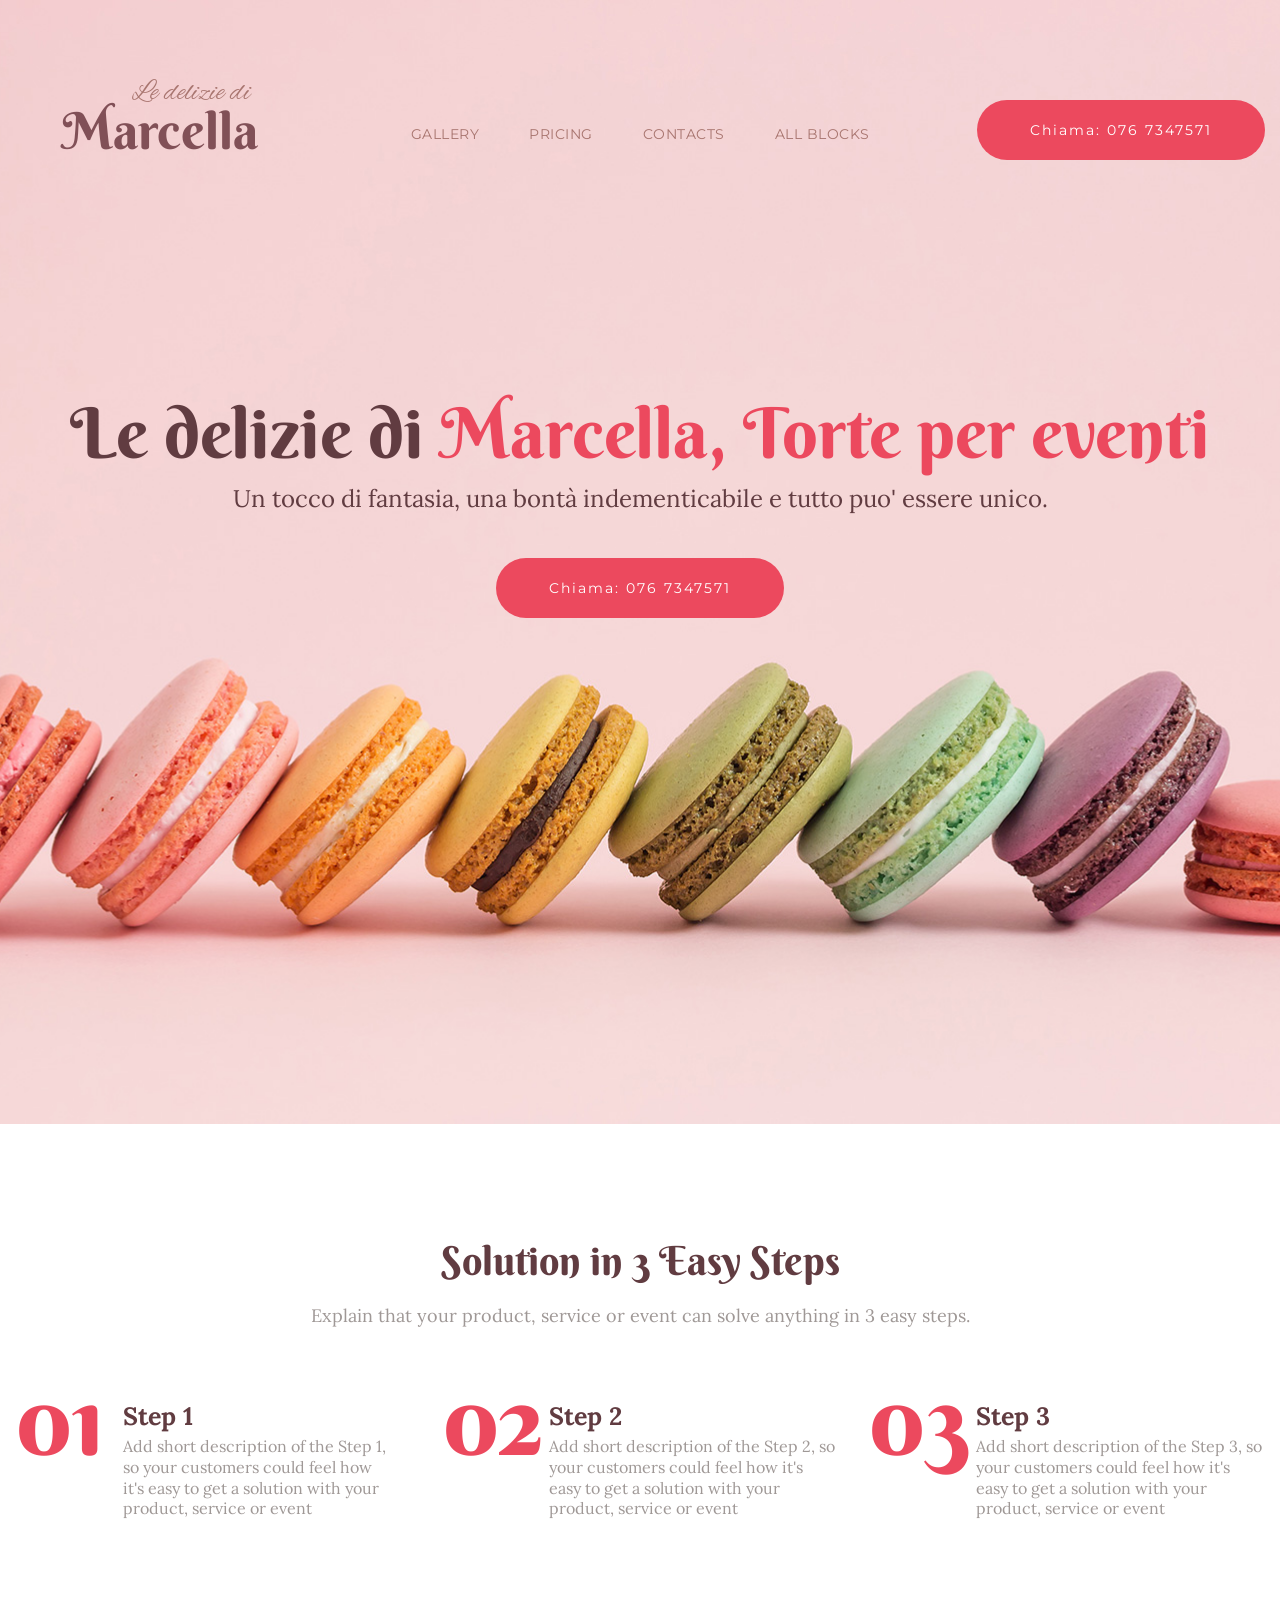
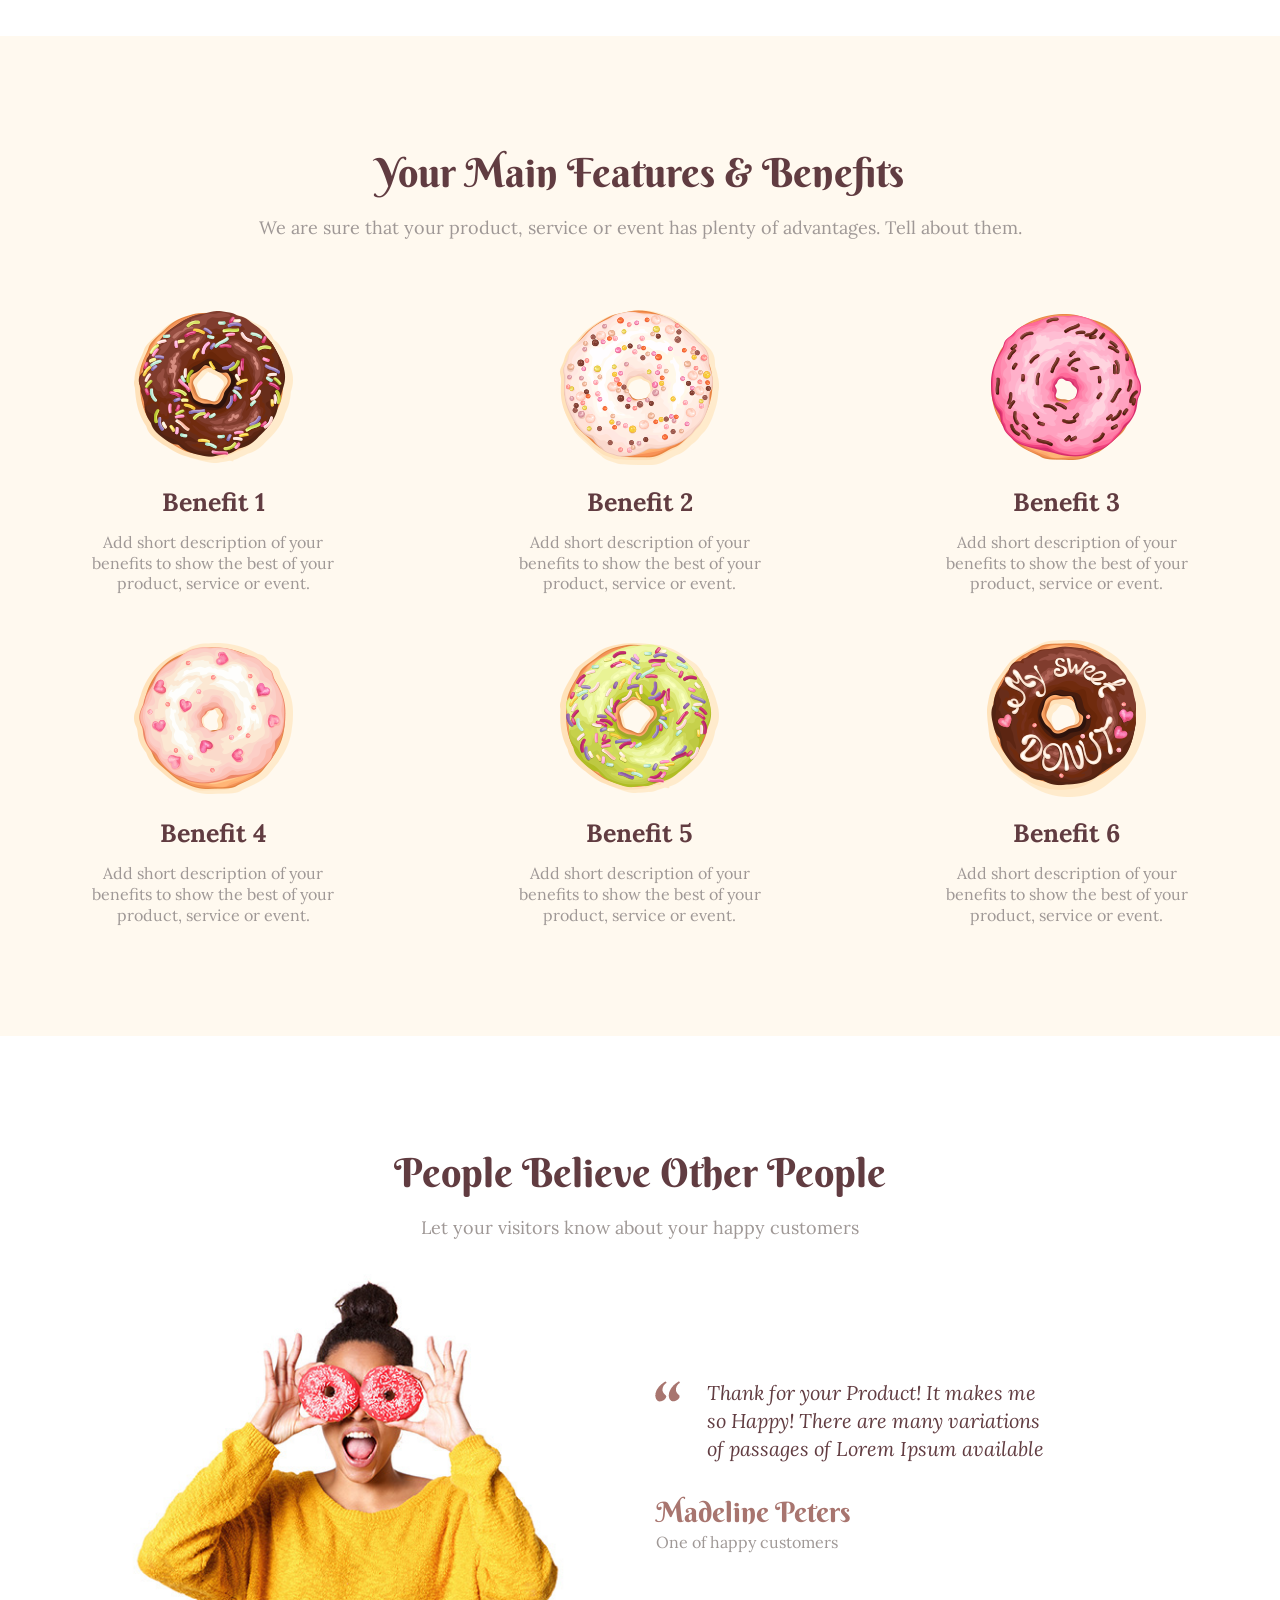
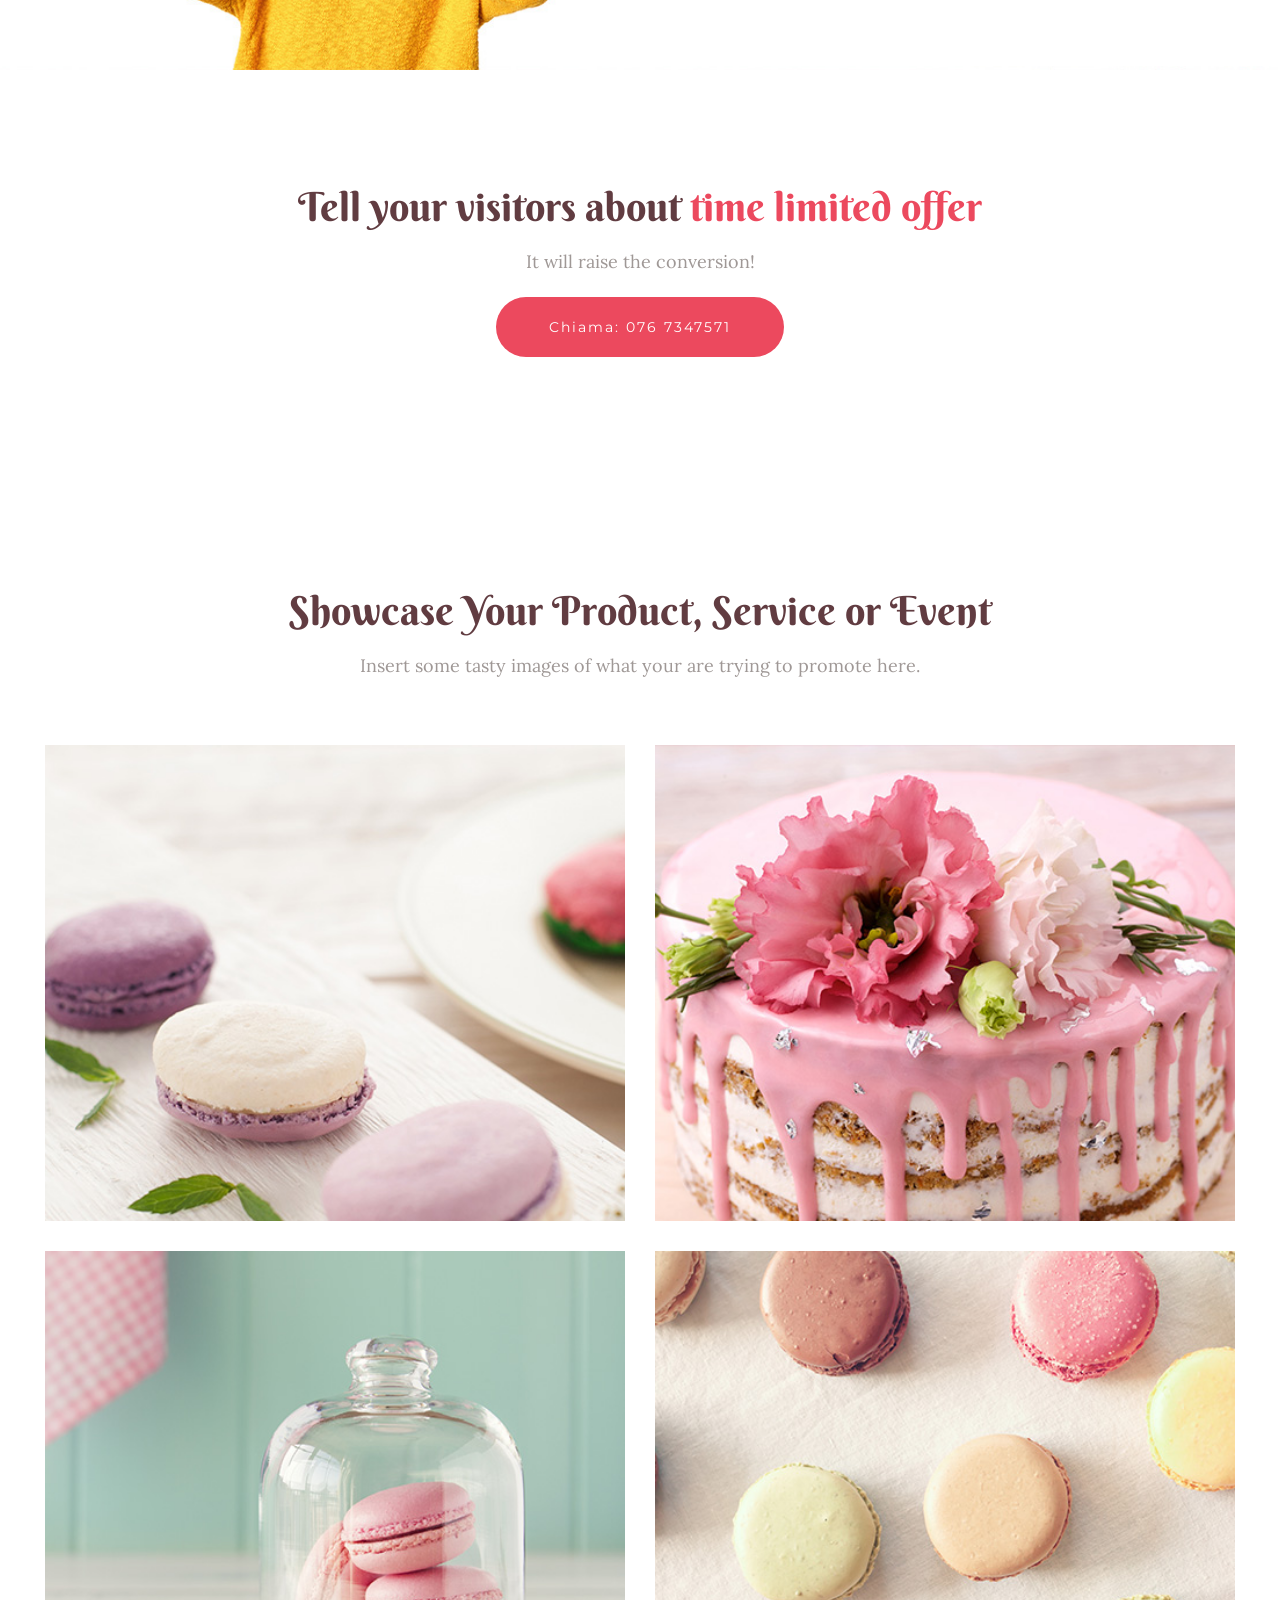
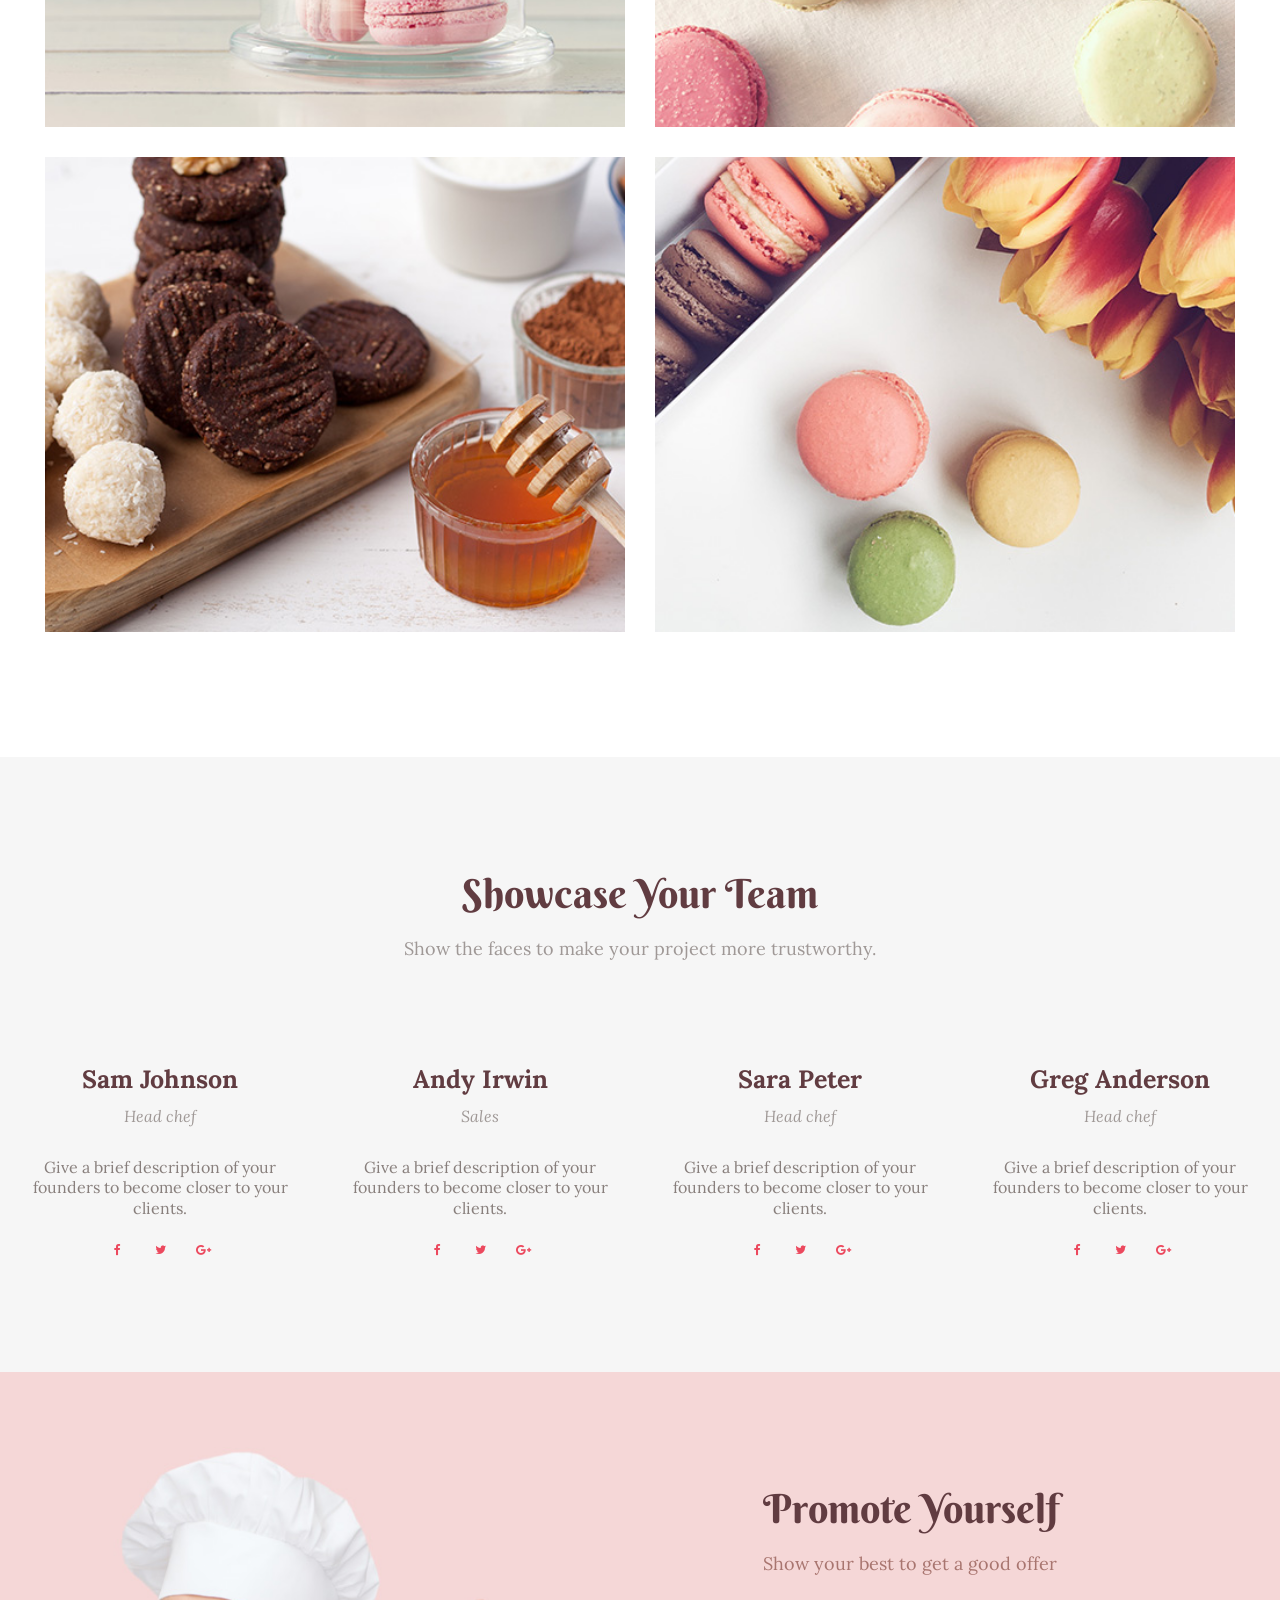
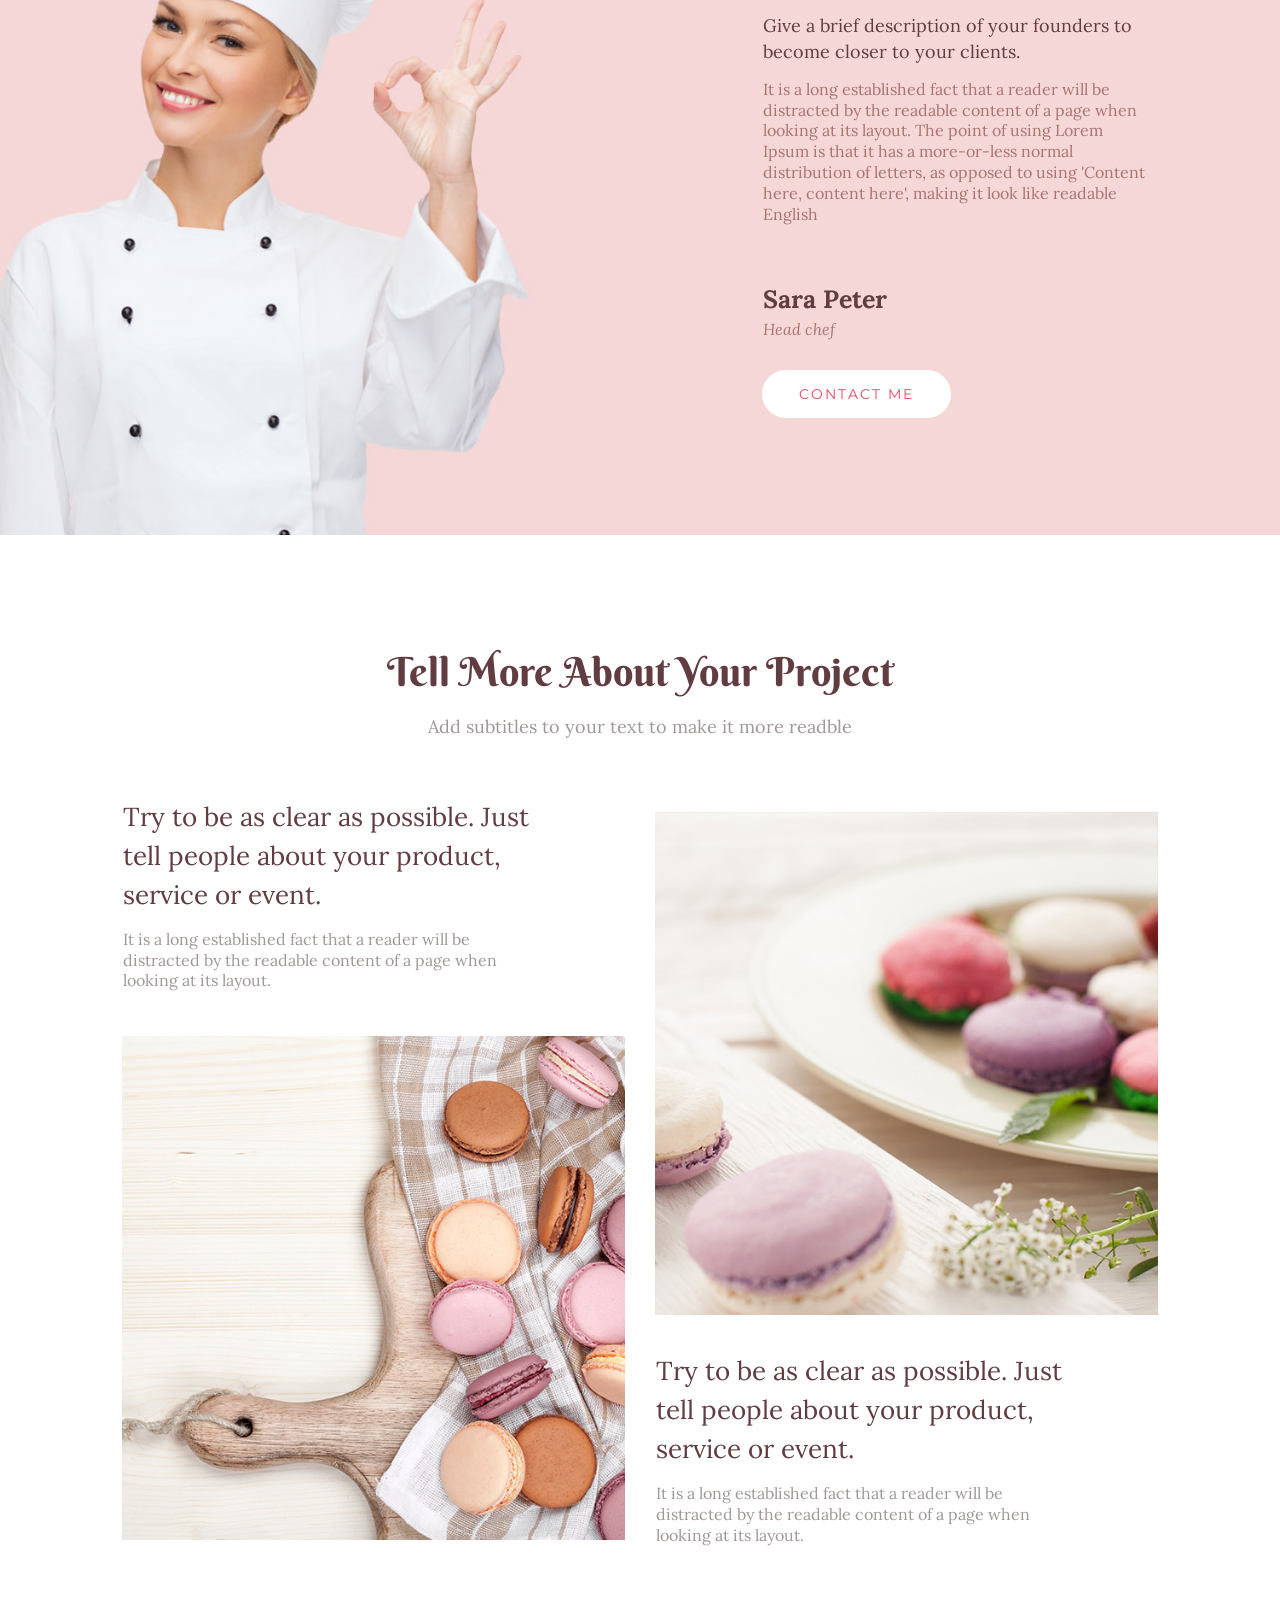
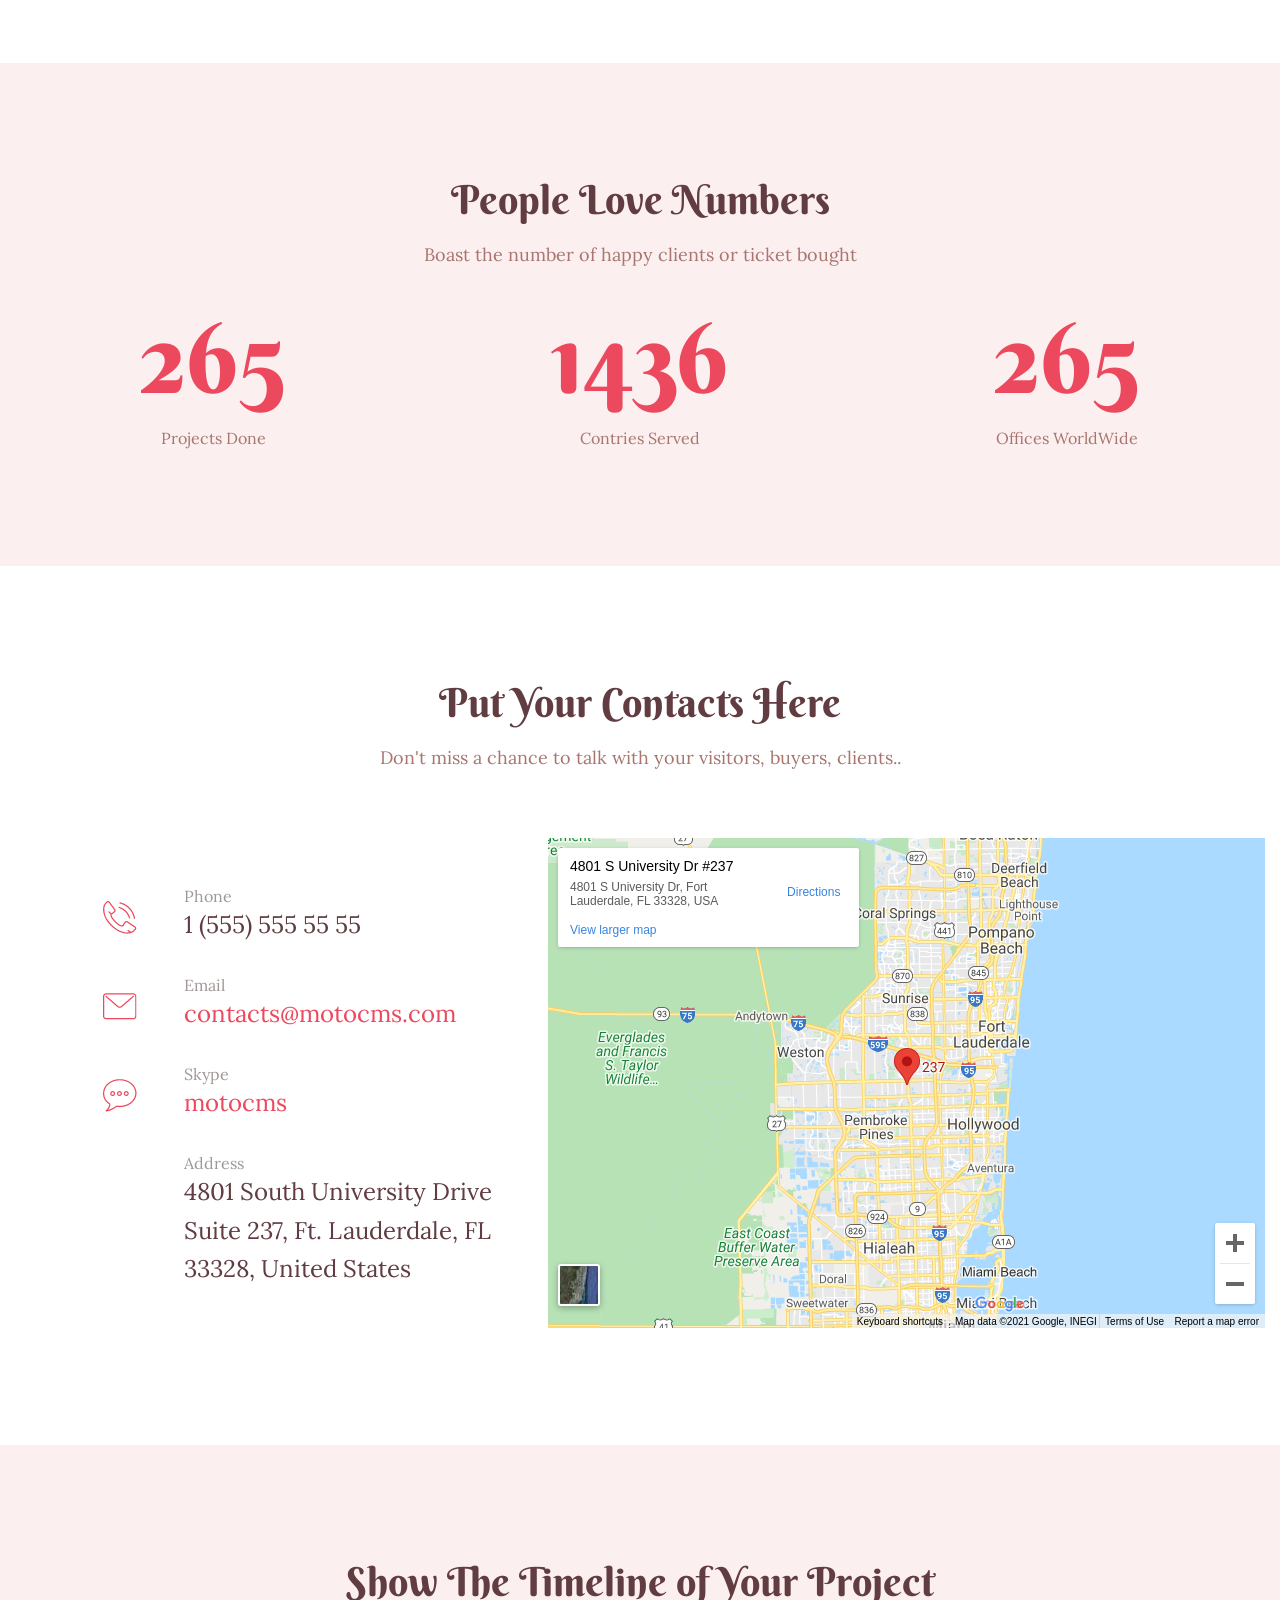
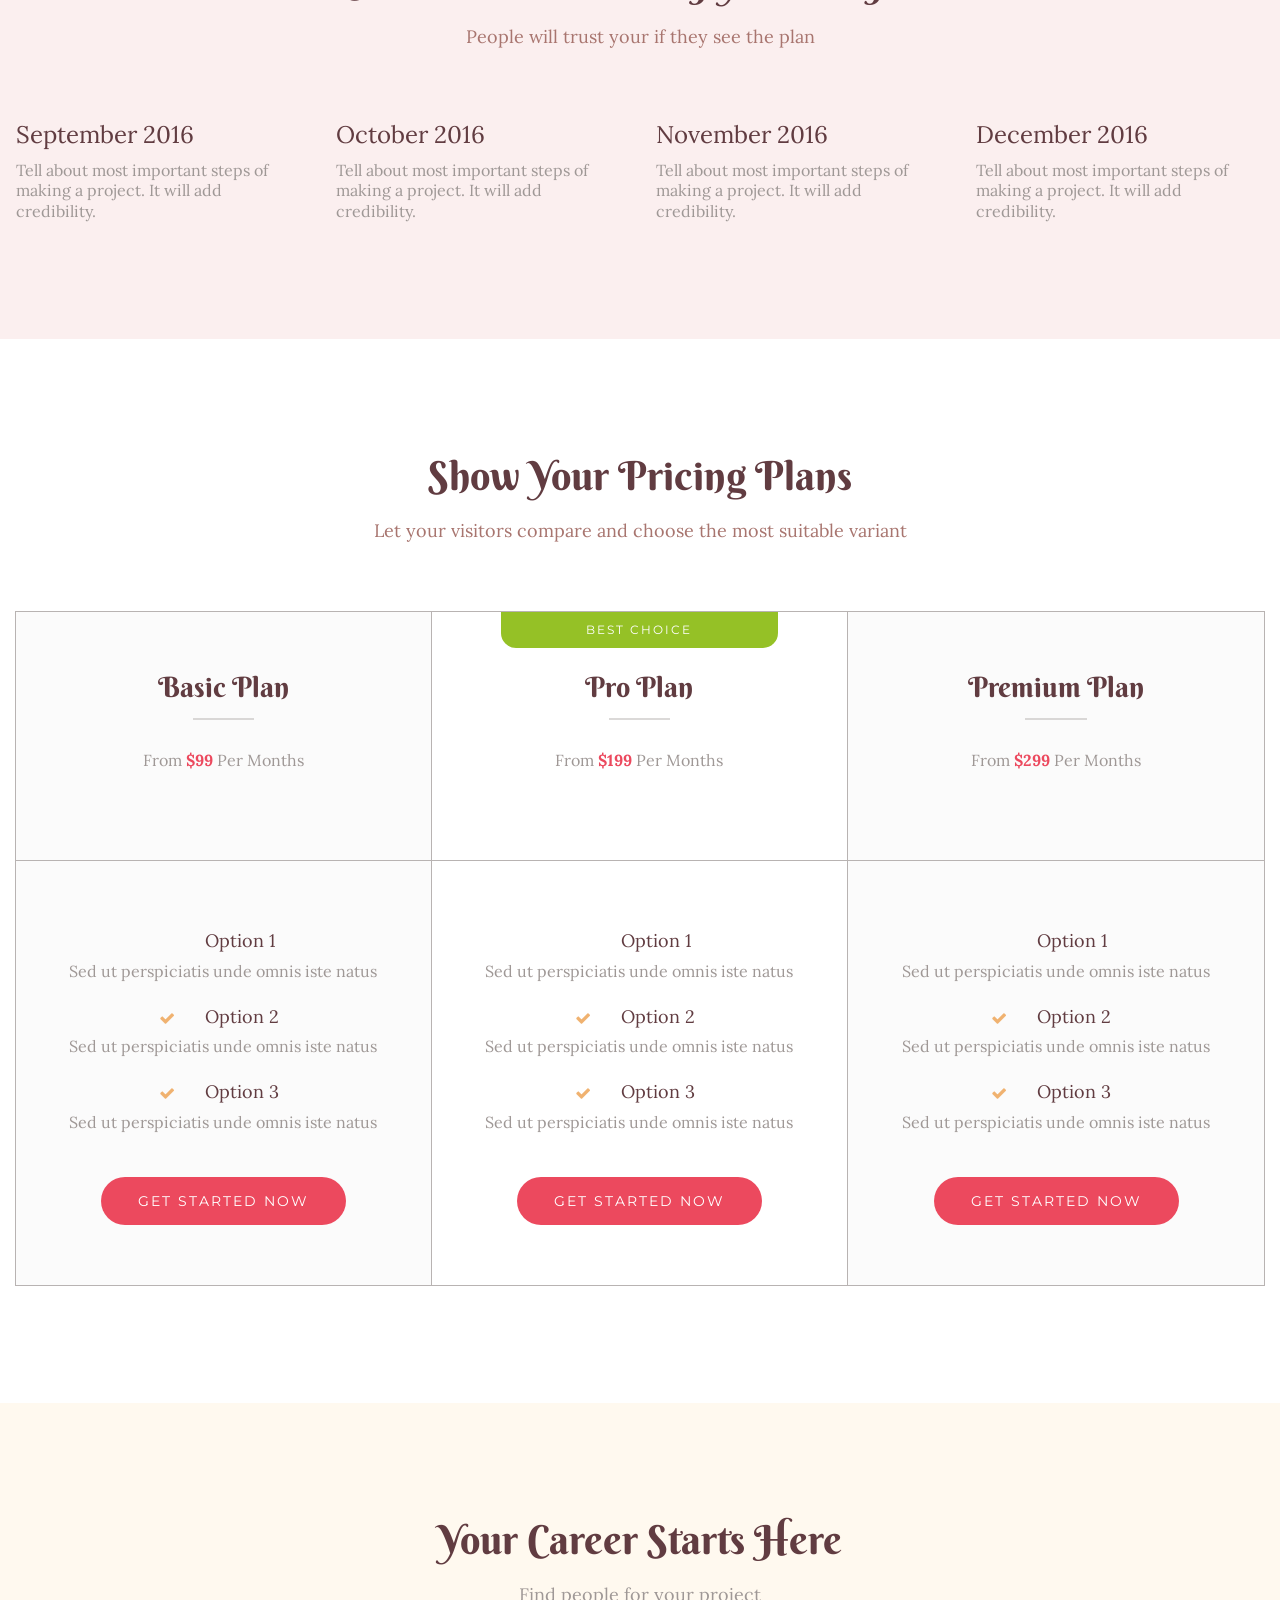
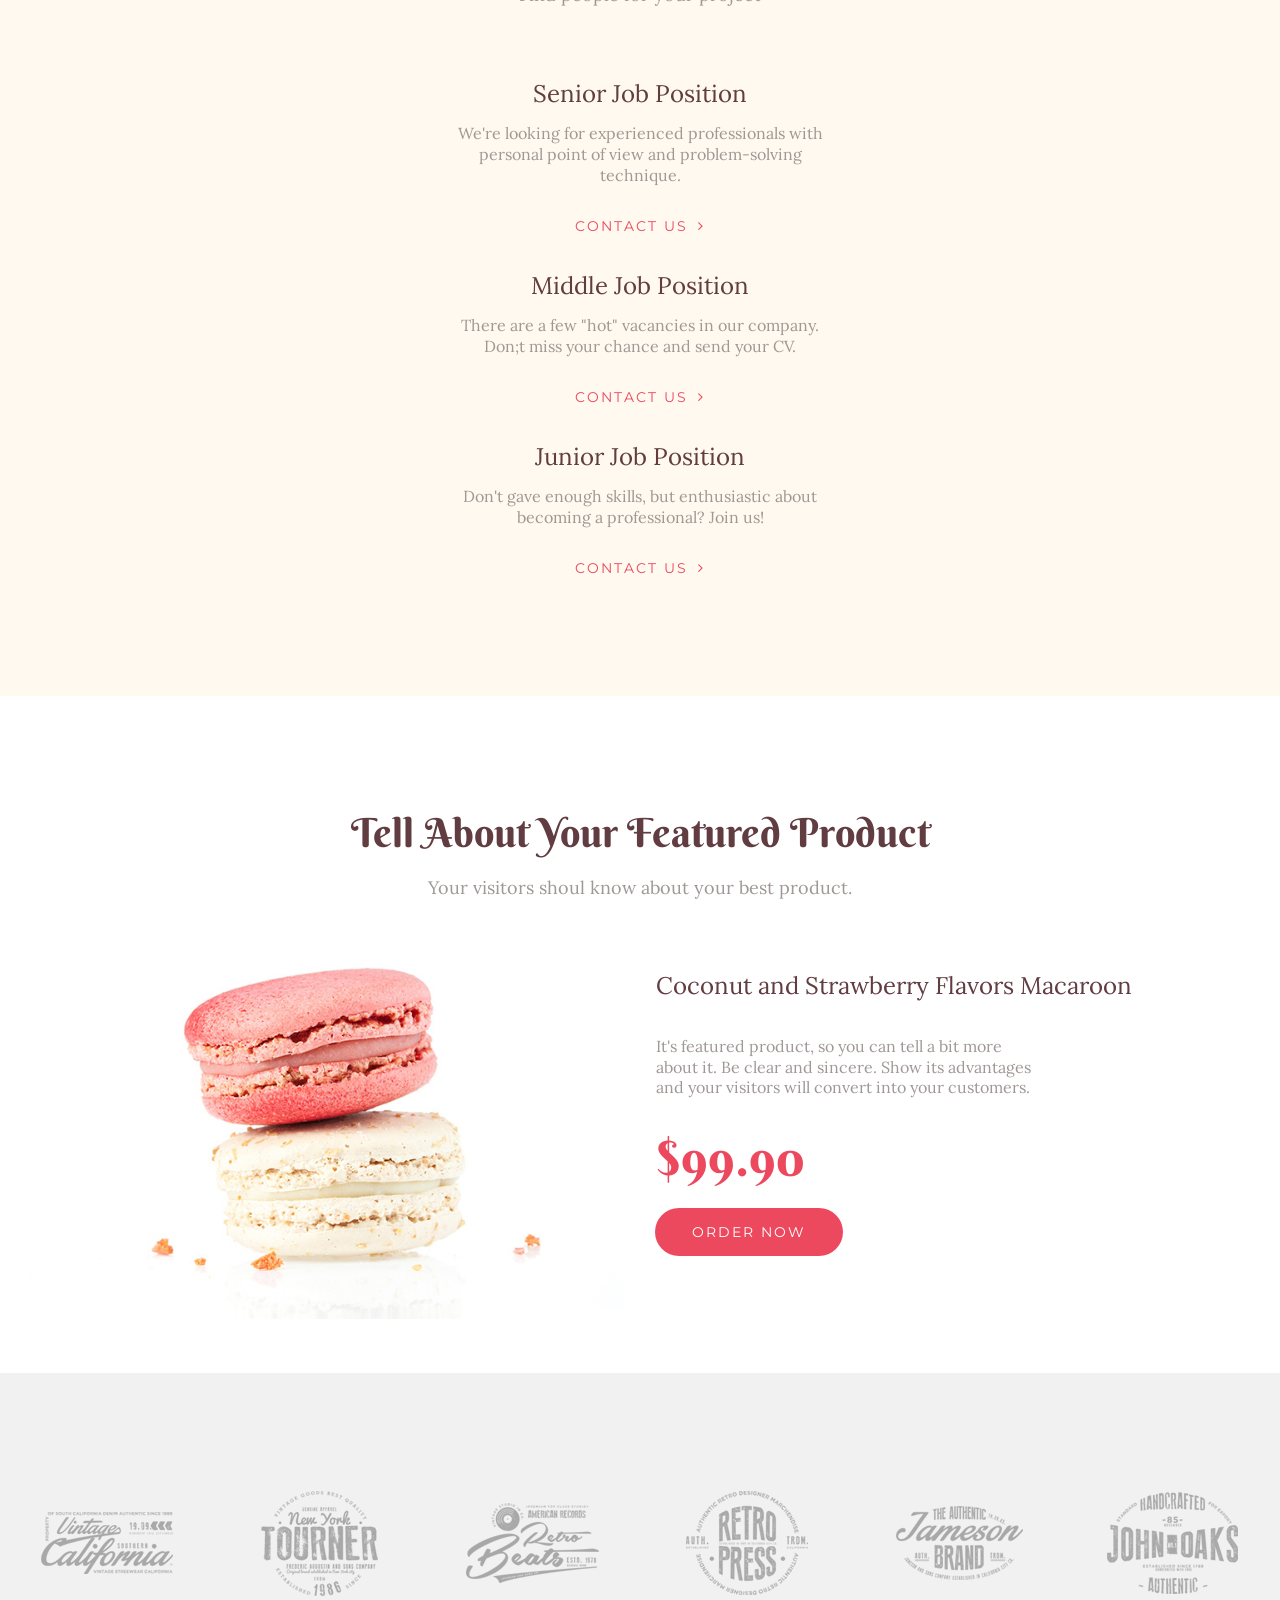
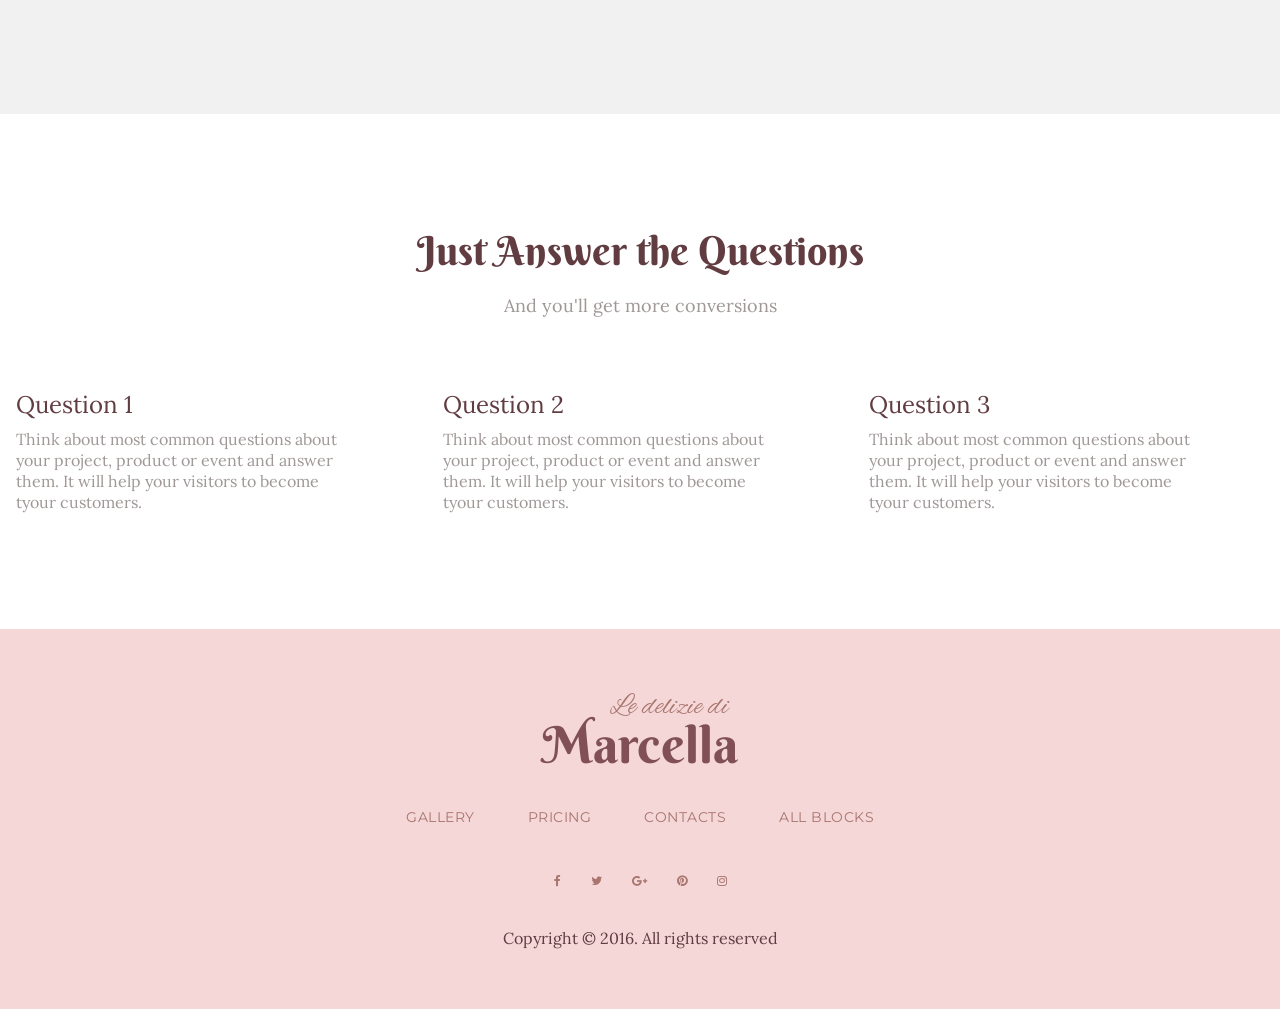
==== commit 1b6c46da: "fix icon" ====
--- a/index.html
+++ b/index.html
@@ -24,6 +24,7 @@
 @import url(//fonts.googleapis.com/css?family=Alex+Brush:regular|Berkshire+Swash:regular|Lora:regular,italic,700,700italic|Montserrat:regular,700&subset=latin-ext,latin,cyrillic);
 </style>
         <link rel="stylesheet" href="./index/styles.css" id="moto-website-style">
+        <link rel="stylesheet" href="https://cdnjs.cloudflare.com/ajax/libs/font-awesome/4.7.0/css/font-awesome.min.css">
             
     
     
@@ -55,7 +56,7 @@
     <div class="moto-widget-spacer-block" style="height:0px"></div>
 </div><div class="moto-widget moto-widget-row row-gutter-0" data-widget="row"><div class="container-fluid"><div class="row"><div class="moto-cell col-sm-2" data-container="container"><div class="moto-widget moto-widget-spacer moto-preset-default                                                     moto-spacing-top-small moto-spacing-right-auto moto-spacing-bottom-auto moto-spacing-left-auto" data-widget="spacer" data-preset="default" data-spacing="saaa" data-visible-on="mobile-v">
     <div class="moto-widget-spacer-block" style="height:0px"></div>
-</div></div><div class="moto-cell col-sm-10" data-container="container"><div class="moto-widget moto-widget-text moto-preset-default moto-spacing-top-small moto-spacing-right-auto moto-spacing-bottom-auto moto-spacing-left-small" data-widget="text" data-preset="default" data-spacing="saas"><div class="moto-widget-text-content moto-widget-text-editable"><p class="moto-text_system_2" style="text-align: center;"><a data-cke-saved-href="/landing/mt-0583/" href="./" data-action="page" data-id="9" class="moto-link">Maria`s</a></p></div></div></div></div></div></div><div class="moto-widget moto-widget-text moto-preset-default moto-spacing-top-auto moto-spacing-right-auto moto-spacing-bottom-medium moto-spacing-left-auto" data-widget="text" data-preset="default" data-spacing="aama"><div class="moto-widget-text-content moto-widget-text-editable"><p class="moto-text_system_1" style="text-align: center;"><a data-cke-saved-href="/landing/mt-0583/" href="./" data-action="page" data-id="9" class="moto-link">Bakery</a></p></div></div></div><div class="moto-cell col-sm-6" data-container="container"><div data-widget-id="wid__menu__615d577236926" class="moto-widget moto-widget-menu moto-preset-default moto-align-center moto-align-center_mobile-h moto-spacing-top-large moto-spacing-right-auto moto-spacing-bottom-large moto-spacing-left-auto" data-preset="default" data-widget="menu">
+</div></div><div class="moto-cell col-sm-10" data-container="container"><div class="moto-widget moto-widget-text moto-preset-default moto-spacing-top-small moto-spacing-right-auto moto-spacing-bottom-auto moto-spacing-left-small" data-widget="text" data-preset="default" data-spacing="saas"><div class="moto-widget-text-content moto-widget-text-editable"><p class="moto-text_system_2" style="text-align: center;"><a data-cke-saved-href="/landing/mt-0583/" href="./" data-action="page" data-id="9" class="moto-link">Le delizie di</a></p></div></div></div></div></div></div><div class="moto-widget moto-widget-text moto-preset-default moto-spacing-top-auto moto-spacing-right-auto moto-spacing-bottom-medium moto-spacing-left-auto" data-widget="text" data-preset="default" data-spacing="aama"><div class="moto-widget-text-content moto-widget-text-editable"><p class="moto-text_system_1" style="text-align: center;"><a data-cke-saved-href="/landing/mt-0583/" href="./" data-action="page" data-id="9" class="moto-link">Marcella</a></p></div></div></div><div class="moto-cell col-sm-6" data-container="container"><div data-widget-id="wid__menu__615d577236926" class="moto-widget moto-widget-menu moto-preset-default moto-align-center moto-align-center_mobile-h moto-spacing-top-large moto-spacing-right-auto moto-spacing-bottom-large moto-spacing-left-auto" data-preset="default" data-widget="menu">
             <a href="./#" class="moto-widget-menu-toggle-btn"><i class="moto-widget-menu-toggle-btn-icon fa fa-bars"></i></a>
         <ul class="moto-widget-menu-list moto-widget-menu-list_horizontal">
             <li class="moto-widget-menu-item">
@@ -123,13 +124,13 @@
 </div><div class="moto-widget moto-widget-spacer moto-preset-default moto-visible-on_desktop moto-spacing-top-small moto-spacing-right-auto moto-spacing-bottom-small moto-spacing-left-auto" data-widget="spacer" data-preset="default" data-spacing="sasa" data-visible-on="desktop">
     <div class="moto-widget-spacer-block" style="height:10px"></div>
 </div><div data-widget-id="wid__button__615d577237207" class="moto-widget moto-widget-button moto-preset-default moto-preset-provider-default moto-align-right moto-align-center_mobile-h moto-spacing-top-small moto-spacing-right-auto moto-spacing-bottom-medium moto-spacing-left-auto  " data-widget="button">
-            <a href="./#" target="_blank" data-action="url" class="moto-widget-button-link moto-size-large moto-link"><span class="fa moto-widget-theme-icon"></span> <span class="moto-widget-button-label">CALL2ACTION</span></a>
+            <a href="./#" target="_blank" data-action="url" class="moto-widget-button-link moto-size-large moto-link"><span class="fa moto-widget-theme-icon"></span> <span class="moto-widget-button-label">Chiama: 076 7347571</span></a>
     </div></div></div></div></div><div class="moto-widget moto-widget-row row-fixed" data-widget="row"><div class="container-fluid"><div class="row"><div class="moto-cell col-sm-12" data-container="container"><div class="moto-widget moto-widget-spacer moto-preset-default moto-visible-on_tablet moto-spacing-top-small moto-spacing-right-auto moto-spacing-bottom-small moto-spacing-left-auto" data-widget="spacer" data-preset="default" data-spacing="sasa" data-visible-on="tablet">
     <div class="moto-widget-spacer-block" style="height:0px"></div>
-</div><div class="moto-widget moto-widget-text moto-preset-default moto-spacing-top-large moto-spacing-right-auto moto-spacing-bottom-small moto-spacing-left-auto" data-widget="text" data-preset="default" data-spacing="lasa"><div class="moto-widget-text-content moto-widget-text-editable"><p style="text-align: center;" class="moto-text_system_4">Title of Your <span class="moto-color1_3">Product, Service or Event</span><br></p></div></div><div class="moto-widget moto-widget-text moto-preset-default moto-spacing-top-small moto-spacing-right-auto moto-spacing-bottom-small moto-spacing-left-auto" data-widget="text" data-preset="default" data-spacing="sasa"><div class="moto-widget-text-content moto-widget-text-editable"><p style="text-align: center;" class="moto-text_system_8">It's a tag line, where you can write a key point of your idea.<br></p></div></div><div class="moto-widget moto-widget-spacer moto-preset-default moto-visible-on_tablet moto-spacing-top-auto moto-spacing-right-auto moto-spacing-bottom-auto moto-spacing-left-auto" data-widget="spacer" data-preset="default" data-spacing="aaaa" data-visible-on="tablet">
+</div><div class="moto-widget moto-widget-text moto-preset-default moto-spacing-top-large moto-spacing-right-auto moto-spacing-bottom-small moto-spacing-left-auto" data-widget="text" data-preset="default" data-spacing="lasa"><div class="moto-widget-text-content moto-widget-text-editable"><p style="text-align: center;" class="moto-text_system_4">Le delizie di <span class="moto-color1_3">Marcella, Torte per eventi</span><br></p></div></div><div class="moto-widget moto-widget-text moto-preset-default moto-spacing-top-small moto-spacing-right-auto moto-spacing-bottom-small moto-spacing-left-auto" data-widget="text" data-preset="default" data-spacing="sasa"><div class="moto-widget-text-content moto-widget-text-editable"><p style="text-align: center;" class="moto-text_system_8">Un tocco di fantasia, una bontà indementicabile e tutto puo' essere unico.<br></p></div></div><div class="moto-widget moto-widget-spacer moto-preset-default moto-visible-on_tablet moto-spacing-top-auto moto-spacing-right-auto moto-spacing-bottom-auto moto-spacing-left-auto" data-widget="spacer" data-preset="default" data-spacing="aaaa" data-visible-on="tablet">
     <div class="moto-widget-spacer-block" style="height:10px"></div>
 </div><div class="moto-widget moto-widget-row" data-widget="row"><div class="container-fluid"><div class="row"><div class="moto-cell col-sm-4" data-container="container"></div><div class="moto-cell col-sm-4" data-container="container"><div data-widget-id="wid__button__615d5772372ca" class="moto-widget moto-widget-button moto-preset-default moto-preset-provider-default moto-align-center moto-spacing-top-small moto-spacing-right-auto moto-spacing-bottom-large moto-spacing-left-auto  " data-widget="button">
-            <a href="./#" target="_blank" data-action="url" class="moto-widget-button-link moto-size-large moto-link"><span class="fa moto-widget-theme-icon"></span> <span class="moto-widget-button-label">CALL2ACTION</span></a>
+            <a href="./#" target="_blank" data-action="url" class="moto-widget-button-link moto-size-large moto-link"><span class="fa moto-widget-theme-icon"></span> <span class="moto-widget-button-label">Chiama: 076 7347571</span></a>
     </div></div><div class="moto-cell col-sm-4" data-container="container"></div></div></div></div><div class="moto-widget moto-widget-spacer moto-preset-default                        moto-spacing-top-large moto-spacing-right-auto moto-spacing-bottom-large moto-spacing-left-auto" data-widget="spacer" data-preset="default" data-spacing="lala" data-visible-on="mobile-v">
     <div class="moto-widget-spacer-block" style="height:15px"></div>
 </div><div class="moto-widget moto-widget-spacer moto-preset-default                        moto-spacing-top-large moto-spacing-right-auto moto-spacing-bottom-small moto-spacing-left-auto" data-widget="spacer" data-preset="default" data-spacing="lasa" data-visible-on="mobile-v">
@@ -203,7 +204,7 @@
     <div class="container-fluid">
         <div class="row">
             <div class="moto-cell col-sm-12" data-container="container"><div class="moto-widget moto-widget-container moto-background-fixed moto-container_content_57ee0db51" data-widget="container" data-container="container" data-css-name="moto-container_content_57ee0db51"><a class="moto-anchor" name="ads bar"></a><div class="moto-widget moto-widget-text moto-preset-default moto-spacing-top-large moto-spacing-right-auto moto-spacing-bottom-auto moto-spacing-left-auto" data-widget="text" data-preset="default" data-spacing="laaa"><div class="moto-widget-text-content moto-widget-text-editable"><p style="text-align: center;" class="moto-text_system_5">Tell your visitors about <span class="moto-color1_3">time limited offer</span></p></div></div><div class="moto-widget moto-widget-text moto-preset-default moto-spacing-top-small moto-spacing-right-auto moto-spacing-bottom-small moto-spacing-left-auto" data-widget="text" data-preset="default" data-spacing="sasa"><div class="moto-widget-text-content moto-widget-text-editable"><p style="text-align: center;" class="moto-text_system_10">It will raise the conversion!</p></div></div><div data-widget-id="wid__button__615d577237a3e" class="moto-widget moto-widget-button moto-preset-default moto-preset-provider-default moto-align-center moto-spacing-top-auto moto-spacing-right-auto moto-spacing-bottom-large moto-spacing-left-auto  " data-widget="button">
-            <a href="./#" target="_blank" data-action="url" class="moto-widget-button-link moto-size-large moto-link"><span class="fa moto-widget-theme-icon"></span> <span class="moto-widget-button-label">CALL2ACTION</span></a>
+            <a href="./#" target="_blank" data-action="url" class="moto-widget-button-link moto-size-large moto-link"><span class="fa moto-widget-theme-icon"></span> <span class="moto-widget-button-label">Chiama: 076 7347571</span></a>
     </div></div></div>
         </div>
     </div>
@@ -596,7 +597,7 @@
 </div><div class="moto-widget moto-widget-block moto-bg-color_custom2" data-widget="block">
     <div class="container-fluid">
         <div class="row">
-            <div class="moto-cell col-sm-12" data-container="container"><div class="moto-widget moto-widget-row row-fixed" data-widget="row"><div class="container-fluid"><div class="row"><div class="moto-cell col-sm-12" data-container="container"><div class="moto-widget moto-widget-row" data-widget="row" data-grid-type="xs"><div class="container-fluid"><div class="row"><div class="moto-cell col-xs-4" data-container="container"></div><div class="moto-cell col-xs-4" data-container="container"><div class="moto-widget moto-widget-text moto-preset-default moto-spacing-top-medium moto-spacing-right-auto moto-spacing-bottom-auto moto-spacing-left-medium" data-widget="text" data-preset="default" data-spacing="maam"><div class="moto-widget-text-content moto-widget-text-editable"><p class="moto-text_system_2" style="text-align: center;"><a data-cke-saved-href="/landing/mt-0583/" href="./" data-action="page" data-id="9" class="moto-link">Maria`s</a></p></div></div></div><div class="moto-cell col-xs-4" data-container="container"></div></div></div></div><div class="moto-widget moto-widget-row" data-widget="row" data-grid-type="xs"><div class="container-fluid"><div class="row"><div class="moto-cell col-xs-4" data-container="container"></div><div class="moto-cell col-xs-4" data-container="container"><div class="moto-widget moto-widget-text moto-preset-default moto-spacing-top-auto moto-spacing-right-auto moto-spacing-bottom-auto moto-spacing-left-auto" data-widget="text" data-preset="default"><div class="moto-widget-text-content moto-widget-text-editable"><p class="moto-text_system_1" style="text-align: center;"><a data-cke-saved-href="/landing/mt-0583/" href="./" data-action="page" data-id="9" class="moto-link">Bakery</a></p></div></div></div><div class="moto-cell col-xs-4" data-container="container"></div></div></div></div><div class="moto-widget moto-widget-spacer moto-preset-default                                                          moto-spacing-top-small moto-spacing-right-auto moto-spacing-bottom-auto moto-spacing-left-auto" data-widget="spacer" data-preset="default" data-spacing="saaa" data-visible-on="mobile-v">
+            <div class="moto-cell col-sm-12" data-container="container"><div class="moto-widget moto-widget-row row-fixed" data-widget="row"><div class="container-fluid"><div class="row"><div class="moto-cell col-sm-12" data-container="container"><div class="moto-widget moto-widget-row" data-widget="row" data-grid-type="xs"><div class="container-fluid"><div class="row"><div class="moto-cell col-xs-4" data-container="container"></div><div class="moto-cell col-xs-4" data-container="container"><div class="moto-widget moto-widget-text moto-preset-default moto-spacing-top-medium moto-spacing-right-auto moto-spacing-bottom-auto moto-spacing-left-medium" data-widget="text" data-preset="default" data-spacing="maam"><div class="moto-widget-text-content moto-widget-text-editable"><p class="moto-text_system_2" style="text-align: center;"><a data-cke-saved-href="/landing/mt-0583/" href="./" data-action="page" data-id="9" class="moto-link">Le delizie di</a></p></div></div></div><div class="moto-cell col-xs-4" data-container="container"></div></div></div></div><div class="moto-widget moto-widget-row" data-widget="row" data-grid-type="xs"><div class="container-fluid"><div class="row"><div class="moto-cell col-xs-4" data-container="container"></div><div class="moto-cell col-xs-4" data-container="container"><div class="moto-widget moto-widget-text moto-preset-default moto-spacing-top-auto moto-spacing-right-auto moto-spacing-bottom-auto moto-spacing-left-auto" data-widget="text" data-preset="default"><div class="moto-widget-text-content moto-widget-text-editable"><p class="moto-text_system_1" style="text-align: center;"><a data-cke-saved-href="/landing/mt-0583/" href="./" data-action="page" data-id="9" class="moto-link">Marcella</a></p></div></div></div><div class="moto-cell col-xs-4" data-container="container"></div></div></div></div><div class="moto-widget moto-widget-spacer moto-preset-default                                                          moto-spacing-top-small moto-spacing-right-auto moto-spacing-bottom-auto moto-spacing-left-auto" data-widget="spacer" data-preset="default" data-spacing="saaa" data-visible-on="mobile-v">
     <div class="moto-widget-spacer-block" style="height:7px"></div>
 </div><div data-widget-id="wid__menu__615d577239971" class="moto-widget moto-widget-menu moto-preset-2 moto-align-center moto-spacing-top-small moto-spacing-right-auto moto-spacing-bottom-small moto-spacing-left-auto" data-preset="2" data-widget="menu">
             <a href="./#" class="moto-widget-menu-toggle-btn"><i class="moto-widget-menu-toggle-btn-icon fa fa-bars"></i></a>
